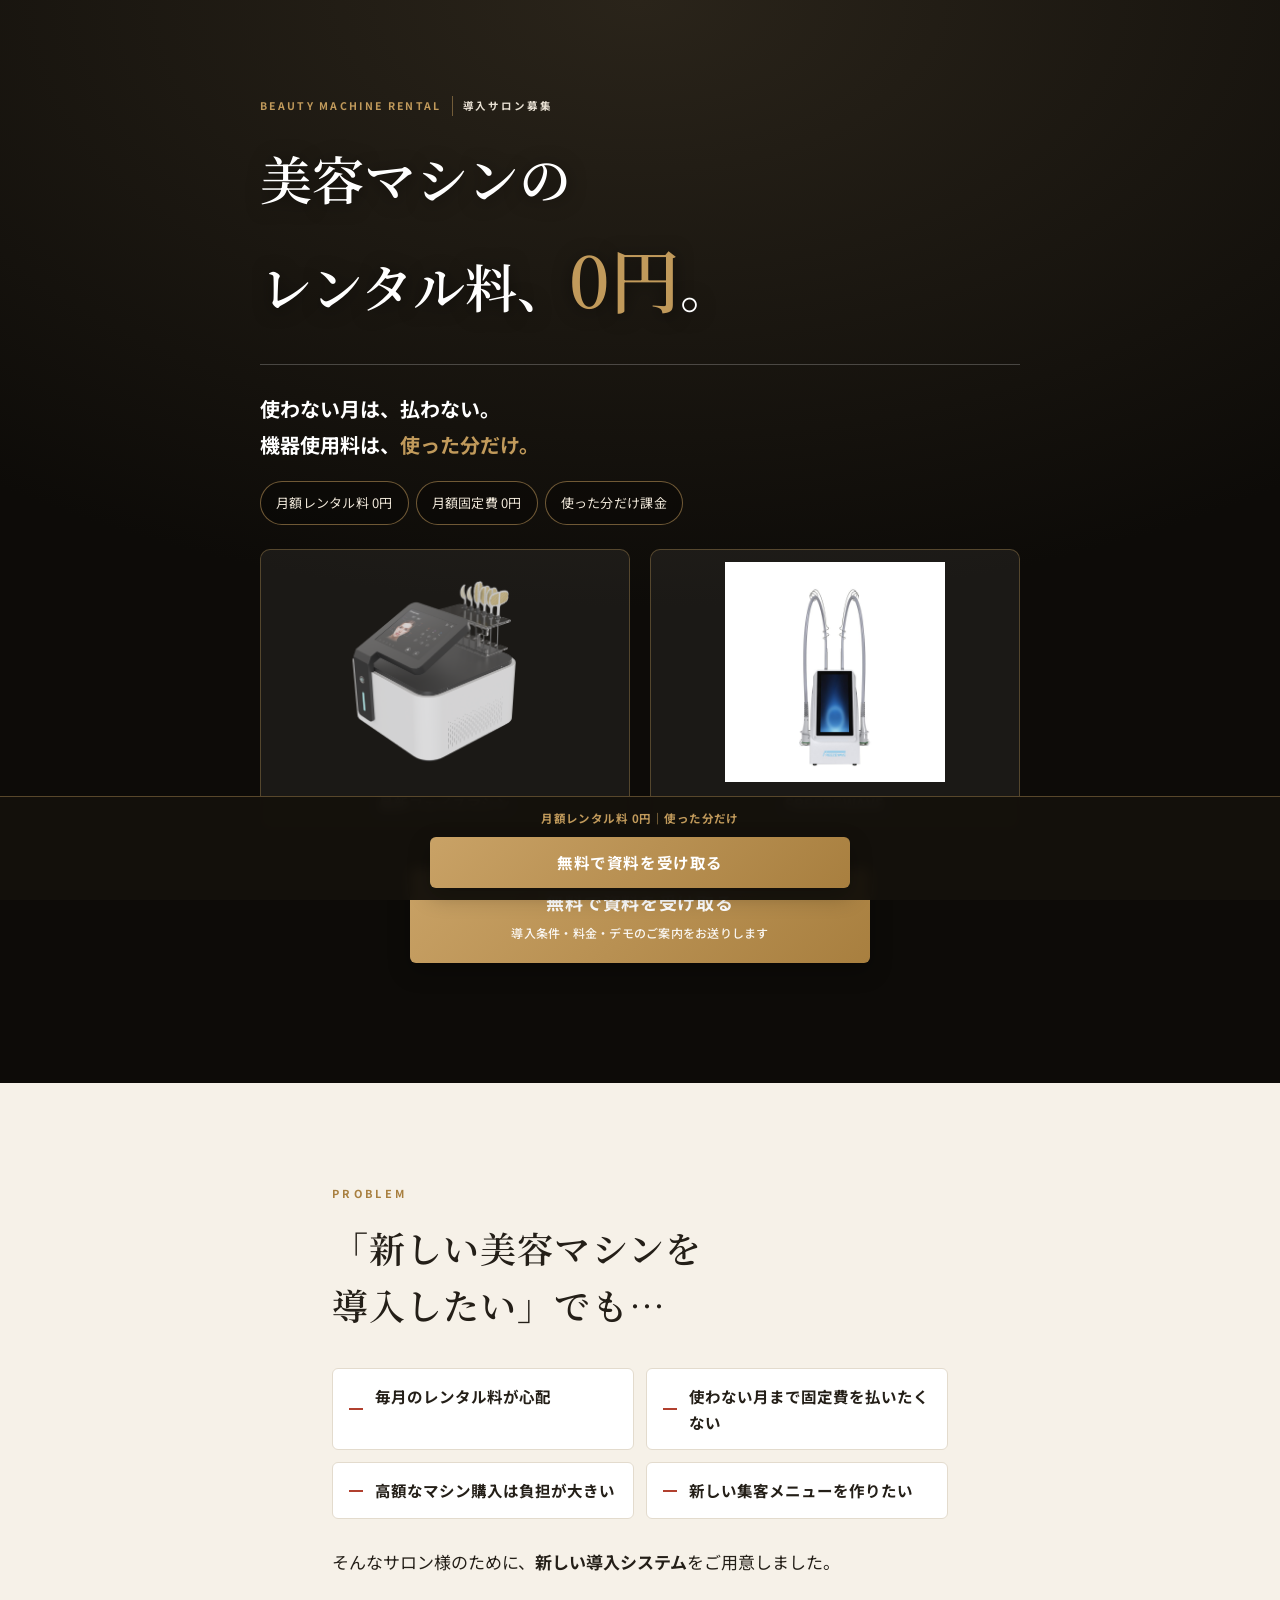
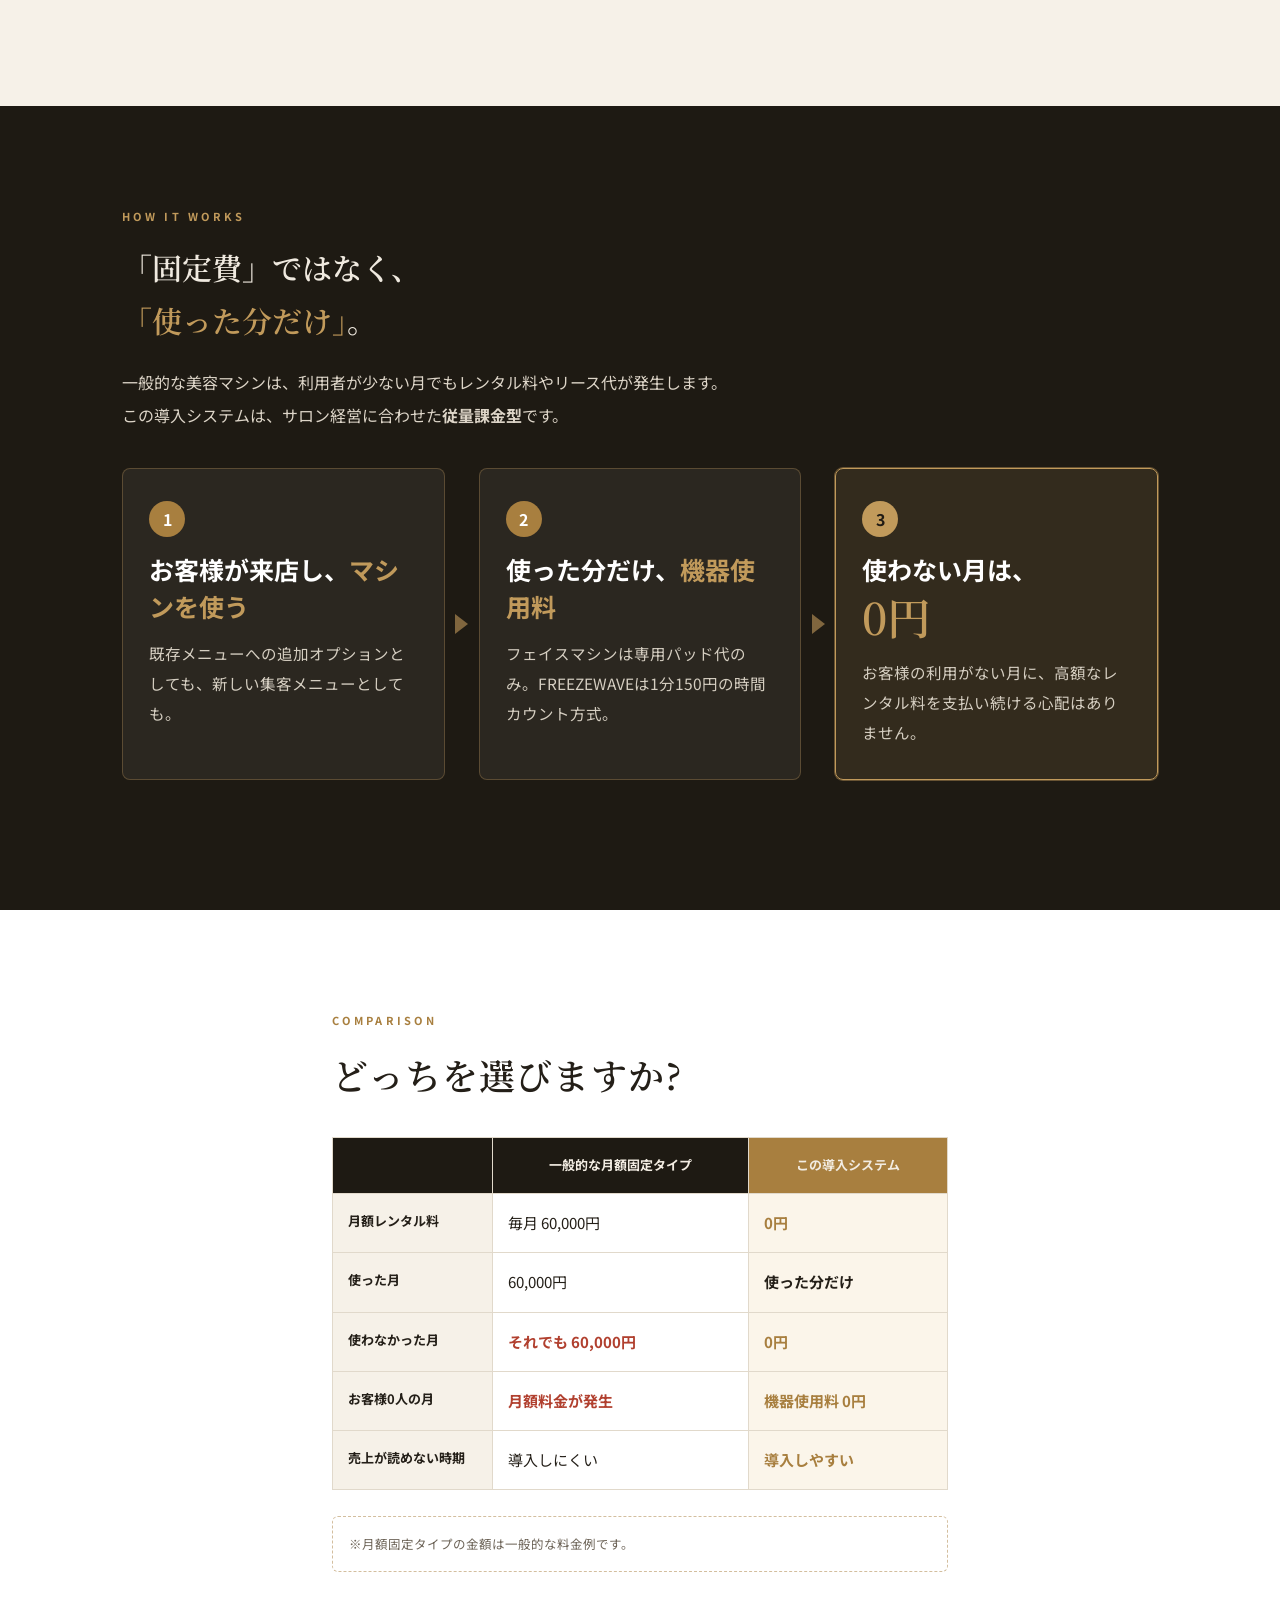
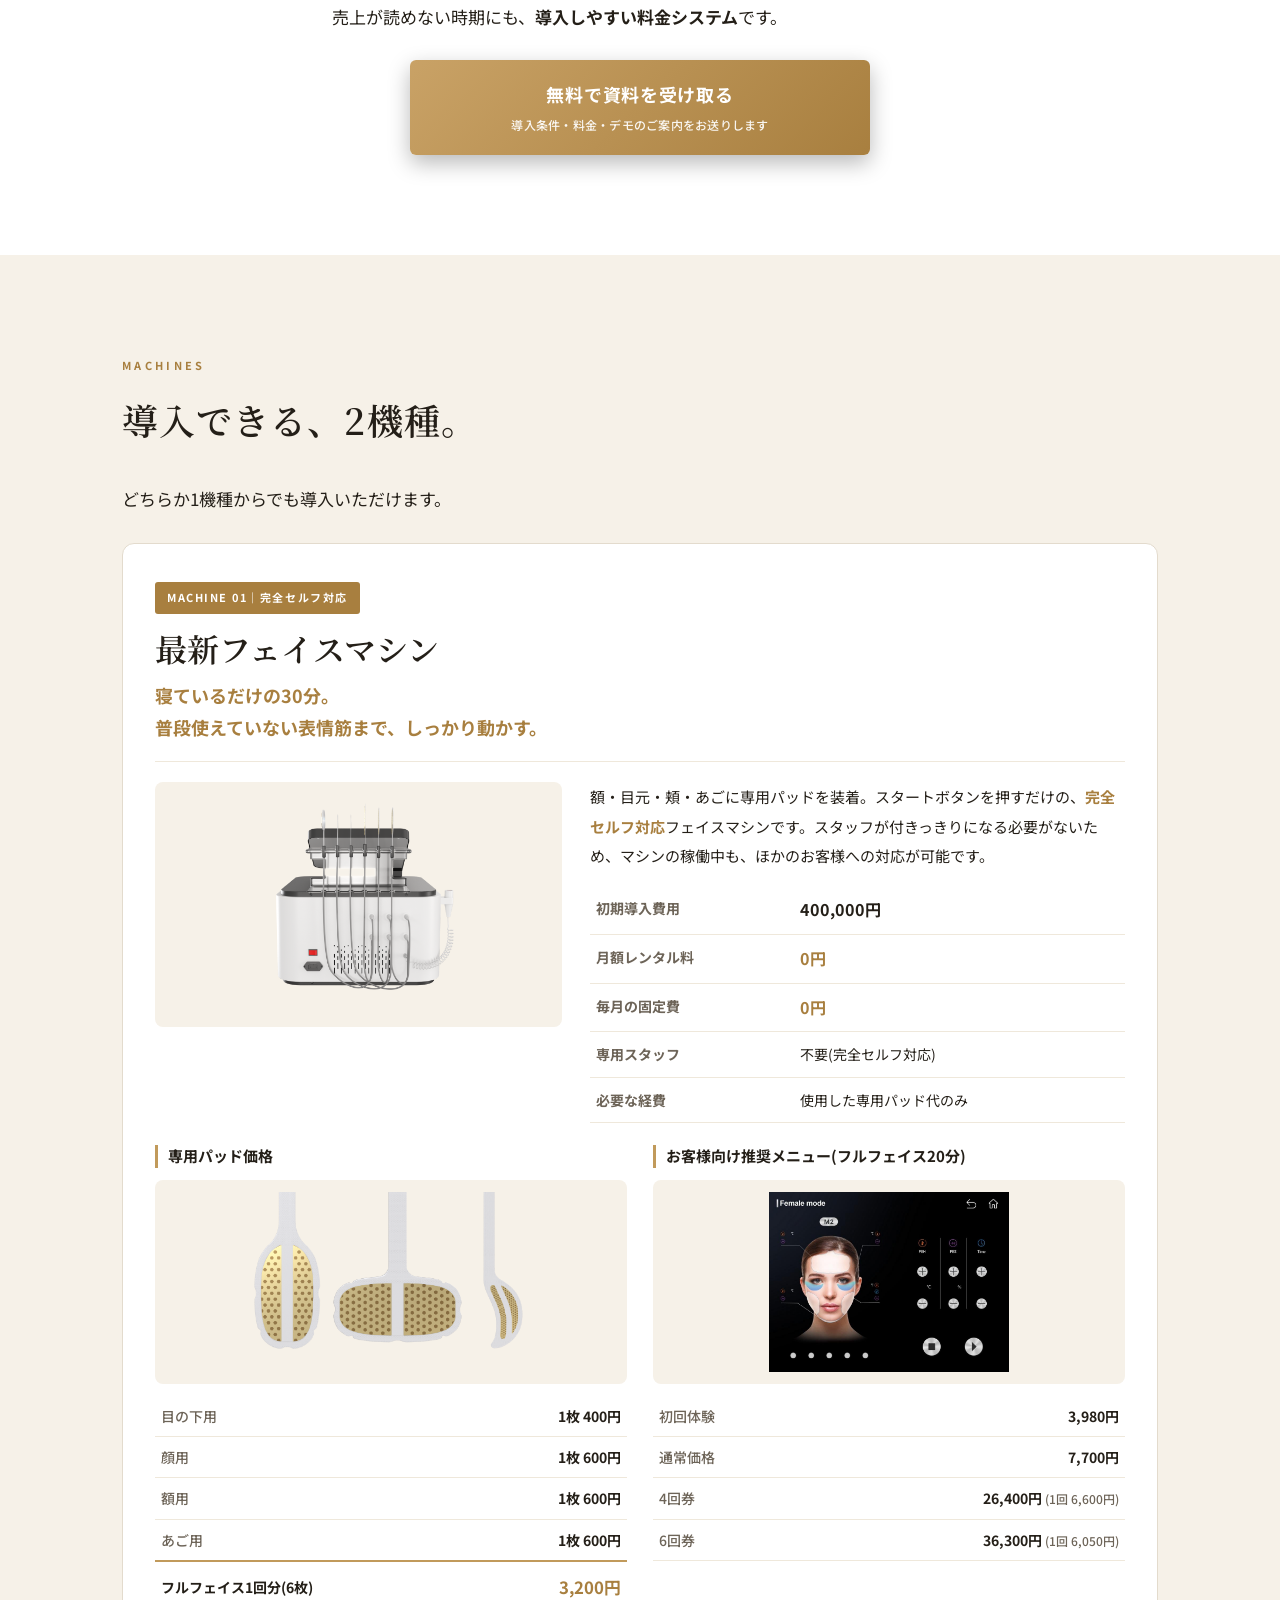
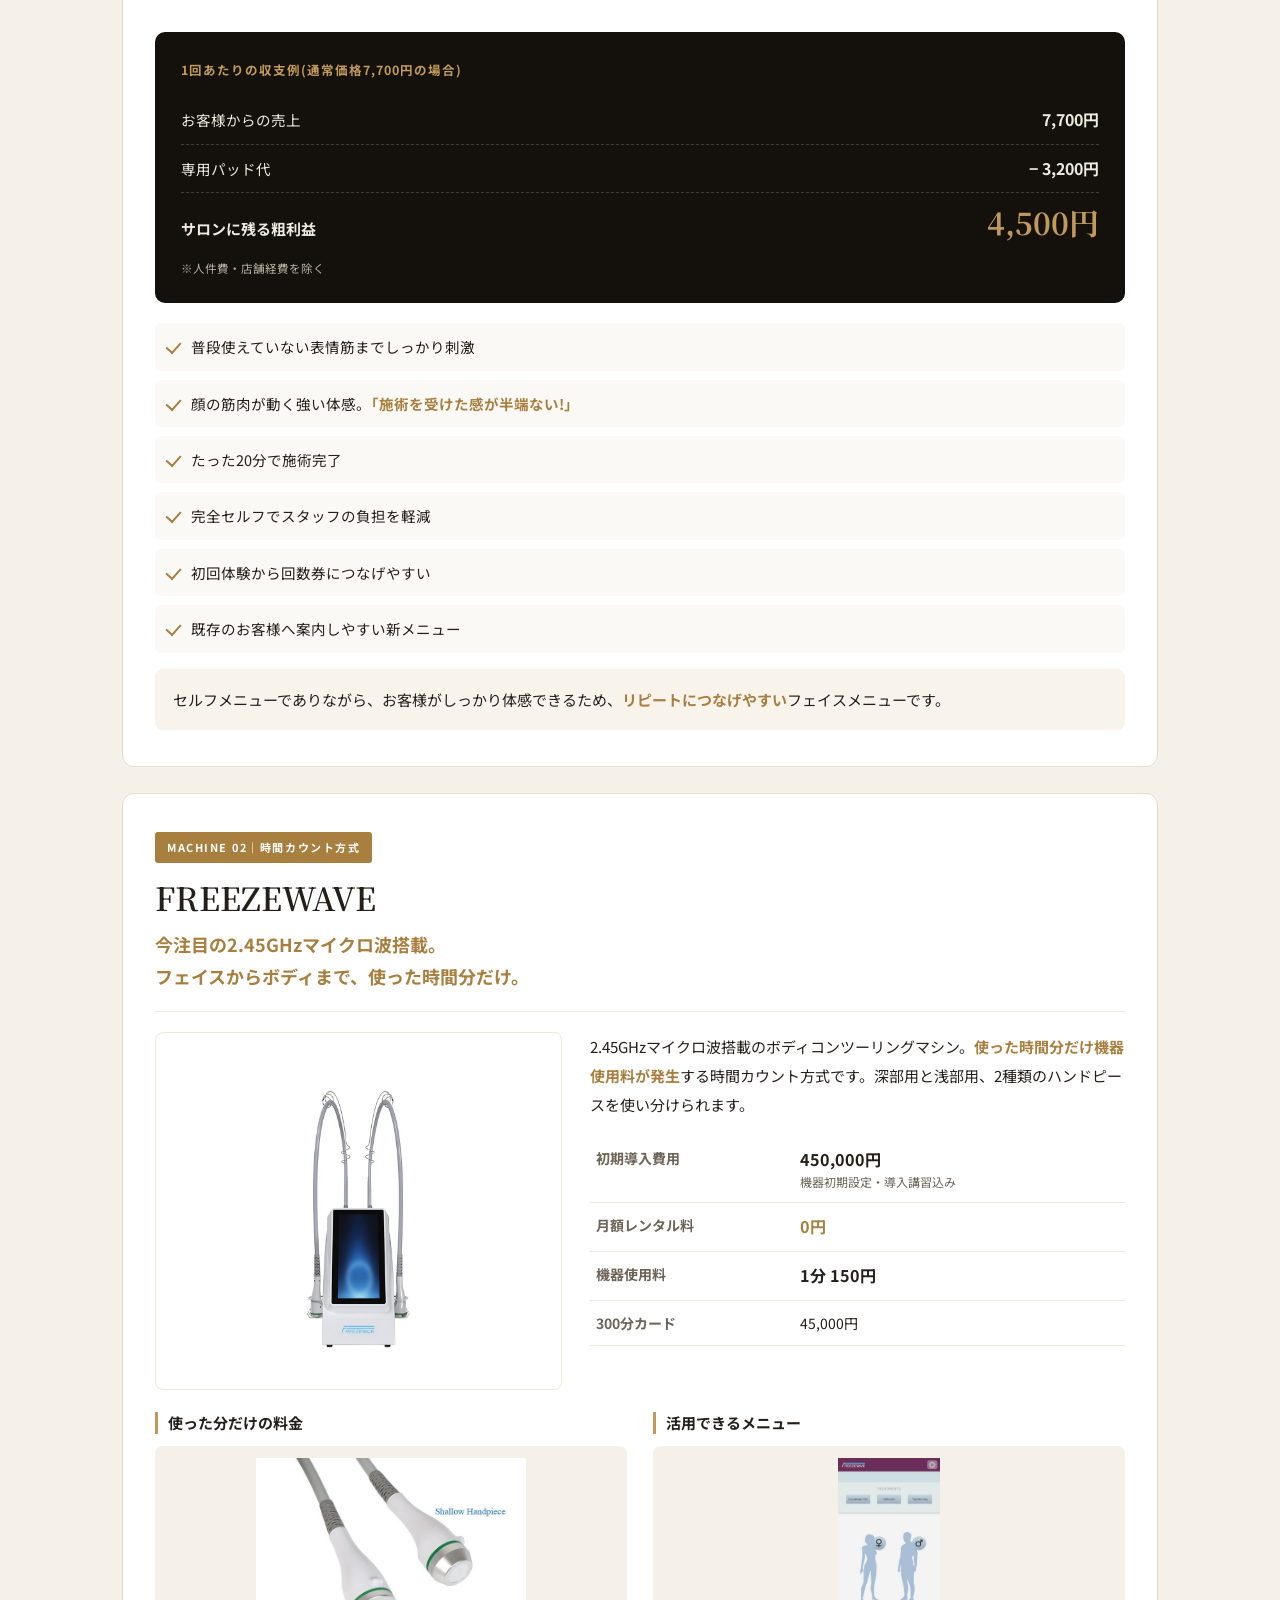
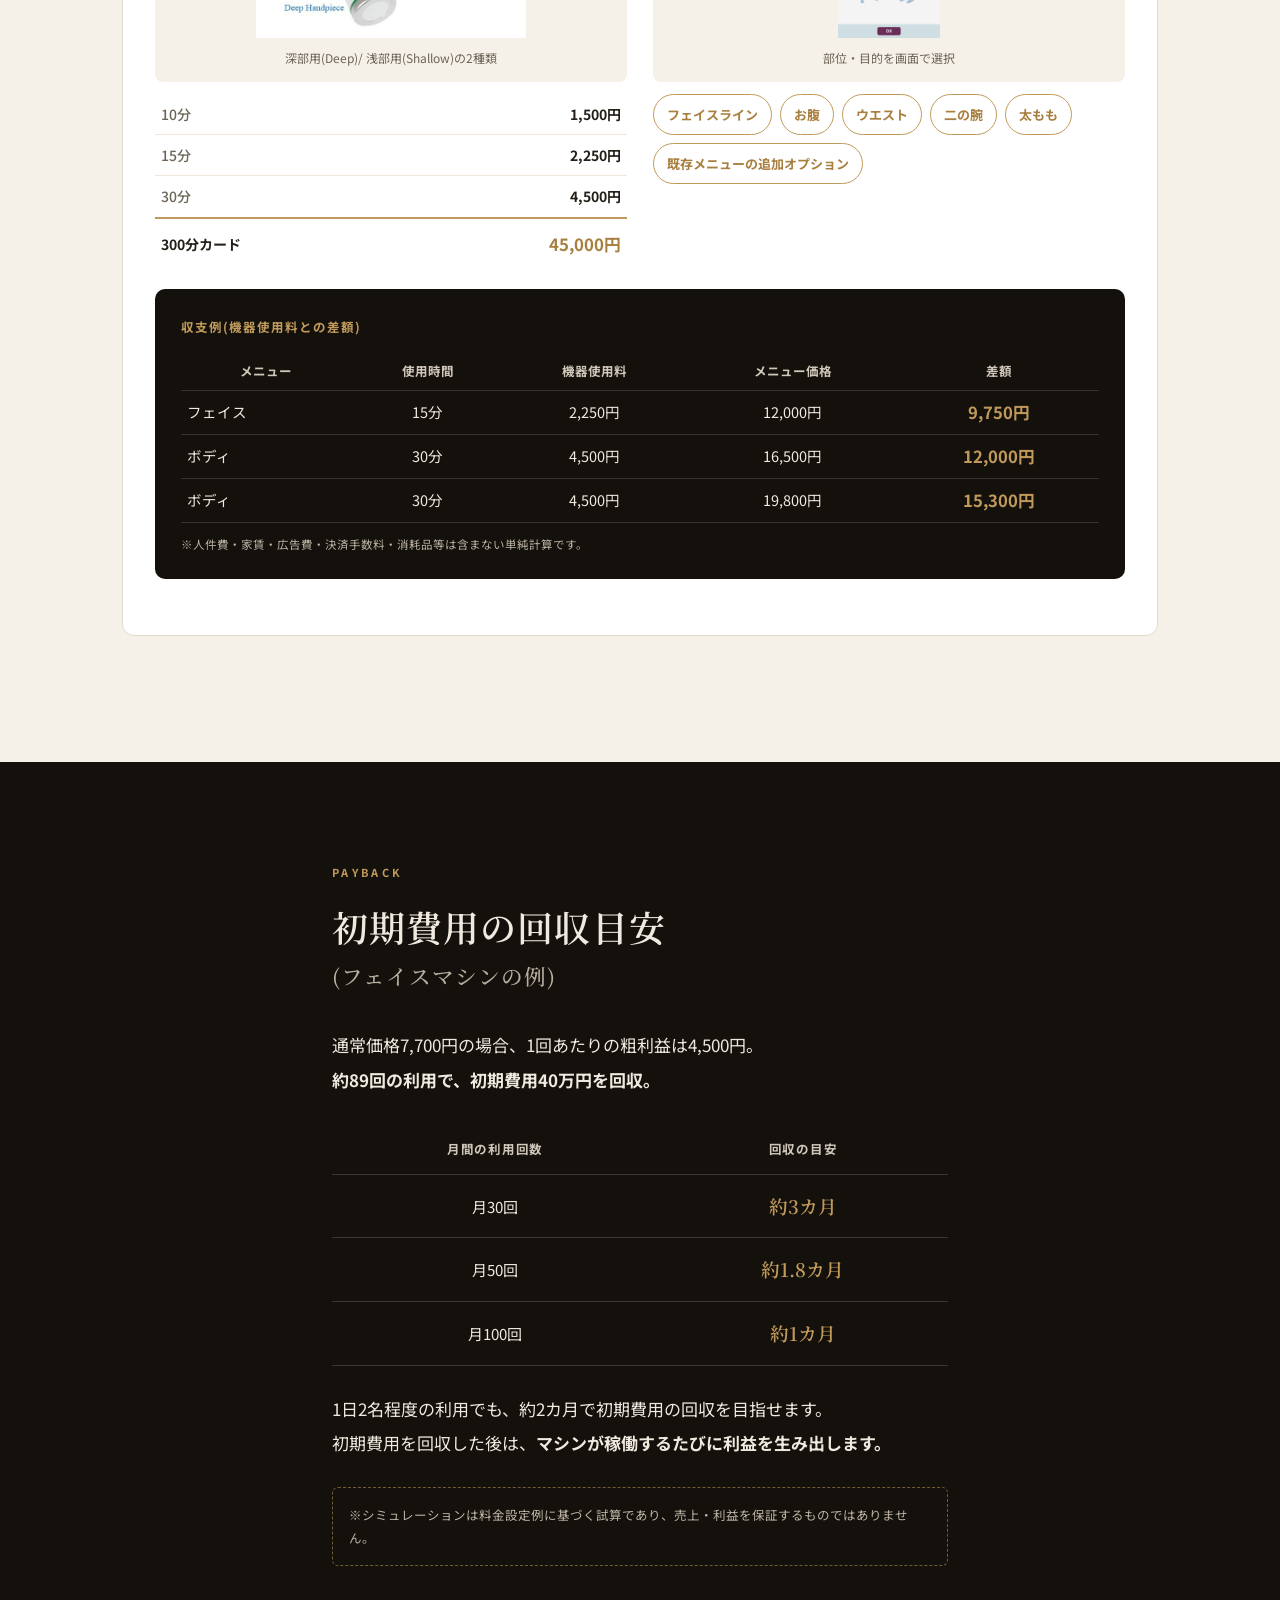
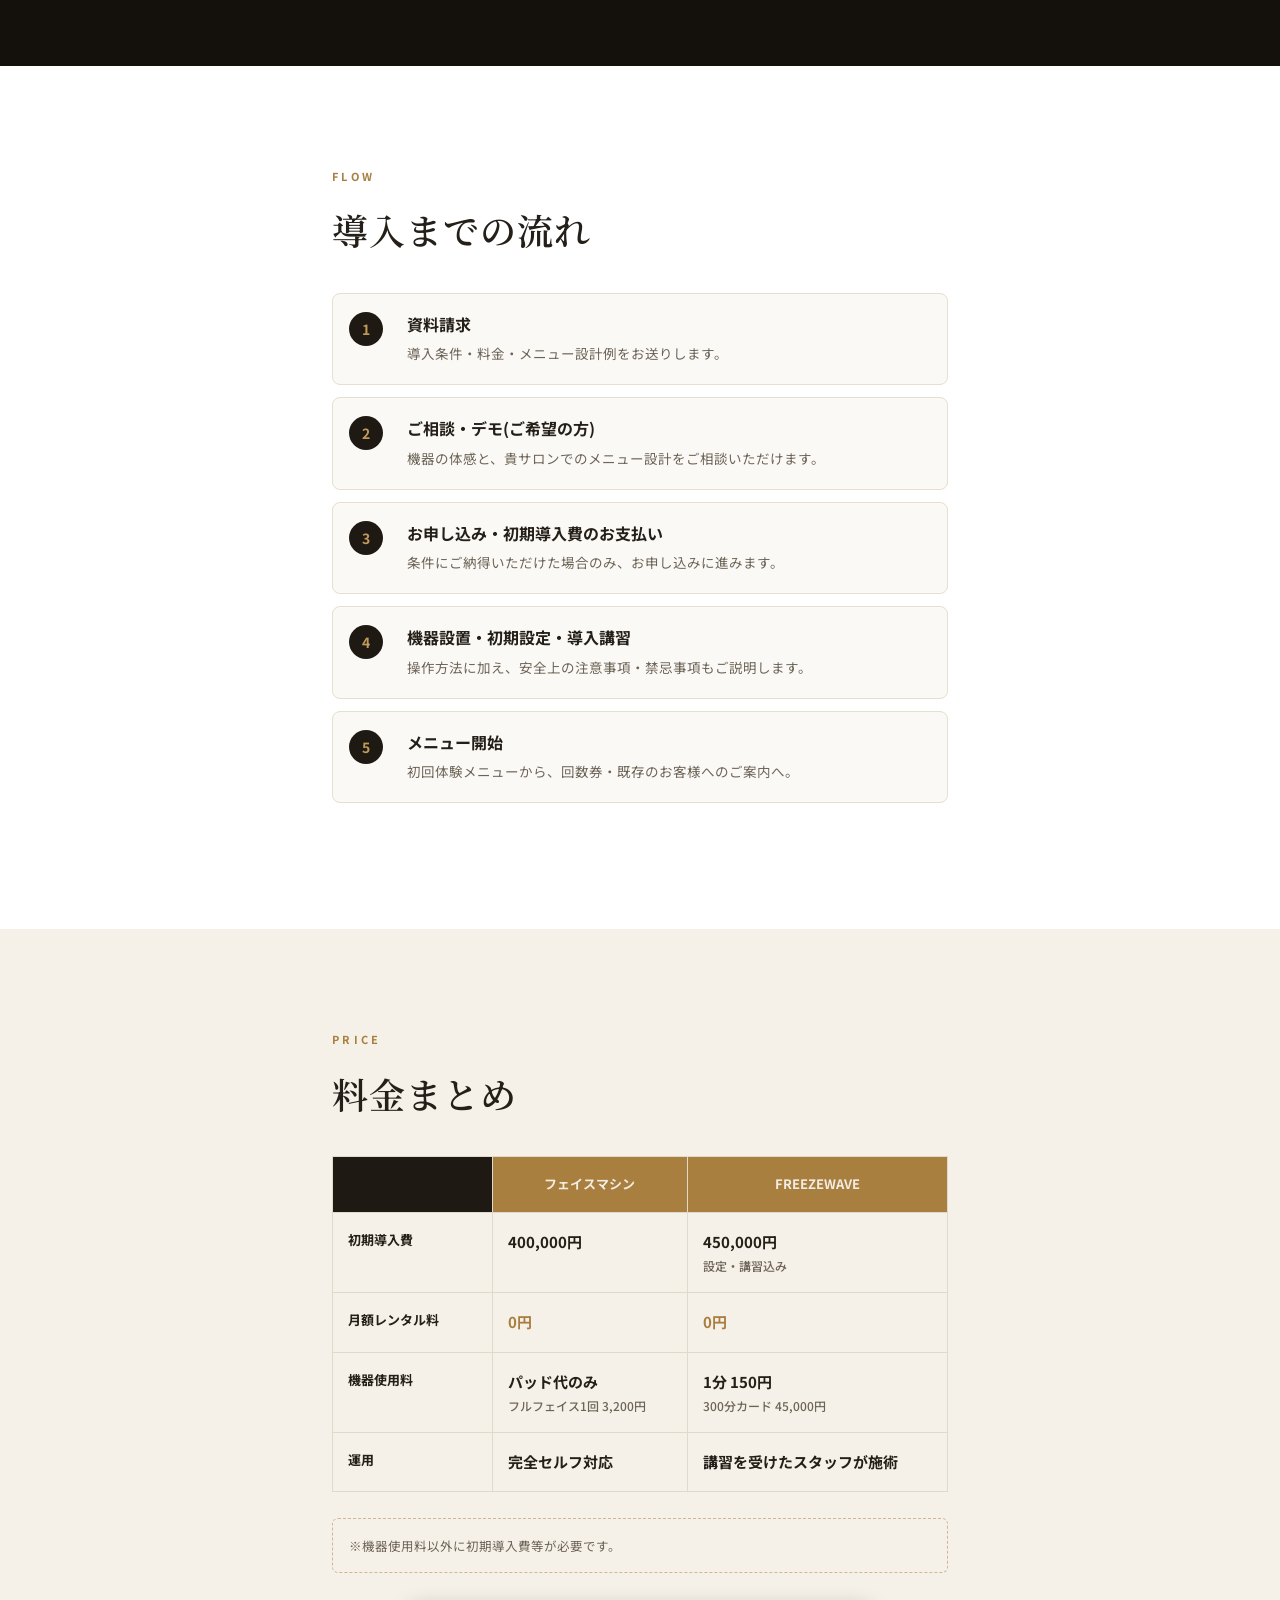
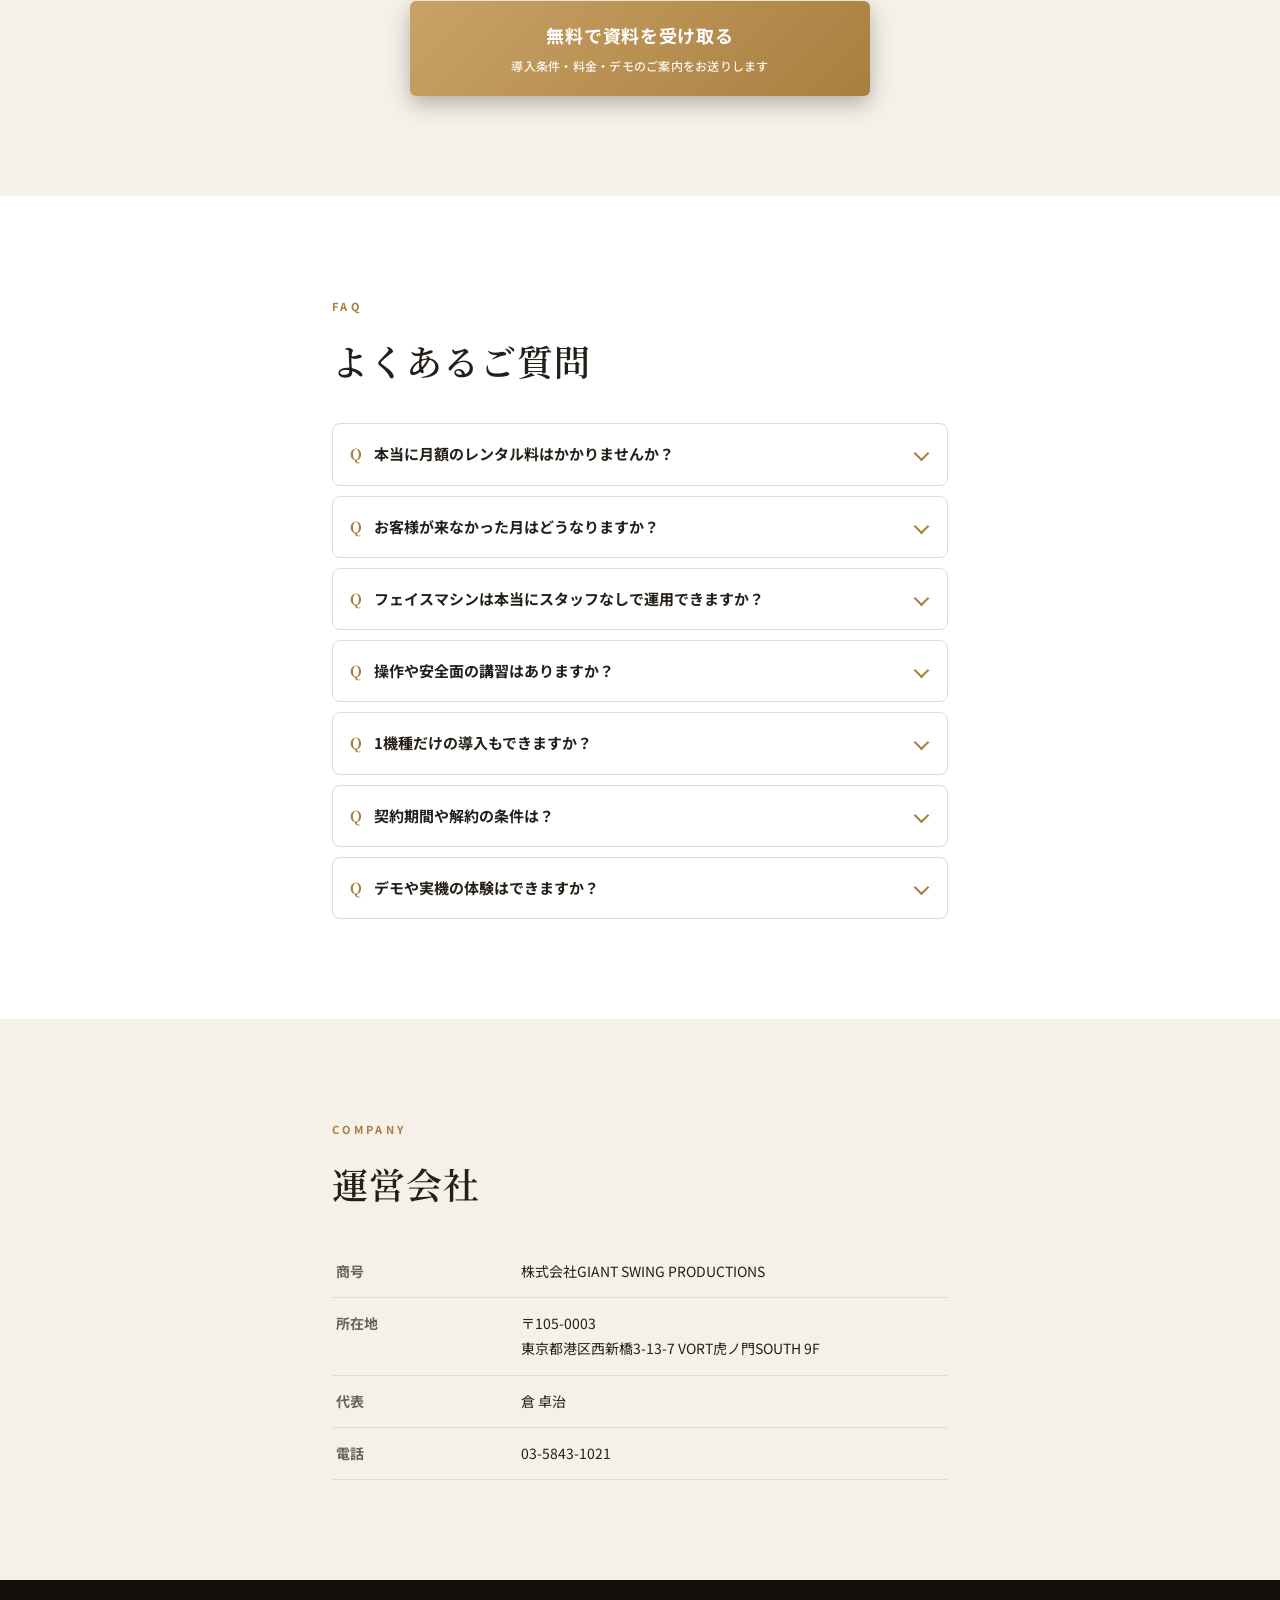
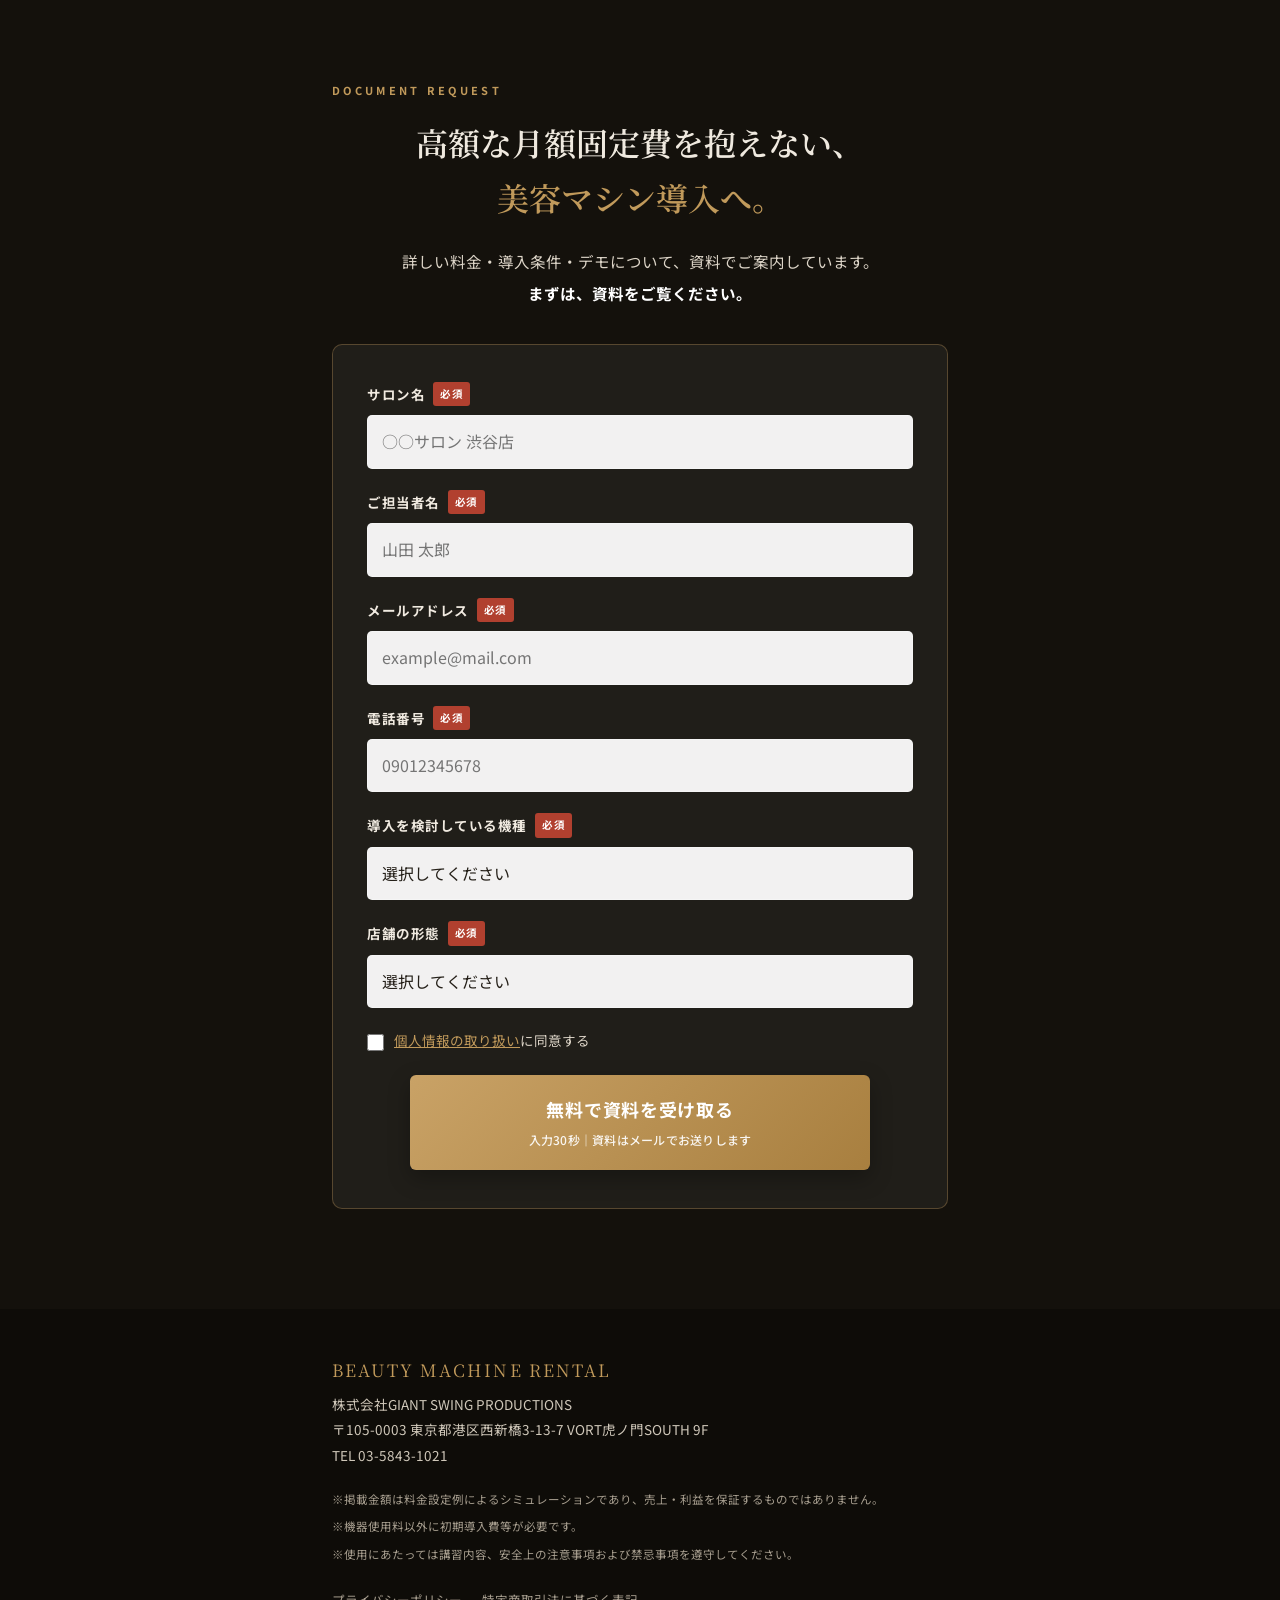
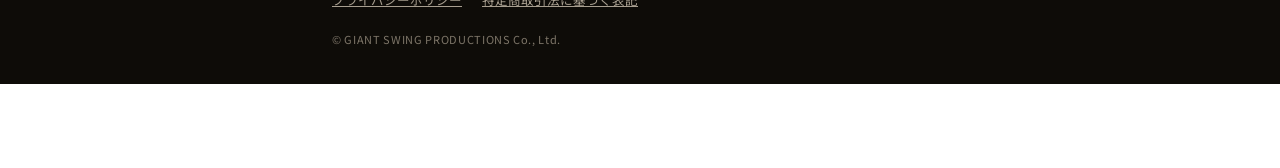
==== index.html @ 870376a2 "美容マシン0円レンタル 導入サロン募集LP 初版 - 最新フェイスマシン / FREEZEWAVE の2機種を1本のLPで紹介 - CTA: 資料請求フォーム(サロン名/担当者名/メール/電話/導入希" ====
<!DOCTYPE html>
<html lang="ja">
<head>
<meta charset="UTF-8">
<meta name="viewport" content="width=device-width, initial-scale=1.0">
<!-- Google Tag Manager -->
<script>(function(w,d,s,l,i){w[l]=w[l]||[];w[l].push({'gtm.start':
new Date().getTime(),event:'gtm.js'});var f=d.getElementsByTagName(s)[0],
j=d.createElement(s),dl=l!='dataLayer'?'&l='+l:'';j.async=true;j.src=
'https://www.googletagmanager.com/gtm.js?id='+i+dl;f.parentNode.insertBefore(j,f);
})(window,document,'script','dataLayer','GTM-NTWC288X');</script>
<!-- End Google Tag Manager -->
<title>美容マシンのレンタル料、0円。｜導入サロン募集</title>
<meta name="description" content="月額レンタル料0円・月額固定費0円。機器使用料は使った分だけ。完全セルフ対応の最新フェイスマシンと、2.45GHzマイクロ波搭載ボディコンツーリングマシンFREEZEWAVE。高額な月額固定費を抱えない美容マシン導入を、サロン様にご提案します。">
<meta name="robots" content="noindex, nofollow">
<link rel="preconnect" href="https://fonts.googleapis.com">
<link rel="preconnect" href="https://fonts.gstatic.com" crossorigin>
<link href="https://fonts.googleapis.com/css2?family=Noto+Sans+JP:wght@400;500;700&family=Noto+Serif+JP:wght@500;600&display=swap" rel="stylesheet">
<link rel="stylesheet" href="css/style.css">
</head>
<body>
<!-- Google Tag Manager (noscript) -->
<noscript><iframe src="https://www.googletagmanager.com/ns.html?id=GTM-NTWC288X"
height="0" width="0" style="display:none;visibility:hidden"></iframe></noscript>
<!-- End Google Tag Manager (noscript) -->

<!-- ============================================================
  美容マシン「月額0円レンタル」導入サロン募集LP（2026-09-14 制作）
  ・原稿: 最新フェイスマシン レンタル.docx / 美容マシンのレンタル料.docx
  ・製品写真: 各機器のマニュアルから抽出
  ▼未設定（プレースホルダー）
  (1) 自動返信メールの資料URL … contact.php の $doc_url
  (2) デモ・相談の日程調整URL … contact.php の $booking_url / thanks.html
============================================================= -->

<!-- ============================================================
     Sec.1 ファーストビュー
     ============================================================ -->
<header class="fv fv--product">
  <div class="fv__scrim fv__scrim--flat"></div>
  <div class="container container--wide fv__inner">
    <p class="fv__brand">BEAUTY MACHINE RENTAL<span>導入サロン募集</span></p>

    <h1 class="fv__catch">
      <span>美容マシンの</span>
      <span>レンタル料、<em>0円</em>。</span>
    </h1>

    <p class="fv__sub">使わない月は、払わない。<br>機器使用料は、<strong>使った分だけ。</strong></p>

    <ul class="fv__badges">
      <li>月額レンタル料 0円</li>
      <li>月額固定費 0円</li>
      <li>使った分だけ課金</li>
    </ul>

    <div class="fv__products">
      <figure class="fv__product">
        <img src="img/face-machine-1.png" alt="最新フェイスマシン本体と専用パッド" width="1400" height="787">
        <figcaption>最新フェイスマシン</figcaption>
      </figure>
      <figure class="fv__product">
        <img src="img/freezewave-unit.jpg" alt="FREEZEWAVE本体" width="1000" height="1000">
        <figcaption>FREEZEWAVE</figcaption>
      </figure>
    </div>

    <div class="fv__cta">
      <a class="cta-btn" href="#form">無料で資料を受け取る<span class="cta-btn__note">導入条件・料金・デモのご案内をお送りします</span></a>
    </div>
  </div>
</header>

<!-- ============================================================
     Sec.2 こんなことで困っていませんか
     ============================================================ -->
<section class="sec sec--cream reveal">
  <div class="container">
    <p class="sec__eyebrow">PROBLEM</p>
    <h2 class="sec__title">「新しい美容マシンを<br>導入したい」でも…</h2>

    <ul class="worry">
      <li>毎月のレンタル料が心配</li>
      <li>使わない月まで固定費を払いたくない</li>
      <li>高額なマシン購入は負担が大きい</li>
      <li>新しい集客メニューを作りたい</li>
    </ul>

    <p class="sec__lead">そんなサロン様のために、<br class="sp"><span class="lead-strong">新しい導入システム</span>をご用意しました。</p>
  </div>
</section>

<!-- ============================================================
     Sec.3 なぜ月額0円でできるのか
     ============================================================ -->
<section class="sec sec--dark2 reveal">
  <div class="container container--wide">
    <p class="sec__eyebrow">HOW IT WORKS</p>
    <h2 class="zero__headline">「固定費」ではなく、<br><em>「使った分だけ」</em>。</h2>
    <p class="zero__lead">一般的な美容マシンは、利用者が少ない月でもレンタル料やリース代が発生します。<br class="pc">この導入システムは、サロン経営に合わせた<strong>従量課金型</strong>です。</p>

    <div class="flow3">
      <div class="flow3__step">
        <span class="flow3__num">1</span>
        <h3 class="flow3__name">お客様が来店し、<em>マシンを使う</em></h3>
        <p class="flow3__desc">既存メニューへの追加オプションとしても、新しい集客メニューとしても。</p>
      </div>
      <div class="flow3__arrow" aria-hidden="true"></div>
      <div class="flow3__step">
        <span class="flow3__num">2</span>
        <h3 class="flow3__name">使った分だけ、<em>機器使用料</em></h3>
        <p class="flow3__desc">フェイスマシンは専用パッド代のみ。FREEZEWAVEは1分150円の時間カウント方式。</p>
      </div>
      <div class="flow3__arrow" aria-hidden="true"></div>
      <div class="flow3__step flow3__step--key">
        <span class="flow3__num">3</span>
        <h3 class="flow3__name">使わない月は、<br><strong>0円</strong></h3>
        <p class="flow3__desc">お客様の利用がない月に、高額なレンタル料を支払い続ける心配はありません。</p>
      </div>
    </div>
  </div>
</section>

<!-- ============================================================
     Sec.4 月額固定タイプとの比較
     ============================================================ -->
<section class="sec reveal">
  <div class="container">
    <p class="sec__eyebrow">COMPARISON</p>
    <h2 class="sec__title">どっちを選びますか?</h2>

    <table class="cmp-table">
      <thead>
        <tr>
          <th scope="col">&nbsp;</th>
          <th scope="col">一般的な<br class="sp">月額固定タイプ</th>
          <th scope="col" class="is-ohako">この導入<br class="sp">システム</th>
        </tr>
      </thead>
      <tbody>
        <tr>
          <th scope="row">月額レンタル料</th>
          <td>毎月 60,000円</td>
          <td class="is-ohako"><strong>0円</strong></td>
        </tr>
        <tr>
          <th scope="row">使った月</th>
          <td>60,000円</td>
          <td class="is-ohako">使った分だけ</td>
        </tr>
        <tr>
          <th scope="row">使わなかった月</th>
          <td><span class="cmp-bad">それでも 60,000円</span></td>
          <td class="is-ohako"><strong>0円</strong></td>
        </tr>
        <tr>
          <th scope="row">お客様0人の月</th>
          <td><span class="cmp-bad">月額料金が発生</span></td>
          <td class="is-ohako"><strong>機器使用料 0円</strong></td>
        </tr>
        <tr>
          <th scope="row">売上が読めない時期</th>
          <td>導入しにくい</td>
          <td class="is-ohako"><strong>導入しやすい</strong></td>
        </tr>
      </tbody>
    </table>
    <p class="notice">※月額固定タイプの金額は一般的な料金例です。</p>

    <p class="sec__lead" style="margin-top:28px;">売上が読めない時期にも、<br class="sp"><span class="lead-strong">導入しやすい料金システム</span>です。</p>

    <a class="cta-btn" href="#form">無料で資料を受け取る<span class="cta-btn__note">導入条件・料金・デモのご案内をお送りします</span></a>
  </div>
</section>

<!-- ============================================================
     Sec.5 導入できる2機種
     ============================================================ -->
<section class="sec sec--cream reveal">
  <div class="container container--wide">
    <p class="sec__eyebrow">MACHINES</p>
    <h2 class="sec__title">導入できる、2機種。</h2>
    <p class="sec__lead">どちらか1機種からでも導入いただけます。</p>

    <!-- 機種① フェイスマシン -->
    <article class="machine">
      <div class="machine__head">
        <p class="machine__tag">MACHINE 01｜完全セルフ対応</p>
        <h3 class="machine__name">最新フェイスマシン</h3>
        <p class="machine__catch">寝ているだけの30分。<br>普段使えていない表情筋まで、しっかり動かす。</p>
      </div>

      <div class="machine__grid">
        <figure class="machine__photo">
          <img src="img/face-machine-2.png" alt="最新フェイスマシン本体" loading="lazy" width="1400" height="788">
        </figure>
        <div class="machine__body">
          <p class="machine__desc">額・目元・頬・あごに専用パッドを装着。スタートボタンを押すだけの、<strong>完全セルフ対応</strong>フェイスマシンです。スタッフが付きっきりになる必要がないため、マシンの稼働中も、ほかのお客様への対応が可能です。</p>

          <table class="spec-table">
            <tbody>
              <tr><th>初期導入費用</th><td><strong>400,000円</strong></td></tr>
              <tr><th>月額レンタル料</th><td><strong class="is-zero">0円</strong></td></tr>
              <tr><th>毎月の固定費</th><td><strong class="is-zero">0円</strong></td></tr>
              <tr><th>専用スタッフ</th><td>不要(完全セルフ対応)</td></tr>
              <tr><th>必要な経費</th><td>使用した専用パッド代のみ</td></tr>
            </tbody>
          </table>
        </div>
      </div>

      <div class="machine__sub">
        <div class="machine__subcol">
          <h4 class="machine__h4">専用パッド価格</h4>
          <figure class="machine__figure">
            <img src="img/face-pads.png" alt="専用パッド3種" loading="lazy" width="1090" height="613">
          </figure>
          <table class="mini-table">
            <tbody>
              <tr><th>目の下用</th><td>1枚 400円</td></tr>
              <tr><th>顔用</th><td>1枚 600円</td></tr>
              <tr><th>額用</th><td>1枚 600円</td></tr>
              <tr><th>あご用</th><td>1枚 600円</td></tr>
              <tr class="is-total"><th>フルフェイス1回分(6枚)</th><td><strong>3,200円</strong></td></tr>
            </tbody>
          </table>
        </div>
        <div class="machine__subcol">
          <h4 class="machine__h4">お客様向け推奨メニュー(フルフェイス20分)</h4>
          <figure class="machine__figure">
            <img src="img/face-ui-zones.jpg" alt="装着部位を示す操作画面" loading="lazy" width="906" height="680">
          </figure>
          <table class="mini-table">
            <tbody>
              <tr><th>初回体験</th><td>3,980円</td></tr>
              <tr><th>通常価格</th><td>7,700円</td></tr>
              <tr><th>4回券</th><td>26,400円 <span>(1回 6,600円)</span></td></tr>
              <tr><th>6回券</th><td>36,300円 <span>(1回 6,050円)</span></td></tr>
            </tbody>
          </table>
        </div>
      </div>

      <div class="calc">
        <p class="calc__ttl">1回あたりの収支例(通常価格7,700円の場合)</p>
        <p class="calc__row"><span>お客様からの売上</span><em>7,700円</em></p>
        <p class="calc__row"><span>専用パッド代</span><em>− 3,200円</em></p>
        <p class="calc__result"><span>サロンに残る粗利益</span><strong>4,500円</strong></p>
        <p class="calc__note">※人件費・店舗経費を除く</p>
      </div>

      <ul class="merit">
        <li>普段使えていない表情筋までしっかり刺激</li>
        <li>顔の筋肉が動く強い体感。<strong>「施術を受けた感が半端ない!」</strong></li>
        <li>たった20分で施術完了</li>
        <li>完全セルフでスタッフの負担を軽減</li>
        <li>初回体験から回数券につなげやすい</li>
        <li>既存のお客様へ案内しやすい新メニュー</li>
      </ul>
      <p class="machine__close">セルフメニューでありながら、お客様がしっかり体感できるため、<strong>リピートにつなげやすい</strong>フェイスメニューです。</p>
    </article>

    <!-- 機種② FREEZEWAVE -->
    <article class="machine">
      <div class="machine__head">
        <p class="machine__tag">MACHINE 02｜時間カウント方式</p>
        <h3 class="machine__name">FREEZEWAVE</h3>
        <p class="machine__catch">今注目の2.45GHzマイクロ波搭載。<br>フェイスからボディまで、使った時間分だけ。</p>
      </div>

      <div class="machine__grid">
        <figure class="machine__photo machine__photo--white">
          <img src="img/freezewave-unit.jpg" alt="FREEZEWAVE本体" loading="lazy" width="1000" height="1000">
        </figure>
        <div class="machine__body">
          <p class="machine__desc">2.45GHzマイクロ波搭載のボディコンツーリングマシン。<strong>使った時間分だけ機器使用料が発生</strong>する時間カウント方式です。深部用と浅部用、2種類のハンドピースを使い分けられます。</p>

          <table class="spec-table">
            <tbody>
              <tr><th>初期導入費用</th><td><strong>450,000円</strong><span>機器初期設定・導入講習込み</span></td></tr>
              <tr><th>月額レンタル料</th><td><strong class="is-zero">0円</strong></td></tr>
              <tr><th>機器使用料</th><td><strong>1分 150円</strong></td></tr>
              <tr><th>300分カード</th><td>45,000円</td></tr>
            </tbody>
          </table>
        </div>
      </div>

      <div class="machine__sub">
        <div class="machine__subcol">
          <h4 class="machine__h4">使った分だけの料金</h4>
          <figure class="machine__figure">
            <img src="img/freezewave-handpieces.jpg" alt="深部用と浅部用のハンドピース" loading="lazy" width="600" height="400">
            <figcaption>深部用(Deep)/ 浅部用(Shallow)の2種類</figcaption>
          </figure>
          <table class="mini-table">
            <tbody>
              <tr><th>10分</th><td>1,500円</td></tr>
              <tr><th>15分</th><td>2,250円</td></tr>
              <tr><th>30分</th><td>4,500円</td></tr>
              <tr class="is-total"><th>300分カード</th><td><strong>45,000円</strong></td></tr>
            </tbody>
          </table>
        </div>
        <div class="machine__subcol">
          <h4 class="machine__h4">活用できるメニュー</h4>
          <figure class="machine__figure">
            <img src="img/freezewave-ui.jpg" alt="施術部位を選ぶ操作画面" loading="lazy" width="509" height="904">
            <figcaption>部位・目的を画面で選択</figcaption>
          </figure>
          <ul class="tags">
            <li>フェイスライン</li><li>お腹</li><li>ウエスト</li><li>二の腕</li><li>太もも</li><li>既存メニューの追加オプション</li>
          </ul>
        </div>
      </div>

      <div class="calc calc--table">
        <p class="calc__ttl">収支例(機器使用料との差額)</p>
        <table class="calc-table">
          <thead>
            <tr><th>メニュー</th><th>使用時間</th><th>機器使用料</th><th>メニュー価格</th><th>差額</th></tr>
          </thead>
          <tbody>
            <tr><td>フェイス</td><td>15分</td><td>2,250円</td><td>12,000円</td><td><strong>9,750円</strong></td></tr>
            <tr><td>ボディ</td><td>30分</td><td>4,500円</td><td>16,500円</td><td><strong>12,000円</strong></td></tr>
            <tr><td>ボディ</td><td>30分</td><td>4,500円</td><td>19,800円</td><td><strong>15,300円</strong></td></tr>
          </tbody>
        </table>
        <p class="calc__note">※人件費・家賃・広告費・決済手数料・消耗品等は含まない単純計算です。</p>
      </div>
    </article>
  </div>
</section>

<!-- ============================================================
     Sec.6 初期費用の回収目安
     ============================================================ -->
<section class="sec sec--dark reveal">
  <div class="container">
    <p class="sec__eyebrow">PAYBACK</p>
    <h2 class="sec__title">初期費用の回収目安<br><span class="sec__title-sub">(フェイスマシンの例)</span></h2>
    <p class="sec__lead">通常価格7,700円の場合、1回あたりの粗利益は4,500円。<br><span class="lead-strong">約89回の利用で、初期費用40万円を回収。</span></p>

    <table class="recover-table">
      <thead><tr><th>月間の利用回数</th><th>回収の目安</th></tr></thead>
      <tbody>
        <tr><td>月30回</td><td>約3カ月</td></tr>
        <tr><td>月50回</td><td>約1.8カ月</td></tr>
        <tr><td>月100回</td><td>約1カ月</td></tr>
      </tbody>
    </table>

    <p class="sec__lead" style="margin-top:26px;">1日2名程度の利用でも、約2カ月で初期費用の回収を目指せます。<br>初期費用を回収した後は、<span class="lead-strong">マシンが稼働するたびに利益を生み出します。</span></p>
    <p class="notice">※シミュレーションは料金設定例に基づく試算であり、売上・利益を保証するものではありません。</p>
  </div>
</section>

<!-- ============================================================
     Sec.7 導入までの流れ
     ============================================================ -->
<section class="sec reveal">
  <div class="container">
    <p class="sec__eyebrow">FLOW</p>
    <h2 class="sec__title">導入までの流れ</h2>

    <div class="steps">
      <div class="step"><span class="step__num">1</span><div><h3 class="step__ttl">資料請求</h3><p class="step__txt">導入条件・料金・メニュー設計例をお送りします。</p></div></div>
      <div class="step"><span class="step__num">2</span><div><h3 class="step__ttl">ご相談・デモ(ご希望の方)</h3><p class="step__txt">機器の体感と、貴サロンでのメニュー設計をご相談いただけます。</p></div></div>
      <div class="step"><span class="step__num">3</span><div><h3 class="step__ttl">お申し込み・初期導入費のお支払い</h3><p class="step__txt">条件にご納得いただけた場合のみ、お申し込みに進みます。</p></div></div>
      <div class="step"><span class="step__num">4</span><div><h3 class="step__ttl">機器設置・初期設定・導入講習</h3><p class="step__txt">操作方法に加え、安全上の注意事項・禁忌事項もご説明します。</p></div></div>
      <div class="step"><span class="step__num">5</span><div><h3 class="step__ttl">メニュー開始</h3><p class="step__txt">初回体験メニューから、回数券・既存のお客様へのご案内へ。</p></div></div>
    </div>
  </div>
</section>

<!-- ============================================================
     Sec.8 料金まとめ
     ============================================================ -->
<section class="sec sec--cream reveal">
  <div class="container">
    <p class="sec__eyebrow">PRICE</p>
    <h2 class="sec__title">料金まとめ</h2>

    <table class="cmp-table sum-table">
      <thead>
        <tr><th scope="col">&nbsp;</th><th scope="col">フェイスマシン</th><th scope="col">FREEZEWAVE</th></tr>
      </thead>
      <tbody>
        <tr><th scope="row">初期導入費</th><td>400,000円</td><td>450,000円<span>設定・講習込み</span></td></tr>
        <tr><th scope="row">月額レンタル料</th><td><strong class="is-zero">0円</strong></td><td><strong class="is-zero">0円</strong></td></tr>
        <tr><th scope="row">機器使用料</th><td>パッド代のみ<span>フルフェイス1回 3,200円</span></td><td>1分 150円<span>300分カード 45,000円</span></td></tr>
        <tr><th scope="row">運用</th><td>完全セルフ対応</td><td>講習を受けたスタッフが施術</td></tr>
      </tbody>
    </table>
    <p class="notice">※機器使用料以外に初期導入費等が必要です。</p>

    <a class="cta-btn" href="#form" style="margin-top:28px;">無料で資料を受け取る<span class="cta-btn__note">導入条件・料金・デモのご案内をお送りします</span></a>
  </div>
</section>

<!-- ============================================================
     Sec.9 FAQ
     ============================================================ -->
<section class="sec reveal">
  <div class="container">
    <p class="sec__eyebrow">FAQ</p>
    <h2 class="sec__title">よくあるご質問</h2>

    <div class="faq">
      <details class="faq__item">
        <summary class="faq__q">本当に月額のレンタル料はかかりませんか？</summary>
        <p class="faq__a">かかりません。必要なのは初期導入費と、お客様が利用したときの機器使用料(専用パッド代、または時間課金)のみです。</p>
      </details>
      <details class="faq__item">
        <summary class="faq__q">お客様が来なかった月はどうなりますか？</summary>
        <p class="faq__a">機器使用料は発生しません。0円です。</p>
      </details>
      <details class="faq__item">
        <summary class="faq__q">フェイスマシンは本当にスタッフなしで運用できますか？</summary>
        <p class="faq__a">専用パッドを装着してスタートボタンを押すだけの完全セルフ対応です。稼働中は、ほかのお客様への対応が可能です。</p>
      </details>
      <details class="faq__item">
        <summary class="faq__q">操作や安全面の講習はありますか？</summary>
        <p class="faq__a">FREEZEWAVEは初期導入費に導入講習が含まれます。使用にあたっては講習内容、安全上の注意事項および禁忌事項を遵守していただきます。</p>
      </details>
      <details class="faq__item">
        <summary class="faq__q">1機種だけの導入もできますか？</summary>
        <p class="faq__a">はい。どちらか1機種からでも導入いただけます。</p>
      </details>
      <details class="faq__item">
        <summary class="faq__q">契約期間や解約の条件は？</summary>
        <p class="faq__a">資料および個別のご案内でご説明します。</p>
      </details>
      <details class="faq__item">
        <summary class="faq__q">デモや実機の体験はできますか？</summary>
        <p class="faq__a">ご希望の方にご案内しています。資料請求の際にお申し付けください。</p>
      </details>
    </div>
  </div>
</section>

<!-- ============================================================
     Sec.10 運営会社
     ============================================================ -->
<section class="sec sec--cream reveal">
  <div class="container">
    <p class="sec__eyebrow">COMPANY</p>
    <h2 class="sec__title">運営会社</h2>
    <table class="company-table">
      <tbody>
        <tr><th scope="row">商号</th><td>株式会社GIANT SWING PRODUCTIONS</td></tr>
        <tr><th scope="row">所在地</th><td>〒105-0003<br>東京都港区西新橋3-13-7 VORT虎ノ門SOUTH 9F</td></tr>
        <tr><th scope="row">代表</th><td>倉 卓治</td></tr>
        <tr><th scope="row">電話</th><td>03-5843-1021</td></tr>
      </tbody>
    </table>
  </div>
</section>

<!-- ============================================================
     Sec.11 最終CTA + 資料請求フォーム
     ============================================================ -->
<section class="sec sec--dark final" id="form">
  <div class="container final__inner reveal">
    <p class="sec__eyebrow">DOCUMENT REQUEST</p>
    <h2 class="final__punch">高額な月額固定費を抱えない、<br><em>美容マシン導入へ。</em></h2>
    <p class="final__lead">
      詳しい料金・導入条件・デモについて、<br class="sp">資料でご案内しています。<br>
      <strong>まずは、資料をご覧ください。</strong>
    </p>

    <form class="form" action="contact.php" method="post">
      <p class="form__hp" aria-hidden="true">
        <label>この項目は入力しないでください<input type="text" name="x_verify" tabindex="-1" autocomplete="off"></label>
      </p>

      <div class="form__row">
        <label class="form__label" for="salon">サロン名<span class="form__req">必須</span></label>
        <input type="text" id="salon" name="salon" required autocomplete="organization" placeholder="○○サロン 渋谷店">
      </div>
      <div class="form__row">
        <label class="form__label" for="name">ご担当者名<span class="form__req">必須</span></label>
        <input type="text" id="name" name="name" required autocomplete="name" placeholder="山田 太郎">
      </div>
      <div class="form__row">
        <label class="form__label" for="email">メールアドレス<span class="form__req">必須</span></label>
        <input type="email" id="email" name="email" required autocomplete="email" placeholder="example@mail.com">
      </div>
      <div class="form__row">
        <label class="form__label" for="tel">電話番号<span class="form__req">必須</span></label>
        <input type="tel" id="tel" name="tel" required autocomplete="tel" placeholder="09012345678">
      </div>
      <div class="form__row">
        <label class="form__label" for="machine">導入を検討している機種<span class="form__req">必須</span></label>
        <select id="machine" name="machine" required>
          <option value="">選択してください</option>
          <option value="A">最新フェイスマシン</option>
          <option value="B">FREEZEWAVE</option>
          <option value="C">両方</option>
          <option value="D">未定</option>
        </select>
      </div>
      <div class="form__row">
        <label class="form__label" for="shoptype">店舗の形態<span class="form__req">必須</span></label>
        <select id="shoptype" name="shoptype" required>
          <option value="">選択してください</option>
          <option value="A">エステサロン</option>
          <option value="B">美容室</option>
          <option value="C">整体・リラクゼーション</option>
          <option value="D">その他</option>
        </select>
      </div>

      <label class="form__agree">
        <input type="checkbox" name="agree" value="1" required>
        <span><a href="privacy.html" target="_blank" rel="noopener">個人情報の取り扱い</a>に同意する</span>
      </label>

      <button class="cta-btn" type="submit" data-submit>無料で資料を受け取る<span class="cta-btn__note">入力30秒｜資料はメールでお送りします</span></button>
    </form>
  </div>
</section>

<!-- ============================================================
     フッター
     ============================================================ -->
<footer class="footer">
  <div class="container">
    <p class="footer__brand">BEAUTY MACHINE RENTAL</p>
    <p class="footer__co">
      株式会社GIANT SWING PRODUCTIONS<br>
      〒105-0003 東京都港区西新橋3-13-7 VORT虎ノ門SOUTH 9F<br>
      TEL 03-5843-1021
    </p>
    <div class="footer__notes">
      <p>※掲載金額は料金設定例によるシミュレーションであり、売上・利益を保証するものではありません。</p>
      <p>※機器使用料以外に初期導入費等が必要です。</p>
      <p>※使用にあたっては講習内容、安全上の注意事項および禁忌事項を遵守してください。</p>
    </div>
    <p class="footer__links">
      <a href="privacy.html">プライバシーポリシー</a>
      <a href="legal.html">特定商取引法に基づく表記</a>
    </p>
    <p class="footer__copy">&copy; GIANT SWING PRODUCTIONS Co., Ltd.</p>
  </div>
</footer>

<!-- 追従CTA -->
<div class="sticky-cta">
  <p class="sticky-cta__text">月額レンタル料 0円｜使った分だけ</p>
  <a class="cta-btn" href="#form">無料で資料を受け取る</a>
</div>

<script>
(function () {
  var targets = document.querySelectorAll('.reveal');
  if (!('IntersectionObserver' in window)) { targets.forEach(function (el) { el.classList.add('is-visible'); }); return; }
  var io = new IntersectionObserver(function (entries) {
    entries.forEach(function (entry) {
      if (entry.isIntersecting) { entry.target.classList.add('is-visible'); io.unobserve(entry.target); }
    });
  }, { rootMargin: '0px 0px -12% 0px', threshold: 0.08 });
  targets.forEach(function (el) { io.observe(el); });
})();

/* 多重送信の防止（サーバー側 contact.php にも重複ガードあり） */
(function () {
  var form = document.querySelector('form.form');
  if (!form) return;
  var btn = form.querySelector('[data-submit]');
  var sent = false;
  form.addEventListener('submit', function (e) {
    if (sent) { e.preventDefault(); return; }
    if (!form.checkValidity || !form.checkValidity()) return;
    sent = true;
    setTimeout(function () {
      if (!btn) return;
      btn.disabled = true; btn.style.opacity = '.6'; btn.style.pointerEvents = 'none';
      btn.textContent = '送信しています…';
    }, 0);
  });
  window.addEventListener('pageshow', function (ev) {
    if (!ev.persisted || !btn) return;
    sent = false; btn.disabled = false; btn.style.opacity = ''; btn.style.pointerEvents = '';
  });
})();

/* プレビュー用フォールバック（GitHub Pages でのみ動作。本番PHP環境では無効） */
(function () {
  if (location.hostname.indexOf('github.io') === -1) return;
  var form = document.querySelector('form.form');
  if (!form) return;
  form.addEventListener('submit', function (e) { e.preventDefault(); location.href = 'thanks.html'; });
})();
</script>
</body>
</html>
---- css/style.css ----
/* ==========================================================
   OHAKO ビューティーリゾート 施設オーナー募集LP
   カラー: 黒(炭) × 木 × 金
   方針: 数字で煽らず、仕組み(プロセス)で信用を取る
   ========================================================== */
:root {
  --ink: #241f18;
  --ink-weak: #6d6458;
  --dark: #14110c;
  --dark-2: #1e1a13;
  --dark-3: #2a241a;
  --cream: #f6f1e8;
  --paper: #fbf9f5;
  --white: #ffffff;
  --gold: #c19a5b;
  --gold-light: #d9bc86;
  --gold-deep: #a87f3f;
  --line-green: #06c755;
  --line-green-dark: #05b34c;
  --serif: "Noto Serif JP", serif;
  --sans: "Noto Sans JP", sans-serif;
}

* { margin: 0; padding: 0; box-sizing: border-box; }
html { scroll-behavior: smooth; }
body {
  font-family: var(--sans);
  font-size: 16px;
  line-height: 1.95;
  color: var(--ink);
  background: var(--white);
  -webkit-font-smoothing: antialiased;
  overflow-x: hidden;
  padding-bottom: 78px; /* 追従CTA分 */
}
/* height:auto は必須。width/height属性を持つ画像が縦に引き伸ばされるのを防ぐ */
img { max-width: 100%; height: auto; display: block; }
a { color: inherit; text-decoration: none; }
ul, ol { list-style: none; }
table { border-collapse: collapse; width: 100%; }

.container { max-width: 660px; margin: 0 auto; padding: 0 22px; }
.container--wide { max-width: 1080px; }

/* 改行制御 */
.pc { display: none; }
.sp { display: inline; }

/* ---------- スクロールアニメーション ---------- */
.reveal {
  opacity: 0;
  transform: translateY(24px);
  transition: opacity .8s ease, transform .8s ease;
}
.reveal.is-visible { opacity: 1; transform: translateY(0); }
@media (prefers-reduced-motion: reduce) {
  .reveal { opacity: 1; transform: none; transition: none; }
  html { scroll-behavior: auto; }
}

/* ---------- 共通: セクション ---------- */
.sec { padding: 72px 0; background: var(--white); }
.sec--cream { background: var(--cream); }
.sec--paper { background: var(--paper); }
.sec--dark { background: var(--dark); color: #efe9df; }
.sec--dark2 { background: var(--dark-2); color: #efe9df; }

.sec__eyebrow {
  font-size: 11px;
  letter-spacing: .3em;
  color: var(--gold-deep);
  font-weight: 700;
  margin-bottom: 14px;
}
.sec--dark .sec__eyebrow,
.sec--dark2 .sec__eyebrow { color: var(--gold); }

.sec__title {
  font-family: var(--serif);
  font-size: 26px;
  font-weight: 600;
  line-height: 1.6;
  letter-spacing: .03em;
  margin-bottom: 28px;
}
.sec__title em { font-style: normal; color: var(--gold-deep); }
.sec--dark .sec__title em,
.sec--dark2 .sec__title em { color: var(--gold); }

.sec__lead { font-size: 16px; line-height: 2.05; margin-bottom: 26px; }
.sec__lead + .sec__lead { margin-top: -10px; }
.lead-strong { font-weight: 700; }

/* ==========================================================
   FV
   ========================================================== */
.fv {
  position: relative;
  min-height: 100svh;
  display: flex;
  align-items: center;
  padding: 72px 0 96px;
  background: #0d0b08;
  overflow: hidden;
}
.fv__bg {
  position: absolute; inset: 0;
  background: url("../img/fv-goemon-dusk.jpg") center/cover no-repeat;
  opacity: .62;
}
.fv__scrim {
  position: absolute; inset: 0;
  background:
    linear-gradient(180deg, rgba(10,8,6,.8) 0%, rgba(10,8,6,.42) 40%, rgba(10,8,6,.92) 100%);
}
.fv__inner { position: relative; z-index: 2; color: #fff; }

.fv__brand {
  font-size: 10.5px;
  letter-spacing: .22em;
  color: var(--gold);
  font-weight: 700;
  margin-bottom: 20px;
}
.fv__brand span {
  display: inline-block;
  border-left: 1px solid rgba(193,154,91,.5);
  margin-left: 10px;
  padding-left: 10px;
  color: #e8e0d3;
  letter-spacing: .18em;
}
.fv__catch {
  font-family: var(--serif);
  font-size: 25px;
  font-weight: 600;
  line-height: 1.62;
  letter-spacing: 0;
  text-shadow: 0 2px 18px rgba(0,0,0,.55);
}
.fv__catch span { display: block; }
.fv__zero {
  margin-top: 16px;
  font-family: var(--serif);
  font-size: 21px;
  font-weight: 600;
  line-height: 1.62;
  letter-spacing: 0;
  color: var(--gold);
  text-shadow: 0 2px 18px rgba(0,0,0,.55);
}
.fv__zero strong { font-size: 1.26em; letter-spacing: .01em; }
.fv__sub {
  margin-top: 18px;
  padding-top: 18px;
  border-top: 1px solid rgba(255,255,255,.22);
  font-size: 16px;
  font-weight: 700;
  line-height: 1.8;
}
.fv__badges {
  display: flex;
  flex-wrap: wrap;
  gap: 7px;
  margin-top: 18px;
}
.fv__badges li {
  font-size: 11.5px;
  letter-spacing: .02em;
  padding: 6px 12px;
  border: 1px solid rgba(193,154,91,.55);
  border-radius: 999px;
  color: #f0e8da;
  background: rgba(0,0,0,.28);
}
.fv__cta { margin-top: 24px; }

/* ==========================================================
   CTAボタン
   ========================================================== */
.cta-btn {
  display: block;
  width: 100%;
  max-width: 460px;
  margin: 0 auto;
  padding: 19px 20px;
  border: none;
  border-radius: 6px;
  background: linear-gradient(135deg, #c9a266 0%, #a87f3f 100%);
  color: #fff;
  font-family: var(--sans);
  font-size: 17px;
  font-weight: 700;
  line-height: 1.5;
  letter-spacing: .04em;
  text-align: center;
  cursor: pointer;
  box-shadow: 0 8px 22px rgba(0,0,0,.28);
  transition: transform .2s ease, box-shadow .2s ease;
}
.cta-btn:hover { transform: translateY(-2px); box-shadow: 0 12px 28px rgba(0,0,0,.34); }
.cta-btn__note {
  display: block;
  margin-top: 8px;
  font-size: 12px;
  font-weight: 500;
  letter-spacing: .02em;
  opacity: .92;
}
.cta-caption {
  max-width: 460px;
  margin: 12px auto 0;
  font-size: 12.5px;
  line-height: 1.8;
  text-align: center;
  color: var(--ink-weak);
}
.sec--dark .cta-caption,
.sec--dark2 .cta-caption,
.fv .cta-caption { color: #c8bfb0; }

/* ---------- 追従CTA ---------- */
.sticky-cta {
  position: fixed;
  left: 0; right: 0; bottom: 0;
  z-index: 90;
  background: rgba(20,17,12,.96);
  border-top: 1px solid rgba(193,154,91,.4);
  padding: 10px 16px 12px;
  backdrop-filter: blur(6px);
}
.sticky-cta__text {
  font-size: 11.5px;
  letter-spacing: .04em;
  text-align: center;
  color: var(--gold);
  margin-bottom: 7px;
  font-weight: 700;
}
.sticky-cta .cta-btn { padding: 14px 16px; font-size: 15.5px; max-width: 420px; }

/* ==========================================================
   Sec.2 事業概要
   ========================================================== */
.ov__title {
  font-family: var(--serif);
  font-size: 32px;
  font-weight: 600;
  line-height: 1.5;
  letter-spacing: 0;
  margin-bottom: 18px;
}
.ov__title em { font-style: normal; color: var(--gold-deep); }
.ov__lead {
  font-size: 16px;
  line-height: 2;
  margin-bottom: 30px;
}
.ov__lead strong {
  font-weight: 700;
  box-shadow: inset 0 -.5em 0 rgba(193,154,91,.26);
}

/* 収益2本立ての図解 */
.ov__revenue {
  display: grid;
  grid-template-columns: 1fr;
  gap: 0;
  margin-bottom: 30px;
}
.ov__rev {
  background: var(--white);
  border: 1px solid rgba(193,154,91,.45);
  border-radius: 8px;
  padding: 22px 20px;
  text-align: center;
}
.ov__rev-tag {
  display: inline-block;
  font-size: 10.5px;
  font-weight: 700;
  letter-spacing: .18em;
  color: #fff;
  background: var(--gold-deep);
  border-radius: 3px;
  padding: 3px 10px;
  margin-bottom: 12px;
}
.ov__rev-name {
  font-family: var(--serif);
  font-size: 27px;
  font-weight: 600;
  line-height: 1.35;
  margin-bottom: 6px;
}
.ov__rev-desc { font-size: 13.5px; line-height: 1.75; color: var(--ink-weak); }
.ov__plus {
  font-size: 26px;
  font-weight: 700;
  color: var(--gold-deep);
  text-align: center;
  line-height: 1;
  padding: 12px 0;
}

/* 設備タグ */
.ov__spec {
  background: var(--dark-2);
  color: #f2ece2;
  border-radius: 8px;
  padding: 24px 20px;
}
.ov__spec-ttl {
  font-size: 15.5px;
  font-weight: 700;
  line-height: 1.75;
  text-align: center;
  margin-bottom: 16px;
}
.ov__tags {
  display: flex;
  flex-wrap: wrap;
  justify-content: center;
  gap: 8px;
}
.ov__tags li {
  font-size: 13.5px;
  font-weight: 700;
  letter-spacing: .02em;
  padding: 8px 14px;
  border: 1px solid rgba(193,154,91,.5);
  border-radius: 999px;
  color: #f6efe3;
}

.intro__figure { margin: 30px 0; border-radius: 8px; overflow: hidden; }

.ov__punch {
  font-family: var(--serif);
  font-size: 24px;
  font-weight: 600;
  line-height: 1.6;
  text-align: center;
  padding: 28px 18px;
  background: var(--dark);
  color: #fff;
  border-radius: 8px;
}
.ov__punch em { font-style: normal; color: var(--gold); }

/* ==========================================================
   Sec.3 施設
   ========================================================== */
.facility__grid {
  display: grid;
  grid-template-columns: 1fr;
  gap: 16px;
  margin-top: 30px;
}
.fcard {
  background: var(--dark-2);
  border: 1px solid rgba(193,154,91,.26);
  border-radius: 8px;
  overflow: hidden;
}
/* 素材はすべて 3:2。同じ比率で並べれば切り抜きゼロで揃う */
.fcard__img { aspect-ratio: 3 / 2; object-fit: cover; width: 100%; height: auto; }
.fcard__ph {
  aspect-ratio: 3 / 2;
  width: 100%;
  display: flex;
  flex-direction: column;
  align-items: center;
  justify-content: center;
  gap: 4px;
  background:
    radial-gradient(120% 90% at 50% 30%, rgba(126,166,196,.28) 0%, rgba(20,17,12,0) 62%),
    linear-gradient(160deg, #1b2a33 0%, #12100b 100%);
  border-bottom: 1px solid rgba(193,154,91,.2);
}
.fcard__ph span {
  font-size: 11px;
  letter-spacing: .3em;
  color: #93b3c6;
  font-weight: 700;
}
.fcard__ph strong {
  font-family: var(--serif);
  font-size: 40px;
  font-weight: 600;
  line-height: 1;
  color: #cfe3ef;
}
.fcard__body { padding: 18px 18px 22px; }
.fcard__name {
  font-family: var(--serif);
  font-size: 19px;
  font-weight: 600;
  color: var(--gold);
  margin-bottom: 8px;
}
.fcard__desc { font-size: 14px; line-height: 1.9; color: #cfc7b9; }

.machines { margin-top: 44px; }
.machines__title {
  font-family: var(--serif);
  font-size: 20px;
  font-weight: 600;
  margin-bottom: 6px;
}
.machines__note { font-size: 13px; color: #b5ac9d; margin-bottom: 22px; }
.machines__grid { display: grid; grid-template-columns: repeat(3, 1fr); gap: 12px; }
.mcard {
  background: rgba(255,255,255,.05);
  border: 1px solid rgba(193,154,91,.24);
  border-radius: 8px;
  padding: 12px 10px 16px;
  text-align: center;
}
.mcard img {
  width: 100%;
  aspect-ratio: 1 / 1;
  object-fit: contain;
  background: #fff;
  border-radius: 5px;
  padding: 6px;
  margin-bottom: 10px;
}
.mcard__name { font-size: 13px; font-weight: 700; color: var(--gold); line-height: 1.55; margin-bottom: 6px; }
.mcard__desc { font-size: 11.5px; line-height: 1.75; color: #c3bbad; }

/* ==========================================================
   Sec.4 収益の考え方
   ========================================================== */
.quote-block {
  border-left: 3px solid var(--gold);
  padding: 4px 0 4px 18px;
  margin-bottom: 32px;
  font-size: 16.5px;
  font-weight: 700;
  line-height: 2.05;
}
.cmp-table { font-size: 14px; margin-bottom: 26px; }
.cmp-table th, .cmp-table td {
  border: 1px solid #e1d9cb;
  padding: 13px 12px;
  text-align: left;
  line-height: 1.75;
  vertical-align: top;
}
.cmp-table thead th {
  background: var(--dark-2);
  color: #f2ece2;
  font-size: 13px;
  font-weight: 700;
  text-align: center;
}
.cmp-table thead th.is-ohako { background: var(--gold-deep); }
.cmp-table tbody th {
  background: var(--cream);
  font-size: 13px;
  font-weight: 700;
  width: 26%;
  white-space: nowrap;
}
.cmp-table td.is-ohako { background: #fbf5ea; font-weight: 700; }
.cmp-table td.is-ohako strong { color: var(--gold-deep); }

/* ==========================================================
   Sec.5 固定運営費0円の仕組み
   ========================================================== */
.zero__headline {
  font-family: var(--serif);
  font-size: 23px;
  font-weight: 600;
  line-height: 1.75;
  margin-bottom: 20px;
}
.zero__headline em { font-style: normal; color: var(--gold); }
.zero__lead { font-size: 16px; line-height: 2.05; color: #ddd5c8; margin-bottom: 36px; }

.flow3 { display: grid; gap: 0; margin-bottom: 30px; }
.flow3__step {
  background: rgba(255,255,255,.06);
  border: 1px solid rgba(193,154,91,.32);
  border-radius: 8px;
  padding: 26px 22px;
}
.flow3__step--key {
  background: rgba(193,154,91,.13);
  border-color: var(--gold);
  box-shadow: 0 0 0 1px rgba(193,154,91,.45);
}
.flow3__num {
  display: inline-block;
  min-width: 36px;
  height: 36px;
  line-height: 36px;
  border-radius: 50%;
  background: var(--gold-deep);
  color: #fff;
  font-size: 16px;
  font-weight: 700;
  text-align: center;
  margin-bottom: 14px;
}
.flow3__step--key .flow3__num { background: var(--gold); color: #201b14; }
.flow3__name {
  font-family: var(--sans);
  font-size: 22px;
  font-weight: 700;
  color: #fff;
  line-height: 1.5;
  letter-spacing: 0;
  margin-bottom: 12px;
}
.flow3__name em { font-style: normal; color: var(--gold); }
.flow3__name strong {
  display: inline-block;
  font-family: var(--serif);
  font-size: 1.75em;
  font-weight: 600;
  line-height: 1.25;
  color: var(--gold);
  margin-top: 2px;
}
.flow3__desc { font-size: 15px; line-height: 1.95; color: #d5cec1; }
.flow3__arrow {
  justify-self: center;
  width: 0; height: 0;
  border-left: 9px solid transparent;
  border-right: 9px solid transparent;
  border-top: 12px solid rgba(193,154,91,.6);
  margin: 14px 0;
}
.zero__after {
  font-size: 15.5px;
  line-height: 2.05;
  color: #ddd5c8;
  padding-top: 26px;
  border-top: 1px solid rgba(255,255,255,.16);
}
.notice {
  margin-top: 22px;
  padding: 15px 16px;
  border: 1px dashed rgba(193,154,91,.55);
  border-radius: 6px;
  font-size: 12.5px;
  line-height: 1.85;
  color: #bdb4a5;
}
.sec--cream .notice, .sec--paper .notice, .sec:not(.sec--dark):not(.sec--dark2) .notice {
  color: var(--ink-weak);
  border-color: rgba(168,127,63,.5);
}

/* ==========================================================
   Sec.6 委託できる実務
   ========================================================== */
.tasks__grid {
  display: grid;
  grid-template-columns: repeat(2, 1fr);
  gap: 12px;
  margin: 30px 0 28px;
}
.task {
  background: var(--white);
  border: 1px solid #e3dbcd;
  border-radius: 8px;
  padding: 18px 15px;
}
.task__num {
  font-size: 11px;
  font-weight: 700;
  letter-spacing: .12em;
  color: var(--gold-deep);
  margin-bottom: 8px;
}
.task__name { font-size: 15.5px; font-weight: 700; line-height: 1.6; margin-bottom: 6px; }
.task__desc { font-size: 12.5px; line-height: 1.8; color: var(--ink-weak); }
.tasks__close {
  font-size: 16px;
  line-height: 2.05;
  font-weight: 700;
  padding: 22px 20px;
  background: var(--dark-2);
  color: #f0eae0;
  border-radius: 8px;
}
.tasks__close span { color: var(--gold); }

/* ==========================================================
   Sec.7 こんな方に
   ========================================================== */
.target__figure { margin-bottom: 30px; border-radius: 8px; overflow: hidden; }
.target__list { display: grid; gap: 14px; margin-bottom: 34px; }
.target__item {
  border-left: 3px solid var(--gold);
  background: var(--paper);
  border-radius: 0 8px 8px 0;
  padding: 18px 18px 18px 20px;
}
.target__ttl {
  font-family: var(--serif);
  font-size: 18px;
  font-weight: 600;
  line-height: 1.6;
  margin-bottom: 6px;
}
.target__txt { font-size: 14px; line-height: 1.9; color: var(--ink-weak); }
.target__punch {
  font-family: var(--serif);
  font-size: 22px;
  font-weight: 600;
  line-height: 1.7;
  text-align: center;
  padding: 30px 18px;
  background: var(--dark);
  color: #fff;
  border-radius: 8px;
  margin-bottom: 34px;
}
.target__punch em { font-style: normal; color: var(--gold); }

/* ==========================================================
   Sec.8 運営会社
   ========================================================== */
.why-us {
  background: var(--white);
  border: 1px solid #e3dbcd;
  border-radius: 8px;
  padding: 24px 20px;
  margin-bottom: 34px;
  font-size: 15.5px;
  line-height: 2.05;
}
.why-us strong { color: var(--gold-deep); }

.history { position: relative; padding-left: 20px; margin-bottom: 36px; }
.history::before {
  content: "";
  position: absolute;
  left: 4px; top: 8px; bottom: 8px;
  width: 1px;
  background: rgba(168,127,63,.4);
}
.history__item { position: relative; padding-bottom: 24px; }
.history__item:last-child { padding-bottom: 0; }
.history__item::before {
  content: "";
  position: absolute;
  left: -20px; top: 9px;
  width: 9px; height: 9px;
  border-radius: 50%;
  background: var(--gold-deep);
}
.history__year { font-size: 13px; font-weight: 700; color: var(--gold-deep); letter-spacing: .06em; margin-bottom: 4px; }
.history__txt { font-size: 14.5px; line-height: 1.9; }

.company-table { font-size: 14px; }
.company-table th, .company-table td {
  border-bottom: 1px solid #e3dbcd;
  padding: 13px 4px;
  text-align: left;
  line-height: 1.8;
  vertical-align: top;
}
.company-table th { width: 30%; font-weight: 700; color: var(--ink-weak); white-space: nowrap; }

/* ==========================================================
   Sec.9 流れ
   ========================================================== */
.steps { counter-reset: st; display: grid; gap: 12px; margin-bottom: 26px; }
.step {
  display: grid;
  grid-template-columns: 44px 1fr;
  gap: 14px;
  align-items: start;
  background: var(--paper);
  border: 1px solid #e6dece;
  border-radius: 8px;
  padding: 18px 16px;
}
.step__num {
  width: 34px; height: 34px; line-height: 34px;
  border-radius: 50%;
  background: var(--dark-2);
  color: var(--gold);
  font-size: 14px;
  font-weight: 700;
  text-align: center;
}
.step__ttl { font-size: 16px; font-weight: 700; line-height: 1.6; margin-bottom: 4px; }
.step__txt { font-size: 13.5px; line-height: 1.85; color: var(--ink-weak); }
.steps__close { font-size: 15px; line-height: 2; }

/* ==========================================================
   Sec.10 資料の中身
   ========================================================== */
.doc__grid { display: grid; gap: 14px; margin: 30px 0 26px; }
.doc {
  background: rgba(255,255,255,.05);
  border: 1px solid rgba(193,154,91,.3);
  border-radius: 8px;
  padding: 22px 20px;
}
.doc__num {
  font-family: var(--serif);
  font-size: 26px;
  font-weight: 600;
  color: var(--gold);
  line-height: 1;
  margin-bottom: 10px;
}
.doc__ttl { font-size: 17px; font-weight: 700; margin-bottom: 6px; }
.doc__txt { font-size: 13.5px; line-height: 1.9; color: #c9c1b3; }
.doc__after { font-size: 14.5px; line-height: 2; color: #ddd5c8; margin-bottom: 28px; }

/* ==========================================================
   Sec.11 FAQ
   ========================================================== */
.faq { display: grid; gap: 10px; }
.faq__item {
  background: var(--white);
  border: 1px solid #e3dbcd;
  border-radius: 8px;
  overflow: hidden;
}
.faq__q {
  display: flex;
  gap: 12px;
  align-items: flex-start;
  padding: 17px 46px 17px 17px;
  font-size: 15px;
  font-weight: 700;
  line-height: 1.75;
  cursor: pointer;
  position: relative;
  list-style: none;
}
.faq__q::-webkit-details-marker { display: none; }
.faq__q::before {
  content: "Q";
  font-family: var(--serif);
  font-size: 15px;
  color: var(--gold-deep);
  flex: 0 0 auto;
}
.faq__q::after {
  content: "";
  position: absolute;
  right: 20px; top: 50%;
  width: 9px; height: 9px;
  margin-top: -6px;
  border-right: 2px solid var(--gold-deep);
  border-bottom: 2px solid var(--gold-deep);
  transform: rotate(45deg);
  transition: transform .25s ease;
}
.faq__item[open] .faq__q::after { transform: rotate(-135deg); margin-top: -2px; }
.faq__a {
  display: flex;
  gap: 12px;
  align-items: flex-start;
  padding: 0 17px 20px;
  font-size: 14px;
  line-height: 1.95;
  color: var(--ink-weak);
}
.faq__a::before {
  content: "A";
  font-family: var(--serif);
  font-size: 15px;
  color: var(--ink-weak);
  flex: 0 0 auto;
}

/* ==========================================================
   Sec.12 最終CTA + フォーム
   ========================================================== */
.final { position: relative; overflow: hidden; }
.final__bg {
  position: absolute; inset: 0;
  background: url("../img/closing-fire.jpg") center/cover no-repeat;
  opacity: .12;
}
.final::after {
  content: "";
  position: absolute; inset: 0;
  background: linear-gradient(180deg, rgba(20,17,12,.55) 0%, rgba(20,17,12,.82) 55%, rgba(20,17,12,.94) 100%);
  z-index: 1;
}
.final__inner { position: relative; z-index: 2; }
.final__punch {
  font-family: var(--serif);
  font-size: 24px;
  font-weight: 600;
  line-height: 1.7;
  text-align: center;
  margin-bottom: 22px;
}
.final__punch em { font-style: normal; color: var(--gold); }
.final__lead { font-size: 15.5px; line-height: 2.05; text-align: center; color: #ddd5c8; margin-bottom: 34px; }
.final__lead strong { color: #fff; }

.form {
  background: rgba(255,255,255,.055);
  border: 1px solid rgba(193,154,91,.34);
  border-radius: 10px;
  padding: 26px 20px 28px;
}
.form__row { margin-bottom: 20px; }
.form__label {
  display: block;
  font-size: 13.5px;
  font-weight: 700;
  letter-spacing: .04em;
  margin-bottom: 8px;
  color: #f0eae0;
}
.form__req, .form__any {
  display: inline-block;
  font-size: 10.5px;
  font-weight: 700;
  letter-spacing: .06em;
  padding: 2px 7px;
  border-radius: 3px;
  margin-left: 8px;
  vertical-align: 2px;
}
.form__req { background: #b1402f; color: #fff; }
.form__any { background: rgba(255,255,255,.16); color: #ddd5c8; }

.form input[type="text"],
.form input[type="email"],
.form input[type="tel"],
.form select,
.form textarea {
  width: 100%;
  padding: 13px 14px;
  border: 1px solid rgba(255,255,255,.26);
  border-radius: 5px;
  background: rgba(255,255,255,.94);
  color: var(--ink);
  font-family: var(--sans);
  font-size: 16px; /* iOSのズーム防止 */
  line-height: 1.6;
}
.form textarea { min-height: 108px; resize: vertical; }
.form select { appearance: none; background-image: none; }
.form input:focus, .form select:focus, .form textarea:focus {
  outline: 2px solid var(--gold);
  outline-offset: 1px;
}
.form__hp { position: absolute; left: -9999px; width: 1px; height: 1px; overflow: hidden; }

.form__fieldset { border: none; padding: 0; margin-bottom: 20px; min-width: 0; }
.form__fieldset .form__label { padding: 0; }
.form__radios { display: grid; grid-template-columns: repeat(2, 1fr); gap: 10px; }
.form__radio {
  display: flex;
  align-items: center;
  gap: 9px;
  padding: 13px 14px;
  border: 1px solid rgba(255,255,255,.26);
  border-radius: 5px;
  background: rgba(255,255,255,.94);
  color: var(--ink);
  font-size: 15px;
  font-weight: 700;
  cursor: pointer;
}
.form__radio input {
  width: 18px; height: 18px;
  flex: 0 0 auto;
  accent-color: var(--gold-deep);
  margin: 0;
}
.form__radio:has(input:checked) {
  border-color: var(--gold);
  box-shadow: 0 0 0 2px rgba(193,154,91,.55);
}
.form__radio:focus-within { outline: 2px solid var(--gold); outline-offset: 1px; }

.form__agree {
  display: flex;
  gap: 10px;
  align-items: flex-start;
  font-size: 13.5px;
  line-height: 1.8;
  color: #ddd5c8;
  margin-bottom: 22px;
}
.form__agree input { margin-top: 6px; width: 17px; height: 17px; flex: 0 0 auto; accent-color: var(--gold-deep); }
.form__agree a { color: var(--gold); text-decoration: underline; }

/* ==========================================================
   フッター
   ========================================================== */
.footer { background: #0e0c08; color: #a79e8f; padding: 44px 0 34px; }
.footer__brand {
  font-family: var(--serif);
  font-size: 17px;
  letter-spacing: .12em;
  color: var(--gold);
  margin-bottom: 6px;
}
.footer__co { font-size: 13.5px; line-height: 1.9; color: #cfc7b9; margin-bottom: 20px; }
.footer__notes { font-size: 11.5px; line-height: 1.9; margin-bottom: 22px; }
.footer__notes p + p { margin-top: 6px; }
.footer__links {
  display: flex;
  flex-wrap: wrap;
  gap: 8px 20px;
  font-size: 12.5px;
  margin-bottom: 16px;
}
.footer__links a { text-decoration: underline; }
.footer__copy { font-size: 11px; letter-spacing: .06em; color: #7d7568; }

/* ==========================================================
   サンクスページ / 汎用ページ
   ========================================================== */
.page-body { padding-bottom: 0; }
.page-main {
  min-height: 100svh;
  display: flex;
  align-items: center;
  padding: 60px 0;
  background: var(--dark);
  color: #efe9df;
}
.thanks__mark {
  width: 58px; height: 58px;
  margin: 0 auto 24px;
  border: 2px solid var(--gold);
  border-radius: 50%;
  position: relative;
}
.thanks__mark::after {
  content: "";
  position: absolute;
  left: 19px; top: 14px;
  width: 14px; height: 26px;
  border-right: 2px solid var(--gold);
  border-bottom: 2px solid var(--gold);
  transform: rotate(42deg);
}
.thanks__title {
  font-family: var(--serif);
  font-size: 25px;
  font-weight: 600;
  line-height: 1.65;
  text-align: center;
  margin-bottom: 20px;
}
.thanks__lead {
  font-size: 15px;
  line-height: 2.05;
  text-align: center;
  color: #ddd5c8;
  margin-bottom: 38px;
}
.line-box {
  background: rgba(255,255,255,.055);
  border: 1px solid rgba(6,199,85,.45);
  border-radius: 10px;
  padding: 26px 20px 28px;
  margin-bottom: 32px;
}
.line-box__ttl {
  font-family: var(--serif);
  font-size: 20px;
  font-weight: 600;
  line-height: 1.65;
  text-align: center;
  margin-bottom: 18px;
}
.line-box__list { display: grid; gap: 10px; margin-bottom: 24px; }
.line-box__list li {
  position: relative;
  padding-left: 20px;
  font-size: 14px;
  line-height: 1.85;
  color: #ddd5c8;
}
.line-box__list li::before {
  content: "";
  position: absolute;
  left: 2px; top: 11px;
  width: 7px; height: 7px;
  border-radius: 50%;
  background: var(--line-green);
}
.cta-btn--line {
  background: linear-gradient(135deg, var(--line-green) 0%, var(--line-green-dark) 100%);
}
.thanks__next {
  border-top: 1px solid rgba(255,255,255,.16);
  padding-top: 28px;
  font-size: 14.5px;
  line-height: 2;
  color: #cdc5b7;
  text-align: center;
}
.thanks__back {
  display: flex;
  flex-wrap: wrap;
  justify-content: center;
  gap: 8px 18px;
  margin-top: 32px;
  font-size: 13.5px;
}
.thanks__back a { color: var(--gold); text-decoration: underline; }

/* 汎用テキストページ(privacy等) */
.doc-page { background: var(--white); color: var(--ink); padding: 96px 0 72px; }
.doc-page h1 {
  font-family: var(--serif);
  font-size: 25px;
  font-weight: 600;
  line-height: 1.6;
  margin-bottom: 12px;
}
.doc-page .doc-page__note { font-size: 13px; color: var(--ink-weak); margin-bottom: 34px; }
.doc-page h2 {
  font-size: 16px;
  font-weight: 700;
  line-height: 1.7;
  margin: 32px 0 10px;
  padding-left: 12px;
  border-left: 3px solid var(--gold);
}
.doc-page p, .doc-page li { font-size: 14.5px; line-height: 2; }
.doc-page ul { margin: 8px 0 0 0; }
.doc-page li { position: relative; padding-left: 18px; }
.doc-page li::before {
  content: "";
  position: absolute;
  left: 2px; top: 13px;
  width: 6px; height: 6px;
  border-radius: 50%;
  background: var(--gold-deep);
}
.doc-page dl { margin-top: 8px; }
.doc-page dt { font-size: 14px; font-weight: 700; margin-top: 14px; }
.doc-page dd { font-size: 14.5px; line-height: 2; }
.doc-page a { color: var(--gold-deep); text-decoration: underline; }
.doc-links {
  display: flex;
  flex-wrap: wrap;
  gap: 10px 22px;
  margin-top: 44px;
  padding-top: 24px;
  border-top: 1px solid #e3dbcd;
  font-size: 13.5px;
}

/* ==========================================================
   タブレット / PC
   ========================================================== */
@media (min-width: 768px) {
  body { font-size: 17px; padding-bottom: 84px; }
  .pc { display: inline; }
  .sp { display: none; }
  .sec { padding: 100px 0; }
  .sec__title { font-size: 33px; margin-bottom: 34px; }
  .sec__lead { font-size: 17px; }

  .fv { padding: 130px 0 96px; }
  .fv__catch { font-size: 46px; }
  .fv__zero { font-size: 34px; margin-top: 26px; }
  .fv__sub { font-size: 20px; margin-top: 30px; padding-top: 26px; }
  .fv__badges li { font-size: 13px; padding: 8px 15px; }
  .fv__cta { margin-top: 38px; }
  .cta-btn { font-size: 18px; padding: 21px 24px; }

  .facility__grid { grid-template-columns: repeat(2, 1fr); gap: 20px; }
  .fcard__name { font-size: 20px; }
  .fcard__desc { font-size: 14.5px; }
  .machines__grid { gap: 18px; }
  .mcard__name { font-size: 14.5px; }
  .mcard__desc { font-size: 12.5px; }

  .ov__title { font-size: 46px; margin-bottom: 22px; }
  .ov__lead { font-size: 19px; margin-bottom: 40px; }
  .ov__revenue { grid-template-columns: 1fr 70px 1fr; align-items: stretch; margin-bottom: 40px; }
  .ov__rev { padding: 34px 26px; display: flex; flex-direction: column; justify-content: center; }
  .ov__rev-name { font-size: 34px; }
  .ov__rev-desc { font-size: 15px; }
  .ov__plus { font-size: 34px; align-self: center; padding: 0; }
  .ov__spec { padding: 32px 28px; }
  .ov__spec-ttl { font-size: 18px; margin-bottom: 20px; }
  .ov__tags li { font-size: 15px; padding: 9px 18px; }
  .ov__punch { font-size: 34px; padding: 40px 24px; }

  .quote-block { font-size: 19px; }
  .cmp-table { font-size: 15px; }
  .cmp-table th, .cmp-table td { padding: 16px 15px; }

  .zero__headline { font-size: 30px; }
  .flow3__step { padding: 32px 26px; }
  .flow3__name { font-size: 25px; }
  .flow3__desc { font-size: 15.5px; }

  .tasks__grid { grid-template-columns: repeat(3, 1fr); gap: 16px; }
  .tasks__close { font-size: 18px; padding: 28px 26px; }

  .target__list { grid-template-columns: repeat(3, 1fr); gap: 18px; }
  .target__ttl { font-size: 19px; }
  .target__punch { font-size: 30px; padding: 40px 24px; }

  .doc__grid { grid-template-columns: repeat(3, 1fr); gap: 18px; }
  .final__punch { font-size: 32px; }
  .form { padding: 36px 34px 38px; }

  .thanks__title { font-size: 30px; }
  .line-box { padding: 34px 30px 36px; }
  .line-box__ttl { font-size: 23px; }
  .doc-page h1 { font-size: 30px; }
}

@media (min-width: 1024px) {
  .fv__catch { font-size: 54px; }
  .fv__zero { font-size: 38px; }
  .sec__title { font-size: 36px; }

  /* 3ステップの横並びは十分な幅が確保できる1024px以上から */
  .flow3 { grid-template-columns: 1fr 34px 1fr 34px 1fr; align-items: stretch; }
  .flow3__arrow {
    align-self: center;
    margin: 0;
    border-left: 13px solid rgba(193,154,91,.6);
    border-right: none;
    border-top: 10px solid transparent;
    border-bottom: 10px solid transparent;
  }
}

/* ---------- サンクスページ: 日程調整ブロック(LINEブロックから変更 2026-09-11) ---------- */
.line-box--booking { border-color: rgba(193,154,91,.6); }
.booking-box__eyebrow {
  font-size: 11px;
  letter-spacing: .3em;
  color: var(--gold);
  font-weight: 700;
  text-align: center;
  margin-bottom: 12px;
}
.booking-box__note {
  margin-top: 14px;
  font-size: 12.5px;
  line-height: 1.8;
  text-align: center;
  color: #b9b0a1;
}
.line-box--booking .line-box__list li::before { background: var(--gold); }

/* ==========================================================
   美容マシン0円レンタルLP 追加スタイル
   ========================================================== */

/* ---------- FV（製品写真型：背景写真なし） ---------- */
.fv--product { background: radial-gradient(120% 80% at 50% 0%, #2a241a 0%, #0d0b08 70%); padding: 64px 0 84px; min-height: auto; }
.fv__scrim--flat { background: none; }
.fv--product .fv__catch { font-size: 30px; }
.fv--product .fv__catch em { font-style: normal; color: var(--gold); font-size: 1.35em; }
.fv--product .fv__sub strong { color: var(--gold); }
.fv__products { display: grid; grid-template-columns: 1fr 1fr; gap: 12px; margin-top: 24px; }
.fv__product { background: rgba(255,255,255,.06); border: 1px solid rgba(193,154,91,.35); border-radius: 10px; padding: 12px; text-align: center; }
.fv__product img { width: 100%; height: 150px; object-fit: contain; display: block; margin: 0 auto 8px; }
.fv__product figcaption { font-size: 12px; font-weight: 700; letter-spacing: .04em; color: #e8e0d3; }

/* ---------- 悩み ---------- */
.worry { display: grid; gap: 10px; margin-bottom: 26px; }
.worry li { position: relative; padding: 14px 16px 14px 42px; background: var(--white); border: 1px solid #e3dbcd; border-radius: 6px; font-size: 15.5px; font-weight: 700; line-height: 1.7; }
.worry li::before { content: ""; position: absolute; left: 16px; top: 50%; width: 14px; height: 2px; background: #b1402f; transform: translateY(-50%); }

/* ---------- 比較表の補助 ---------- */
.cmp-bad { color: #b1402f; font-weight: 700; }
.is-zero { color: var(--gold-deep); }
.sec--dark .is-zero, .sec--dark2 .is-zero { color: var(--gold); }
.sec__title-sub { display: block; font-size: .6em; font-weight: 500; color: var(--ink-weak); margin-top: 4px; }
.sec--dark .sec__title-sub { color: #b9b0a1; }

/* ---------- 機種カード ---------- */
.machine { background: var(--white); border: 1px solid #e3dbcd; border-radius: 12px; padding: 24px 20px 26px; margin-bottom: 26px; }
.machine__head { border-bottom: 1px solid #efe8db; padding-bottom: 18px; margin-bottom: 20px; }
.machine__tag { display: inline-block; font-size: 11px; font-weight: 700; letter-spacing: .14em; color: #fff; background: var(--gold-deep); padding: 5px 12px; border-radius: 3px; margin-bottom: 12px; }
.machine__name { font-family: var(--serif); font-size: 27px; font-weight: 600; line-height: 1.4; margin-bottom: 8px; }
.machine__catch { font-size: 15.5px; font-weight: 700; line-height: 1.8; color: var(--gold-deep); }
.machine__grid { display: grid; gap: 18px; margin-bottom: 22px; }
.machine__photo { background: var(--cream); border-radius: 8px; padding: 18px; }
.machine__photo--white { background: #fff; border: 1px solid #efe8db; }
.machine__photo img { width: 100%; height: auto; max-height: 260px; object-fit: contain; display: block; margin: 0 auto; }
.machine__desc { font-size: 15px; line-height: 1.95; margin-bottom: 16px; }
.machine__desc strong { color: var(--gold-deep); }

.spec-table { font-size: 14px; }
.spec-table th, .spec-table td { padding: 11px 6px; border-bottom: 1px solid #efe8db; text-align: left; vertical-align: top; line-height: 1.6; }
.spec-table th { width: 38%; font-weight: 700; color: var(--ink-weak); white-space: nowrap; }
.spec-table td strong { font-size: 1.15em; }
.spec-table td span { display: block; font-size: 12px; color: var(--ink-weak); }

.machine__sub { display: grid; gap: 22px; margin-bottom: 22px; }
.machine__h4 { font-size: 15px; font-weight: 700; margin-bottom: 12px; padding-left: 10px; border-left: 3px solid var(--gold); line-height: 1.5; }
.machine__figure { background: var(--cream); border-radius: 8px; padding: 12px; margin-bottom: 12px; }
.machine__figure img { width: 100%; height: 150px; object-fit: contain; display: block; margin: 0 auto; }
.machine__figure figcaption { font-size: 12px; color: var(--ink-weak); text-align: center; margin-top: 8px; }

.mini-table { font-size: 14px; }
.mini-table th, .mini-table td { padding: 9px 6px; border-bottom: 1px solid #efe8db; text-align: left; line-height: 1.6; }
.mini-table th { font-weight: 500; color: var(--ink-weak); width: 52%; }
.mini-table td { text-align: right; font-weight: 700; }
.mini-table td span { font-weight: 500; font-size: 12px; color: var(--ink-weak); }
.mini-table .is-total th, .mini-table .is-total td { border-top: 2px solid var(--gold); border-bottom: none; padding-top: 12px; color: var(--ink); font-weight: 700; }
.mini-table .is-total td strong { color: var(--gold-deep); font-size: 1.2em; }

.calc { background: var(--dark); color: #efe9df; border-radius: 10px; padding: 22px 20px 20px; margin-bottom: 20px; }
.calc__ttl { font-size: 12.5px; font-weight: 700; letter-spacing: .08em; color: var(--gold); margin-bottom: 14px; }
.calc__row { display: flex; justify-content: space-between; align-items: baseline; padding: 8px 0; border-bottom: 1px dashed rgba(255,255,255,.18); font-size: 14.5px; }
.calc__row em { font-style: normal; font-weight: 700; font-size: 1.1em; }
.calc__result { display: flex; justify-content: space-between; align-items: baseline; padding: 14px 0 4px; font-size: 15px; font-weight: 700; }
.calc__result strong { font-family: var(--serif); font-size: 2em; color: var(--gold); line-height: 1; }
.calc__note { font-size: 11.5px; color: #b9b0a1; margin-top: 10px; }
.calc--table { padding-bottom: 18px; }
.calc-table { width: 100%; font-size: 13px; }
.calc-table th, .calc-table td { padding: 9px 6px; text-align: center; border-bottom: 1px solid rgba(255,255,255,.14); line-height: 1.5; }
.calc-table th { font-weight: 700; color: #cfc7b9; font-size: 11.5px; }
.calc-table td:first-child { text-align: left; }
.calc-table td strong { color: var(--gold); font-size: 1.15em; }

.merit { display: grid; gap: 9px; margin-bottom: 16px; }
.merit li { position: relative; padding: 11px 14px 11px 36px; background: var(--paper); border-radius: 6px; font-size: 14.5px; line-height: 1.75; }
.merit li::before { content: ""; position: absolute; left: 14px; top: 16px; width: 7px; height: 12px; border-right: 2px solid var(--gold-deep); border-bottom: 2px solid var(--gold-deep); transform: rotate(42deg); }
.merit li strong { color: var(--gold-deep); }
.machine__close { font-size: 15px; line-height: 1.95; padding: 16px 18px; background: rgba(193,154,91,.12); border-radius: 8px; }
.machine__close strong { color: var(--gold-deep); }

.tags { display: flex; flex-wrap: wrap; gap: 8px; }
.tags li { font-size: 13px; font-weight: 700; padding: 7px 13px; border: 1px solid var(--gold); border-radius: 999px; color: var(--gold-deep); }

/* ---------- 回収目安 ---------- */
.recover-table { font-size: 15px; margin-top: 8px; }
.recover-table th, .recover-table td { padding: 13px 12px; border-bottom: 1px solid rgba(255,255,255,.16); text-align: center; }
.recover-table thead th { font-size: 12.5px; color: #cfc7b9; letter-spacing: .06em; }
.recover-table td:last-child { font-family: var(--serif); font-size: 1.25em; font-weight: 600; color: var(--gold); }

/* ---------- 料金まとめ ---------- */
.sum-table thead th { background: var(--gold-deep); }
.sum-table td { font-weight: 700; }
.sum-table td span { display: block; font-size: 12px; font-weight: 500; color: var(--ink-weak); }
.sum-table thead th:first-child { background: var(--dark-2); }

@media (min-width: 768px) {
  .fv--product { padding: 96px 0 100px; }
  .fv--product .fv__catch { font-size: 52px; }
  .fv__products { gap: 20px; max-width: 760px; }
  .fv__product img { height: 220px; }
  .fv__product figcaption { font-size: 14px; }
  .worry { grid-template-columns: repeat(2, 1fr); gap: 12px; }
  .machine { padding: 34px 32px 36px; }
  .machine__name { font-size: 32px; }
  .machine__catch { font-size: 18px; }
  .machine__grid { grid-template-columns: 42% 1fr; align-items: start; gap: 28px; }
  .machine__photo img { max-height: 320px; }
  .machine__sub { grid-template-columns: 1fr 1fr; gap: 26px; }
  .machine__figure img { height: 180px; }
  .calc { padding: 26px 26px 24px; }
  .calc-table { font-size: 14.5px; }
  .calc-table th { font-size: 12.5px; }
}
/* FV下端: 追従CTAに注記が隠れないよう余白を確保 */
.fv--product { padding-bottom: 116px; }
@media (min-width: 768px) { .fv--product { padding-bottom: 120px; } }
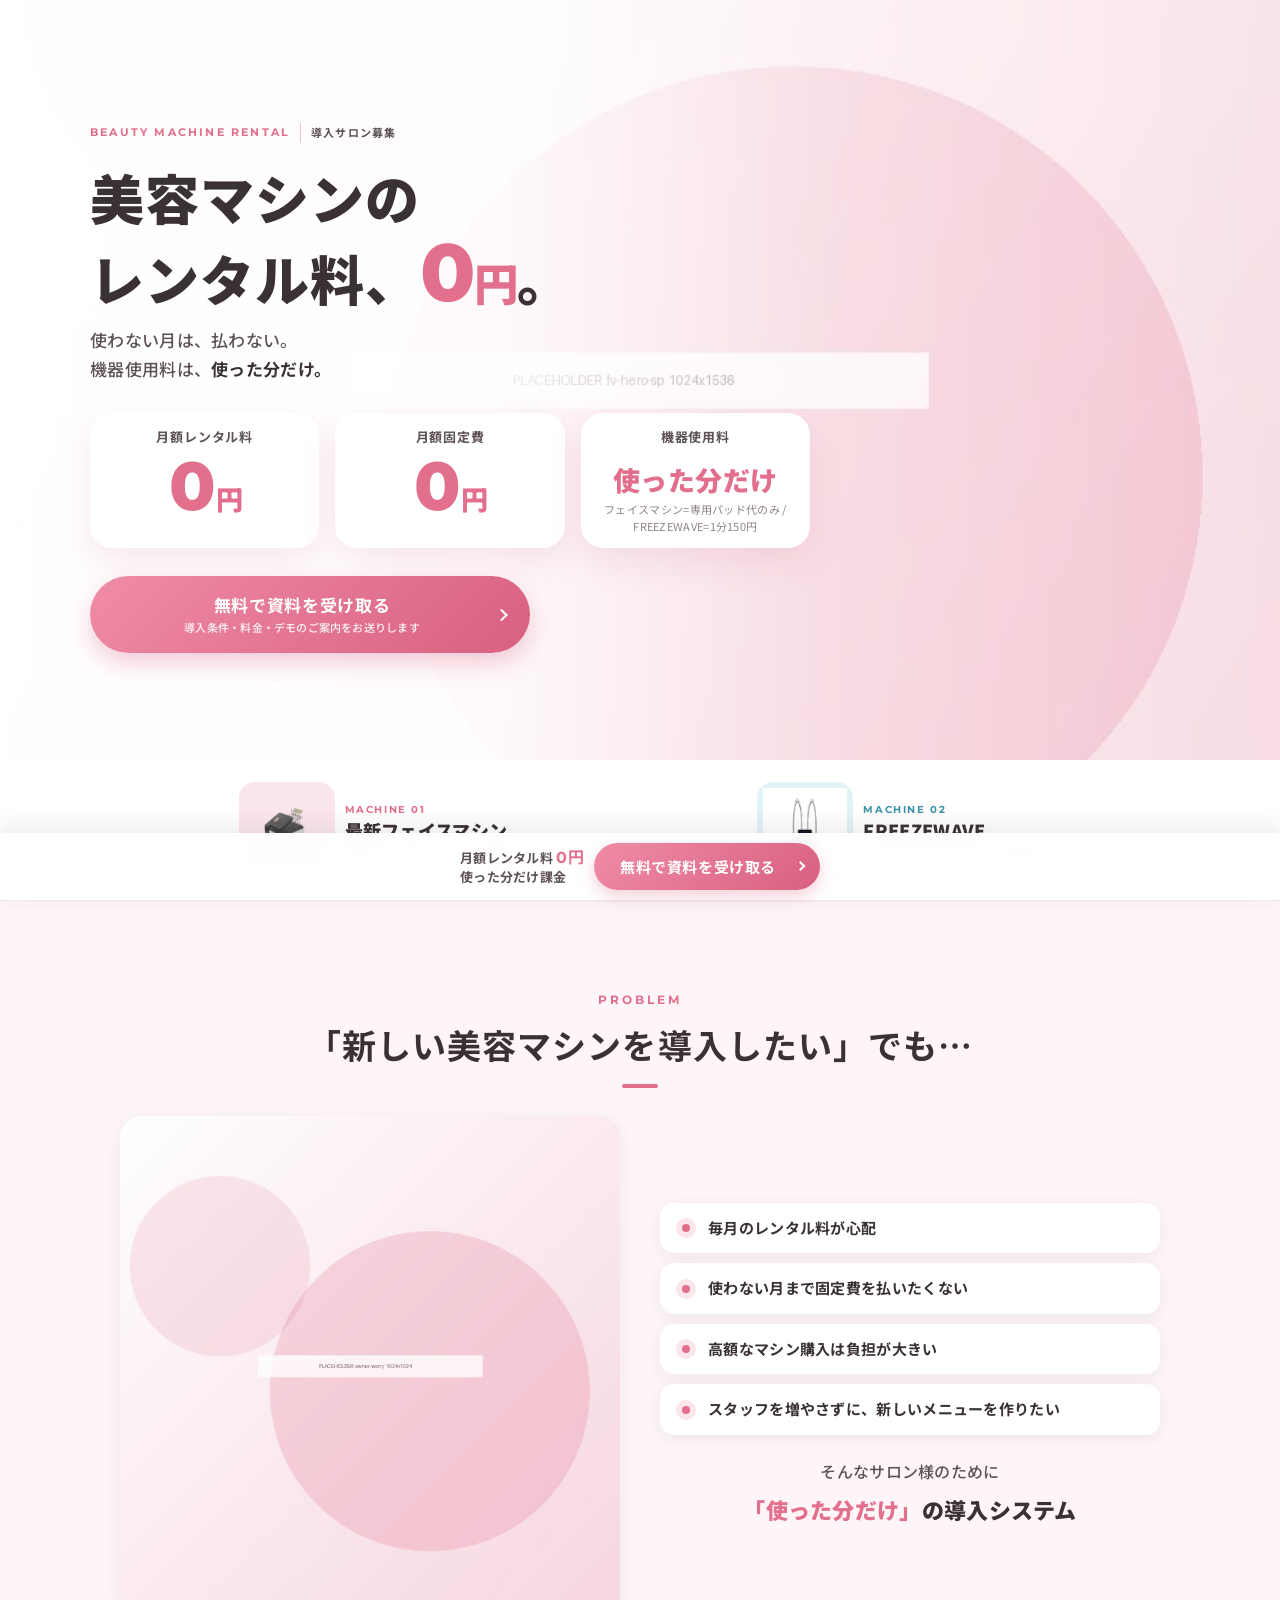
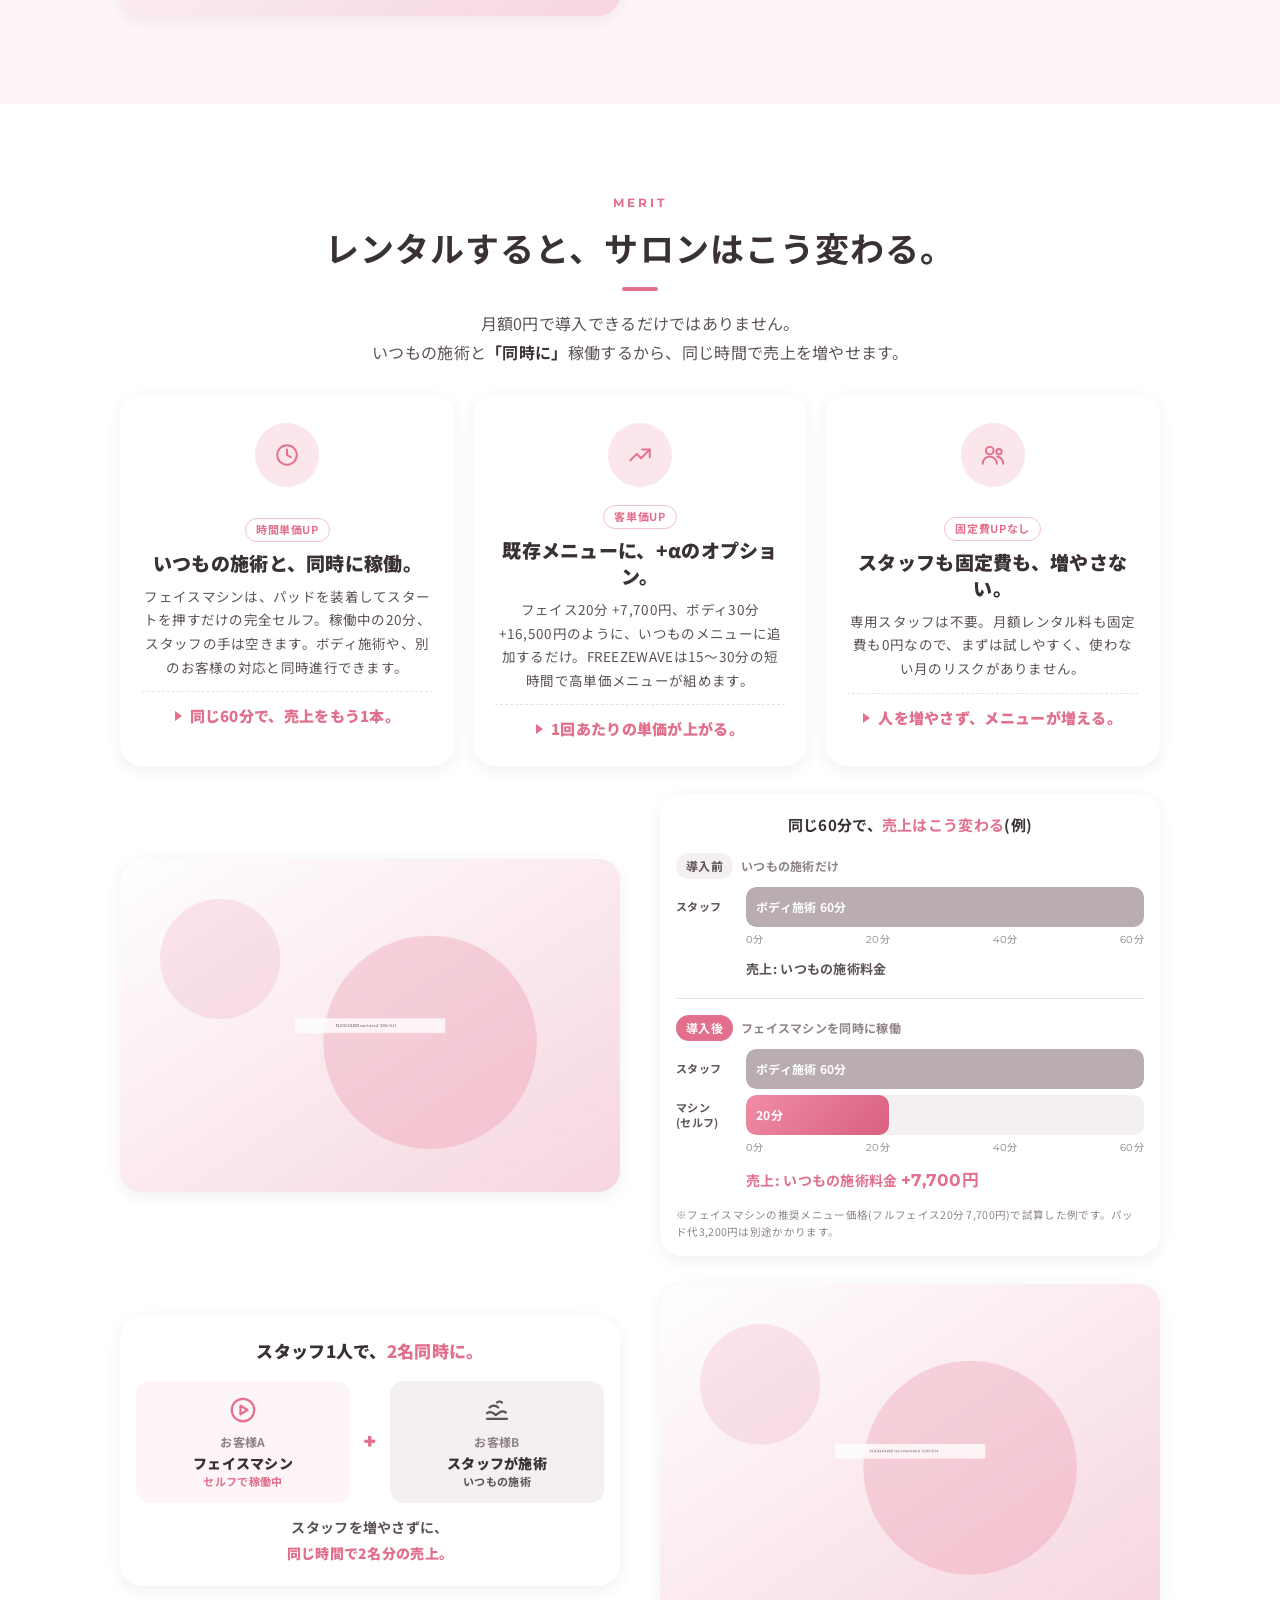
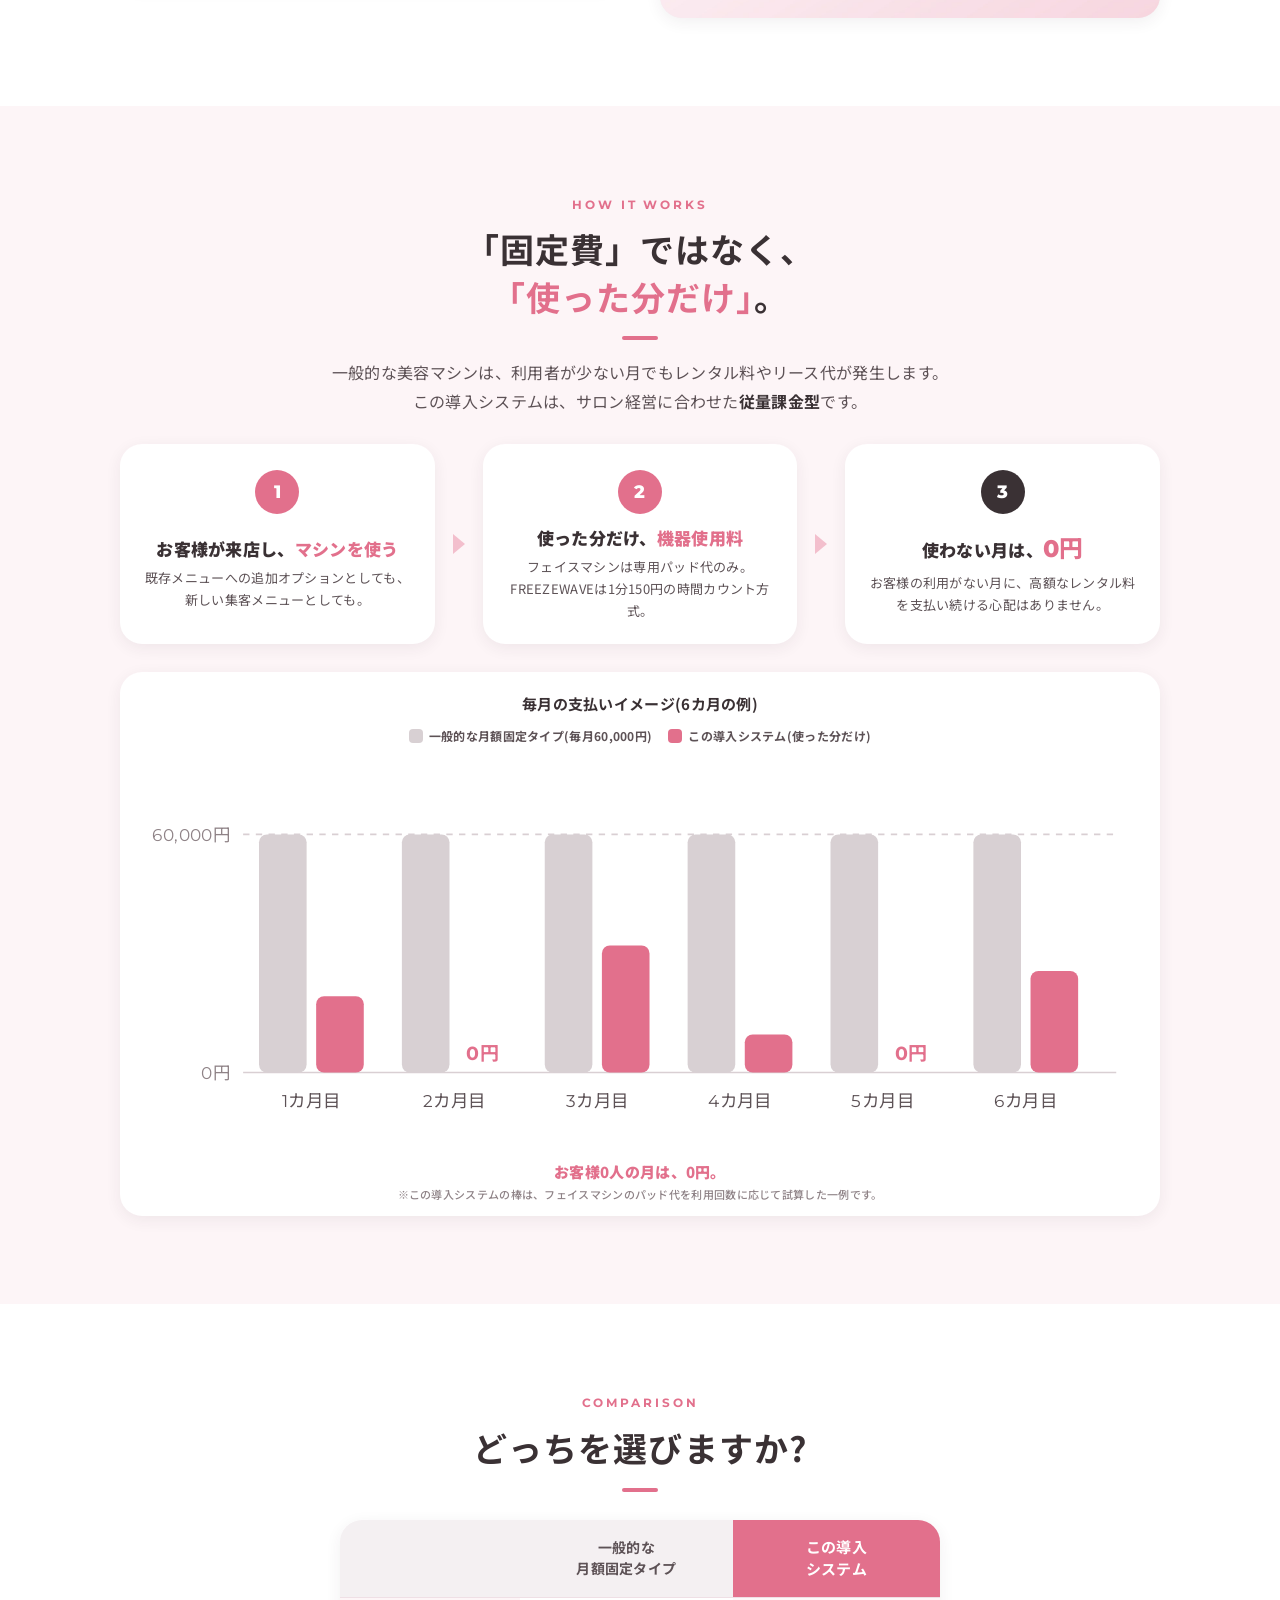
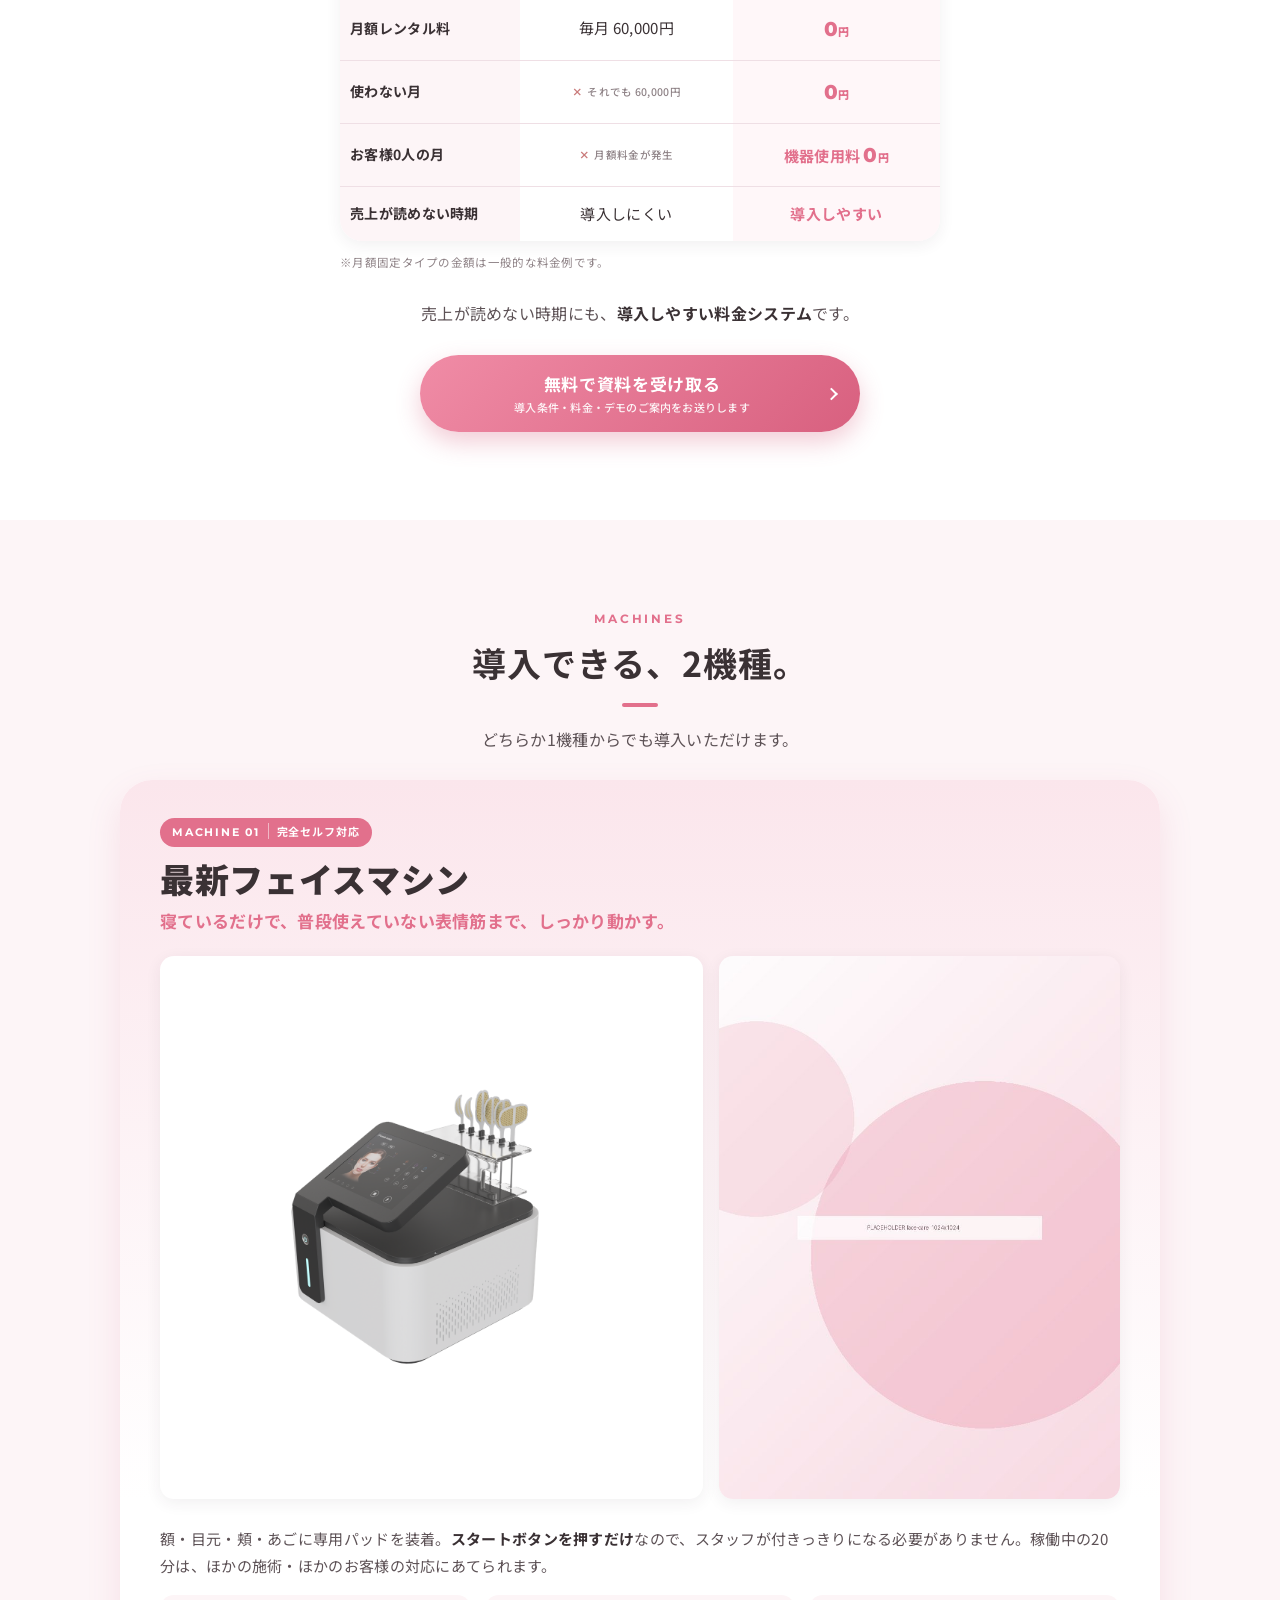
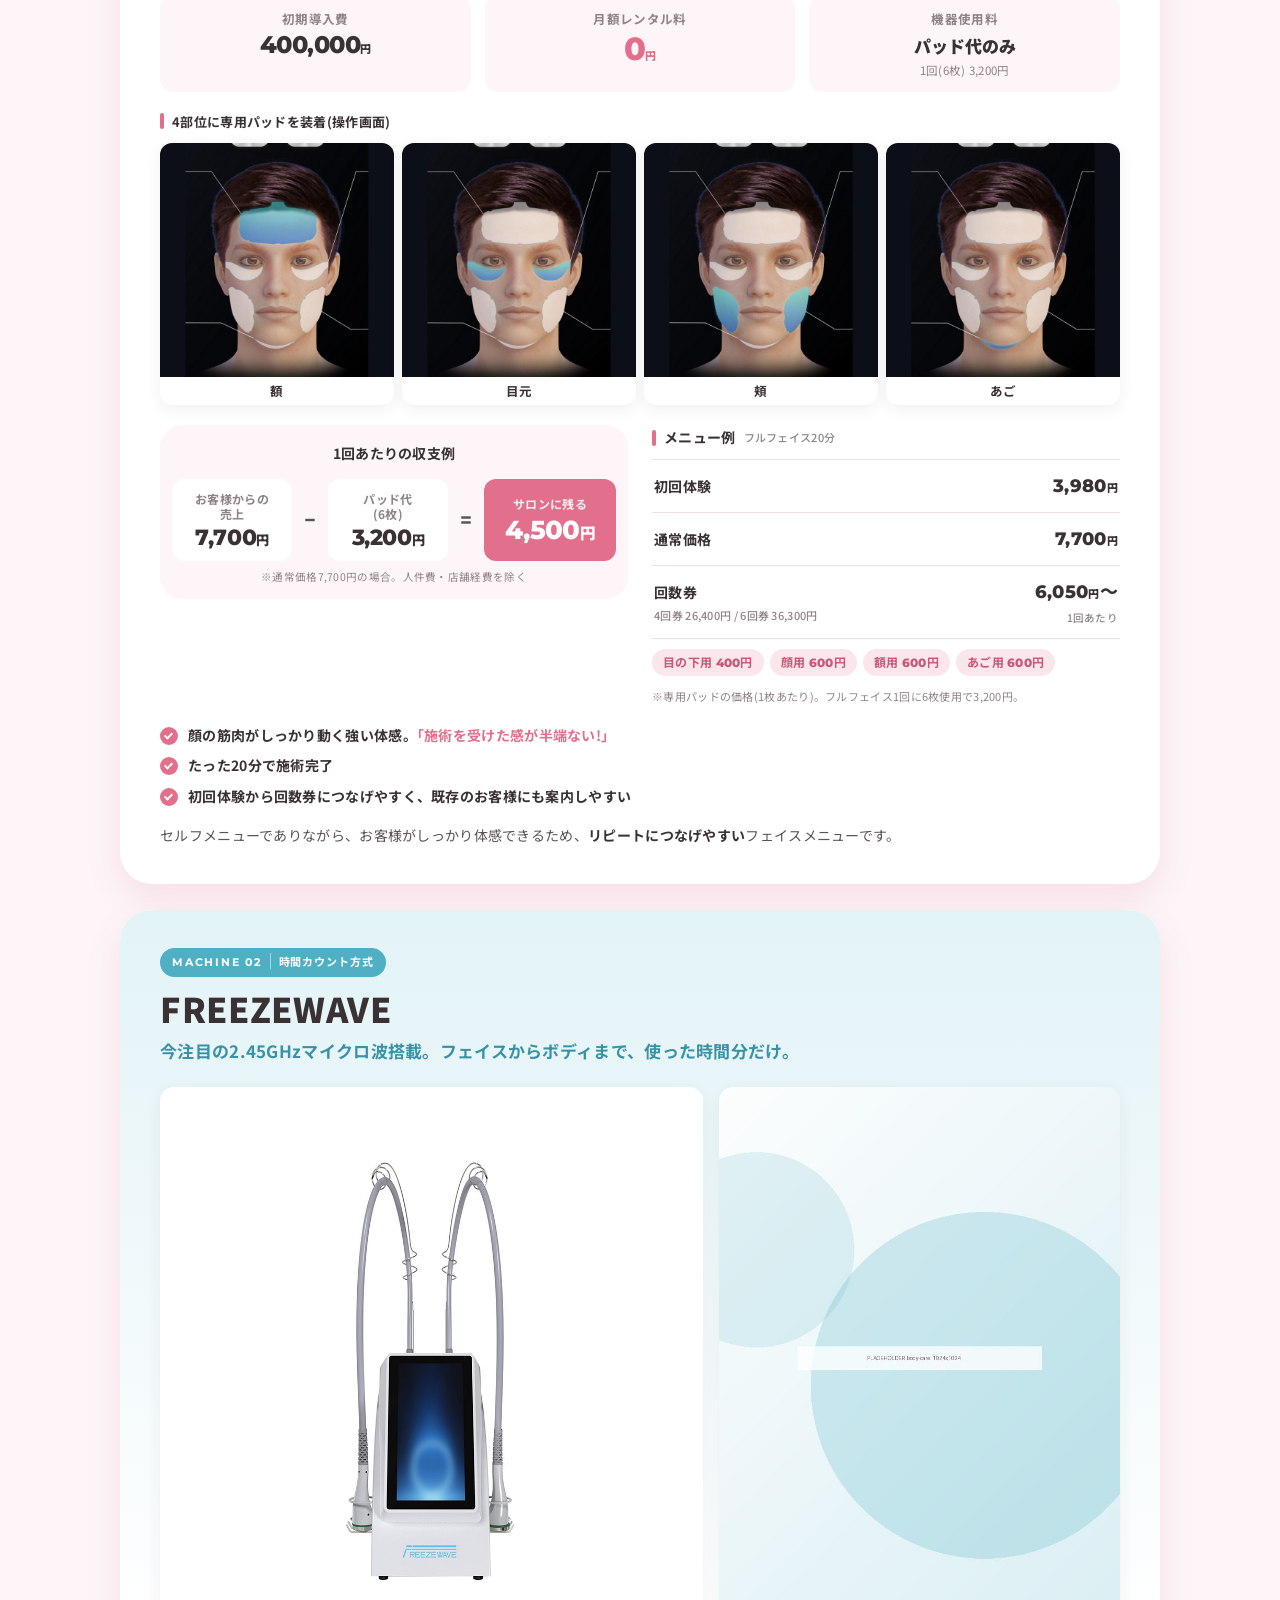
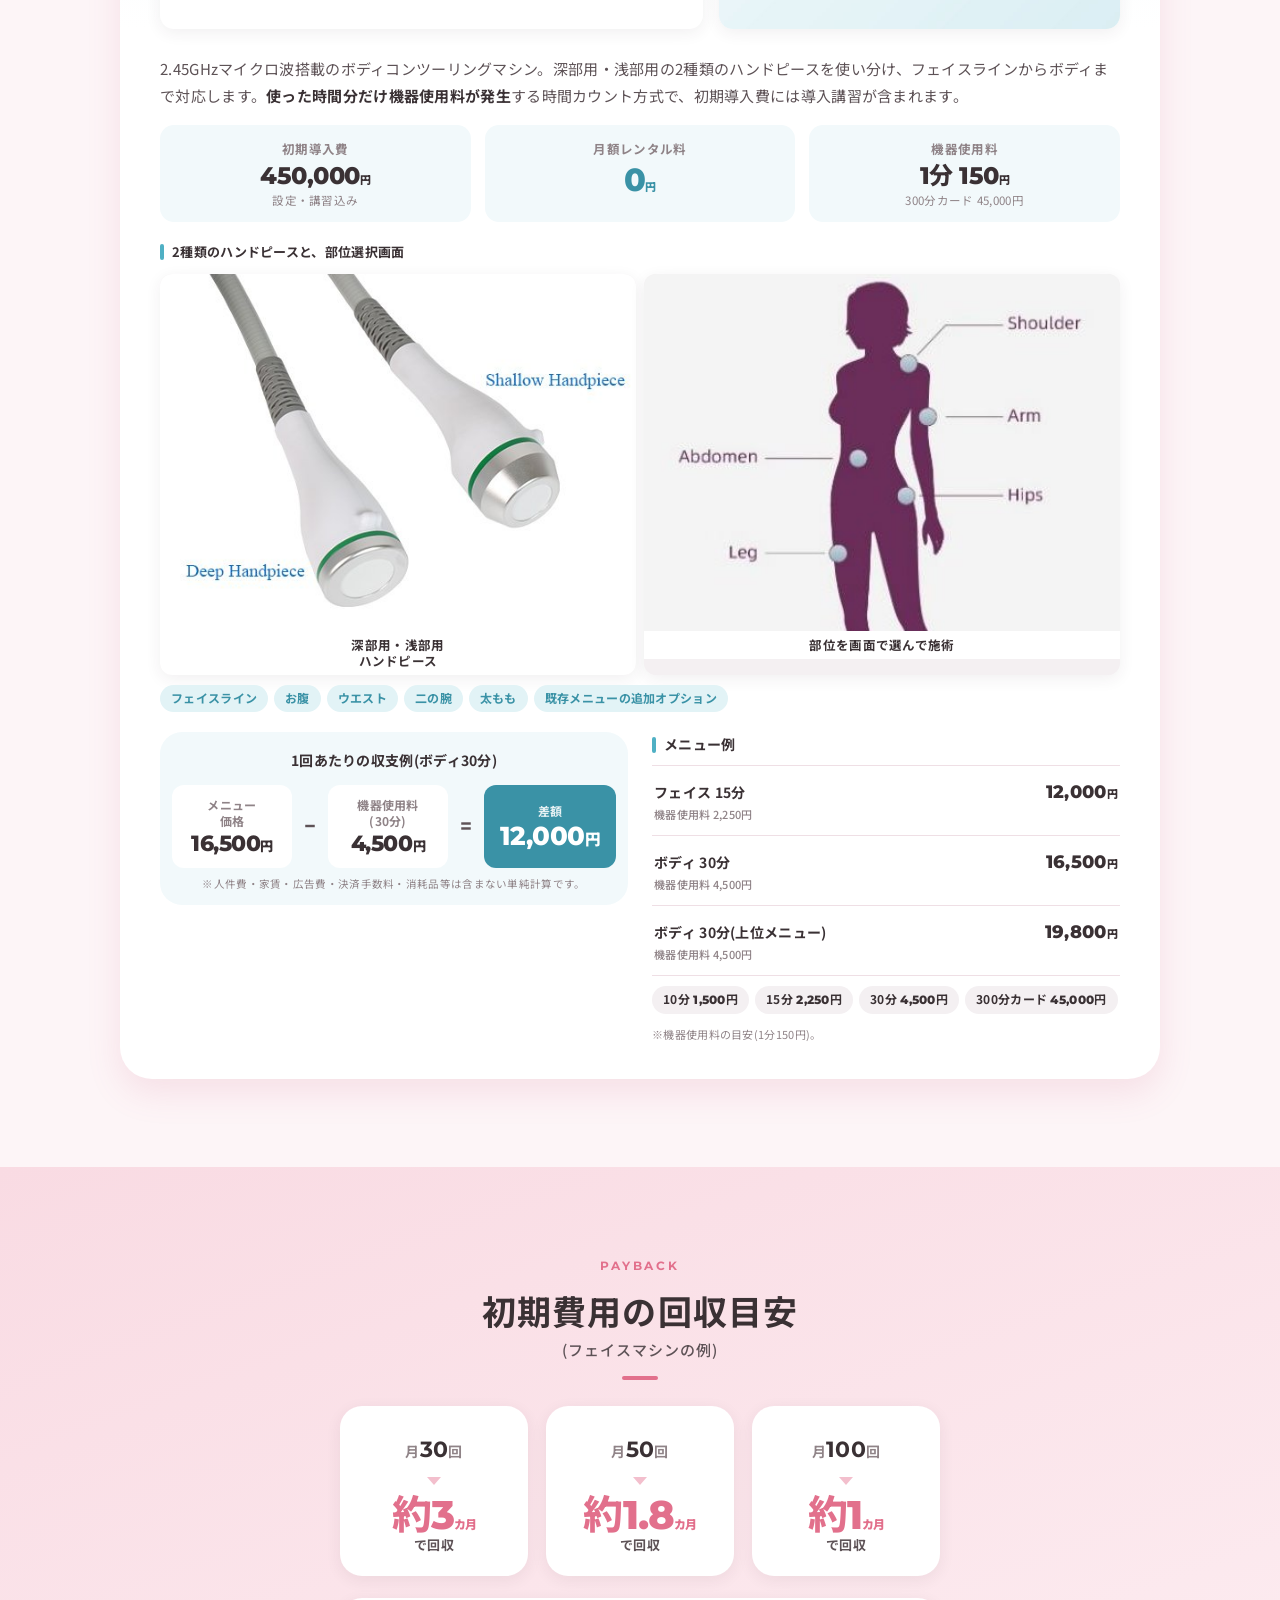
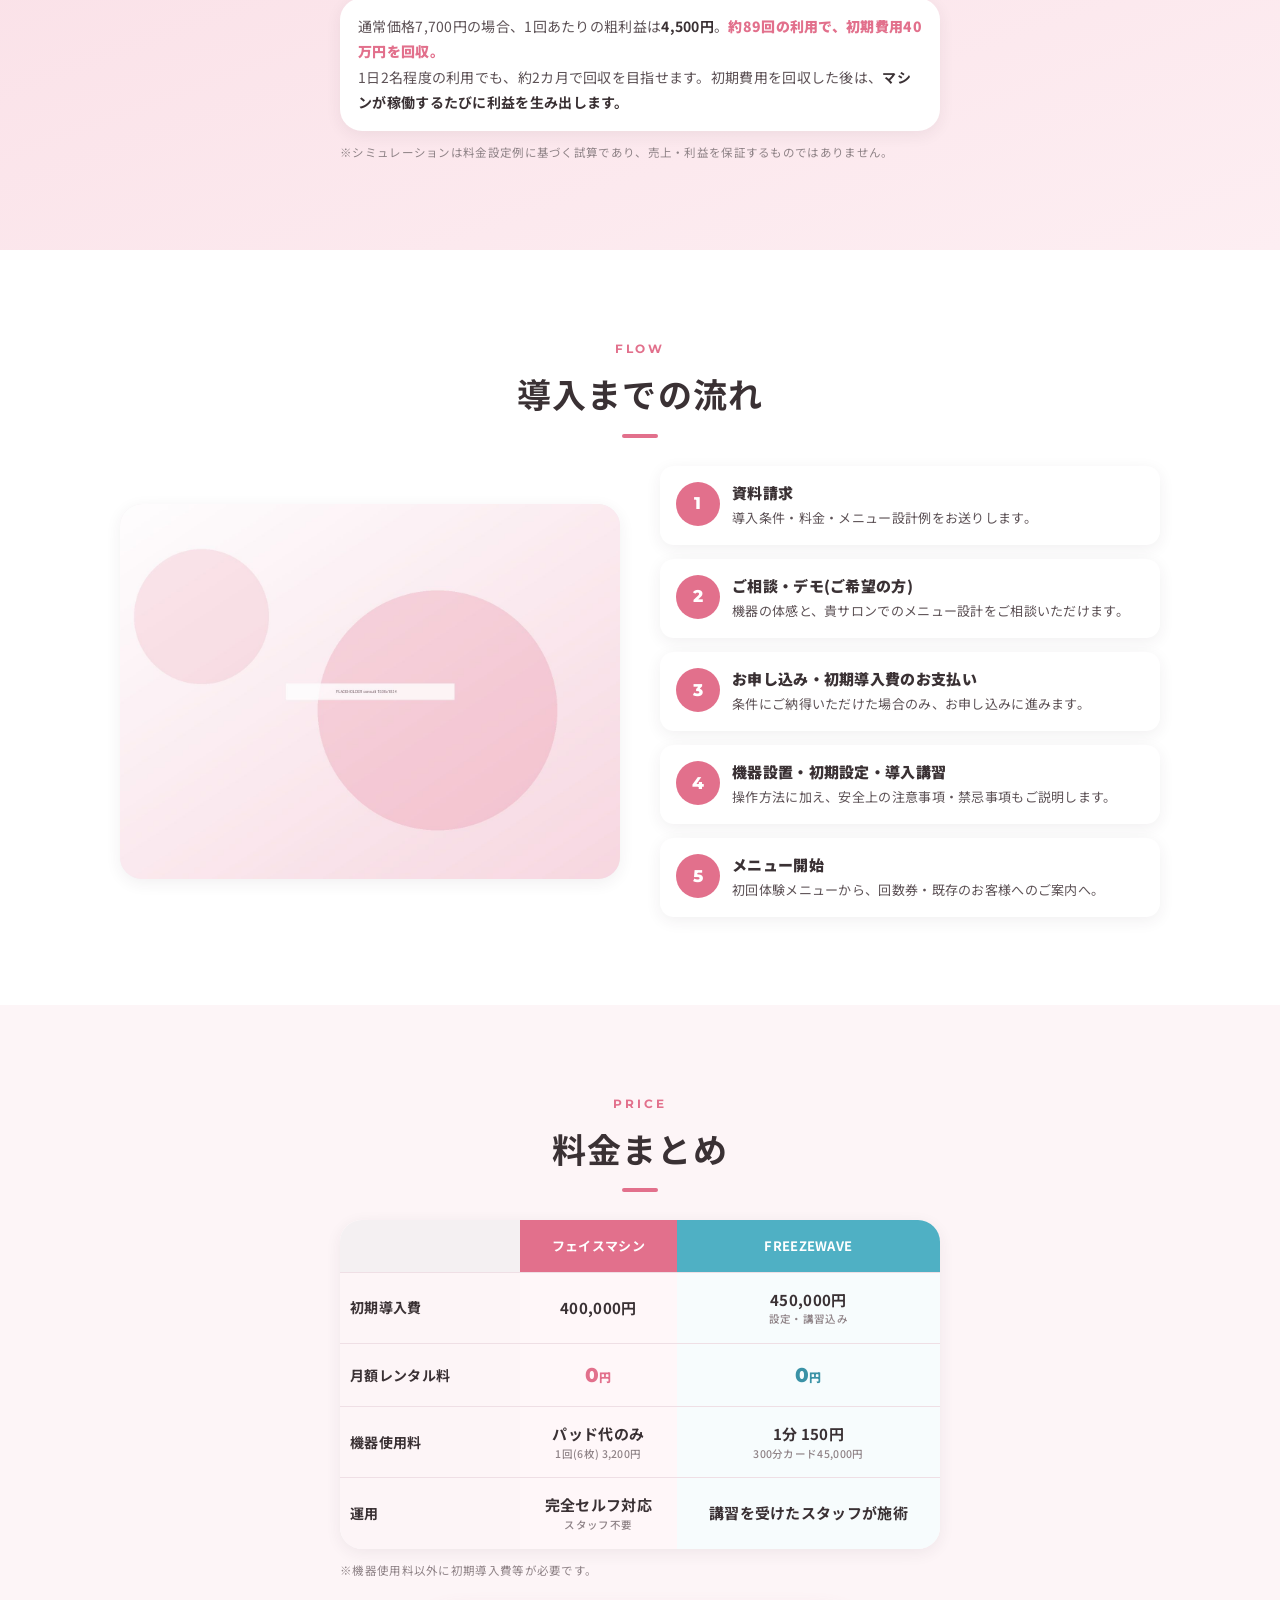
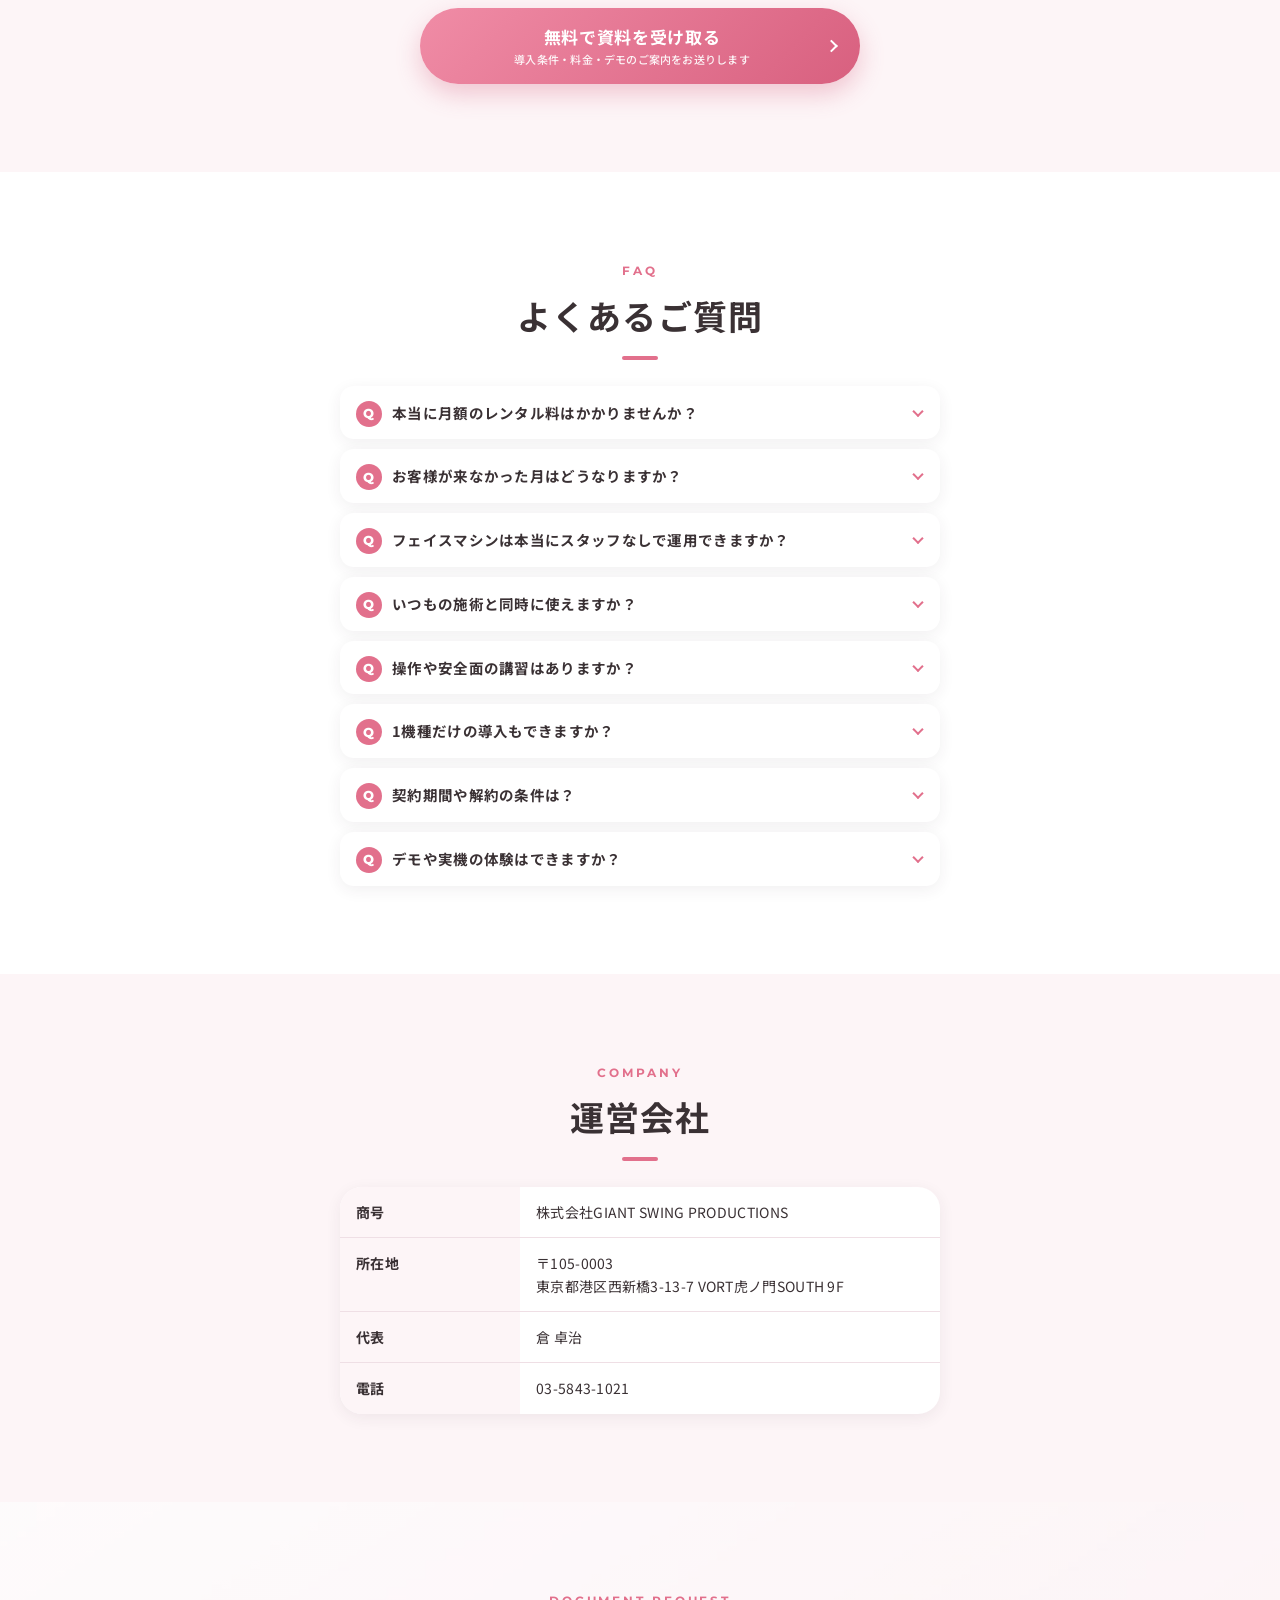
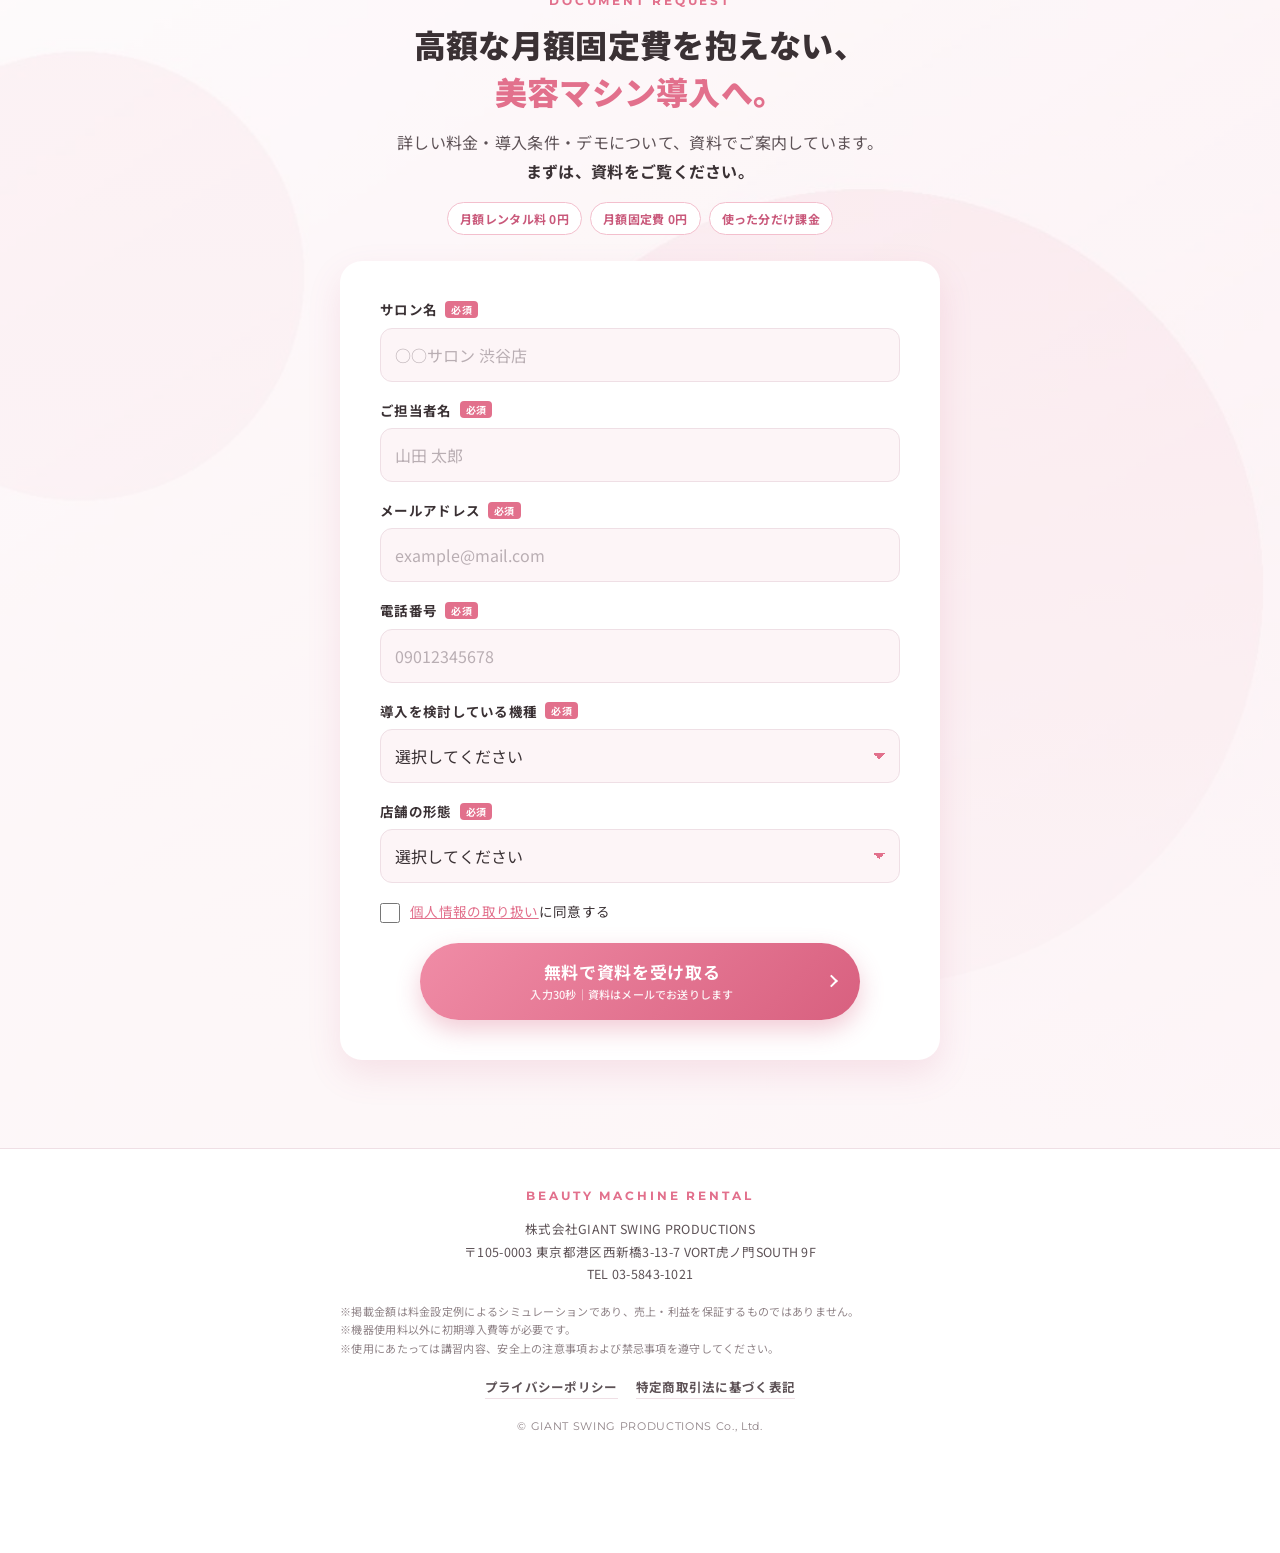
==== commit a234f2ff: "v2: デザイン刷新(白×ブラッシュピンク)・同時施術のメリット図解・メニュー例の簡素化 - 炭黒×金 → 白×ブラッシュピンク×ローズ(FREEZEWAVEはアイスブルー)に全面変更 - FV: 月" ====
--- a/index.html
+++ b/index.html
@@ -11,23 +11,26 @@
 })(window,document,'script','dataLayer','GTM-NTWC288X');</script>
 <!-- End Google Tag Manager -->
 <title>美容マシンのレンタル料、0円。｜導入サロン募集</title>
-<meta name="description" content="月額レンタル料0円・月額固定費0円。機器使用料は使った分だけ。完全セルフ対応の最新フェイスマシンと、2.45GHzマイクロ波搭載ボディコンツーリングマシンFREEZEWAVE。高額な月額固定費を抱えない美容マシン導入を、サロン様にご提案します。">
+<meta name="description" content="月額レンタル料0円・月額固定費0円。機器使用料は使った分だけ。完全セルフ対応の最新フェイスマシンと、2.45GHzマイクロ波搭載ボディコンツーリングマシンFREEZEWAVE。いつもの施術と同時に稼働して、サロンの時間単価を上げる美容マシン導入をご提案します。">
 <meta name="robots" content="noindex, nofollow">
 <link rel="preconnect" href="https://fonts.googleapis.com">
 <link rel="preconnect" href="https://fonts.gstatic.com" crossorigin>
-<link href="https://fonts.googleapis.com/css2?family=Noto+Sans+JP:wght@400;500;700&family=Noto+Serif+JP:wght@500;600&display=swap" rel="stylesheet">
+<link href="https://fonts.googleapis.com/css2?family=Noto+Sans+JP:wght@400;500;700;900&family=Montserrat:wght@600;700;800&display=swap" rel="stylesheet">
 <link rel="stylesheet" href="css/style.css">
 </head>
-<body>
+<body class="has-sticky">
 <!-- Google Tag Manager (noscript) -->
 <noscript><iframe src="https://www.googletagmanager.com/ns.html?id=GTM-NTWC288X"
 height="0" width="0" style="display:none;visibility:hidden"></iframe></noscript>
 <!-- End Google Tag Manager (noscript) -->
 
 <!-- ============================================================
-  美容マシン「月額0円レンタル」導入サロン募集LP（2026-09-14 制作）
+  美容マシン「月額レンタル料0円」導入サロン募集LP  v2（2026-09-14 デザイン刷新）
   ・原稿: 最新フェイスマシン レンタル.docx / 美容マシンのレンタル料.docx
   ・製品写真: 各機器のマニュアルから抽出
+  ・イメージ写真: image-brief.md の指示でChatGPT生成 → img/ に同名で差し替え
+    (fv-hero-pc / fv-hero-sp / merit-simul / merit-two-clients / owner-worry /
+     face-care / body-care / consult / bg-texture)
   ▼未設定（プレースホルダー）
   (1) 自動返信メールの資料URL … contact.php の $doc_url
   (2) デモ・相談の日程調整URL … contact.php の $booking_url / thanks.html
@@ -36,93 +39,272 @@
 <!-- ============================================================
      Sec.1 ファーストビュー
      ============================================================ -->
-<header class="fv fv--product">
-  <div class="fv__scrim fv__scrim--flat"></div>
-  <div class="container container--wide fv__inner">
-    <p class="fv__brand">BEAUTY MACHINE RENTAL<span>導入サロン募集</span></p>
-
-    <h1 class="fv__catch">
-      <span>美容マシンの</span>
-      <span>レンタル料、<em>0円</em>。</span>
-    </h1>
-
-    <p class="fv__sub">使わない月は、払わない。<br>機器使用料は、<strong>使った分だけ。</strong></p>
-
-    <ul class="fv__badges">
-      <li>月額レンタル料 0円</li>
-      <li>月額固定費 0円</li>
-      <li>使った分だけ課金</li>
-    </ul>
-
-    <div class="fv__products">
-      <figure class="fv__product">
-        <img src="img/face-machine-1.png" alt="最新フェイスマシン本体と専用パッド" width="1400" height="787">
-        <figcaption>最新フェイスマシン</figcaption>
-      </figure>
-      <figure class="fv__product">
-        <img src="img/freezewave-unit.jpg" alt="FREEZEWAVE本体" width="1000" height="1000">
-        <figcaption>FREEZEWAVE</figcaption>
-      </figure>
-    </div>
-
-    <div class="fv__cta">
-      <a class="cta-btn" href="#form">無料で資料を受け取る<span class="cta-btn__note">導入条件・料金・デモのご案内をお送りします</span></a>
+<header class="fv">
+  <div class="fv__hero">
+    <picture>
+      <source media="(min-width: 1024px)" srcset="img/fv-hero-pc.jpg">
+      <img src="img/fv-hero-sp.jpg" alt="" width="1024" height="1536" fetchpriority="high">
+    </picture>
+  </div>
+
+  <div class="fv__inner">
+    <div class="fv__head">
+      <p class="fv__brand">BEAUTY MACHINE RENTAL<span>導入サロン募集</span></p>
+      <h1 class="fv__catch">
+        <span>美容マシンの</span>
+        <span>レンタル料、<em>0<small>円</small></em>。</span>
+      </h1>
+      <p class="fv__sub">使わない月は、払わない。<br>機器使用料は、<strong>使った分だけ。</strong></p>
+    </div>
+
+    <div class="fv__body">
+      <ul class="zero3">
+        <li class="zero3__card">
+          <p class="zero3__label">月額レンタル料</p>
+          <span class="zero3__num">0<small>円</small></span>
+        </li>
+        <li class="zero3__card">
+          <p class="zero3__label">月額固定費</p>
+          <span class="zero3__num">0<small>円</small></span>
+        </li>
+        <li class="zero3__card zero3__card--wide">
+          <p class="zero3__label">機器使用料</p>
+          <span class="zero3__txt">使った分だけ</span>
+          <p class="zero3__note">フェイスマシン=専用パッド代のみ / FREEZEWAVE=1分150円</p>
+        </li>
+      </ul>
+      <div class="fv__cta">
+        <a class="cta-btn" href="#form">無料で資料を受け取る<span class="cta-btn__note">導入条件・料金・デモのご案内をお送りします</span></a>
+      </div>
     </div>
   </div>
 </header>
 
+<!-- 2機種バー -->
+<div class="prodbar">
+  <div class="prodbar__inner">
+    <div class="prodbar__item">
+      <div class="prodbar__img"><img src="img/face-machine-1.png" alt="最新フェイスマシン" width="1400" height="787"></div>
+      <div>
+        <p class="prodbar__tag">MACHINE 01</p>
+        <p class="prodbar__name">最新フェイスマシン</p>
+        <p class="prodbar__sub">完全セルフ対応・パッド課金</p>
+      </div>
+    </div>
+    <div class="prodbar__item prodbar__item--ice">
+      <div class="prodbar__img prodbar__img--ice"><img src="img/freezewave-unit.jpg" alt="FREEZEWAVE" width="1000" height="1000"></div>
+      <div>
+        <p class="prodbar__tag">MACHINE 02</p>
+        <p class="prodbar__name">FREEZEWAVE</p>
+        <p class="prodbar__sub">2.45GHzマイクロ波・時間課金</p>
+      </div>
+    </div>
+  </div>
+</div>
+
 <!-- ============================================================
      Sec.2 こんなことで困っていませんか
      ============================================================ -->
-<section class="sec sec--cream reveal">
-  <div class="container">
+<section class="sec sec--blush reveal">
+  <div class="container container--wide">
     <p class="sec__eyebrow">PROBLEM</p>
-    <h2 class="sec__title">「新しい美容マシンを<br>導入したい」でも…</h2>
-
-    <ul class="worry">
-      <li>毎月のレンタル料が心配</li>
-      <li>使わない月まで固定費を払いたくない</li>
-      <li>高額なマシン購入は負担が大きい</li>
-      <li>新しい集客メニューを作りたい</li>
-    </ul>
-
-    <p class="sec__lead">そんなサロン様のために、<br class="sp"><span class="lead-strong">新しい導入システム</span>をご用意しました。</p>
-  </div>
-</section>
-
-<!-- ============================================================
-     Sec.3 なぜ月額0円でできるのか
-     ============================================================ -->
-<section class="sec sec--dark2 reveal">
+    <h2 class="sec__title">「新しい美容マシンを<br class="sp">導入したい」でも…</h2>
+
+    <div class="split">
+      <figure class="photo photo--11"><img src="img/owner-worry.jpg" alt="" loading="lazy" width="1024" height="1024"></figure>
+      <div>
+        <ul class="worry">
+          <li>毎月のレンタル料が心配</li>
+          <li>使わない月まで固定費を払いたくない</li>
+          <li>高額なマシン購入は負担が大きい</li>
+          <li>スタッフを増やさずに、新しいメニューを作りたい</li>
+        </ul>
+        <p class="worry__answer">そんなサロン様のために<strong><em>「使った分だけ」</em>の導入システム</strong></p>
+      </div>
+    </div>
+  </div>
+</section>
+
+<!-- ============================================================
+     Sec.3 導入するとどうなる？
+     ============================================================ -->
+<section class="sec reveal">
+  <div class="container container--wide">
+    <p class="sec__eyebrow">MERIT</p>
+    <h2 class="sec__title">レンタルすると、<br class="sp">サロンはこう変わる。</h2>
+    <p class="sec__lead">月額0円で導入できるだけではありません。<br class="pc">いつもの施術と<span class="lead-strong">「同時に」</span>稼働するから、<br class="sp">同じ時間で売上を増やせます。</p>
+
+    <div class="merits">
+      <div class="merit">
+        <div class="merit__icon"><svg class="ico" viewBox="0 0 24 24" aria-hidden="true"><circle cx="12" cy="12" r="9"/><path d="M12 7v5l3.5 2"/></svg></div>
+        <div>
+          <span class="merit__tag">時間単価UP</span>
+          <h3 class="merit__ttl">いつもの施術と、<br class="sp">同時に稼働。</h3>
+          <p class="merit__txt">フェイスマシンは、パッドを装着してスタートを押すだけの完全セルフ。稼働中の20分、スタッフの手は空きます。ボディ施術や、別のお客様の対応と同時進行できます。</p>
+          <p class="merit__result">同じ60分で、<br class="sp">売上をもう1本。</p>
+        </div>
+      </div>
+      <div class="merit">
+        <div class="merit__icon"><svg class="ico" viewBox="0 0 24 24" aria-hidden="true"><path d="M3 17l6-6 4 4 8-8"/><path d="M14 7h7v7"/></svg></div>
+        <div>
+          <span class="merit__tag">客単価UP</span>
+          <h3 class="merit__ttl">既存メニューに、<br class="sp">+αのオプション。</h3>
+          <p class="merit__txt">フェイス20分 +7,700円、ボディ30分 +16,500円のように、いつものメニューに追加するだけ。FREEZEWAVEは15〜30分の短時間で高単価メニューが組めます。</p>
+          <p class="merit__result">1回あたりの単価が上がる。</p>
+        </div>
+      </div>
+      <div class="merit">
+        <div class="merit__icon"><svg class="ico" viewBox="0 0 24 24" aria-hidden="true"><circle cx="9" cy="8" r="3.5"/><path d="M2.5 20c0-3.6 2.9-6.5 6.5-6.5s6.5 2.9 6.5 6.5"/><circle cx="17.5" cy="9" r="2.5"/><path d="M16 13.6c3 .3 5.5 2.9 5.5 6.4"/></svg></div>
+        <div>
+          <span class="merit__tag">固定費UPなし</span>
+          <h3 class="merit__ttl">スタッフも固定費も、<br class="sp">増やさない。</h3>
+          <p class="merit__txt">専用スタッフは不要。月額レンタル料も固定費も0円なので、まずは試しやすく、使わない月のリスクがありません。</p>
+          <p class="merit__result">人を増やさず、<br class="sp">メニューが増える。</p>
+        </div>
+      </div>
+    </div>
+
+    <!-- 図解1: 同じ60分の売上 -->
+    <div class="split">
+      <figure class="photo photo--32"><img src="img/merit-simul.jpg" alt="" loading="lazy" width="1536" height="1024"></figure>
+      <div class="tl">
+        <p class="tl__ttl">同じ60分で、<em>売上はこう変わる</em>(例)</p>
+
+        <div class="tl__block">
+          <p class="tl__head"><span>導入前</span>いつもの施術だけ</p>
+          <div class="tl__lanes">
+            <div class="tl__lane">
+              <p class="tl__who">スタッフ</p>
+              <div class="tl__track"><div class="tl__bar tl__bar--staff">ボディ施術 60分</div></div>
+            </div>
+          </div>
+          <div class="tl__scale"><span></span><div><span>0分</span><span>20分</span><span>40分</span><span>60分</span></div></div>
+          <div class="tl__sum"><span></span><p>売上: いつもの施術料金</p></div>
+        </div>
+
+        <div class="tl__block">
+          <p class="tl__head tl__head--after"><span>導入後</span>フェイスマシンを同時に稼働</p>
+          <div class="tl__lanes">
+            <div class="tl__lane">
+              <p class="tl__who">スタッフ</p>
+              <div class="tl__track"><div class="tl__bar tl__bar--staff">ボディ施術 60分</div></div>
+            </div>
+            <div class="tl__lane">
+              <p class="tl__who">マシン<br>(セルフ)</p>
+              <div class="tl__track"><div class="tl__bar tl__bar--machine">20分</div></div>
+            </div>
+          </div>
+          <div class="tl__scale"><span></span><div><span>0分</span><span>20分</span><span>40分</span><span>60分</span></div></div>
+          <div class="tl__sum tl__sum--after"><span></span><p>売上: いつもの施術料金 <b>+7,700円</b></p></div>
+        </div>
+
+        <p class="tl__note">※フェイスマシンの推奨メニュー価格(フルフェイス20分 7,700円)で試算した例です。パッド代3,200円は別途かかります。</p>
+      </div>
+    </div>
+
+    <!-- 図解2: 2名同時 -->
+    <div class="split split--rev">
+      <figure class="photo photo--32"><img src="img/merit-two-clients.jpg" alt="" loading="lazy" width="1536" height="1024"></figure>
+      <div class="duo">
+        <p class="duo__ttl">スタッフ1人で、<em>2名同時に。</em></p>
+        <div class="duo__row">
+          <div class="duo__box">
+            <svg class="ico" viewBox="0 0 24 24" aria-hidden="true"><circle cx="12" cy="12" r="9"/><path d="M10 8.5v7l5.5-3.5z"/></svg>
+            <p class="duo__k">お客様A</p>
+            <p class="duo__v">フェイスマシン<small>セルフで稼働中</small></p>
+          </div>
+          <div class="duo__plus">+</div>
+          <div class="duo__box duo__box--staff">
+            <svg class="ico" viewBox="0 0 24 24" aria-hidden="true"><path d="M4 14.5c1.5-1 3.5-1 5 0l2 1.5 3-2c1.5-1 3.5-1 5 0"/><path d="M6 10c2-2 5-2 7 0M12 6c1-1 3-1 4 0"/><path d="M4 19h16"/></svg>
+            <p class="duo__k">お客様B</p>
+            <p class="duo__v">スタッフが施術<small>いつもの施術</small></p>
+          </div>
+        </div>
+        <p class="duo__res">スタッフを増やさずに、<br><strong>同じ時間で2名分の売上。</strong></p>
+      </div>
+    </div>
+  </div>
+</section>
+
+<!-- ============================================================
+     Sec.4 なぜ月額0円でできるのか
+     ============================================================ -->
+<section class="sec sec--blush reveal">
   <div class="container container--wide">
     <p class="sec__eyebrow">HOW IT WORKS</p>
-    <h2 class="zero__headline">「固定費」ではなく、<br><em>「使った分だけ」</em>。</h2>
-    <p class="zero__lead">一般的な美容マシンは、利用者が少ない月でもレンタル料やリース代が発生します。<br class="pc">この導入システムは、サロン経営に合わせた<strong>従量課金型</strong>です。</p>
+    <h2 class="sec__title">「固定費」ではなく、<br><em>「使った分だけ」</em>。</h2>
+    <p class="sec__lead">一般的な美容マシンは、利用者が少ない月でもレンタル料やリース代が発生します。<br class="pc">この導入システムは、サロン経営に合わせた<span class="lead-strong">従量課金型</span>です。</p>
 
     <div class="flow3">
       <div class="flow3__step">
         <span class="flow3__num">1</span>
-        <h3 class="flow3__name">お客様が来店し、<em>マシンを使う</em></h3>
-        <p class="flow3__desc">既存メニューへの追加オプションとしても、新しい集客メニューとしても。</p>
+        <div>
+          <h3 class="flow3__name">お客様が来店し、<em>マシンを使う</em></h3>
+          <p class="flow3__desc">既存メニューへの追加オプションとしても、新しい集客メニューとしても。</p>
+        </div>
       </div>
       <div class="flow3__arrow" aria-hidden="true"></div>
       <div class="flow3__step">
         <span class="flow3__num">2</span>
-        <h3 class="flow3__name">使った分だけ、<em>機器使用料</em></h3>
-        <p class="flow3__desc">フェイスマシンは専用パッド代のみ。FREEZEWAVEは1分150円の時間カウント方式。</p>
+        <div>
+          <h3 class="flow3__name">使った分だけ、<em>機器使用料</em></h3>
+          <p class="flow3__desc">フェイスマシンは専用パッド代のみ。FREEZEWAVEは1分150円の時間カウント方式。</p>
+        </div>
       </div>
       <div class="flow3__arrow" aria-hidden="true"></div>
       <div class="flow3__step flow3__step--key">
         <span class="flow3__num">3</span>
-        <h3 class="flow3__name">使わない月は、<br><strong>0円</strong></h3>
-        <p class="flow3__desc">お客様の利用がない月に、高額なレンタル料を支払い続ける心配はありません。</p>
-      </div>
-    </div>
-  </div>
-</section>
-
-<!-- ============================================================
-     Sec.4 月額固定タイプとの比較
+        <div>
+          <h3 class="flow3__name">使わない月は、<strong>0円</strong></h3>
+          <p class="flow3__desc">お客様の利用がない月に、高額なレンタル料を支払い続ける心配はありません。</p>
+        </div>
+      </div>
+    </div>
+
+    <!-- 図解3: 6カ月の支払いイメージ -->
+    <div class="chart">
+      <p class="chart__ttl">毎月の支払いイメージ(6カ月の例)</p>
+      <ul class="chart__legend">
+        <li><i></i>一般的な月額固定タイプ(毎月60,000円)</li>
+        <li><i class="is-rose"></i>この導入システム(使った分だけ)</li>
+      </ul>
+      <svg viewBox="0 0 640 250" role="img" aria-label="6カ月の支払いイメージ。一般的な月額固定タイプは毎月60,000円。この導入システムは使った分だけで、お客様0人の月は0円。">
+        <line x1="70" y1="50" x2="620" y2="50" stroke="#d9cfd3" stroke-dasharray="4 4"/>
+        <text x="62" y="54" text-anchor="end" font-size="11" fill="#8f8387">60,000円</text>
+        <line x1="70" y1="200" x2="620" y2="200" stroke="#d9cfd3"/>
+        <text x="62" y="204" text-anchor="end" font-size="11" fill="#8f8387">0円</text>
+
+        <rect x="80" y="50" width="30" height="150" rx="5" fill="#d8d0d3"/>
+        <rect x="116" y="152" width="30" height="48" rx="5" fill="#e2708c"/>
+        <text x="113" y="222" text-anchor="middle" font-size="11" fill="#5d5256">1カ月目</text>
+
+        <rect x="170" y="50" width="30" height="150" rx="5" fill="#d8d0d3"/>
+        <text x="221" y="192" text-anchor="middle" font-size="12" font-weight="700" fill="#e2708c">0円</text>
+        <text x="203" y="222" text-anchor="middle" font-size="11" fill="#5d5256">2カ月目</text>
+
+        <rect x="260" y="50" width="30" height="150" rx="5" fill="#d8d0d3"/>
+        <rect x="296" y="120" width="30" height="80" rx="5" fill="#e2708c"/>
+        <text x="293" y="222" text-anchor="middle" font-size="11" fill="#5d5256">3カ月目</text>
+
+        <rect x="350" y="50" width="30" height="150" rx="5" fill="#d8d0d3"/>
+        <rect x="386" y="176" width="30" height="24" rx="5" fill="#e2708c"/>
+        <text x="383" y="222" text-anchor="middle" font-size="11" fill="#5d5256">4カ月目</text>
+
+        <rect x="440" y="50" width="30" height="150" rx="5" fill="#d8d0d3"/>
+        <text x="491" y="192" text-anchor="middle" font-size="12" font-weight="700" fill="#e2708c">0円</text>
+        <text x="473" y="222" text-anchor="middle" font-size="11" fill="#5d5256">5カ月目</text>
+
+        <rect x="530" y="50" width="30" height="150" rx="5" fill="#d8d0d3"/>
+        <rect x="566" y="136" width="30" height="64" rx="5" fill="#e2708c"/>
+        <text x="563" y="222" text-anchor="middle" font-size="11" fill="#5d5256">6カ月目</text>
+      </svg>
+      <p class="chart__cap">お客様0人の月は、0円。<small>※この導入システムの棒は、フェイスマシンのパッド代を利用回数に応じて試算した一例です。</small></p>
+    </div>
+  </div>
+</section>
+
+<!-- ============================================================
+     Sec.5 月額固定タイプとの比較
      ============================================================ -->
 <section class="sec reveal">
   <div class="container">
@@ -133,50 +315,46 @@
       <thead>
         <tr>
           <th scope="col">&nbsp;</th>
-          <th scope="col">一般的な<br class="sp">月額固定タイプ</th>
-          <th scope="col" class="is-ohako">この導入<br class="sp">システム</th>
+          <th scope="col">一般的な<br>月額固定タイプ</th>
+          <th scope="col" class="is-ohako">この導入<br>システム</th>
         </tr>
       </thead>
       <tbody>
         <tr>
-          <th scope="row">月額レンタル料</th>
+          <th scope="row">月額<br class="sp">レンタル料</th>
           <td>毎月 60,000円</td>
-          <td class="is-ohako"><strong>0円</strong></td>
+          <td class="is-ohako"><strong>0<small>円</small></strong></td>
         </tr>
         <tr>
-          <th scope="row">使った月</th>
-          <td>60,000円</td>
-          <td class="is-ohako">使った分だけ</td>
-        </tr>
-        <tr>
-          <th scope="row">使わなかった月</th>
+          <th scope="row">使わない月</th>
           <td><span class="cmp-bad">それでも 60,000円</span></td>
-          <td class="is-ohako"><strong>0円</strong></td>
+          <td class="is-ohako"><strong>0<small>円</small></strong></td>
         </tr>
         <tr>
           <th scope="row">お客様0人の月</th>
           <td><span class="cmp-bad">月額料金が発生</span></td>
-          <td class="is-ohako"><strong>機器使用料 0円</strong></td>
+          <td class="is-ohako">機器使用料 <strong>0<small>円</small></strong></td>
         </tr>
         <tr>
-          <th scope="row">売上が読めない時期</th>
+          <th scope="row">売上が読めない<br class="sp">時期</th>
           <td>導入しにくい</td>
-          <td class="is-ohako"><strong>導入しやすい</strong></td>
+          <td class="is-ohako">導入しやすい</td>
         </tr>
       </tbody>
     </table>
     <p class="notice">※月額固定タイプの金額は一般的な料金例です。</p>
 
-    <p class="sec__lead" style="margin-top:28px;">売上が読めない時期にも、<br class="sp"><span class="lead-strong">導入しやすい料金システム</span>です。</p>
-
-    <a class="cta-btn" href="#form">無料で資料を受け取る<span class="cta-btn__note">導入条件・料金・デモのご案内をお送りします</span></a>
-  </div>
-</section>
-
-<!-- ============================================================
-     Sec.5 導入できる2機種
-     ============================================================ -->
-<section class="sec sec--cream reveal">
+    <p class="sec__lead" style="margin-top:26px;">売上が読めない時期にも、<br class="sp"><span class="lead-strong">導入しやすい料金システム</span>です。</p>
+    <div class="cta-wrap">
+      <a class="cta-btn" href="#form">無料で資料を受け取る<span class="cta-btn__note">導入条件・料金・デモのご案内をお送りします</span></a>
+    </div>
+  </div>
+</section>
+
+<!-- ============================================================
+     Sec.6 導入できる2機種
+     ============================================================ -->
+<section class="sec sec--blush reveal">
   <div class="container container--wide">
     <p class="sec__eyebrow">MACHINES</p>
     <h2 class="sec__title">導入できる、2機種。</h2>
@@ -184,222 +362,201 @@
 
     <!-- 機種① フェイスマシン -->
     <article class="machine">
-      <div class="machine__head">
-        <p class="machine__tag">MACHINE 01｜完全セルフ対応</p>
+      <div class="machine__hero">
+        <p class="machine__tag">MACHINE 01<span>完全セルフ対応</span></p>
         <h3 class="machine__name">最新フェイスマシン</h3>
-        <p class="machine__catch">寝ているだけの30分。<br>普段使えていない表情筋まで、しっかり動かす。</p>
-      </div>
-
-      <div class="machine__grid">
-        <figure class="machine__photo">
-          <img src="img/face-machine-2.png" alt="最新フェイスマシン本体" loading="lazy" width="1400" height="788">
-        </figure>
-        <div class="machine__body">
-          <p class="machine__desc">額・目元・頬・あごに専用パッドを装着。スタートボタンを押すだけの、<strong>完全セルフ対応</strong>フェイスマシンです。スタッフが付きっきりになる必要がないため、マシンの稼働中も、ほかのお客様への対応が可能です。</p>
-
-          <table class="spec-table">
-            <tbody>
-              <tr><th>初期導入費用</th><td><strong>400,000円</strong></td></tr>
-              <tr><th>月額レンタル料</th><td><strong class="is-zero">0円</strong></td></tr>
-              <tr><th>毎月の固定費</th><td><strong class="is-zero">0円</strong></td></tr>
-              <tr><th>専用スタッフ</th><td>不要(完全セルフ対応)</td></tr>
-              <tr><th>必要な経費</th><td>使用した専用パッド代のみ</td></tr>
-            </tbody>
-          </table>
-        </div>
-      </div>
-
-      <div class="machine__sub">
-        <div class="machine__subcol">
-          <h4 class="machine__h4">専用パッド価格</h4>
-          <figure class="machine__figure">
-            <img src="img/face-pads.png" alt="専用パッド3種" loading="lazy" width="1090" height="613">
-          </figure>
-          <table class="mini-table">
-            <tbody>
-              <tr><th>目の下用</th><td>1枚 400円</td></tr>
-              <tr><th>顔用</th><td>1枚 600円</td></tr>
-              <tr><th>額用</th><td>1枚 600円</td></tr>
-              <tr><th>あご用</th><td>1枚 600円</td></tr>
-              <tr class="is-total"><th>フルフェイス1回分(6枚)</th><td><strong>3,200円</strong></td></tr>
-            </tbody>
-          </table>
-        </div>
-        <div class="machine__subcol">
-          <h4 class="machine__h4">お客様向け推奨メニュー(フルフェイス20分)</h4>
-          <figure class="machine__figure">
-            <img src="img/face-ui-zones.jpg" alt="装着部位を示す操作画面" loading="lazy" width="906" height="680">
-          </figure>
-          <table class="mini-table">
-            <tbody>
-              <tr><th>初回体験</th><td>3,980円</td></tr>
-              <tr><th>通常価格</th><td>7,700円</td></tr>
-              <tr><th>4回券</th><td>26,400円 <span>(1回 6,600円)</span></td></tr>
-              <tr><th>6回券</th><td>36,300円 <span>(1回 6,050円)</span></td></tr>
-            </tbody>
-          </table>
-        </div>
-      </div>
-
-      <div class="calc">
-        <p class="calc__ttl">1回あたりの収支例(通常価格7,700円の場合)</p>
-        <p class="calc__row"><span>お客様からの売上</span><em>7,700円</em></p>
-        <p class="calc__row"><span>専用パッド代</span><em>− 3,200円</em></p>
-        <p class="calc__result"><span>サロンに残る粗利益</span><strong>4,500円</strong></p>
-        <p class="calc__note">※人件費・店舗経費を除く</p>
-      </div>
-
-      <ul class="merit">
-        <li>普段使えていない表情筋までしっかり刺激</li>
-        <li>顔の筋肉が動く強い体感。<strong>「施術を受けた感が半端ない!」</strong></li>
-        <li>たった20分で施術完了</li>
-        <li>完全セルフでスタッフの負担を軽減</li>
-        <li>初回体験から回数券につなげやすい</li>
-        <li>既存のお客様へ案内しやすい新メニュー</li>
-      </ul>
-      <p class="machine__close">セルフメニューでありながら、お客様がしっかり体感できるため、<strong>リピートにつなげやすい</strong>フェイスメニューです。</p>
+        <p class="machine__catch">寝ているだけで、普段使えていない表情筋まで、しっかり動かす。</p>
+        <div class="machine__visual">
+          <figure class="machine__product"><img src="img/face-machine-1.png" alt="最新フェイスマシン本体と専用パッド" loading="lazy" width="1400" height="787"></figure>
+          <figure class="machine__mood"><img src="img/face-care.jpg" alt="" loading="lazy" width="1024" height="1024"></figure>
+        </div>
+      </div>
+
+      <div class="machine__body">
+        <p class="machine__desc">額・目元・頬・あごに専用パッドを装着。<strong>スタートボタンを押すだけ</strong>なので、スタッフが付きっきりになる必要がありません。稼働中の20分は、ほかの施術・ほかのお客様の対応にあてられます。</p>
+
+        <div class="facts">
+          <div class="fact"><p class="fact__k">初期導入費</p><p class="fact__v">400,000<small>円</small></p></div>
+          <div class="fact"><p class="fact__k">月額レンタル料</p><p class="fact__v is-zero">0<small>円</small></p></div>
+          <div class="fact"><p class="fact__k">機器使用料</p><p class="fact__v"><span class="jp">パッド代のみ</span></p><p class="fact__s">1回(6枚) 3,200円</p></div>
+        </div>
+
+        <p class="gallery__ttl">4部位に専用パッドを装着(操作画面)</p>
+        <div class="gallery">
+          <figure><img src="img/zone-forehead.jpg" alt="額のパッド位置を示す操作画面" loading="lazy" width="640" height="640"><figcaption>額</figcaption></figure>
+          <figure><img src="img/zone-eye.jpg" alt="目元のパッド位置を示す操作画面" loading="lazy" width="640" height="640"><figcaption>目元</figcaption></figure>
+          <figure><img src="img/zone-cheek.jpg" alt="頬のパッド位置を示す操作画面" loading="lazy" width="640" height="640"><figcaption>頬</figcaption></figure>
+          <figure><img src="img/zone-chin.jpg" alt="あごのパッド位置を示す操作画面" loading="lazy" width="640" height="640"><figcaption>あご</figcaption></figure>
+        </div>
+
+        <div class="machine__cols">
+          <div class="eq">
+            <p class="eq__ttl">1回あたりの収支例</p>
+            <div class="eq__row">
+              <div class="eq__box"><p class="eq__k">お客様からの<br>売上</p><p class="eq__v">7,700<small>円</small></p></div>
+              <div class="eq__op">−</div>
+              <div class="eq__box"><p class="eq__k">パッド代<br>(6枚)</p><p class="eq__v">3,200<small>円</small></p></div>
+              <div class="eq__op">=</div>
+              <div class="eq__box eq__box--result"><p class="eq__k">サロンに残る</p><p class="eq__v">4,500<small>円</small></p></div>
+            </div>
+            <p class="eq__note">※通常価格7,700円の場合。人件費・店舗経費を除く</p>
+          </div>
+
+          <div class="menu">
+            <p class="menu__ttl">メニュー例 <small>フルフェイス20分</small></p>
+            <ul class="menu__list">
+              <li><span>初回体験</span><em>3,980<small>円</small></em></li>
+              <li><span>通常価格</span><em>7,700<small>円</small></em></li>
+              <li><span>回数券<small>4回券 26,400円 / 6回券 36,300円</small></span><em>6,050<small>円</small>〜<span class="sub">1回あたり</span></em></li>
+            </ul>
+            <ul class="pills pills--rose">
+              <li>目の下用 <b>400</b>円</li><li>顔用 <b>600</b>円</li><li>額用 <b>600</b>円</li><li>あご用 <b>600</b>円</li>
+            </ul>
+            <p class="machine__note">※専用パッドの価格(1枚あたり)。フルフェイス1回に6枚使用で3,200円。</p>
+          </div>
+        </div>
+
+        <ul class="points">
+          <li>顔の筋肉がしっかり動く強い体感。<strong>「施術を受けた感が半端ない!」</strong></li>
+          <li>たった20分で施術完了</li>
+          <li>初回体験から回数券につなげやすく、既存のお客様にも案内しやすい</li>
+        </ul>
+        <p class="machine__close">セルフメニューでありながら、お客様がしっかり体感できるため、<strong>リピートにつなげやすい</strong>フェイスメニューです。</p>
+      </div>
     </article>
 
     <!-- 機種② FREEZEWAVE -->
-    <article class="machine">
-      <div class="machine__head">
-        <p class="machine__tag">MACHINE 02｜時間カウント方式</p>
+    <article class="machine machine--ice">
+      <div class="machine__hero">
+        <p class="machine__tag">MACHINE 02<span>時間カウント方式</span></p>
         <h3 class="machine__name">FREEZEWAVE</h3>
-        <p class="machine__catch">今注目の2.45GHzマイクロ波搭載。<br>フェイスからボディまで、使った時間分だけ。</p>
-      </div>
-
-      <div class="machine__grid">
-        <figure class="machine__photo machine__photo--white">
-          <img src="img/freezewave-unit.jpg" alt="FREEZEWAVE本体" loading="lazy" width="1000" height="1000">
-        </figure>
-        <div class="machine__body">
-          <p class="machine__desc">2.45GHzマイクロ波搭載のボディコンツーリングマシン。<strong>使った時間分だけ機器使用料が発生</strong>する時間カウント方式です。深部用と浅部用、2種類のハンドピースを使い分けられます。</p>
-
-          <table class="spec-table">
-            <tbody>
-              <tr><th>初期導入費用</th><td><strong>450,000円</strong><span>機器初期設定・導入講習込み</span></td></tr>
-              <tr><th>月額レンタル料</th><td><strong class="is-zero">0円</strong></td></tr>
-              <tr><th>機器使用料</th><td><strong>1分 150円</strong></td></tr>
-              <tr><th>300分カード</th><td>45,000円</td></tr>
-            </tbody>
-          </table>
-        </div>
-      </div>
-
-      <div class="machine__sub">
-        <div class="machine__subcol">
-          <h4 class="machine__h4">使った分だけの料金</h4>
-          <figure class="machine__figure">
-            <img src="img/freezewave-handpieces.jpg" alt="深部用と浅部用のハンドピース" loading="lazy" width="600" height="400">
-            <figcaption>深部用(Deep)/ 浅部用(Shallow)の2種類</figcaption>
-          </figure>
-          <table class="mini-table">
-            <tbody>
-              <tr><th>10分</th><td>1,500円</td></tr>
-              <tr><th>15分</th><td>2,250円</td></tr>
-              <tr><th>30分</th><td>4,500円</td></tr>
-              <tr class="is-total"><th>300分カード</th><td><strong>45,000円</strong></td></tr>
-            </tbody>
-          </table>
-        </div>
-        <div class="machine__subcol">
-          <h4 class="machine__h4">活用できるメニュー</h4>
-          <figure class="machine__figure">
-            <img src="img/freezewave-ui.jpg" alt="施術部位を選ぶ操作画面" loading="lazy" width="509" height="904">
-            <figcaption>部位・目的を画面で選択</figcaption>
-          </figure>
-          <ul class="tags">
-            <li>フェイスライン</li><li>お腹</li><li>ウエスト</li><li>二の腕</li><li>太もも</li><li>既存メニューの追加オプション</li>
-          </ul>
-        </div>
-      </div>
-
-      <div class="calc calc--table">
-        <p class="calc__ttl">収支例(機器使用料との差額)</p>
-        <table class="calc-table">
-          <thead>
-            <tr><th>メニュー</th><th>使用時間</th><th>機器使用料</th><th>メニュー価格</th><th>差額</th></tr>
-          </thead>
-          <tbody>
-            <tr><td>フェイス</td><td>15分</td><td>2,250円</td><td>12,000円</td><td><strong>9,750円</strong></td></tr>
-            <tr><td>ボディ</td><td>30分</td><td>4,500円</td><td>16,500円</td><td><strong>12,000円</strong></td></tr>
-            <tr><td>ボディ</td><td>30分</td><td>4,500円</td><td>19,800円</td><td><strong>15,300円</strong></td></tr>
-          </tbody>
-        </table>
-        <p class="calc__note">※人件費・家賃・広告費・決済手数料・消耗品等は含まない単純計算です。</p>
+        <p class="machine__catch">今注目の2.45GHzマイクロ波搭載。フェイスからボディまで、使った時間分だけ。</p>
+        <div class="machine__visual">
+          <figure class="machine__product"><img src="img/freezewave-unit.jpg" alt="FREEZEWAVE本体" loading="lazy" width="1000" height="1000"></figure>
+          <figure class="machine__mood"><img src="img/body-care.jpg" alt="" loading="lazy" width="1024" height="1024"></figure>
+        </div>
+      </div>
+
+      <div class="machine__body">
+        <p class="machine__desc">2.45GHzマイクロ波搭載のボディコンツーリングマシン。深部用・浅部用の2種類のハンドピースを使い分け、フェイスラインからボディまで対応します。<strong>使った時間分だけ機器使用料が発生</strong>する時間カウント方式で、初期導入費には導入講習が含まれます。</p>
+
+        <div class="facts">
+          <div class="fact"><p class="fact__k">初期導入費</p><p class="fact__v">450,000<small>円</small></p><p class="fact__s">設定・講習込み</p></div>
+          <div class="fact"><p class="fact__k">月額レンタル料</p><p class="fact__v is-zero">0<small>円</small></p></div>
+          <div class="fact"><p class="fact__k">機器使用料</p><p class="fact__v">1分 150<small>円</small></p><p class="fact__s">300分カード 45,000円</p></div>
+        </div>
+
+        <p class="gallery__ttl">2種類のハンドピースと、部位選択画面</p>
+        <div class="gallery gallery--2">
+          <figure><img src="img/freezewave-handpieces.jpg" alt="深部用と浅部用のハンドピース" loading="lazy" width="600" height="400"><figcaption>深部用・浅部用<br>ハンドピース</figcaption></figure>
+          <figure><img src="img/freezewave-body.jpg" alt="施術部位を選ぶ操作画面" loading="lazy" width="431" height="465"><figcaption>部位を画面で選んで施術</figcaption></figure>
+        </div>
+        <ul class="pills pills--ice">
+          <li>フェイスライン</li><li>お腹</li><li>ウエスト</li><li>二の腕</li><li>太もも</li><li>既存メニューの追加オプション</li>
+        </ul>
+
+        <div class="machine__cols">
+          <div class="eq">
+            <p class="eq__ttl">1回あたりの収支例(ボディ30分)</p>
+            <div class="eq__row">
+              <div class="eq__box"><p class="eq__k">メニュー<br>価格</p><p class="eq__v">16,500<small>円</small></p></div>
+              <div class="eq__op">−</div>
+              <div class="eq__box"><p class="eq__k">機器使用料<br>(30分)</p><p class="eq__v">4,500<small>円</small></p></div>
+              <div class="eq__op">=</div>
+              <div class="eq__box eq__box--result"><p class="eq__k">差額</p><p class="eq__v">12,000<small>円</small></p></div>
+            </div>
+            <p class="eq__note">※人件費・家賃・広告費・決済手数料・消耗品等は含まない単純計算です。</p>
+          </div>
+
+          <div class="menu">
+            <p class="menu__ttl">メニュー例</p>
+            <ul class="menu__list">
+              <li><span>フェイス 15分<small>機器使用料 2,250円</small></span><em>12,000<small>円</small></em></li>
+              <li><span>ボディ 30分<small>機器使用料 4,500円</small></span><em>16,500<small>円</small></em></li>
+              <li><span>ボディ 30分(上位メニュー)<small>機器使用料 4,500円</small></span><em>19,800<small>円</small></em></li>
+            </ul>
+            <ul class="pills">
+              <li>10分 <b>1,500</b>円</li><li>15分 <b>2,250</b>円</li><li>30分 <b>4,500</b>円</li><li>300分カード <b>45,000</b>円</li>
+            </ul>
+            <p class="machine__note">※機器使用料の目安(1分150円)。</p>
+          </div>
+        </div>
       </div>
     </article>
   </div>
 </section>
 
 <!-- ============================================================
-     Sec.6 初期費用の回収目安
-     ============================================================ -->
-<section class="sec sec--dark reveal">
+     Sec.7 初期費用の回収目安
+     ============================================================ -->
+<section class="sec sec--rose reveal">
   <div class="container">
     <p class="sec__eyebrow">PAYBACK</p>
-    <h2 class="sec__title">初期費用の回収目安<br><span class="sec__title-sub">(フェイスマシンの例)</span></h2>
-    <p class="sec__lead">通常価格7,700円の場合、1回あたりの粗利益は4,500円。<br><span class="lead-strong">約89回の利用で、初期費用40万円を回収。</span></p>
-
-    <table class="recover-table">
-      <thead><tr><th>月間の利用回数</th><th>回収の目安</th></tr></thead>
-      <tbody>
-        <tr><td>月30回</td><td>約3カ月</td></tr>
-        <tr><td>月50回</td><td>約1.8カ月</td></tr>
-        <tr><td>月100回</td><td>約1カ月</td></tr>
-      </tbody>
-    </table>
-
-    <p class="sec__lead" style="margin-top:26px;">1日2名程度の利用でも、約2カ月で初期費用の回収を目指せます。<br>初期費用を回収した後は、<span class="lead-strong">マシンが稼働するたびに利益を生み出します。</span></p>
+    <h2 class="sec__title">初期費用の回収目安<span class="sec__title-sub">(フェイスマシンの例)</span></h2>
+
+    <div class="pay">
+      <div class="pay__card"><p class="pay__k">月<b>30</b>回</p><div class="pay__arrow" aria-hidden="true"></div><p class="pay__v"><b>約3<small>カ月</small></b>で回収</p></div>
+      <div class="pay__card"><p class="pay__k">月<b>50</b>回</p><div class="pay__arrow" aria-hidden="true"></div><p class="pay__v"><b>約1.8<small>カ月</small></b>で回収</p></div>
+      <div class="pay__card"><p class="pay__k">月<b>100</b>回</p><div class="pay__arrow" aria-hidden="true"></div><p class="pay__v"><b>約1<small>カ月</small></b>で回収</p></div>
+    </div>
+
+    <div class="pay__base">
+      <p>通常価格7,700円の場合、1回あたりの粗利益は<strong>4,500円</strong>。<em>約89回の利用で、初期費用40万円を回収。</em><br>1日2名程度の利用でも、約2カ月で回収を目指せます。初期費用を回収した後は、<strong>マシンが稼働するたびに利益を生み出します。</strong></p>
+    </div>
     <p class="notice">※シミュレーションは料金設定例に基づく試算であり、売上・利益を保証するものではありません。</p>
   </div>
 </section>
 
 <!-- ============================================================
-     Sec.7 導入までの流れ
+     Sec.8 導入までの流れ
      ============================================================ -->
 <section class="sec reveal">
-  <div class="container">
+  <div class="container container--wide">
     <p class="sec__eyebrow">FLOW</p>
     <h2 class="sec__title">導入までの流れ</h2>
 
-    <div class="steps">
-      <div class="step"><span class="step__num">1</span><div><h3 class="step__ttl">資料請求</h3><p class="step__txt">導入条件・料金・メニュー設計例をお送りします。</p></div></div>
-      <div class="step"><span class="step__num">2</span><div><h3 class="step__ttl">ご相談・デモ(ご希望の方)</h3><p class="step__txt">機器の体感と、貴サロンでのメニュー設計をご相談いただけます。</p></div></div>
-      <div class="step"><span class="step__num">3</span><div><h3 class="step__ttl">お申し込み・初期導入費のお支払い</h3><p class="step__txt">条件にご納得いただけた場合のみ、お申し込みに進みます。</p></div></div>
-      <div class="step"><span class="step__num">4</span><div><h3 class="step__ttl">機器設置・初期設定・導入講習</h3><p class="step__txt">操作方法に加え、安全上の注意事項・禁忌事項もご説明します。</p></div></div>
-      <div class="step"><span class="step__num">5</span><div><h3 class="step__ttl">メニュー開始</h3><p class="step__txt">初回体験メニューから、回数券・既存のお客様へのご案内へ。</p></div></div>
-    </div>
-  </div>
-</section>
-
-<!-- ============================================================
-     Sec.8 料金まとめ
-     ============================================================ -->
-<section class="sec sec--cream reveal">
+    <div class="split">
+      <figure class="photo photo--43"><img src="img/consult.jpg" alt="" loading="lazy" width="1536" height="1024"></figure>
+      <div class="steps">
+        <div class="step"><span class="step__num">1</span><div><h3 class="step__ttl">資料請求</h3><p class="step__txt">導入条件・料金・メニュー設計例をお送りします。</p></div></div>
+        <div class="step"><span class="step__num">2</span><div><h3 class="step__ttl">ご相談・デモ(ご希望の方)</h3><p class="step__txt">機器の体感と、貴サロンでのメニュー設計をご相談いただけます。</p></div></div>
+        <div class="step"><span class="step__num">3</span><div><h3 class="step__ttl">お申し込み・初期導入費のお支払い</h3><p class="step__txt">条件にご納得いただけた場合のみ、お申し込みに進みます。</p></div></div>
+        <div class="step"><span class="step__num">4</span><div><h3 class="step__ttl">機器設置・初期設定・導入講習</h3><p class="step__txt">操作方法に加え、安全上の注意事項・禁忌事項もご説明します。</p></div></div>
+        <div class="step"><span class="step__num">5</span><div><h3 class="step__ttl">メニュー開始</h3><p class="step__txt">初回体験メニューから、回数券・既存のお客様へのご案内へ。</p></div></div>
+      </div>
+    </div>
+  </div>
+</section>
+
+<!-- ============================================================
+     Sec.9 料金まとめ
+     ============================================================ -->
+<section class="sec sec--blush reveal">
   <div class="container">
     <p class="sec__eyebrow">PRICE</p>
     <h2 class="sec__title">料金まとめ</h2>
 
     <table class="cmp-table sum-table">
       <thead>
-        <tr><th scope="col">&nbsp;</th><th scope="col">フェイスマシン</th><th scope="col">FREEZEWAVE</th></tr>
+        <tr><th scope="col">&nbsp;</th><th scope="col" class="is-rose">フェイス<br class="sp">マシン</th><th scope="col" class="is-ice">FREEZEWAVE</th></tr>
       </thead>
       <tbody>
-        <tr><th scope="row">初期導入費</th><td>400,000円</td><td>450,000円<span>設定・講習込み</span></td></tr>
-        <tr><th scope="row">月額レンタル料</th><td><strong class="is-zero">0円</strong></td><td><strong class="is-zero">0円</strong></td></tr>
-        <tr><th scope="row">機器使用料</th><td>パッド代のみ<span>フルフェイス1回 3,200円</span></td><td>1分 150円<span>300分カード 45,000円</span></td></tr>
-        <tr><th scope="row">運用</th><td>完全セルフ対応</td><td>講習を受けたスタッフが施術</td></tr>
+        <tr><th scope="row">初期導入費</th><td class="is-rose">400,000円</td><td class="is-ice">450,000円<span>設定・講習込み</span></td></tr>
+        <tr><th scope="row">月額<br class="sp">レンタル料</th><td class="is-rose"><strong class="is-zero">0<small>円</small></strong></td><td class="is-ice"><strong class="is-zero">0<small>円</small></strong></td></tr>
+        <tr><th scope="row">機器使用料</th><td class="is-rose">パッド代のみ<span>1回(6枚) 3,200円</span></td><td class="is-ice">1分 150円<span>300分カード<br class="sp">45,000円</span></td></tr>
+        <tr><th scope="row">運用</th><td class="is-rose">完全セルフ<br class="sp">対応<span>スタッフ不要</span></td><td class="is-ice">講習を受けた<br class="sp">スタッフが施術</td></tr>
       </tbody>
     </table>
     <p class="notice">※機器使用料以外に初期導入費等が必要です。</p>
 
-    <a class="cta-btn" href="#form" style="margin-top:28px;">無料で資料を受け取る<span class="cta-btn__note">導入条件・料金・デモのご案内をお送りします</span></a>
-  </div>
-</section>
-
-<!-- ============================================================
-     Sec.9 FAQ
+    <div class="cta-wrap">
+      <a class="cta-btn" href="#form">無料で資料を受け取る<span class="cta-btn__note">導入条件・料金・デモのご案内をお送りします</span></a>
+    </div>
+  </div>
+</section>
+
+<!-- ============================================================
+     Sec.10 FAQ
      ============================================================ -->
 <section class="sec reveal">
   <div class="container">
@@ -417,7 +574,11 @@
       </details>
       <details class="faq__item">
         <summary class="faq__q">フェイスマシンは本当にスタッフなしで運用できますか？</summary>
-        <p class="faq__a">専用パッドを装着してスタートボタンを押すだけの完全セルフ対応です。稼働中は、ほかのお客様への対応が可能です。</p>
+        <p class="faq__a">専用パッドを装着してスタートボタンを押すだけの完全セルフ対応です。稼働中は、ほかの施術やほかのお客様への対応が可能です。</p>
+      </details>
+      <details class="faq__item">
+        <summary class="faq__q">いつもの施術と同時に使えますか？</summary>
+        <p class="faq__a">フェイスマシンは完全セルフのため、ボディ施術などと同時に稼働できます。FREEZEWAVEはハンドピースで施術するマシンのため、講習を受けたスタッフが施術します。</p>
       </details>
       <details class="faq__item">
         <summary class="faq__q">操作や安全面の講習はありますか？</summary>
@@ -440,9 +601,9 @@
 </section>
 
 <!-- ============================================================
-     Sec.10 運営会社
-     ============================================================ -->
-<section class="sec sec--cream reveal">
+     Sec.11 運営会社
+     ============================================================ -->
+<section class="sec sec--blush reveal">
   <div class="container">
     <p class="sec__eyebrow">COMPANY</p>
     <h2 class="sec__title">運営会社</h2>
@@ -458,16 +619,20 @@
 </section>
 
 <!-- ============================================================
-     Sec.11 最終CTA + 資料請求フォーム
-     ============================================================ -->
-<section class="sec sec--dark final" id="form">
+     Sec.12 最終CTA + 資料請求フォーム
+     ============================================================ -->
+<section class="sec final" id="form">
+  <div class="final__bg" aria-hidden="true"></div>
   <div class="container final__inner reveal">
     <p class="sec__eyebrow">DOCUMENT REQUEST</p>
-    <h2 class="final__punch">高額な月額固定費を抱えない、<br><em>美容マシン導入へ。</em></h2>
+    <h2 class="final__punch">高額な月額固定費を<br class="sp">抱えない、<br><em>美容マシン導入へ。</em></h2>
     <p class="final__lead">
       詳しい料金・導入条件・デモについて、<br class="sp">資料でご案内しています。<br>
       <strong>まずは、資料をご覧ください。</strong>
     </p>
+    <ul class="final__points">
+      <li>月額レンタル料 0円</li><li>月額固定費 0円</li><li>使った分だけ課金</li>
+    </ul>
 
     <form class="form" action="contact.php" method="post">
       <p class="form__hp" aria-hidden="true">
@@ -547,7 +712,7 @@
 
 <!-- 追従CTA -->
 <div class="sticky-cta">
-  <p class="sticky-cta__text">月額レンタル料 0円｜使った分だけ</p>
+  <p class="sticky-cta__text">月額レンタル料 <b>0円</b><br>使った分だけ課金</p>
   <a class="cta-btn" href="#form">無料で資料を受け取る</a>
 </div>
 
--- a/css/style.css
+++ b/css/style.css
@@ -1,1275 +1,626 @@
 /* ==========================================================
-   OHAKO ビューティーリゾート 施設オーナー募集LP
-   カラー: 黒(炭) × 木 × 金
-   方針: 数字で煽らず、仕組み(プロセス)で信用を取る
+   美容マシン「月額レンタル料0円」導入サロン募集LP  v2
+   2026-09-14 デザイン刷新: 白 × ブラッシュピンク × ローズ
+   (FREEZEWAVE パートのみアイスブルー)
+   フォント: Noto Sans JP(本文・見出し) / Montserrat(数字・英字)
    ========================================================== */
 :root {
-  --ink: #241f18;
-  --ink-weak: #6d6458;
-  --dark: #14110c;
-  --dark-2: #1e1a13;
-  --dark-3: #2a241a;
-  --cream: #f6f1e8;
-  --paper: #fbf9f5;
-  --white: #ffffff;
-  --gold: #c19a5b;
-  --gold-light: #d9bc86;
-  --gold-deep: #a87f3f;
-  --line-green: #06c755;
-  --line-green-dark: #05b34c;
-  --serif: "Noto Serif JP", serif;
-  --sans: "Noto Sans JP", sans-serif;
-}
-
-* { margin: 0; padding: 0; box-sizing: border-box; }
-html { scroll-behavior: smooth; }
+  --rose: #e2708c;
+  --rose-deep: #c9587a;
+  --rose-light: #f3bfcd;
+  --rose-soft: #fbe6ec;
+  --blush: #fdf5f7;
+  --ice: #4fb0c4;
+  --ice-deep: #3a92a6;
+  --ice-soft: #e2f3f6;
+  --ice-bg: #f2f9fb;
+  --ink: #3a3134;
+  --ink2: #5d5256;
+  --muted: #8f8387;
+  --line: #efdfe5;
+  --grey: #f4f0f2;
+  --white: #fff;
+  --cream: #fff9f4;
+  --cta: linear-gradient(135deg, #f08ca6 0%, #d8607f 100%);
+  --shadow: 0 14px 34px rgba(201, 88, 122, .13);
+  --shadow-sm: 0 4px 16px rgba(58, 49, 52, .07);
+  --r: 22px;
+  --r-sm: 14px;
+  --font: 'Noto Sans JP', system-ui, -apple-system, "Hiragino Sans", "Hiragino Kaku Gothic ProN", Meiryo, sans-serif;
+  --num: 'Montserrat', 'Noto Sans JP', sans-serif;
+}
+
+/* ---------- base ---------- */
+*, *::before, *::after { box-sizing: border-box; }
+html { -webkit-text-size-adjust: 100%; scroll-behavior: smooth; }
 body {
-  font-family: var(--sans);
-  font-size: 16px;
-  line-height: 1.95;
+  margin: 0;
+  font-family: var(--font);
   color: var(--ink);
   background: var(--white);
+  line-height: 1.8;
+  font-size: 15px;
+  letter-spacing: .02em;
+  overflow-x: hidden;
   -webkit-font-smoothing: antialiased;
-  overflow-x: hidden;
-  padding-bottom: 78px; /* 追従CTA分 */
-}
-/* height:auto は必須。width/height属性を持つ画像が縦に引き伸ばされるのを防ぐ */
+}
+body.has-sticky { padding-bottom: 84px; }
 img { max-width: 100%; height: auto; display: block; }
 a { color: inherit; text-decoration: none; }
-ul, ol { list-style: none; }
+ul, ol { margin: 0; padding: 0; list-style: none; }
+h1, h2, h3, h4, p, figure { margin: 0; }
 table { border-collapse: collapse; width: 100%; }
-
-.container { max-width: 660px; margin: 0 auto; padding: 0 22px; }
+svg { display: block; }
+.sp { display: inline; }
+.pc { display: none; }
+@media (min-width: 768px) { .sp { display: none; } .pc { display: inline; } }
+
+.container { width: 100%; max-width: 640px; margin: 0 auto; padding: 0 20px; }
 .container--wide { max-width: 1080px; }
 
-/* 改行制御 */
-.pc { display: none; }
-.sp { display: inline; }
-
-/* ---------- スクロールアニメーション ---------- */
-.reveal {
-  opacity: 0;
-  transform: translateY(24px);
-  transition: opacity .8s ease, transform .8s ease;
-}
-.reveal.is-visible { opacity: 1; transform: translateY(0); }
-@media (prefers-reduced-motion: reduce) {
-  .reveal { opacity: 1; transform: none; transition: none; }
-  html { scroll-behavior: auto; }
-}
-
-/* ---------- 共通: セクション ---------- */
-.sec { padding: 72px 0; background: var(--white); }
+.sec { padding: 60px 0; }
+.sec--blush { background: var(--blush); }
 .sec--cream { background: var(--cream); }
-.sec--paper { background: var(--paper); }
-.sec--dark { background: var(--dark); color: #efe9df; }
-.sec--dark2 { background: var(--dark-2); color: #efe9df; }
+.sec--ice { background: var(--ice-bg); }
+.sec--rose { background: linear-gradient(160deg, #f9dbe3 0%, #fdeef2 100%); }
+@media (min-width: 768px) { .sec { padding: 88px 0; } }
 
 .sec__eyebrow {
-  font-size: 11px;
-  letter-spacing: .3em;
-  color: var(--gold-deep);
-  font-weight: 700;
-  margin-bottom: 14px;
-}
-.sec--dark .sec__eyebrow,
-.sec--dark2 .sec__eyebrow { color: var(--gold); }
-
-.sec__title {
-  font-family: var(--serif);
-  font-size: 26px;
-  font-weight: 600;
-  line-height: 1.6;
-  letter-spacing: .03em;
-  margin-bottom: 28px;
-}
-.sec__title em { font-style: normal; color: var(--gold-deep); }
-.sec--dark .sec__title em,
-.sec--dark2 .sec__title em { color: var(--gold); }
-
-.sec__lead { font-size: 16px; line-height: 2.05; margin-bottom: 26px; }
-.sec__lead + .sec__lead { margin-top: -10px; }
-.lead-strong { font-weight: 700; }
-
-/* ==========================================================
-   FV
-   ========================================================== */
-.fv {
-  position: relative;
-  min-height: 100svh;
-  display: flex;
-  align-items: center;
-  padding: 72px 0 96px;
-  background: #0d0b08;
-  overflow: hidden;
-}
-.fv__bg {
-  position: absolute; inset: 0;
-  background: url("../img/fv-goemon-dusk.jpg") center/cover no-repeat;
-  opacity: .62;
-}
-.fv__scrim {
-  position: absolute; inset: 0;
-  background:
-    linear-gradient(180deg, rgba(10,8,6,.8) 0%, rgba(10,8,6,.42) 40%, rgba(10,8,6,.92) 100%);
-}
-.fv__inner { position: relative; z-index: 2; color: #fff; }
-
+  font-family: var(--num); font-weight: 700; font-size: 12px; letter-spacing: .24em;
+  color: var(--rose); text-align: center; margin-bottom: 10px;
+}
+.sec__title { font-size: 26px; font-weight: 700; line-height: 1.4; text-align: center; letter-spacing: .03em; }
+.sec__title em { font-style: normal; color: var(--rose); }
+.sec__title::after { content: ""; display: block; width: 36px; height: 4px; border-radius: 2px; background: var(--rose); margin: 16px auto 0; }
+.sec__title-sub { display: block; font-size: 15px; font-weight: 500; color: var(--ink2); margin-top: 4px; }
+.sec__lead { margin-top: 18px; text-align: center; font-size: 15px; color: var(--ink2); }
+.lead-strong { font-weight: 700; color: var(--ink); }
+.notice { font-size: 11.5px; color: var(--muted); line-height: 1.7; margin-top: 12px; }
+@media (min-width: 768px) {
+  .sec__title { font-size: 34px; }
+  .sec__lead { font-size: 16px; }
+}
+
+.reveal { opacity: 0; transform: translateY(18px); transition: opacity .7s ease, transform .7s ease; }
+.reveal.is-visible { opacity: 1; transform: none; }
+@media (prefers-reduced-motion: reduce) { .reveal { opacity: 1; transform: none; transition: none; } }
+
+/* ---------- CTA button ---------- */
+.cta-btn {
+  display: flex; flex-direction: column; align-items: center; justify-content: center;
+  width: 100%; max-width: 440px; margin: 0 auto; padding: 18px 44px 18px 28px;
+  border: 0; border-radius: 999px; background: var(--cta); color: #fff;
+  font-family: var(--font); font-size: 17px; font-weight: 700; letter-spacing: .04em; line-height: 1.3;
+  box-shadow: 0 10px 24px rgba(216, 96, 127, .32); cursor: pointer; position: relative; text-align: center;
+  transition: transform .2s, box-shadow .2s;
+}
+.cta-btn::after {
+  content: ""; position: absolute; right: 24px; top: 50%; width: 9px; height: 9px;
+  border-top: 2px solid #fff; border-right: 2px solid #fff; transform: translateY(-50%) rotate(45deg);
+}
+.cta-btn:hover { transform: translateY(-2px); box-shadow: 0 14px 28px rgba(216, 96, 127, .4); }
+.cta-btn__note { display: block; font-size: 11px; font-weight: 500; opacity: .92; margin-top: 4px; letter-spacing: .02em; }
+.cta-wrap { margin-top: 28px; }
+
+/* ---------- photo utilities ---------- */
+.photo { border-radius: var(--r); overflow: hidden; box-shadow: var(--shadow-sm); background: var(--grey); }
+.photo img { width: 100%; height: 100%; object-fit: cover; }
+.photo--169 img { aspect-ratio: 16 / 9; }
+.photo--32 img { aspect-ratio: 3 / 2; }
+.photo--43 img { aspect-ratio: 4 / 3; }
+.photo--11 img { aspect-ratio: 1 / 1; }
+
+.split { display: grid; gap: 20px; margin-top: 28px; }
+@media (min-width: 900px) {
+  .split { grid-template-columns: 1fr 1fr; align-items: center; gap: 40px; }
+  .split--rev > :first-child { order: 2; }
+}
+
+/* ---------- icons ---------- */
+.ico { width: 26px; height: 26px; fill: none; stroke: currentColor; stroke-width: 1.8; stroke-linecap: round; stroke-linejoin: round; }
+
+/* ==========================================================
+   Sec.1 ファーストビュー
+   ========================================================== */
+.fv { position: relative; background: var(--blush); }
+.fv__hero { position: relative; height: min(122vw, 560px); overflow: hidden; }
+.fv__hero img { width: 100%; height: 100%; object-fit: cover; object-position: center 70%; }
+.fv__hero::after {
+  content: ""; position: absolute; inset: 0;
+  background: linear-gradient(180deg, rgba(255, 255, 255, .94) 0%, rgba(255, 255, 255, .78) 32%, rgba(255, 255, 255, .15) 62%, rgba(253, 245, 247, 0) 100%);
+}
+.fv__inner { position: static; }
+.fv__head { position: absolute; left: 0; right: 0; top: 0; z-index: 2; padding: 26px 20px 0; }
 .fv__brand {
-  font-size: 10.5px;
-  letter-spacing: .22em;
-  color: var(--gold);
-  font-weight: 700;
-  margin-bottom: 20px;
-}
-.fv__brand span {
-  display: inline-block;
-  border-left: 1px solid rgba(193,154,91,.5);
-  margin-left: 10px;
-  padding-left: 10px;
-  color: #e8e0d3;
-  letter-spacing: .18em;
-}
-.fv__catch {
-  font-family: var(--serif);
-  font-size: 25px;
-  font-weight: 600;
-  line-height: 1.62;
-  letter-spacing: 0;
-  text-shadow: 0 2px 18px rgba(0,0,0,.55);
-}
+  display: flex; align-items: center; gap: 10px;
+  font-family: var(--num); font-weight: 700; font-size: 11px; letter-spacing: .2em; color: var(--rose);
+}
+.fv__brand span { font-family: var(--font); font-weight: 700; letter-spacing: .1em; color: var(--ink2); padding-left: 10px; border-left: 1px solid var(--rose-light); }
+.fv__catch { margin-top: 18px; font-size: 34px; font-weight: 900; line-height: 1.32; letter-spacing: .02em; }
 .fv__catch span { display: block; }
-.fv__zero {
-  margin-top: 16px;
-  font-family: var(--serif);
-  font-size: 21px;
-  font-weight: 600;
-  line-height: 1.62;
-  letter-spacing: 0;
-  color: var(--gold);
-  text-shadow: 0 2px 18px rgba(0,0,0,.55);
-}
-.fv__zero strong { font-size: 1.26em; letter-spacing: .01em; }
-.fv__sub {
-  margin-top: 18px;
-  padding-top: 18px;
-  border-top: 1px solid rgba(255,255,255,.22);
-  font-size: 16px;
-  font-weight: 700;
-  line-height: 1.8;
-}
-.fv__badges {
-  display: flex;
-  flex-wrap: wrap;
-  gap: 7px;
-  margin-top: 18px;
-}
-.fv__badges li {
-  font-size: 11.5px;
-  letter-spacing: .02em;
-  padding: 6px 12px;
-  border: 1px solid rgba(193,154,91,.55);
-  border-radius: 999px;
-  color: #f0e8da;
-  background: rgba(0,0,0,.28);
-}
-.fv__cta { margin-top: 24px; }
-
-/* ==========================================================
-   CTAボタン
-   ========================================================== */
-.cta-btn {
-  display: block;
-  width: 100%;
-  max-width: 460px;
-  margin: 0 auto;
-  padding: 19px 20px;
-  border: none;
-  border-radius: 6px;
-  background: linear-gradient(135deg, #c9a266 0%, #a87f3f 100%);
-  color: #fff;
-  font-family: var(--sans);
-  font-size: 17px;
-  font-weight: 700;
-  line-height: 1.5;
-  letter-spacing: .04em;
-  text-align: center;
-  cursor: pointer;
-  box-shadow: 0 8px 22px rgba(0,0,0,.28);
-  transition: transform .2s ease, box-shadow .2s ease;
-}
-.cta-btn:hover { transform: translateY(-2px); box-shadow: 0 12px 28px rgba(0,0,0,.34); }
-.cta-btn__note {
-  display: block;
-  margin-top: 8px;
-  font-size: 12px;
-  font-weight: 500;
-  letter-spacing: .02em;
-  opacity: .92;
-}
-.cta-caption {
-  max-width: 460px;
-  margin: 12px auto 0;
-  font-size: 12.5px;
-  line-height: 1.8;
-  text-align: center;
-  color: var(--ink-weak);
-}
-.sec--dark .cta-caption,
-.sec--dark2 .cta-caption,
-.fv .cta-caption { color: #c8bfb0; }
+.fv__catch em { font-style: normal; color: var(--rose); font-family: var(--num); font-weight: 800; font-size: 1.5em; line-height: 1; letter-spacing: -.02em; }
+.fv__catch em small { font-family: var(--font); font-size: .55em; font-weight: 900; }
+.fv__sub { margin-top: 12px; font-size: 15px; font-weight: 500; color: var(--ink2); line-height: 1.7; }
+.fv__sub strong { color: var(--ink); font-weight: 700; }
+.fv__body { position: relative; z-index: 2; padding: 0 20px 36px; margin-top: -64px; }
+
+/* 3つの0円カード */
+.zero3 { display: grid; grid-template-columns: 1fr 1fr; gap: 12px; }
+.zero3__card { background: #fff; border-radius: var(--r); padding: 16px 10px 14px; text-align: center; box-shadow: var(--shadow); }
+.zero3__card--wide { grid-column: 1 / -1; }
+.zero3__label { font-size: 13px; font-weight: 700; color: var(--ink2); letter-spacing: .06em; line-height: 1.3; }
+.zero3__num { display: block; font-family: var(--num); font-weight: 800; font-size: 60px; line-height: 1; color: var(--rose); margin-top: 6px; letter-spacing: -.03em; }
+.zero3__num small { font-family: var(--font); font-size: .4em; font-weight: 900; margin-left: 2px; }
+.zero3__txt { display: block; font-size: 30px; font-weight: 900; color: var(--rose); line-height: 1.15; margin-top: 8px; letter-spacing: .02em; }
+.zero3__note { font-size: 11px; color: var(--muted); margin-top: 6px; line-height: 1.5; }
+.fv__cta { margin-top: 20px; }
+
+@media (min-width: 768px) {
+  .fv__hero { height: 640px; }
+  .fv__head { padding: 40px 32px 0; }
+  .fv__catch { font-size: 48px; }
+  .fv__body { margin-top: -120px; padding-bottom: 48px; }
+  .zero3 { grid-template-columns: repeat(3, 1fr); gap: 16px; max-width: 900px; margin: 0 auto; }
+  .zero3__card--wide { grid-column: auto; }
+  .zero3__num { font-size: 72px; }
+  .zero3__txt { font-size: 30px; margin-top: 18px; }
+  .fv__cta { margin-top: 28px; }
+}
+@media (min-width: 1024px) {
+  .fv { min-height: 760px; display: flex; align-items: center; }
+  .fv__hero { position: absolute; inset: 0; height: auto; }
+  .fv__hero img { object-position: right center; }
+  .fv__hero::after {
+    background: linear-gradient(90deg, rgba(255, 255, 255, .97) 0%, rgba(255, 255, 255, .9) 38%, rgba(255, 255, 255, .35) 66%, rgba(255, 255, 255, 0) 100%);
+  }
+  .fv__inner { position: relative; width: 100%; max-width: 1180px; margin: 0 auto; padding: 96px 40px 80px; z-index: 2; }
+  .fv__head { position: static; padding: 0; max-width: 620px; }
+  .fv__catch { font-size: 54px; }
+  .fv__sub { font-size: 17px; }
+  .fv__body { margin-top: 30px; padding: 0; max-width: 720px; }
+  .zero3 { max-width: none; margin: 0; }
+  .zero3__num { font-size: 68px; }
+  .zero3__txt { font-size: 27px; }
+  .fv__cta { margin: 28px 0 0; }
+  .fv__cta .cta-btn { margin: 0; }
+}
+
+/* 2機種バー */
+.prodbar { background: #fff; border-bottom: 1px solid var(--line); }
+.prodbar__inner { display: grid; grid-template-columns: 1fr 1fr; gap: 12px; padding: 18px 20px; max-width: 1080px; margin: 0 auto; }
+.prodbar__item { display: flex; align-items: center; gap: 10px; }
+.prodbar__img { width: 74px; height: 74px; flex: 0 0 74px; border-radius: 16px; background: var(--rose-soft); display: flex; align-items: center; justify-content: center; overflow: hidden; }
+.prodbar__img--ice { background: var(--ice-soft); }
+.prodbar__img img { width: 100%; height: 100%; object-fit: contain; padding: 6px; }
+.prodbar__tag { font-family: var(--num); font-size: 10px; font-weight: 700; letter-spacing: .16em; color: var(--rose); }
+.prodbar__item--ice .prodbar__tag { color: var(--ice-deep); }
+.prodbar__name { font-size: 14px; font-weight: 900; line-height: 1.3; }
+.prodbar__sub { font-size: 11px; color: var(--muted); line-height: 1.4; }
+@media (min-width: 768px) {
+  .prodbar__inner { padding: 22px 32px; gap: 32px; }
+  .prodbar__item { justify-content: center; }
+  .prodbar__img { width: 96px; height: 96px; flex-basis: 96px; }
+  .prodbar__name { font-size: 18px; }
+  .prodbar__sub { font-size: 12.5px; }
+}
+
+/* ==========================================================
+   Sec.2 悩み
+   ========================================================== */
+.worry { display: grid; gap: 10px; }
+.worry li {
+  position: relative; background: #fff; border-radius: var(--r-sm); padding: 14px 16px 14px 48px;
+  font-weight: 700; font-size: 15px; box-shadow: var(--shadow-sm); line-height: 1.5;
+}
+.worry li::before {
+  content: ""; position: absolute; left: 16px; top: 50%; width: 20px; height: 20px; margin-top: -10px;
+  border-radius: 50%; background: var(--rose-soft);
+}
+.worry li::after {
+  content: ""; position: absolute; left: 22px; top: 50%; width: 8px; height: 8px; margin-top: -4px;
+  border-radius: 50%; background: var(--rose);
+}
+.worry__answer { margin-top: 22px; text-align: center; font-size: 16px; font-weight: 500; color: var(--ink2); }
+.worry__answer strong { display: block; font-size: 22px; font-weight: 900; color: var(--ink); margin-top: 4px; }
+.worry__answer strong em { font-style: normal; color: var(--rose); }
+
+/* ==========================================================
+   Sec.3 導入するとどう変わる(MERIT)
+   ========================================================== */
+.merits { display: grid; gap: 14px; margin-top: 28px; }
+.merit {
+  position: relative; background: #fff; border-radius: var(--r); padding: 22px 20px 20px;
+  box-shadow: var(--shadow-sm); display: grid; grid-template-columns: 56px 1fr; gap: 14px; align-items: start;
+}
+.merit__icon { width: 56px; height: 56px; border-radius: 50%; background: var(--rose-soft); display: flex; align-items: center; justify-content: center; color: var(--rose); }
+.merit__tag { display: inline-block; font-size: 11px; font-weight: 700; color: var(--rose); border: 1px solid var(--rose-light); border-radius: 999px; padding: 1px 10px; letter-spacing: .06em; }
+.merit__ttl { font-size: 18px; font-weight: 900; line-height: 1.4; margin-top: 8px; }
+.merit__txt { font-size: 13.5px; color: var(--ink2); margin-top: 8px; line-height: 1.75; }
+.merit__result { margin-top: 12px; padding-top: 10px; border-top: 1px dashed var(--line); font-weight: 900; font-size: 15px; color: var(--rose); }
+.merit__result::before { content: ""; display: inline-block; width: 0; height: 0; border-left: 7px solid var(--rose); border-top: 5px solid transparent; border-bottom: 5px solid transparent; margin-right: 8px; vertical-align: 1px; }
+@media (min-width: 768px) {
+  .merits { grid-template-columns: repeat(3, 1fr); gap: 18px; }
+  .merit { grid-template-columns: 1fr; text-align: center; justify-items: center; padding: 28px 22px 24px; }
+  .merit__icon { width: 64px; height: 64px; }
+  .merit__ttl { font-size: 19px; }
+}
+
+/* タイムライン図 */
+.tl { background: #fff; border-radius: var(--r); padding: 20px 16px 16px; box-shadow: var(--shadow-sm); }
+.tl__ttl { text-align: center; font-weight: 700; font-size: 15px; line-height: 1.5; }
+.tl__ttl em { font-style: normal; color: var(--rose); }
+.tl__block { margin-top: 16px; }
+.tl__block + .tl__block { margin-top: 18px; padding-top: 16px; border-top: 1px solid var(--line); }
+.tl__head { display: flex; align-items: center; gap: 8px; font-size: 12px; font-weight: 700; color: var(--muted); }
+.tl__head span { display: inline-block; padding: 2px 10px; border-radius: 999px; background: var(--grey); color: var(--ink2); }
+.tl__head--after span { background: var(--rose); color: #fff; }
+.tl__lanes { margin-top: 8px; display: grid; gap: 6px; }
+.tl__lane { display: grid; grid-template-columns: 62px 1fr; align-items: center; gap: 8px; }
+.tl__who { font-size: 11px; font-weight: 700; color: var(--ink2); line-height: 1.3; }
+.tl__track { position: relative; height: 40px; background: var(--grey); border-radius: 10px; overflow: hidden; }
+.tl__bar { position: absolute; left: 0; top: 0; bottom: 0; display: flex; align-items: center; padding: 0 10px; font-size: 12px; font-weight: 700; color: #fff; border-radius: 10px; white-space: nowrap; }
+.tl__bar--staff { width: 100%; background: #b9adb2; }
+.tl__bar--machine { width: 36%; background: var(--cta); }
+.tl__scale { display: grid; grid-template-columns: 62px 1fr; gap: 8px; margin-top: 4px; }
+.tl__scale div { display: flex; justify-content: space-between; font-family: var(--num); font-size: 10px; color: var(--muted); }
+.tl__sum { margin-top: 8px; display: grid; grid-template-columns: 62px 1fr; gap: 8px; align-items: center; }
+.tl__sum p { font-size: 13px; font-weight: 700; color: var(--ink2); }
+.tl__sum--after p { color: var(--rose); font-size: 14px; }
+.tl__sum p b { font-family: var(--num); font-size: 1.2em; }
+.tl__note { font-size: 10.5px; color: var(--muted); margin-top: 12px; line-height: 1.6; }
+
+/* 2名同時の図 */
+.duo { background: #fff; border-radius: var(--r); padding: 20px 16px; box-shadow: var(--shadow-sm); }
+.duo__ttl { text-align: center; font-weight: 900; font-size: 17px; }
+.duo__ttl em { font-style: normal; color: var(--rose); }
+.duo__row { display: grid; grid-template-columns: 1fr 28px 1fr; align-items: stretch; gap: 6px; margin-top: 14px; }
+.duo__box { border-radius: var(--r-sm); padding: 14px 10px; text-align: center; background: var(--blush); }
+.duo__box--staff { background: var(--grey); }
+.duo__box .ico { width: 30px; height: 30px; margin: 0 auto 6px; color: var(--rose); }
+.duo__box--staff .ico { color: var(--ink2); }
+.duo__k { font-size: 12px; font-weight: 700; color: var(--muted); }
+.duo__v { font-size: 14px; font-weight: 900; line-height: 1.4; margin-top: 2px; }
+.duo__v small { display: block; font-size: 11px; font-weight: 700; color: var(--rose); }
+.duo__box--staff .duo__v small { color: var(--ink2); }
+.duo__plus { display: flex; align-items: center; justify-content: center; font-family: var(--num); font-weight: 800; font-size: 22px; color: var(--rose); }
+.duo__res { margin-top: 12px; text-align: center; font-weight: 700; font-size: 14px; color: var(--ink2); }
+.duo__res strong { color: var(--rose); font-weight: 900; }
+
+/* ==========================================================
+   Sec.4 仕組み(HOW IT WORKS)
+   ========================================================== */
+.flow3 { display: grid; gap: 10px; margin-top: 28px; }
+.flow3__step { position: relative; background: #fff; border-radius: var(--r); padding: 20px 18px 18px 18px; box-shadow: var(--shadow-sm); display: grid; grid-template-columns: 44px 1fr; gap: 12px; align-items: start; }
+.flow3__num { width: 44px; height: 44px; border-radius: 50%; background: var(--rose); color: #fff; font-family: var(--num); font-weight: 800; font-size: 18px; display: flex; align-items: center; justify-content: center; }
+.flow3__step--key .flow3__num { background: var(--ink); }
+.flow3__name { font-size: 17px; font-weight: 900; line-height: 1.4; }
+.flow3__name em { font-style: normal; color: var(--rose); }
+.flow3__name strong { color: var(--rose); font-family: var(--num); font-size: 1.4em; font-weight: 800; }
+.flow3__desc { font-size: 13px; color: var(--ink2); margin-top: 6px; line-height: 1.7; }
+.flow3__arrow { width: 0; height: 0; margin: 0 auto; border-left: 10px solid transparent; border-right: 10px solid transparent; border-top: 12px solid var(--rose-light); }
+@media (min-width: 768px) {
+  .flow3 { grid-template-columns: 1fr 24px 1fr 24px 1fr; gap: 12px; align-items: stretch; }
+  .flow3__step { grid-template-columns: 1fr; text-align: center; justify-items: center; padding: 26px 20px 22px; }
+  .flow3__arrow { align-self: center; border-top: 10px solid transparent; border-bottom: 10px solid transparent; border-left: 12px solid var(--rose-light); border-right: 0; }
+}
+
+/* 棒グラフ */
+.chart { margin-top: 28px; background: #fff; border-radius: var(--r); padding: 18px 12px 12px; box-shadow: var(--shadow-sm); }
+.chart__ttl { text-align: center; font-weight: 700; font-size: 15px; }
+.chart__legend { display: flex; justify-content: center; flex-wrap: wrap; gap: 8px 16px; margin-top: 8px; font-size: 12px; font-weight: 700; color: var(--ink2); }
+.chart__legend li { display: flex; align-items: center; gap: 6px; }
+.chart__legend i { width: 14px; height: 14px; border-radius: 4px; background: #d8d0d3; }
+.chart__legend i.is-rose { background: var(--rose); }
+.chart svg { width: 100%; height: auto; margin-top: 8px; font-family: var(--num); }
+.chart__cap { text-align: center; font-weight: 900; font-size: 15px; color: var(--rose); margin-top: 6px; }
+.chart__cap small { display: block; font-size: 11px; font-weight: 500; color: var(--muted); }
+
+/* ==========================================================
+   Sec.5 比較表
+   ========================================================== */
+.cmp-table { margin-top: 28px; background: #fff; border-radius: var(--r); overflow: hidden; box-shadow: var(--shadow-sm); font-size: 13px; }
+.cmp-table th, .cmp-table td { padding: 13px 8px; border-bottom: 1px solid var(--line); text-align: center; vertical-align: middle; line-height: 1.5; }
+.cmp-table thead th { background: var(--grey); font-weight: 700; font-size: 12px; color: var(--ink2); }
+.cmp-table thead th.is-ohako { background: var(--rose); color: #fff; font-size: 13px; }
+.cmp-table tbody th { background: var(--blush); font-weight: 700; text-align: left; width: 30%; font-size: 12.5px; padding-left: 10px; padding-right: 6px; }
+.cmp-table tbody td.is-ohako { background: #fff7f9; font-weight: 700; color: var(--rose); }
+.cmp-table tbody td.is-ohako strong { font-family: var(--num); font-size: 17px; font-weight: 800; }
+.cmp-table tbody td.is-ohako strong small { font-family: var(--font); font-size: 11px; font-weight: 900; }
+.cmp-table tbody tr:last-child th, .cmp-table tbody tr:last-child td { border-bottom: 0; }
+.cmp-bad { color: var(--ink2); font-weight: 700; }
+.cmp-bad::before { content: "×"; color: #c97a7a; margin-right: 4px; font-weight: 900; }
+.cmp-table td span, .cmp-table th span { display: block; font-size: 10.5px; color: var(--muted); font-weight: 500; }
+@media (min-width: 768px) {
+  .cmp-table { font-size: 15px; }
+  .cmp-table th, .cmp-table td { padding: 16px 14px; }
+  .cmp-table thead th { font-size: 14px; }
+  .cmp-table thead th.is-ohako { font-size: 15px; }
+  .cmp-table tbody th { font-size: 14px; }
+  .cmp-table tbody td.is-ohako strong { font-size: 20px; }
+}
+
+/* ==========================================================
+   Sec.6 機種
+   ========================================================== */
+.machine { background: #fff; border-radius: 28px; box-shadow: var(--shadow); overflow: hidden; margin-top: 26px; }
+.machine__hero { padding: 24px 20px 0; background: linear-gradient(180deg, var(--rose-soft) 0%, #fff 100%); }
+.machine--ice .machine__hero { background: linear-gradient(180deg, var(--ice-soft) 0%, #fff 100%); }
+.machine__tag { display: inline-block; font-family: var(--num); font-weight: 700; font-size: 11px; letter-spacing: .16em; color: #fff; background: var(--rose); border-radius: 999px; padding: 4px 12px; }
+.machine--ice .machine__tag { background: var(--ice); }
+.machine__tag span { font-family: var(--font); letter-spacing: .08em; margin-left: 8px; padding-left: 8px; border-left: 1px solid rgba(255, 255, 255, .5); }
+.machine__name { font-size: 27px; font-weight: 900; margin-top: 10px; line-height: 1.3; letter-spacing: .02em; }
+.machine__catch { font-size: 14px; font-weight: 700; color: var(--rose); margin-top: 6px; line-height: 1.6; }
+.machine--ice .machine__catch { color: var(--ice-deep); }
+.machine__visual { display: grid; grid-template-columns: 1.15fr .85fr; gap: 10px; margin-top: 16px; }
+.machine__product { border-radius: var(--r-sm); background: #fff; box-shadow: var(--shadow-sm); padding: 10px; display: flex; align-items: center; justify-content: center; }
+.machine__product img { width: 100%; aspect-ratio: 1 / 1; object-fit: contain; }
+.machine__mood { border-radius: var(--r-sm); overflow: hidden; box-shadow: var(--shadow-sm); }
+.machine__mood img { width: 100%; height: 100%; object-fit: cover; }
+.machine__body { padding: 18px 20px 26px; }
+.machine__desc { font-size: 14px; color: var(--ink2); line-height: 1.8; }
+.machine__desc strong { color: var(--ink); }
+
+.facts { display: grid; grid-template-columns: repeat(3, 1fr); gap: 8px; margin-top: 16px; }
+.fact { background: var(--blush); border-radius: var(--r-sm); padding: 12px 3px 10px; text-align: center; }
+.machine--ice .fact { background: var(--ice-bg); }
+.fact__k { font-size: 11px; font-weight: 700; color: var(--muted); line-height: 1.3; }
+.fact__v { font-family: var(--num); font-weight: 800; font-size: 16px; color: var(--ink); margin-top: 4px; line-height: 1.15; letter-spacing: -.02em; white-space: nowrap; }
+.fact__v.is-zero { color: var(--rose); font-size: 26px; }
+.machine--ice .fact__v.is-zero { color: var(--ice-deep); }
+.fact__v small { font-family: var(--font); font-size: 11px; font-weight: 900; }
+.fact__v .jp { font-family: var(--font); font-size: 13px; font-weight: 900; letter-spacing: 0; }
+.fact__s { font-size: 10px; color: var(--muted); margin-top: 3px; line-height: 1.4; }
+
+.gallery { display: grid; grid-template-columns: repeat(4, 1fr); gap: 8px; margin-top: 18px; }
+.gallery--2 { grid-template-columns: repeat(2, 1fr); }
+.gallery figure { background: var(--grey); border-radius: 12px; overflow: hidden; box-shadow: var(--shadow-sm); }
+.gallery img { width: 100%; aspect-ratio: 1 / 1; object-fit: cover; }
+.gallery--2 img { aspect-ratio: 4 / 3; }
+.gallery figcaption { font-size: 11px; font-weight: 700; text-align: center; padding: 6px 2px; background: #fff; line-height: 1.3; }
+.gallery__ttl { font-size: 13px; font-weight: 700; margin-top: 18px; display: flex; align-items: center; gap: 8px; }
+.gallery__ttl::before { content: ""; width: 4px; height: 16px; border-radius: 2px; background: var(--rose); }
+.machine--ice .gallery__ttl::before { background: var(--ice); }
+.gallery__ttl + .gallery { margin-top: 10px; }
+
+.eq { margin-top: 20px; background: var(--blush); border-radius: var(--r); padding: 16px 12px 14px; }
+.machine--ice .eq { background: var(--ice-bg); }
+.eq__ttl { text-align: center; font-weight: 700; font-size: 14px; }
+.eq__row { display: grid; grid-template-columns: 1fr 16px 1fr 16px 1.1fr; align-items: stretch; gap: 2px; margin-top: 12px; }
+.eq__box { background: #fff; border-radius: 12px; padding: 10px 2px 9px; text-align: center; display: flex; flex-direction: column; justify-content: center; }
+.eq__box--result { background: var(--rose); color: #fff; }
+.machine--ice .eq__box--result { background: var(--ice-deep); }
+.eq__k { font-size: 10.5px; font-weight: 700; color: var(--muted); line-height: 1.3; }
+.eq__box--result .eq__k { color: rgba(255, 255, 255, .88); }
+.eq__v { font-family: var(--num); font-weight: 800; font-size: 16px; line-height: 1.1; margin-top: 4px; letter-spacing: -.02em; white-space: nowrap; }
+.eq__v small { font-family: var(--font); font-size: .6em; font-weight: 900; }
+.eq__box--result .eq__v { font-size: 17px; }
+.eq__op { display: flex; align-items: center; justify-content: center; font-family: var(--num); font-weight: 700; font-size: 16px; color: var(--ink2); }
+.eq__note { font-size: 10.5px; color: var(--muted); margin-top: 8px; text-align: center; line-height: 1.5; }
+
+.menu { margin-top: 20px; }
+.menu__ttl { font-weight: 700; font-size: 14px; display: flex; align-items: center; gap: 8px; }
+.menu__ttl::before { content: ""; width: 4px; height: 16px; border-radius: 2px; background: var(--rose); }
+.machine--ice .menu__ttl::before { background: var(--ice); }
+.menu__ttl small { font-weight: 500; color: var(--muted); font-size: 11px; }
+.menu__list { margin-top: 8px; border-top: 1px solid var(--line); }
+.menu__list li { display: flex; justify-content: space-between; align-items: baseline; gap: 10px; padding: 10px 2px; border-bottom: 1px solid var(--line); font-size: 14px; }
+.menu__list li span { font-weight: 700; }
+.menu__list li span small { display: block; font-size: 11px; font-weight: 500; color: var(--muted); }
+.menu__list li em { font-style: normal; font-family: var(--num); font-weight: 800; font-size: 18px; white-space: nowrap; }
+.menu__list li em small { font-family: var(--font); font-size: 11px; font-weight: 900; }
+.menu__list li em .sub { display: block; text-align: right; font-family: var(--font); font-size: 10.5px; font-weight: 500; color: var(--muted); }
+
+.pills { display: flex; flex-wrap: wrap; gap: 6px; margin-top: 10px; }
+.pills li { font-size: 12px; font-weight: 700; padding: 5px 11px; border-radius: 999px; background: var(--grey); line-height: 1.4; }
+.pills li b { font-family: var(--num); font-weight: 800; }
+.pills--rose li { background: var(--rose-soft); color: var(--rose-deep); }
+.pills--ice li { background: var(--ice-soft); color: var(--ice-deep); }
+
+.points { display: grid; gap: 8px; margin-top: 18px; }
+.points li { position: relative; padding-left: 28px; font-size: 14px; font-weight: 700; line-height: 1.6; }
+.points li::before { content: ""; position: absolute; left: 0; top: 3px; width: 18px; height: 18px; border-radius: 50%; background: var(--rose); }
+.points li::after { content: ""; position: absolute; left: 6px; top: 7px; width: 5px; height: 8px; border-right: 2px solid #fff; border-bottom: 2px solid #fff; transform: rotate(45deg); }
+.machine--ice .points li::before { background: var(--ice); }
+.points li strong { color: var(--rose); }
+.machine__close { margin-top: 16px; font-size: 14px; color: var(--ink2); line-height: 1.8; }
+.machine__close strong { color: var(--ink); }
+.machine__note { font-size: 11px; color: var(--muted); margin-top: 12px; line-height: 1.6; }
+
+@media (min-width: 768px) {
+  .machine { border-radius: 32px; }
+  .machine__hero { padding: 36px 40px 0; }
+  .machine__name { font-size: 34px; }
+  .machine__catch { font-size: 17px; }
+  .machine__visual { gap: 16px; margin-top: 22px; }
+  .machine__body { padding: 26px 40px 36px; }
+  .machine__desc { font-size: 15px; }
+  .facts { gap: 14px; }
+  .fact { padding: 16px 10px 14px; }
+  .fact__k { font-size: 12.5px; }
+  .fact__v { font-size: 24px; }
+  .fact__v.is-zero { font-size: 32px; }
+  .fact__v .jp { font-size: 17px; }
+  .fact__s { font-size: 11.5px; }
+  .machine__cols { display: grid; grid-template-columns: 1fr 1fr; gap: 24px; align-items: start; }
+  .eq__row { grid-template-columns: 1fr 24px 1fr 24px 1.1fr; gap: 6px; }
+  .eq__box { padding: 12px 6px 11px; }
+  .eq__k { font-size: 12px; }
+  .eq__v { font-size: 22px; }
+  .eq__box--result .eq__v { font-size: 26px; }
+  .eq__op { font-size: 20px; }
+  .gallery figcaption { font-size: 12.5px; }
+}
+
+/* ==========================================================
+   Sec.7 回収目安
+   ========================================================== */
+.pay { display: grid; grid-template-columns: repeat(3, 1fr); gap: 10px; margin-top: 26px; }
+.pay__card { background: #fff; border-radius: var(--r); padding: 18px 4px 16px; text-align: center; box-shadow: var(--shadow-sm); }
+.pay__k { font-size: 12px; font-weight: 700; color: var(--muted); }
+.pay__k b { font-family: var(--num); font-size: 18px; color: var(--ink); }
+.pay__arrow { width: 0; height: 0; margin: 8px auto; border-left: 7px solid transparent; border-right: 7px solid transparent; border-top: 8px solid var(--rose-light); }
+.pay__v { font-size: 13px; font-weight: 700; color: var(--ink2); line-height: 1.3; }
+.pay__v b { display: block; font-family: var(--num); font-size: 24px; font-weight: 800; color: var(--rose); line-height: 1.1; white-space: nowrap; letter-spacing: -.02em; }
+.pay__v b small { font-family: var(--font); font-size: 12px; font-weight: 900; }
+.pay__base { margin-top: 22px; background: #fff; border-radius: var(--r); padding: 16px 18px; box-shadow: var(--shadow-sm); }
+.pay__base p { font-size: 14px; color: var(--ink2); line-height: 1.8; }
+.pay__base p strong { color: var(--ink); }
+.pay__base p em { font-style: normal; color: var(--rose); font-weight: 900; }
+@media (min-width: 768px) {
+  .pay { gap: 18px; max-width: 760px; margin-left: auto; margin-right: auto; }
+  .pay__card { padding: 24px 12px 22px; }
+  .pay__k { font-size: 14px; }
+  .pay__k b { font-size: 22px; }
+  .pay__v b { font-size: 40px; }
+  .pay__base { max-width: 760px; margin-left: auto; margin-right: auto; }
+}
+
+/* ==========================================================
+   Sec.8 導入の流れ
+   ========================================================== */
+.steps { display: grid; gap: 12px; }
+.step { display: grid; grid-template-columns: 44px 1fr; gap: 12px; align-items: start; background: #fff; border-radius: var(--r-sm); padding: 16px; box-shadow: var(--shadow-sm); }
+.step__num { width: 44px; height: 44px; border-radius: 50%; background: var(--rose); color: #fff; font-family: var(--num); font-weight: 800; font-size: 17px; display: flex; align-items: center; justify-content: center; }
+.step__ttl { font-size: 15px; font-weight: 900; line-height: 1.4; }
+.step__txt { font-size: 13px; color: var(--ink2); margin-top: 4px; line-height: 1.7; }
+@media (min-width: 900px) {
+  .steps { gap: 14px; }
+}
+
+/* ==========================================================
+   Sec.9 料金まとめ
+   ========================================================== */
+.sum-table thead th { font-size: 13px; }
+.sum-table thead th.is-ice { background: var(--ice); color: #fff; }
+.sum-table thead th.is-rose { background: var(--rose); color: #fff; }
+.sum-table tbody td { font-weight: 700; }
+.sum-table tbody td strong.is-zero { font-family: var(--num); font-size: 20px; font-weight: 800; color: var(--rose); }
+.sum-table tbody td.is-ice strong.is-zero { color: var(--ice-deep); }
+.sum-table tbody td.is-ice { background: #f7fcfd; }
+.sum-table tbody td.is-rose { background: #fff7f9; }
+.sum-table tbody td strong.is-zero small { font-family: var(--font); font-size: 12px; font-weight: 900; }
+
+/* ==========================================================
+   Sec.10 FAQ
+   ========================================================== */
+.faq { display: grid; gap: 10px; margin-top: 26px; }
+.faq__item { background: #fff; border-radius: var(--r-sm); box-shadow: var(--shadow-sm); }
+.faq__q { list-style: none; cursor: pointer; position: relative; padding: 16px 44px 16px 52px; font-weight: 700; font-size: 14.5px; line-height: 1.5; }
+.faq__q::-webkit-details-marker { display: none; }
+.faq__q::before { content: "Q"; position: absolute; left: 16px; top: 15px; width: 26px; height: 26px; border-radius: 50%; background: var(--rose); color: #fff; font-family: var(--num); font-weight: 800; font-size: 13px; display: flex; align-items: center; justify-content: center; }
+.faq__q::after { content: ""; position: absolute; right: 18px; top: 50%; width: 8px; height: 8px; border-right: 2px solid var(--rose); border-bottom: 2px solid var(--rose); transform: translateY(-70%) rotate(45deg); transition: transform .2s; }
+.faq__item[open] .faq__q::after { transform: translateY(-30%) rotate(-135deg); }
+.faq__a { padding: 0 18px 16px 52px; font-size: 14px; color: var(--ink2); line-height: 1.8; }
+
+/* ==========================================================
+   Sec.11 運営会社
+   ========================================================== */
+.company-table { margin-top: 26px; background: #fff; border-radius: var(--r); overflow: hidden; box-shadow: var(--shadow-sm); font-size: 14px; }
+.company-table th, .company-table td { padding: 14px 16px; border-bottom: 1px solid var(--line); text-align: left; vertical-align: top; line-height: 1.6; }
+.company-table th { width: 30%; background: var(--blush); font-weight: 700; }
+.company-table tr:last-child th, .company-table tr:last-child td { border-bottom: 0; }
+
+/* ==========================================================
+   Sec.12 最終CTA + フォーム
+   ========================================================== */
+.final { position: relative; overflow: hidden; }
+.final__bg { position: absolute; inset: 0; background: url("../img/bg-texture.jpg") center / cover no-repeat; opacity: .6; }
+.final__bg::after { content: ""; position: absolute; inset: 0; background: linear-gradient(180deg, rgba(253, 245, 247, .35) 0%, rgba(253, 245, 247, .85) 100%); }
+.final__inner { position: relative; }
+.final__punch { text-align: center; font-size: 24px; font-weight: 900; line-height: 1.45; }
+.final__punch em { font-style: normal; color: var(--rose); }
+.final__lead { margin-top: 14px; text-align: center; font-size: 14.5px; color: var(--ink2); line-height: 1.8; }
+.final__lead strong { color: var(--ink); }
+.final__points { display: flex; flex-wrap: wrap; justify-content: center; gap: 8px; margin-top: 16px; }
+.final__points li { font-size: 12px; font-weight: 700; background: #fff; border: 1px solid var(--rose-light); color: var(--rose-deep); border-radius: 999px; padding: 5px 12px; }
+@media (min-width: 768px) { .final__punch { font-size: 32px; } .final__lead { font-size: 16px; } }
+
+.form { margin-top: 26px; background: #fff; border-radius: var(--r); padding: 24px 20px 26px; box-shadow: var(--shadow); }
+.form__hp { position: absolute; left: -9999px; top: -9999px; width: 1px; height: 1px; overflow: hidden; }
+.form__row { margin-top: 16px; }
+.form__row:first-of-type { margin-top: 0; }
+.form__label { display: flex; align-items: center; gap: 8px; font-size: 13.5px; font-weight: 700; margin-bottom: 6px; }
+.form__req { font-size: 10px; font-weight: 700; color: #fff; background: var(--rose); border-radius: 4px; padding: 1px 6px; line-height: 1.5; }
+.form input[type="text"], .form input[type="email"], .form input[type="tel"], .form select {
+  width: 100%; padding: 14px 14px; border: 1.5px solid var(--line); border-radius: 12px; background: var(--blush);
+  font-family: var(--font); font-size: 16px; color: var(--ink); -webkit-appearance: none; appearance: none; outline: none;
+  transition: border-color .2s, background .2s;
+}
+.form select { background-image: linear-gradient(45deg, transparent 50%, var(--rose) 50%), linear-gradient(135deg, var(--rose) 50%, transparent 50%); background-position: calc(100% - 20px) 50%, calc(100% - 14px) 50%; background-size: 6px 6px, 6px 6px; background-repeat: no-repeat; padding-right: 40px; }
+.form input:focus, .form select:focus { border-color: var(--rose); background: #fff; }
+.form input::placeholder { color: #b9aeb3; }
+.form__agree { display: flex; align-items: flex-start; gap: 10px; margin-top: 18px; font-size: 13.5px; line-height: 1.6; }
+.form__agree input { width: 20px; height: 20px; margin: 2px 0 0; accent-color: var(--rose); flex: 0 0 20px; }
+.form__agree a { color: var(--rose); text-decoration: underline; }
+.form .cta-btn { margin-top: 20px; }
+@media (min-width: 768px) { .form { padding: 36px 40px 40px; } }
+
+/* ==========================================================
+   フッター
+   ========================================================== */
+.footer { background: #fff; border-top: 1px solid var(--line); padding: 36px 0 32px; }
+.footer__brand { font-family: var(--num); font-weight: 700; font-size: 12px; letter-spacing: .24em; color: var(--rose); text-align: center; }
+.footer__co { margin-top: 12px; text-align: center; font-size: 12.5px; color: var(--ink2); line-height: 1.8; }
+.footer__notes { margin-top: 16px; font-size: 11px; color: var(--muted); line-height: 1.7; }
+.footer__links { margin-top: 18px; display: flex; justify-content: center; gap: 18px; font-size: 12.5px; font-weight: 700; }
+.footer__links a { color: var(--ink2); border-bottom: 1px solid var(--line); }
+.footer__copy { margin-top: 18px; text-align: center; font-family: var(--num); font-size: 11px; color: var(--muted); letter-spacing: .06em; }
 
 /* ---------- 追従CTA ---------- */
 .sticky-cta {
-  position: fixed;
-  left: 0; right: 0; bottom: 0;
-  z-index: 90;
-  background: rgba(20,17,12,.96);
-  border-top: 1px solid rgba(193,154,91,.4);
-  padding: 10px 16px 12px;
-  backdrop-filter: blur(6px);
-}
-.sticky-cta__text {
-  font-size: 11.5px;
-  letter-spacing: .04em;
-  text-align: center;
-  color: var(--gold);
-  margin-bottom: 7px;
-  font-weight: 700;
-}
-.sticky-cta .cta-btn { padding: 14px 16px; font-size: 15.5px; max-width: 420px; }
-
-/* ==========================================================
-   Sec.2 事業概要
-   ========================================================== */
-.ov__title {
-  font-family: var(--serif);
-  font-size: 32px;
-  font-weight: 600;
-  line-height: 1.5;
-  letter-spacing: 0;
-  margin-bottom: 18px;
-}
-.ov__title em { font-style: normal; color: var(--gold-deep); }
-.ov__lead {
-  font-size: 16px;
-  line-height: 2;
-  margin-bottom: 30px;
-}
-.ov__lead strong {
-  font-weight: 700;
-  box-shadow: inset 0 -.5em 0 rgba(193,154,91,.26);
-}
-
-/* 収益2本立ての図解 */
-.ov__revenue {
-  display: grid;
-  grid-template-columns: 1fr;
-  gap: 0;
-  margin-bottom: 30px;
-}
-.ov__rev {
-  background: var(--white);
-  border: 1px solid rgba(193,154,91,.45);
-  border-radius: 8px;
-  padding: 22px 20px;
-  text-align: center;
-}
-.ov__rev-tag {
-  display: inline-block;
-  font-size: 10.5px;
-  font-weight: 700;
-  letter-spacing: .18em;
-  color: #fff;
-  background: var(--gold-deep);
-  border-radius: 3px;
-  padding: 3px 10px;
-  margin-bottom: 12px;
-}
-.ov__rev-name {
-  font-family: var(--serif);
-  font-size: 27px;
-  font-weight: 600;
-  line-height: 1.35;
-  margin-bottom: 6px;
-}
-.ov__rev-desc { font-size: 13.5px; line-height: 1.75; color: var(--ink-weak); }
-.ov__plus {
-  font-size: 26px;
-  font-weight: 700;
-  color: var(--gold-deep);
-  text-align: center;
-  line-height: 1;
-  padding: 12px 0;
-}
-
-/* 設備タグ */
-.ov__spec {
-  background: var(--dark-2);
-  color: #f2ece2;
-  border-radius: 8px;
-  padding: 24px 20px;
-}
-.ov__spec-ttl {
-  font-size: 15.5px;
-  font-weight: 700;
-  line-height: 1.75;
-  text-align: center;
-  margin-bottom: 16px;
-}
-.ov__tags {
-  display: flex;
-  flex-wrap: wrap;
-  justify-content: center;
-  gap: 8px;
-}
-.ov__tags li {
-  font-size: 13.5px;
-  font-weight: 700;
-  letter-spacing: .02em;
-  padding: 8px 14px;
-  border: 1px solid rgba(193,154,91,.5);
-  border-radius: 999px;
-  color: #f6efe3;
-}
-
-.intro__figure { margin: 30px 0; border-radius: 8px; overflow: hidden; }
-
-.ov__punch {
-  font-family: var(--serif);
-  font-size: 24px;
-  font-weight: 600;
-  line-height: 1.6;
-  text-align: center;
-  padding: 28px 18px;
-  background: var(--dark);
-  color: #fff;
-  border-radius: 8px;
-}
-.ov__punch em { font-style: normal; color: var(--gold); }
-
-/* ==========================================================
-   Sec.3 施設
-   ========================================================== */
-.facility__grid {
-  display: grid;
-  grid-template-columns: 1fr;
-  gap: 16px;
-  margin-top: 30px;
-}
-.fcard {
-  background: var(--dark-2);
-  border: 1px solid rgba(193,154,91,.26);
-  border-radius: 8px;
-  overflow: hidden;
-}
-/* 素材はすべて 3:2。同じ比率で並べれば切り抜きゼロで揃う */
-.fcard__img { aspect-ratio: 3 / 2; object-fit: cover; width: 100%; height: auto; }
-.fcard__ph {
-  aspect-ratio: 3 / 2;
-  width: 100%;
-  display: flex;
-  flex-direction: column;
-  align-items: center;
-  justify-content: center;
-  gap: 4px;
-  background:
-    radial-gradient(120% 90% at 50% 30%, rgba(126,166,196,.28) 0%, rgba(20,17,12,0) 62%),
-    linear-gradient(160deg, #1b2a33 0%, #12100b 100%);
-  border-bottom: 1px solid rgba(193,154,91,.2);
-}
-.fcard__ph span {
-  font-size: 11px;
-  letter-spacing: .3em;
-  color: #93b3c6;
-  font-weight: 700;
-}
-.fcard__ph strong {
-  font-family: var(--serif);
-  font-size: 40px;
-  font-weight: 600;
-  line-height: 1;
-  color: #cfe3ef;
-}
-.fcard__body { padding: 18px 18px 22px; }
-.fcard__name {
-  font-family: var(--serif);
-  font-size: 19px;
-  font-weight: 600;
-  color: var(--gold);
-  margin-bottom: 8px;
-}
-.fcard__desc { font-size: 14px; line-height: 1.9; color: #cfc7b9; }
-
-.machines { margin-top: 44px; }
-.machines__title {
-  font-family: var(--serif);
-  font-size: 20px;
-  font-weight: 600;
-  margin-bottom: 6px;
-}
-.machines__note { font-size: 13px; color: #b5ac9d; margin-bottom: 22px; }
-.machines__grid { display: grid; grid-template-columns: repeat(3, 1fr); gap: 12px; }
-.mcard {
-  background: rgba(255,255,255,.05);
-  border: 1px solid rgba(193,154,91,.24);
-  border-radius: 8px;
-  padding: 12px 10px 16px;
-  text-align: center;
-}
-.mcard img {
-  width: 100%;
-  aspect-ratio: 1 / 1;
-  object-fit: contain;
-  background: #fff;
-  border-radius: 5px;
-  padding: 6px;
-  margin-bottom: 10px;
-}
-.mcard__name { font-size: 13px; font-weight: 700; color: var(--gold); line-height: 1.55; margin-bottom: 6px; }
-.mcard__desc { font-size: 11.5px; line-height: 1.75; color: #c3bbad; }
-
-/* ==========================================================
-   Sec.4 収益の考え方
-   ========================================================== */
-.quote-block {
-  border-left: 3px solid var(--gold);
-  padding: 4px 0 4px 18px;
-  margin-bottom: 32px;
-  font-size: 16.5px;
-  font-weight: 700;
-  line-height: 2.05;
-}
-.cmp-table { font-size: 14px; margin-bottom: 26px; }
-.cmp-table th, .cmp-table td {
-  border: 1px solid #e1d9cb;
-  padding: 13px 12px;
-  text-align: left;
-  line-height: 1.75;
-  vertical-align: top;
-}
-.cmp-table thead th {
-  background: var(--dark-2);
-  color: #f2ece2;
-  font-size: 13px;
-  font-weight: 700;
-  text-align: center;
-}
-.cmp-table thead th.is-ohako { background: var(--gold-deep); }
-.cmp-table tbody th {
-  background: var(--cream);
-  font-size: 13px;
-  font-weight: 700;
-  width: 26%;
-  white-space: nowrap;
-}
-.cmp-table td.is-ohako { background: #fbf5ea; font-weight: 700; }
-.cmp-table td.is-ohako strong { color: var(--gold-deep); }
-
-/* ==========================================================
-   Sec.5 固定運営費0円の仕組み
-   ========================================================== */
-.zero__headline {
-  font-family: var(--serif);
-  font-size: 23px;
-  font-weight: 600;
-  line-height: 1.75;
-  margin-bottom: 20px;
-}
-.zero__headline em { font-style: normal; color: var(--gold); }
-.zero__lead { font-size: 16px; line-height: 2.05; color: #ddd5c8; margin-bottom: 36px; }
-
-.flow3 { display: grid; gap: 0; margin-bottom: 30px; }
-.flow3__step {
-  background: rgba(255,255,255,.06);
-  border: 1px solid rgba(193,154,91,.32);
-  border-radius: 8px;
-  padding: 26px 22px;
-}
-.flow3__step--key {
-  background: rgba(193,154,91,.13);
-  border-color: var(--gold);
-  box-shadow: 0 0 0 1px rgba(193,154,91,.45);
-}
-.flow3__num {
-  display: inline-block;
-  min-width: 36px;
-  height: 36px;
-  line-height: 36px;
-  border-radius: 50%;
-  background: var(--gold-deep);
-  color: #fff;
-  font-size: 16px;
-  font-weight: 700;
-  text-align: center;
-  margin-bottom: 14px;
-}
-.flow3__step--key .flow3__num { background: var(--gold); color: #201b14; }
-.flow3__name {
-  font-family: var(--sans);
-  font-size: 22px;
-  font-weight: 700;
-  color: #fff;
-  line-height: 1.5;
-  letter-spacing: 0;
-  margin-bottom: 12px;
-}
-.flow3__name em { font-style: normal; color: var(--gold); }
-.flow3__name strong {
-  display: inline-block;
-  font-family: var(--serif);
-  font-size: 1.75em;
-  font-weight: 600;
-  line-height: 1.25;
-  color: var(--gold);
-  margin-top: 2px;
-}
-.flow3__desc { font-size: 15px; line-height: 1.95; color: #d5cec1; }
-.flow3__arrow {
-  justify-self: center;
-  width: 0; height: 0;
-  border-left: 9px solid transparent;
-  border-right: 9px solid transparent;
-  border-top: 12px solid rgba(193,154,91,.6);
-  margin: 14px 0;
-}
-.zero__after {
-  font-size: 15.5px;
-  line-height: 2.05;
-  color: #ddd5c8;
-  padding-top: 26px;
-  border-top: 1px solid rgba(255,255,255,.16);
-}
-.notice {
-  margin-top: 22px;
-  padding: 15px 16px;
-  border: 1px dashed rgba(193,154,91,.55);
-  border-radius: 6px;
-  font-size: 12.5px;
-  line-height: 1.85;
-  color: #bdb4a5;
-}
-.sec--cream .notice, .sec--paper .notice, .sec:not(.sec--dark):not(.sec--dark2) .notice {
-  color: var(--ink-weak);
-  border-color: rgba(168,127,63,.5);
-}
-
-/* ==========================================================
-   Sec.6 委託できる実務
-   ========================================================== */
-.tasks__grid {
-  display: grid;
-  grid-template-columns: repeat(2, 1fr);
-  gap: 12px;
-  margin: 30px 0 28px;
-}
-.task {
-  background: var(--white);
-  border: 1px solid #e3dbcd;
-  border-radius: 8px;
-  padding: 18px 15px;
-}
-.task__num {
-  font-size: 11px;
-  font-weight: 700;
-  letter-spacing: .12em;
-  color: var(--gold-deep);
-  margin-bottom: 8px;
-}
-.task__name { font-size: 15.5px; font-weight: 700; line-height: 1.6; margin-bottom: 6px; }
-.task__desc { font-size: 12.5px; line-height: 1.8; color: var(--ink-weak); }
-.tasks__close {
-  font-size: 16px;
-  line-height: 2.05;
-  font-weight: 700;
-  padding: 22px 20px;
-  background: var(--dark-2);
-  color: #f0eae0;
-  border-radius: 8px;
-}
-.tasks__close span { color: var(--gold); }
-
-/* ==========================================================
-   Sec.7 こんな方に
-   ========================================================== */
-.target__figure { margin-bottom: 30px; border-radius: 8px; overflow: hidden; }
-.target__list { display: grid; gap: 14px; margin-bottom: 34px; }
-.target__item {
-  border-left: 3px solid var(--gold);
-  background: var(--paper);
-  border-radius: 0 8px 8px 0;
-  padding: 18px 18px 18px 20px;
-}
-.target__ttl {
-  font-family: var(--serif);
-  font-size: 18px;
-  font-weight: 600;
-  line-height: 1.6;
-  margin-bottom: 6px;
-}
-.target__txt { font-size: 14px; line-height: 1.9; color: var(--ink-weak); }
-.target__punch {
-  font-family: var(--serif);
-  font-size: 22px;
-  font-weight: 600;
-  line-height: 1.7;
-  text-align: center;
-  padding: 30px 18px;
-  background: var(--dark);
-  color: #fff;
-  border-radius: 8px;
-  margin-bottom: 34px;
-}
-.target__punch em { font-style: normal; color: var(--gold); }
-
-/* ==========================================================
-   Sec.8 運営会社
-   ========================================================== */
-.why-us {
-  background: var(--white);
-  border: 1px solid #e3dbcd;
-  border-radius: 8px;
-  padding: 24px 20px;
-  margin-bottom: 34px;
-  font-size: 15.5px;
-  line-height: 2.05;
-}
-.why-us strong { color: var(--gold-deep); }
-
-.history { position: relative; padding-left: 20px; margin-bottom: 36px; }
-.history::before {
-  content: "";
-  position: absolute;
-  left: 4px; top: 8px; bottom: 8px;
-  width: 1px;
-  background: rgba(168,127,63,.4);
-}
-.history__item { position: relative; padding-bottom: 24px; }
-.history__item:last-child { padding-bottom: 0; }
-.history__item::before {
-  content: "";
-  position: absolute;
-  left: -20px; top: 9px;
-  width: 9px; height: 9px;
-  border-radius: 50%;
-  background: var(--gold-deep);
-}
-.history__year { font-size: 13px; font-weight: 700; color: var(--gold-deep); letter-spacing: .06em; margin-bottom: 4px; }
-.history__txt { font-size: 14.5px; line-height: 1.9; }
-
-.company-table { font-size: 14px; }
-.company-table th, .company-table td {
-  border-bottom: 1px solid #e3dbcd;
-  padding: 13px 4px;
-  text-align: left;
-  line-height: 1.8;
-  vertical-align: top;
-}
-.company-table th { width: 30%; font-weight: 700; color: var(--ink-weak); white-space: nowrap; }
-
-/* ==========================================================
-   Sec.9 流れ
-   ========================================================== */
-.steps { counter-reset: st; display: grid; gap: 12px; margin-bottom: 26px; }
-.step {
-  display: grid;
-  grid-template-columns: 44px 1fr;
-  gap: 14px;
-  align-items: start;
-  background: var(--paper);
-  border: 1px solid #e6dece;
-  border-radius: 8px;
-  padding: 18px 16px;
-}
-.step__num {
-  width: 34px; height: 34px; line-height: 34px;
-  border-radius: 50%;
-  background: var(--dark-2);
-  color: var(--gold);
-  font-size: 14px;
-  font-weight: 700;
-  text-align: center;
-}
-.step__ttl { font-size: 16px; font-weight: 700; line-height: 1.6; margin-bottom: 4px; }
-.step__txt { font-size: 13.5px; line-height: 1.85; color: var(--ink-weak); }
-.steps__close { font-size: 15px; line-height: 2; }
-
-/* ==========================================================
-   Sec.10 資料の中身
-   ========================================================== */
-.doc__grid { display: grid; gap: 14px; margin: 30px 0 26px; }
-.doc {
-  background: rgba(255,255,255,.05);
-  border: 1px solid rgba(193,154,91,.3);
-  border-radius: 8px;
-  padding: 22px 20px;
-}
-.doc__num {
-  font-family: var(--serif);
-  font-size: 26px;
-  font-weight: 600;
-  color: var(--gold);
-  line-height: 1;
-  margin-bottom: 10px;
-}
-.doc__ttl { font-size: 17px; font-weight: 700; margin-bottom: 6px; }
-.doc__txt { font-size: 13.5px; line-height: 1.9; color: #c9c1b3; }
-.doc__after { font-size: 14.5px; line-height: 2; color: #ddd5c8; margin-bottom: 28px; }
-
-/* ==========================================================
-   Sec.11 FAQ
-   ========================================================== */
-.faq { display: grid; gap: 10px; }
-.faq__item {
-  background: var(--white);
-  border: 1px solid #e3dbcd;
-  border-radius: 8px;
-  overflow: hidden;
-}
-.faq__q {
-  display: flex;
-  gap: 12px;
-  align-items: flex-start;
-  padding: 17px 46px 17px 17px;
-  font-size: 15px;
-  font-weight: 700;
-  line-height: 1.75;
-  cursor: pointer;
-  position: relative;
-  list-style: none;
-}
-.faq__q::-webkit-details-marker { display: none; }
-.faq__q::before {
-  content: "Q";
-  font-family: var(--serif);
-  font-size: 15px;
-  color: var(--gold-deep);
-  flex: 0 0 auto;
-}
-.faq__q::after {
-  content: "";
-  position: absolute;
-  right: 20px; top: 50%;
-  width: 9px; height: 9px;
-  margin-top: -6px;
-  border-right: 2px solid var(--gold-deep);
-  border-bottom: 2px solid var(--gold-deep);
-  transform: rotate(45deg);
-  transition: transform .25s ease;
-}
-.faq__item[open] .faq__q::after { transform: rotate(-135deg); margin-top: -2px; }
-.faq__a {
-  display: flex;
-  gap: 12px;
-  align-items: flex-start;
-  padding: 0 17px 20px;
-  font-size: 14px;
-  line-height: 1.95;
-  color: var(--ink-weak);
-}
-.faq__a::before {
-  content: "A";
-  font-family: var(--serif);
-  font-size: 15px;
-  color: var(--ink-weak);
-  flex: 0 0 auto;
-}
-
-/* ==========================================================
-   Sec.12 最終CTA + フォーム
-   ========================================================== */
-.final { position: relative; overflow: hidden; }
-.final__bg {
-  position: absolute; inset: 0;
-  background: url("../img/closing-fire.jpg") center/cover no-repeat;
-  opacity: .12;
-}
-.final::after {
-  content: "";
-  position: absolute; inset: 0;
-  background: linear-gradient(180deg, rgba(20,17,12,.55) 0%, rgba(20,17,12,.82) 55%, rgba(20,17,12,.94) 100%);
-  z-index: 1;
-}
-.final__inner { position: relative; z-index: 2; }
-.final__punch {
-  font-family: var(--serif);
-  font-size: 24px;
-  font-weight: 600;
-  line-height: 1.7;
-  text-align: center;
-  margin-bottom: 22px;
-}
-.final__punch em { font-style: normal; color: var(--gold); }
-.final__lead { font-size: 15.5px; line-height: 2.05; text-align: center; color: #ddd5c8; margin-bottom: 34px; }
-.final__lead strong { color: #fff; }
-
-.form {
-  background: rgba(255,255,255,.055);
-  border: 1px solid rgba(193,154,91,.34);
-  border-radius: 10px;
-  padding: 26px 20px 28px;
-}
-.form__row { margin-bottom: 20px; }
-.form__label {
-  display: block;
-  font-size: 13.5px;
-  font-weight: 700;
-  letter-spacing: .04em;
-  margin-bottom: 8px;
-  color: #f0eae0;
-}
-.form__req, .form__any {
-  display: inline-block;
-  font-size: 10.5px;
-  font-weight: 700;
-  letter-spacing: .06em;
-  padding: 2px 7px;
-  border-radius: 3px;
-  margin-left: 8px;
-  vertical-align: 2px;
-}
-.form__req { background: #b1402f; color: #fff; }
-.form__any { background: rgba(255,255,255,.16); color: #ddd5c8; }
-
-.form input[type="text"],
-.form input[type="email"],
-.form input[type="tel"],
-.form select,
-.form textarea {
-  width: 100%;
-  padding: 13px 14px;
-  border: 1px solid rgba(255,255,255,.26);
-  border-radius: 5px;
-  background: rgba(255,255,255,.94);
-  color: var(--ink);
-  font-family: var(--sans);
-  font-size: 16px; /* iOSのズーム防止 */
-  line-height: 1.6;
-}
-.form textarea { min-height: 108px; resize: vertical; }
-.form select { appearance: none; background-image: none; }
-.form input:focus, .form select:focus, .form textarea:focus {
-  outline: 2px solid var(--gold);
-  outline-offset: 1px;
-}
-.form__hp { position: absolute; left: -9999px; width: 1px; height: 1px; overflow: hidden; }
-
-.form__fieldset { border: none; padding: 0; margin-bottom: 20px; min-width: 0; }
-.form__fieldset .form__label { padding: 0; }
-.form__radios { display: grid; grid-template-columns: repeat(2, 1fr); gap: 10px; }
-.form__radio {
-  display: flex;
-  align-items: center;
-  gap: 9px;
-  padding: 13px 14px;
-  border: 1px solid rgba(255,255,255,.26);
-  border-radius: 5px;
-  background: rgba(255,255,255,.94);
-  color: var(--ink);
-  font-size: 15px;
-  font-weight: 700;
-  cursor: pointer;
-}
-.form__radio input {
-  width: 18px; height: 18px;
-  flex: 0 0 auto;
-  accent-color: var(--gold-deep);
-  margin: 0;
-}
-.form__radio:has(input:checked) {
-  border-color: var(--gold);
-  box-shadow: 0 0 0 2px rgba(193,154,91,.55);
-}
-.form__radio:focus-within { outline: 2px solid var(--gold); outline-offset: 1px; }
-
-.form__agree {
-  display: flex;
-  gap: 10px;
-  align-items: flex-start;
-  font-size: 13.5px;
-  line-height: 1.8;
-  color: #ddd5c8;
-  margin-bottom: 22px;
-}
-.form__agree input { margin-top: 6px; width: 17px; height: 17px; flex: 0 0 auto; accent-color: var(--gold-deep); }
-.form__agree a { color: var(--gold); text-decoration: underline; }
-
-/* ==========================================================
-   フッター
-   ========================================================== */
-.footer { background: #0e0c08; color: #a79e8f; padding: 44px 0 34px; }
-.footer__brand {
-  font-family: var(--serif);
-  font-size: 17px;
-  letter-spacing: .12em;
-  color: var(--gold);
-  margin-bottom: 6px;
-}
-.footer__co { font-size: 13.5px; line-height: 1.9; color: #cfc7b9; margin-bottom: 20px; }
-.footer__notes { font-size: 11.5px; line-height: 1.9; margin-bottom: 22px; }
-.footer__notes p + p { margin-top: 6px; }
-.footer__links {
-  display: flex;
-  flex-wrap: wrap;
-  gap: 8px 20px;
-  font-size: 12.5px;
-  margin-bottom: 16px;
-}
-.footer__links a { text-decoration: underline; }
-.footer__copy { font-size: 11px; letter-spacing: .06em; color: #7d7568; }
-
-/* ==========================================================
-   サンクスページ / 汎用ページ
-   ========================================================== */
-.page-body { padding-bottom: 0; }
-.page-main {
-  min-height: 100svh;
-  display: flex;
-  align-items: center;
-  padding: 60px 0;
-  background: var(--dark);
-  color: #efe9df;
-}
-.thanks__mark {
-  width: 58px; height: 58px;
-  margin: 0 auto 24px;
-  border: 2px solid var(--gold);
-  border-radius: 50%;
-  position: relative;
-}
-.thanks__mark::after {
-  content: "";
-  position: absolute;
-  left: 19px; top: 14px;
-  width: 14px; height: 26px;
-  border-right: 2px solid var(--gold);
-  border-bottom: 2px solid var(--gold);
-  transform: rotate(42deg);
-}
-.thanks__title {
-  font-family: var(--serif);
-  font-size: 25px;
-  font-weight: 600;
-  line-height: 1.65;
-  text-align: center;
-  margin-bottom: 20px;
-}
-.thanks__lead {
-  font-size: 15px;
-  line-height: 2.05;
-  text-align: center;
-  color: #ddd5c8;
-  margin-bottom: 38px;
-}
-.line-box {
-  background: rgba(255,255,255,.055);
-  border: 1px solid rgba(6,199,85,.45);
-  border-radius: 10px;
-  padding: 26px 20px 28px;
-  margin-bottom: 32px;
-}
-.line-box__ttl {
-  font-family: var(--serif);
-  font-size: 20px;
-  font-weight: 600;
-  line-height: 1.65;
-  text-align: center;
-  margin-bottom: 18px;
-}
-.line-box__list { display: grid; gap: 10px; margin-bottom: 24px; }
-.line-box__list li {
-  position: relative;
-  padding-left: 20px;
-  font-size: 14px;
-  line-height: 1.85;
-  color: #ddd5c8;
-}
-.line-box__list li::before {
-  content: "";
-  position: absolute;
-  left: 2px; top: 11px;
-  width: 7px; height: 7px;
-  border-radius: 50%;
-  background: var(--line-green);
-}
-.cta-btn--line {
-  background: linear-gradient(135deg, var(--line-green) 0%, var(--line-green-dark) 100%);
-}
-.thanks__next {
-  border-top: 1px solid rgba(255,255,255,.16);
-  padding-top: 28px;
-  font-size: 14.5px;
-  line-height: 2;
-  color: #cdc5b7;
-  text-align: center;
-}
-.thanks__back {
-  display: flex;
-  flex-wrap: wrap;
-  justify-content: center;
-  gap: 8px 18px;
-  margin-top: 32px;
-  font-size: 13.5px;
-}
-.thanks__back a { color: var(--gold); text-decoration: underline; }
-
-/* 汎用テキストページ(privacy等) */
-.doc-page { background: var(--white); color: var(--ink); padding: 96px 0 72px; }
-.doc-page h1 {
-  font-family: var(--serif);
-  font-size: 25px;
-  font-weight: 600;
-  line-height: 1.6;
-  margin-bottom: 12px;
-}
-.doc-page .doc-page__note { font-size: 13px; color: var(--ink-weak); margin-bottom: 34px; }
-.doc-page h2 {
-  font-size: 16px;
-  font-weight: 700;
-  line-height: 1.7;
-  margin: 32px 0 10px;
-  padding-left: 12px;
-  border-left: 3px solid var(--gold);
-}
-.doc-page p, .doc-page li { font-size: 14.5px; line-height: 2; }
-.doc-page ul { margin: 8px 0 0 0; }
-.doc-page li { position: relative; padding-left: 18px; }
-.doc-page li::before {
-  content: "";
-  position: absolute;
-  left: 2px; top: 13px;
-  width: 6px; height: 6px;
-  border-radius: 50%;
-  background: var(--gold-deep);
-}
-.doc-page dl { margin-top: 8px; }
-.doc-page dt { font-size: 14px; font-weight: 700; margin-top: 14px; }
-.doc-page dd { font-size: 14.5px; line-height: 2; }
-.doc-page a { color: var(--gold-deep); text-decoration: underline; }
-.doc-links {
-  display: flex;
-  flex-wrap: wrap;
-  gap: 10px 22px;
-  margin-top: 44px;
-  padding-top: 24px;
-  border-top: 1px solid #e3dbcd;
-  font-size: 13.5px;
-}
-
-/* ==========================================================
-   タブレット / PC
-   ========================================================== */
-@media (min-width: 768px) {
-  body { font-size: 17px; padding-bottom: 84px; }
-  .pc { display: inline; }
-  .sp { display: none; }
-  .sec { padding: 100px 0; }
-  .sec__title { font-size: 33px; margin-bottom: 34px; }
-  .sec__lead { font-size: 17px; }
-
-  .fv { padding: 130px 0 96px; }
-  .fv__catch { font-size: 46px; }
-  .fv__zero { font-size: 34px; margin-top: 26px; }
-  .fv__sub { font-size: 20px; margin-top: 30px; padding-top: 26px; }
-  .fv__badges li { font-size: 13px; padding: 8px 15px; }
-  .fv__cta { margin-top: 38px; }
-  .cta-btn { font-size: 18px; padding: 21px 24px; }
-
-  .facility__grid { grid-template-columns: repeat(2, 1fr); gap: 20px; }
-  .fcard__name { font-size: 20px; }
-  .fcard__desc { font-size: 14.5px; }
-  .machines__grid { gap: 18px; }
-  .mcard__name { font-size: 14.5px; }
-  .mcard__desc { font-size: 12.5px; }
-
-  .ov__title { font-size: 46px; margin-bottom: 22px; }
-  .ov__lead { font-size: 19px; margin-bottom: 40px; }
-  .ov__revenue { grid-template-columns: 1fr 70px 1fr; align-items: stretch; margin-bottom: 40px; }
-  .ov__rev { padding: 34px 26px; display: flex; flex-direction: column; justify-content: center; }
-  .ov__rev-name { font-size: 34px; }
-  .ov__rev-desc { font-size: 15px; }
-  .ov__plus { font-size: 34px; align-self: center; padding: 0; }
-  .ov__spec { padding: 32px 28px; }
-  .ov__spec-ttl { font-size: 18px; margin-bottom: 20px; }
-  .ov__tags li { font-size: 15px; padding: 9px 18px; }
-  .ov__punch { font-size: 34px; padding: 40px 24px; }
-
-  .quote-block { font-size: 19px; }
-  .cmp-table { font-size: 15px; }
-  .cmp-table th, .cmp-table td { padding: 16px 15px; }
-
-  .zero__headline { font-size: 30px; }
-  .flow3__step { padding: 32px 26px; }
-  .flow3__name { font-size: 25px; }
-  .flow3__desc { font-size: 15.5px; }
-
-  .tasks__grid { grid-template-columns: repeat(3, 1fr); gap: 16px; }
-  .tasks__close { font-size: 18px; padding: 28px 26px; }
-
-  .target__list { grid-template-columns: repeat(3, 1fr); gap: 18px; }
-  .target__ttl { font-size: 19px; }
-  .target__punch { font-size: 30px; padding: 40px 24px; }
-
-  .doc__grid { grid-template-columns: repeat(3, 1fr); gap: 18px; }
-  .final__punch { font-size: 32px; }
-  .form { padding: 36px 34px 38px; }
-
-  .thanks__title { font-size: 30px; }
-  .line-box { padding: 34px 30px 36px; }
-  .line-box__ttl { font-size: 23px; }
-  .doc-page h1 { font-size: 30px; }
-}
-
-@media (min-width: 1024px) {
-  .fv__catch { font-size: 54px; }
-  .fv__zero { font-size: 38px; }
-  .sec__title { font-size: 36px; }
-
-  /* 3ステップの横並びは十分な幅が確保できる1024px以上から */
-  .flow3 { grid-template-columns: 1fr 34px 1fr 34px 1fr; align-items: stretch; }
-  .flow3__arrow {
-    align-self: center;
-    margin: 0;
-    border-left: 13px solid rgba(193,154,91,.6);
-    border-right: none;
-    border-top: 10px solid transparent;
-    border-bottom: 10px solid transparent;
-  }
-}
-
-/* ---------- サンクスページ: 日程調整ブロック(LINEブロックから変更 2026-09-11) ---------- */
-.line-box--booking { border-color: rgba(193,154,91,.6); }
-.booking-box__eyebrow {
-  font-size: 11px;
-  letter-spacing: .3em;
-  color: var(--gold);
-  font-weight: 700;
-  text-align: center;
-  margin-bottom: 12px;
-}
-.booking-box__note {
-  margin-top: 14px;
-  font-size: 12.5px;
-  line-height: 1.8;
-  text-align: center;
-  color: #b9b0a1;
-}
-.line-box--booking .line-box__list li::before { background: var(--gold); }
-
-/* ==========================================================
-   美容マシン0円レンタルLP 追加スタイル
-   ========================================================== */
-
-/* ---------- FV（製品写真型：背景写真なし） ---------- */
-.fv--product { background: radial-gradient(120% 80% at 50% 0%, #2a241a 0%, #0d0b08 70%); padding: 64px 0 84px; min-height: auto; }
-.fv__scrim--flat { background: none; }
-.fv--product .fv__catch { font-size: 30px; }
-.fv--product .fv__catch em { font-style: normal; color: var(--gold); font-size: 1.35em; }
-.fv--product .fv__sub strong { color: var(--gold); }
-.fv__products { display: grid; grid-template-columns: 1fr 1fr; gap: 12px; margin-top: 24px; }
-.fv__product { background: rgba(255,255,255,.06); border: 1px solid rgba(193,154,91,.35); border-radius: 10px; padding: 12px; text-align: center; }
-.fv__product img { width: 100%; height: 150px; object-fit: contain; display: block; margin: 0 auto 8px; }
-.fv__product figcaption { font-size: 12px; font-weight: 700; letter-spacing: .04em; color: #e8e0d3; }
-
-/* ---------- 悩み ---------- */
-.worry { display: grid; gap: 10px; margin-bottom: 26px; }
-.worry li { position: relative; padding: 14px 16px 14px 42px; background: var(--white); border: 1px solid #e3dbcd; border-radius: 6px; font-size: 15.5px; font-weight: 700; line-height: 1.7; }
-.worry li::before { content: ""; position: absolute; left: 16px; top: 50%; width: 14px; height: 2px; background: #b1402f; transform: translateY(-50%); }
-
-/* ---------- 比較表の補助 ---------- */
-.cmp-bad { color: #b1402f; font-weight: 700; }
-.is-zero { color: var(--gold-deep); }
-.sec--dark .is-zero, .sec--dark2 .is-zero { color: var(--gold); }
-.sec__title-sub { display: block; font-size: .6em; font-weight: 500; color: var(--ink-weak); margin-top: 4px; }
-.sec--dark .sec__title-sub { color: #b9b0a1; }
-
-/* ---------- 機種カード ---------- */
-.machine { background: var(--white); border: 1px solid #e3dbcd; border-radius: 12px; padding: 24px 20px 26px; margin-bottom: 26px; }
-.machine__head { border-bottom: 1px solid #efe8db; padding-bottom: 18px; margin-bottom: 20px; }
-.machine__tag { display: inline-block; font-size: 11px; font-weight: 700; letter-spacing: .14em; color: #fff; background: var(--gold-deep); padding: 5px 12px; border-radius: 3px; margin-bottom: 12px; }
-.machine__name { font-family: var(--serif); font-size: 27px; font-weight: 600; line-height: 1.4; margin-bottom: 8px; }
-.machine__catch { font-size: 15.5px; font-weight: 700; line-height: 1.8; color: var(--gold-deep); }
-.machine__grid { display: grid; gap: 18px; margin-bottom: 22px; }
-.machine__photo { background: var(--cream); border-radius: 8px; padding: 18px; }
-.machine__photo--white { background: #fff; border: 1px solid #efe8db; }
-.machine__photo img { width: 100%; height: auto; max-height: 260px; object-fit: contain; display: block; margin: 0 auto; }
-.machine__desc { font-size: 15px; line-height: 1.95; margin-bottom: 16px; }
-.machine__desc strong { color: var(--gold-deep); }
-
-.spec-table { font-size: 14px; }
-.spec-table th, .spec-table td { padding: 11px 6px; border-bottom: 1px solid #efe8db; text-align: left; vertical-align: top; line-height: 1.6; }
-.spec-table th { width: 38%; font-weight: 700; color: var(--ink-weak); white-space: nowrap; }
-.spec-table td strong { font-size: 1.15em; }
-.spec-table td span { display: block; font-size: 12px; color: var(--ink-weak); }
-
-.machine__sub { display: grid; gap: 22px; margin-bottom: 22px; }
-.machine__h4 { font-size: 15px; font-weight: 700; margin-bottom: 12px; padding-left: 10px; border-left: 3px solid var(--gold); line-height: 1.5; }
-.machine__figure { background: var(--cream); border-radius: 8px; padding: 12px; margin-bottom: 12px; }
-.machine__figure img { width: 100%; height: 150px; object-fit: contain; display: block; margin: 0 auto; }
-.machine__figure figcaption { font-size: 12px; color: var(--ink-weak); text-align: center; margin-top: 8px; }
-
-.mini-table { font-size: 14px; }
-.mini-table th, .mini-table td { padding: 9px 6px; border-bottom: 1px solid #efe8db; text-align: left; line-height: 1.6; }
-.mini-table th { font-weight: 500; color: var(--ink-weak); width: 52%; }
-.mini-table td { text-align: right; font-weight: 700; }
-.mini-table td span { font-weight: 500; font-size: 12px; color: var(--ink-weak); }
-.mini-table .is-total th, .mini-table .is-total td { border-top: 2px solid var(--gold); border-bottom: none; padding-top: 12px; color: var(--ink); font-weight: 700; }
-.mini-table .is-total td strong { color: var(--gold-deep); font-size: 1.2em; }
-
-.calc { background: var(--dark); color: #efe9df; border-radius: 10px; padding: 22px 20px 20px; margin-bottom: 20px; }
-.calc__ttl { font-size: 12.5px; font-weight: 700; letter-spacing: .08em; color: var(--gold); margin-bottom: 14px; }
-.calc__row { display: flex; justify-content: space-between; align-items: baseline; padding: 8px 0; border-bottom: 1px dashed rgba(255,255,255,.18); font-size: 14.5px; }
-.calc__row em { font-style: normal; font-weight: 700; font-size: 1.1em; }
-.calc__result { display: flex; justify-content: space-between; align-items: baseline; padding: 14px 0 4px; font-size: 15px; font-weight: 700; }
-.calc__result strong { font-family: var(--serif); font-size: 2em; color: var(--gold); line-height: 1; }
-.calc__note { font-size: 11.5px; color: #b9b0a1; margin-top: 10px; }
-.calc--table { padding-bottom: 18px; }
-.calc-table { width: 100%; font-size: 13px; }
-.calc-table th, .calc-table td { padding: 9px 6px; text-align: center; border-bottom: 1px solid rgba(255,255,255,.14); line-height: 1.5; }
-.calc-table th { font-weight: 700; color: #cfc7b9; font-size: 11.5px; }
-.calc-table td:first-child { text-align: left; }
-.calc-table td strong { color: var(--gold); font-size: 1.15em; }
-
-.merit { display: grid; gap: 9px; margin-bottom: 16px; }
-.merit li { position: relative; padding: 11px 14px 11px 36px; background: var(--paper); border-radius: 6px; font-size: 14.5px; line-height: 1.75; }
-.merit li::before { content: ""; position: absolute; left: 14px; top: 16px; width: 7px; height: 12px; border-right: 2px solid var(--gold-deep); border-bottom: 2px solid var(--gold-deep); transform: rotate(42deg); }
-.merit li strong { color: var(--gold-deep); }
-.machine__close { font-size: 15px; line-height: 1.95; padding: 16px 18px; background: rgba(193,154,91,.12); border-radius: 8px; }
-.machine__close strong { color: var(--gold-deep); }
-
-.tags { display: flex; flex-wrap: wrap; gap: 8px; }
-.tags li { font-size: 13px; font-weight: 700; padding: 7px 13px; border: 1px solid var(--gold); border-radius: 999px; color: var(--gold-deep); }
-
-/* ---------- 回収目安 ---------- */
-.recover-table { font-size: 15px; margin-top: 8px; }
-.recover-table th, .recover-table td { padding: 13px 12px; border-bottom: 1px solid rgba(255,255,255,.16); text-align: center; }
-.recover-table thead th { font-size: 12.5px; color: #cfc7b9; letter-spacing: .06em; }
-.recover-table td:last-child { font-family: var(--serif); font-size: 1.25em; font-weight: 600; color: var(--gold); }
-
-/* ---------- 料金まとめ ---------- */
-.sum-table thead th { background: var(--gold-deep); }
-.sum-table td { font-weight: 700; }
-.sum-table td span { display: block; font-size: 12px; font-weight: 500; color: var(--ink-weak); }
-.sum-table thead th:first-child { background: var(--dark-2); }
-
-@media (min-width: 768px) {
-  .fv--product { padding: 96px 0 100px; }
-  .fv--product .fv__catch { font-size: 52px; }
-  .fv__products { gap: 20px; max-width: 760px; }
-  .fv__product img { height: 220px; }
-  .fv__product figcaption { font-size: 14px; }
-  .worry { grid-template-columns: repeat(2, 1fr); gap: 12px; }
-  .machine { padding: 34px 32px 36px; }
-  .machine__name { font-size: 32px; }
-  .machine__catch { font-size: 18px; }
-  .machine__grid { grid-template-columns: 42% 1fr; align-items: start; gap: 28px; }
-  .machine__photo img { max-height: 320px; }
-  .machine__sub { grid-template-columns: 1fr 1fr; gap: 26px; }
-  .machine__figure img { height: 180px; }
-  .calc { padding: 26px 26px 24px; }
-  .calc-table { font-size: 14.5px; }
-  .calc-table th { font-size: 12.5px; }
-}
-/* FV下端: 追従CTAに注記が隠れないよう余白を確保 */
-.fv--product { padding-bottom: 116px; }
-@media (min-width: 768px) { .fv--product { padding-bottom: 120px; } }
+  position: fixed; left: 0; right: 0; bottom: 0; z-index: 50;
+  display: flex; align-items: center; justify-content: center; gap: 10px;
+  padding: 10px 14px calc(10px + env(safe-area-inset-bottom));
+  background: rgba(255, 255, 255, .96); backdrop-filter: blur(8px); -webkit-backdrop-filter: blur(8px);
+  box-shadow: 0 -6px 24px rgba(58, 49, 52, .1);
+}
+.sticky-cta__text { font-size: 11px; font-weight: 700; color: var(--ink2); line-height: 1.35; }
+.sticky-cta__text b { color: var(--rose); font-family: var(--num); font-size: 14px; }
+.sticky-cta .cta-btn { width: auto; max-width: none; margin: 0; flex: 0 0 auto; padding: 12px 36px 12px 20px; font-size: 14px; box-shadow: 0 6px 16px rgba(216, 96, 127, .3); }
+.sticky-cta .cta-btn::after { right: 16px; width: 7px; height: 7px; }
+@media (min-width: 768px) {
+  .sticky-cta__text { font-size: 13px; }
+  .sticky-cta__text b { font-size: 16px; }
+  .sticky-cta .cta-btn { font-size: 15px; padding: 14px 44px 14px 26px; }
+}
+
+/* ==========================================================
+   サブページ(サンクス / プラポリ / 特商法)
+   ========================================================== */
+.page-body { background: var(--blush); }
+.page-main { padding: 56px 0 80px; }
+.thanks__mark { width: 84px; height: 84px; margin: 0 auto; border-radius: 50%; background: var(--rose); position: relative; box-shadow: var(--shadow); }
+.thanks__mark::after { content: ""; position: absolute; left: 30px; top: 22px; width: 20px; height: 34px; border-right: 4px solid #fff; border-bottom: 4px solid #fff; transform: rotate(45deg); }
+.thanks__title { margin-top: 22px; text-align: center; font-size: 26px; font-weight: 900; line-height: 1.4; }
+.thanks__lead { margin-top: 16px; text-align: center; font-size: 14.5px; color: var(--ink2); line-height: 1.9; }
+.line-box { margin-top: 28px; background: #fff; border-radius: var(--r); padding: 26px 20px; box-shadow: var(--shadow); text-align: center; }
+.booking-box__eyebrow { font-family: var(--num); font-weight: 700; font-size: 11px; letter-spacing: .24em; color: var(--rose); }
+.line-box__ttl { margin-top: 8px; font-size: 20px; font-weight: 900; line-height: 1.45; }
+.line-box__list { margin: 16px 0 0; text-align: left; display: grid; gap: 8px; }
+.line-box__list li { position: relative; padding-left: 26px; font-size: 14px; font-weight: 500; line-height: 1.6; }
+.line-box__list li::before { content: ""; position: absolute; left: 0; top: 4px; width: 16px; height: 16px; border-radius: 50%; background: var(--rose); }
+.line-box__list li::after { content: ""; position: absolute; left: 5px; top: 7px; width: 4px; height: 7px; border-right: 2px solid #fff; border-bottom: 2px solid #fff; transform: rotate(45deg); }
+.line-box .cta-btn { margin-top: 20px; }
+.booking-box__note { margin-top: 12px; font-size: 12px; color: var(--muted); }
+.thanks__next { margin-top: 24px; text-align: center; font-size: 13.5px; color: var(--ink2); line-height: 1.9; }
+.thanks__back { margin-top: 28px; display: flex; flex-wrap: wrap; justify-content: center; gap: 10px 18px; font-size: 13px; font-weight: 700; }
+.thanks__back a { color: var(--ink2); border-bottom: 1px solid var(--line); }
+@media (min-width: 768px) { .thanks__title { font-size: 32px; } .line-box { padding: 36px 40px; } }
+
+.doc-page { padding: 48px 0 80px; }
+.doc-page h1 { font-size: 24px; font-weight: 900; text-align: center; line-height: 1.4; }
+.doc-page h1::after { content: ""; display: block; width: 36px; height: 4px; border-radius: 2px; background: var(--rose); margin: 14px auto 0; }
+.doc-page__note { margin-top: 22px; font-size: 14px; color: var(--ink2); line-height: 1.9; }
+.doc-page h2 { margin-top: 30px; font-size: 16px; font-weight: 700; padding-left: 12px; border-left: 4px solid var(--rose); line-height: 1.5; }
+.doc-page p { margin-top: 10px; font-size: 14px; line-height: 1.9; color: var(--ink2); }
+.doc-page ul { margin-top: 10px; padding-left: 0; display: grid; gap: 4px; }
+.doc-page ul li { position: relative; padding-left: 16px; font-size: 14px; color: var(--ink2); line-height: 1.8; }
+.doc-page ul li::before { content: ""; position: absolute; left: 0; top: 11px; width: 6px; height: 6px; border-radius: 50%; background: var(--rose); }
+.doc-page dl { margin: 10px 0 0; background: #fff; border-radius: var(--r-sm); padding: 6px 16px; box-shadow: var(--shadow-sm); }
+.doc-page dt { font-weight: 700; font-size: 13.5px; margin-top: 10px; }
+.doc-page dd { margin: 2px 0 10px; font-size: 14px; color: var(--ink2); line-height: 1.8; border-bottom: 1px solid var(--line); padding-bottom: 10px; }
+.doc-page dd:last-child { border-bottom: 0; }
+.doc-page a { color: var(--rose); text-decoration: underline; }
+.doc-links { margin-top: 36px; display: flex; flex-wrap: wrap; justify-content: center; gap: 10px 18px; font-size: 13px; font-weight: 700; }
+.doc-links a { color: var(--ink2); text-decoration: none; border-bottom: 1px solid var(--line); }
+@media (min-width: 768px) { .doc-page h1 { font-size: 30px; } }
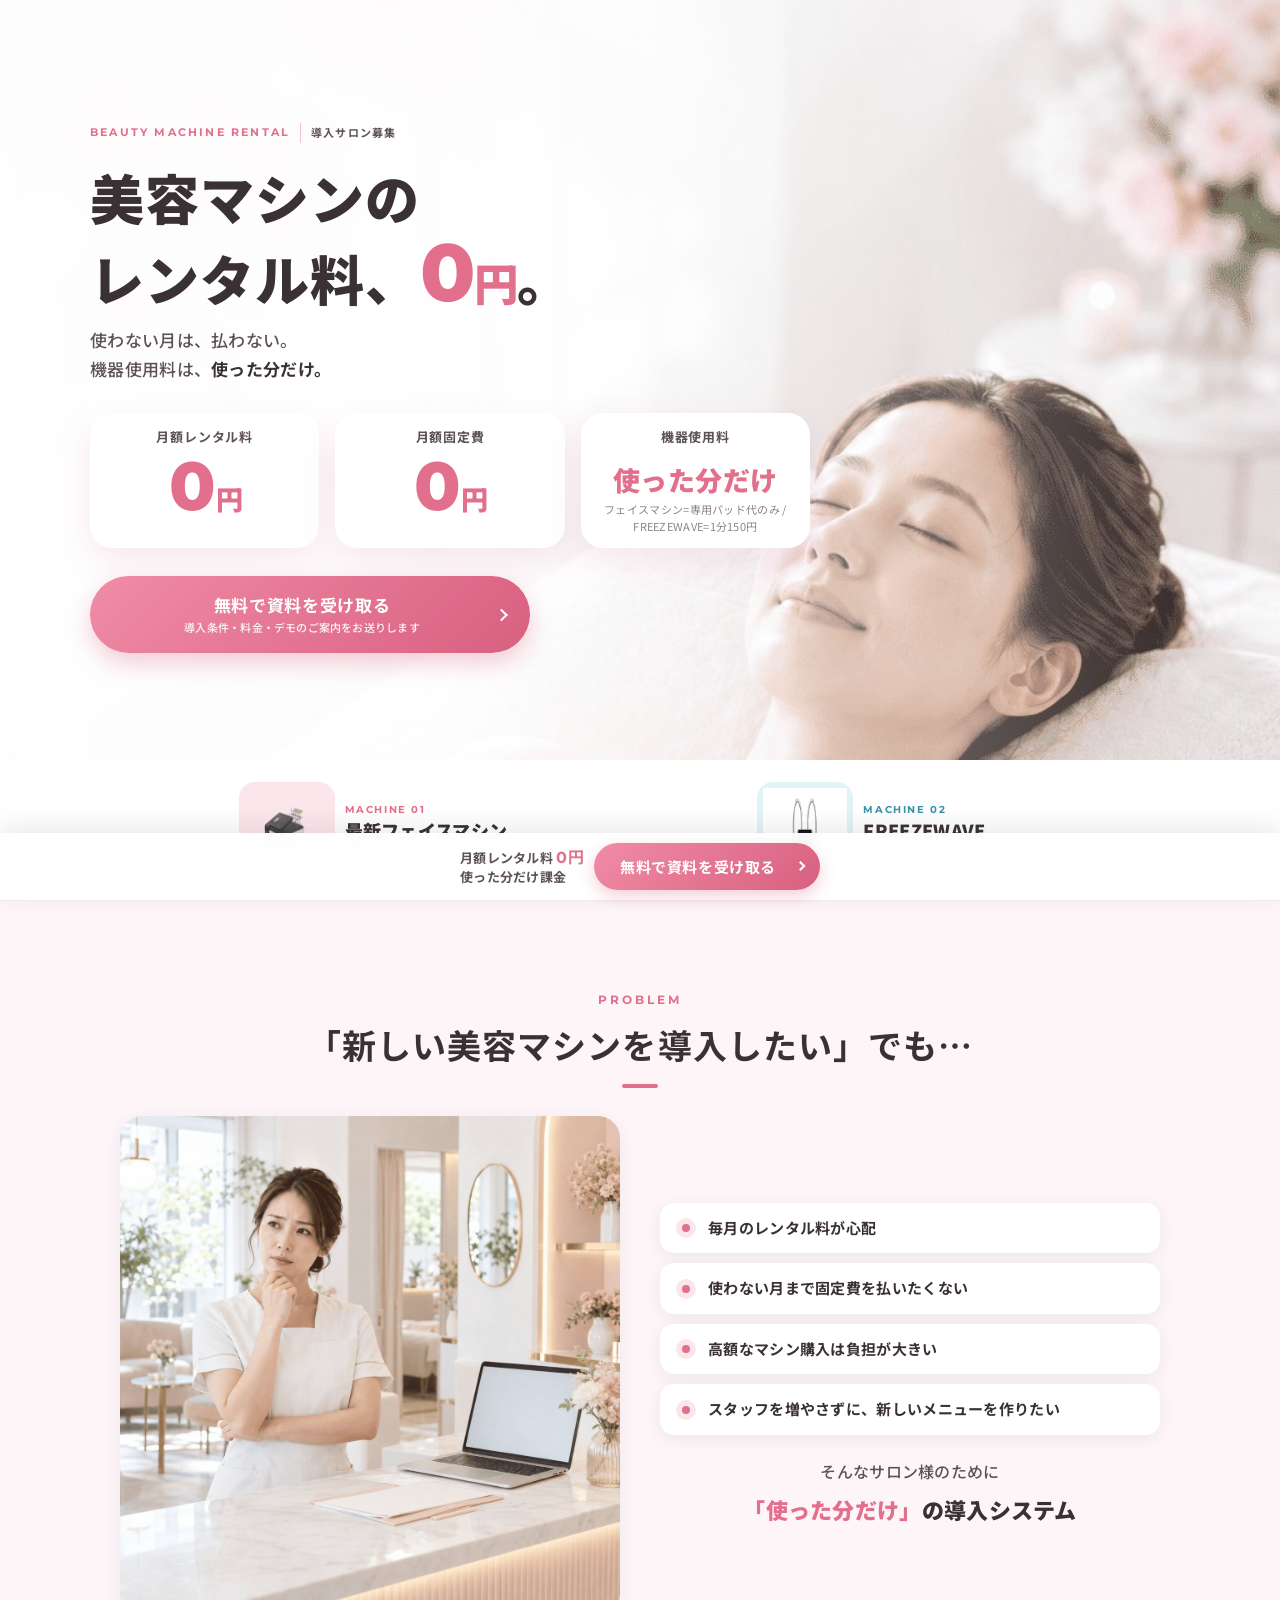
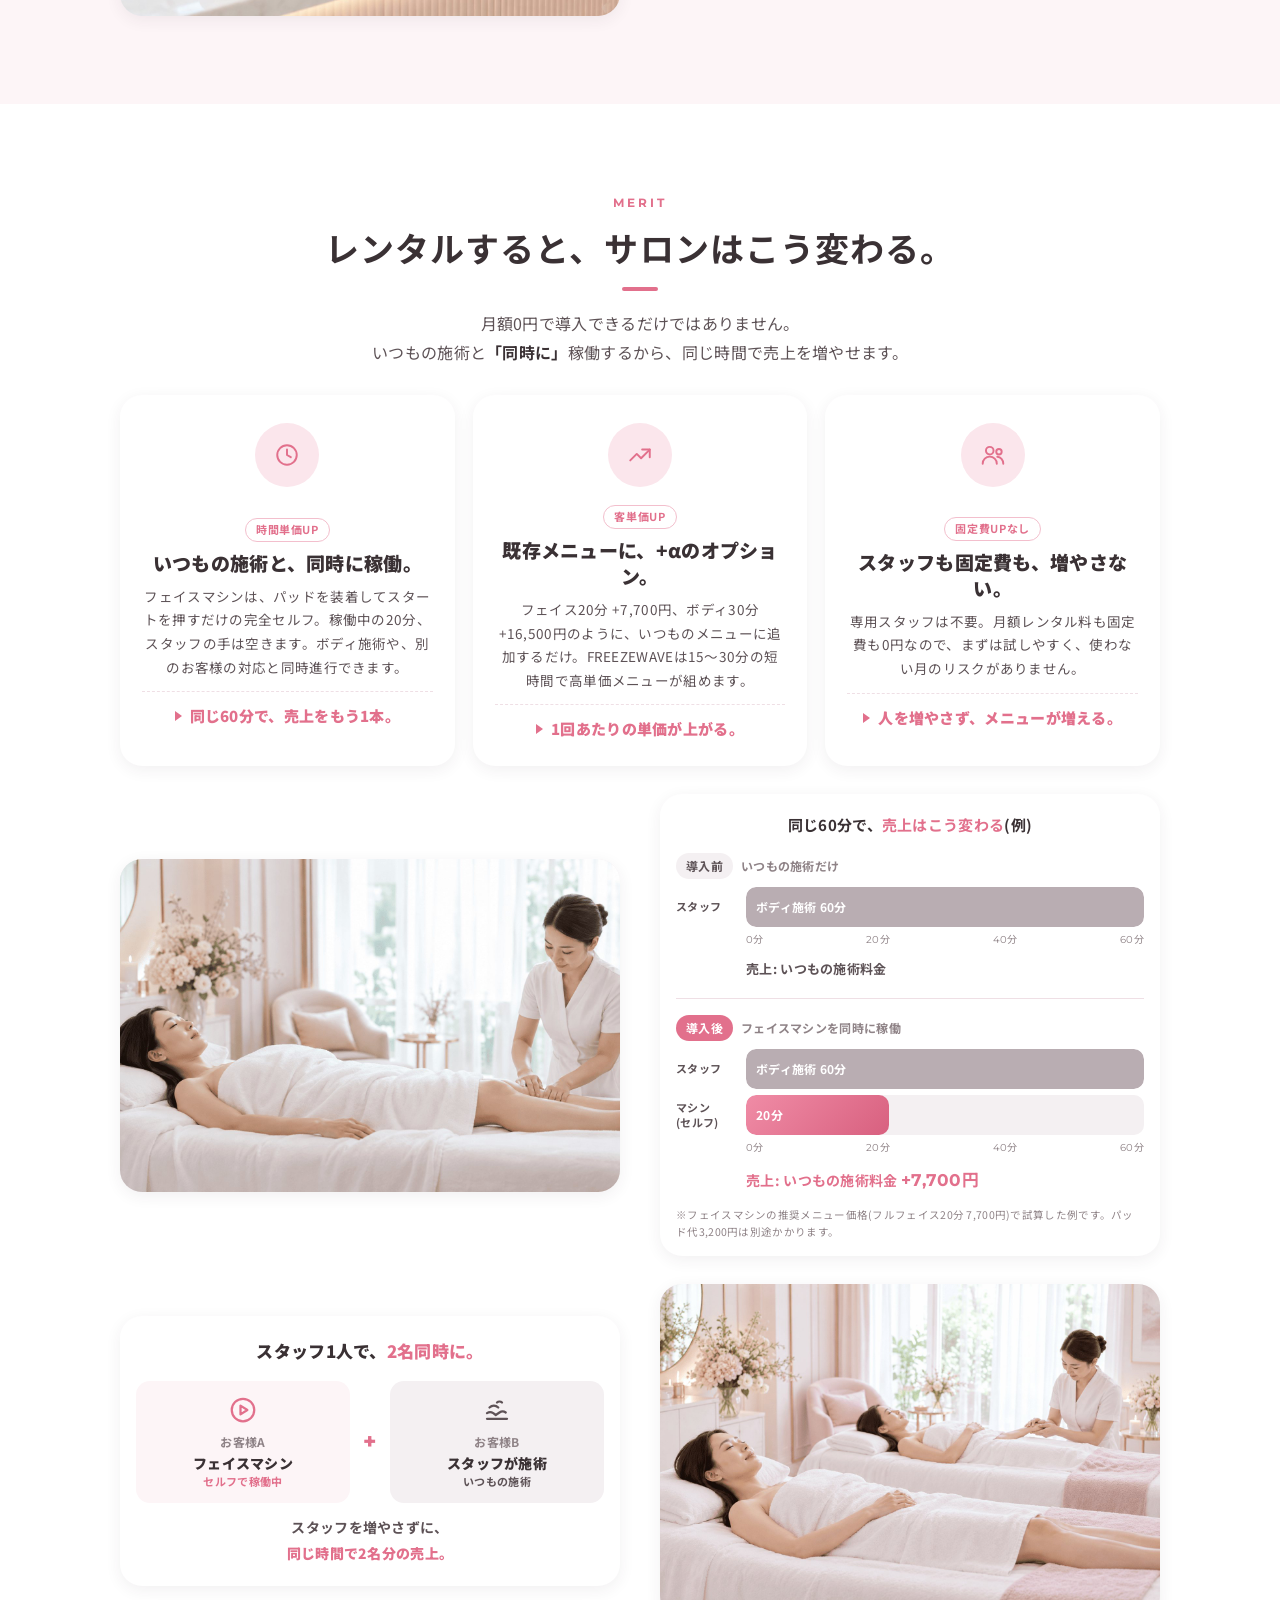
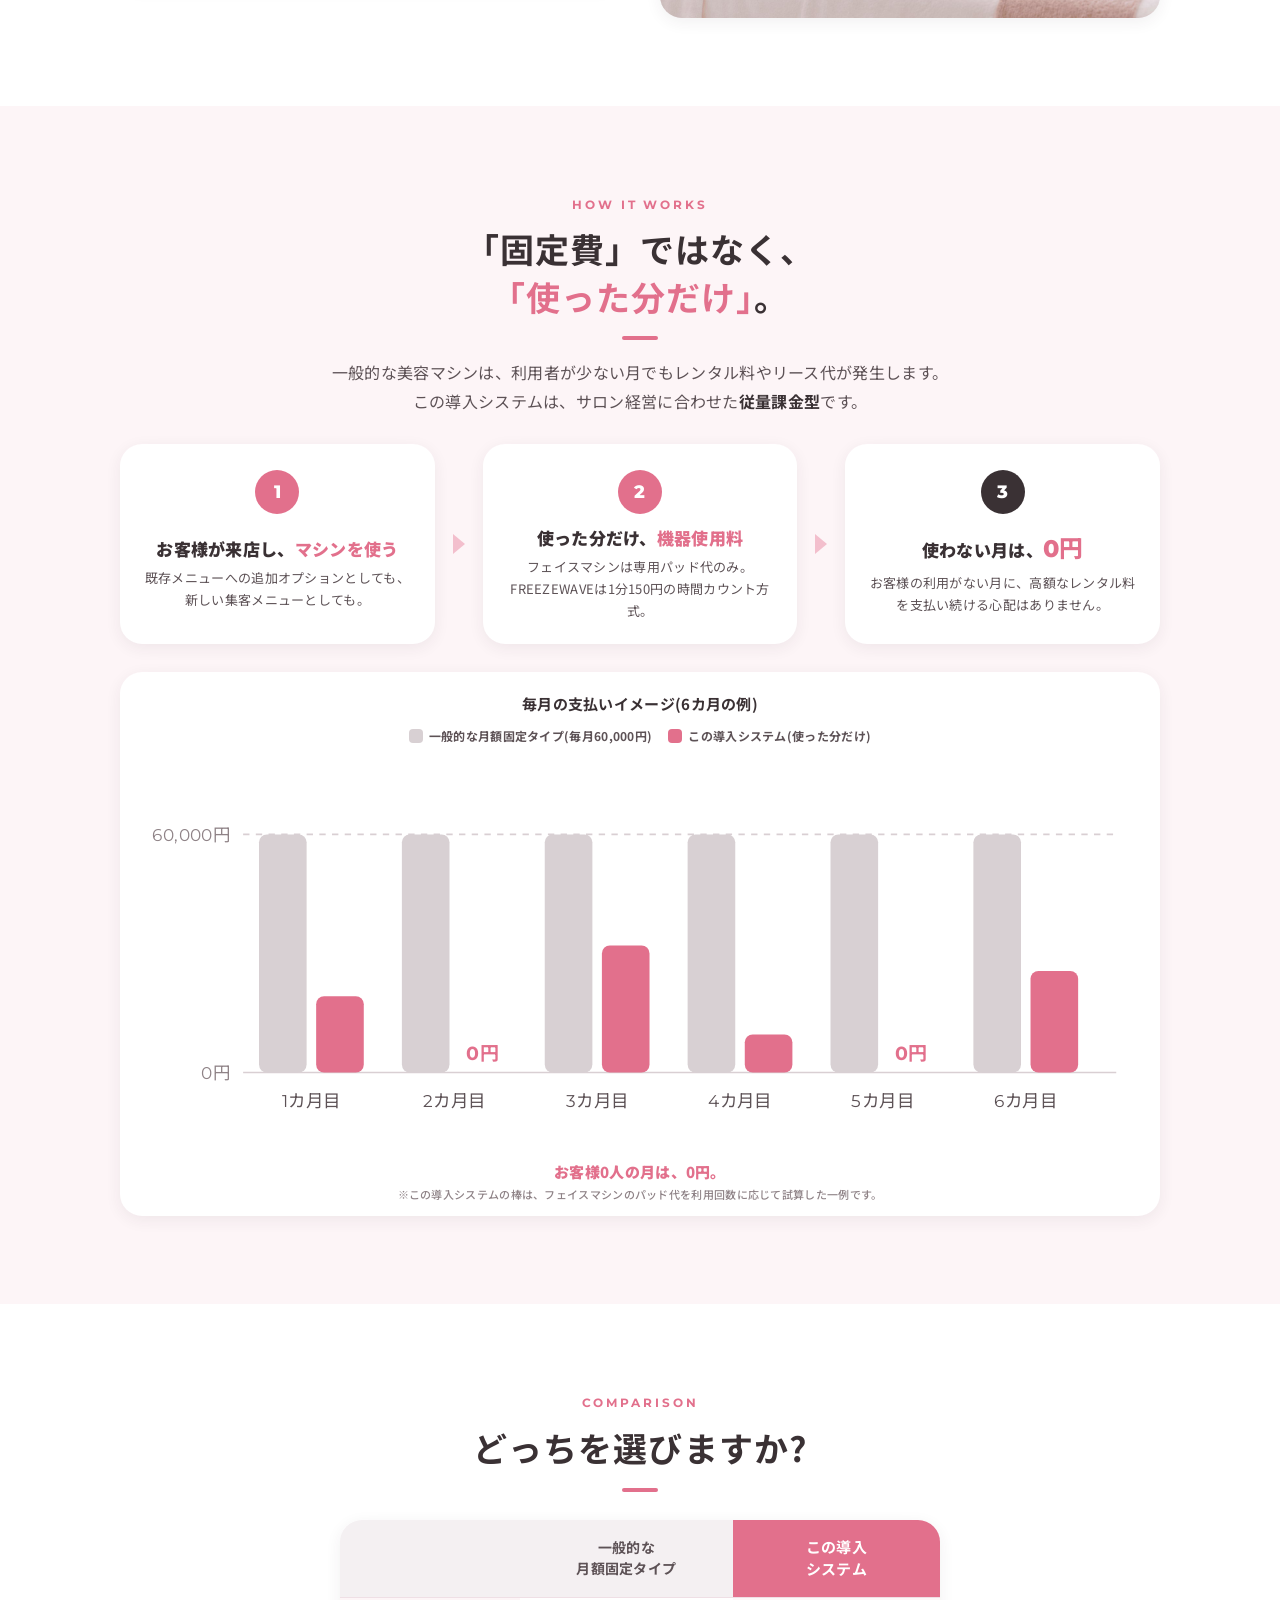
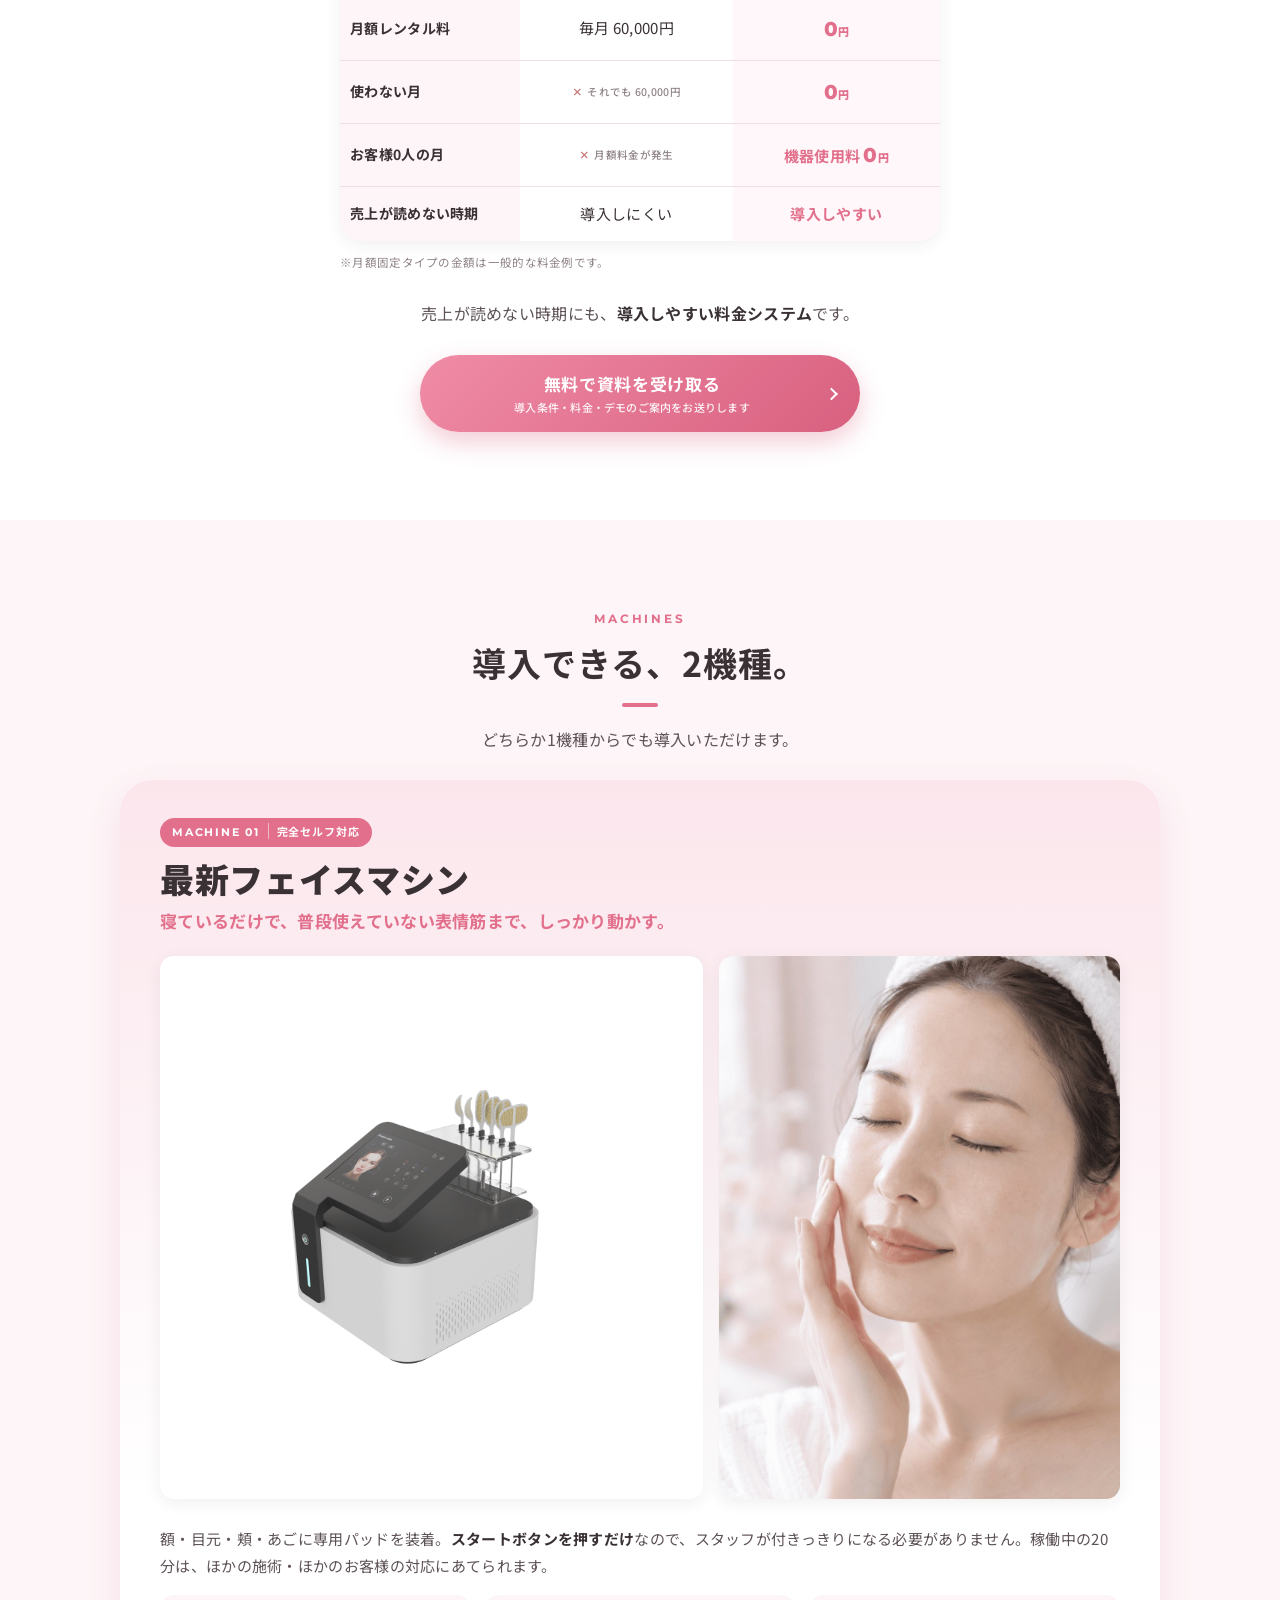
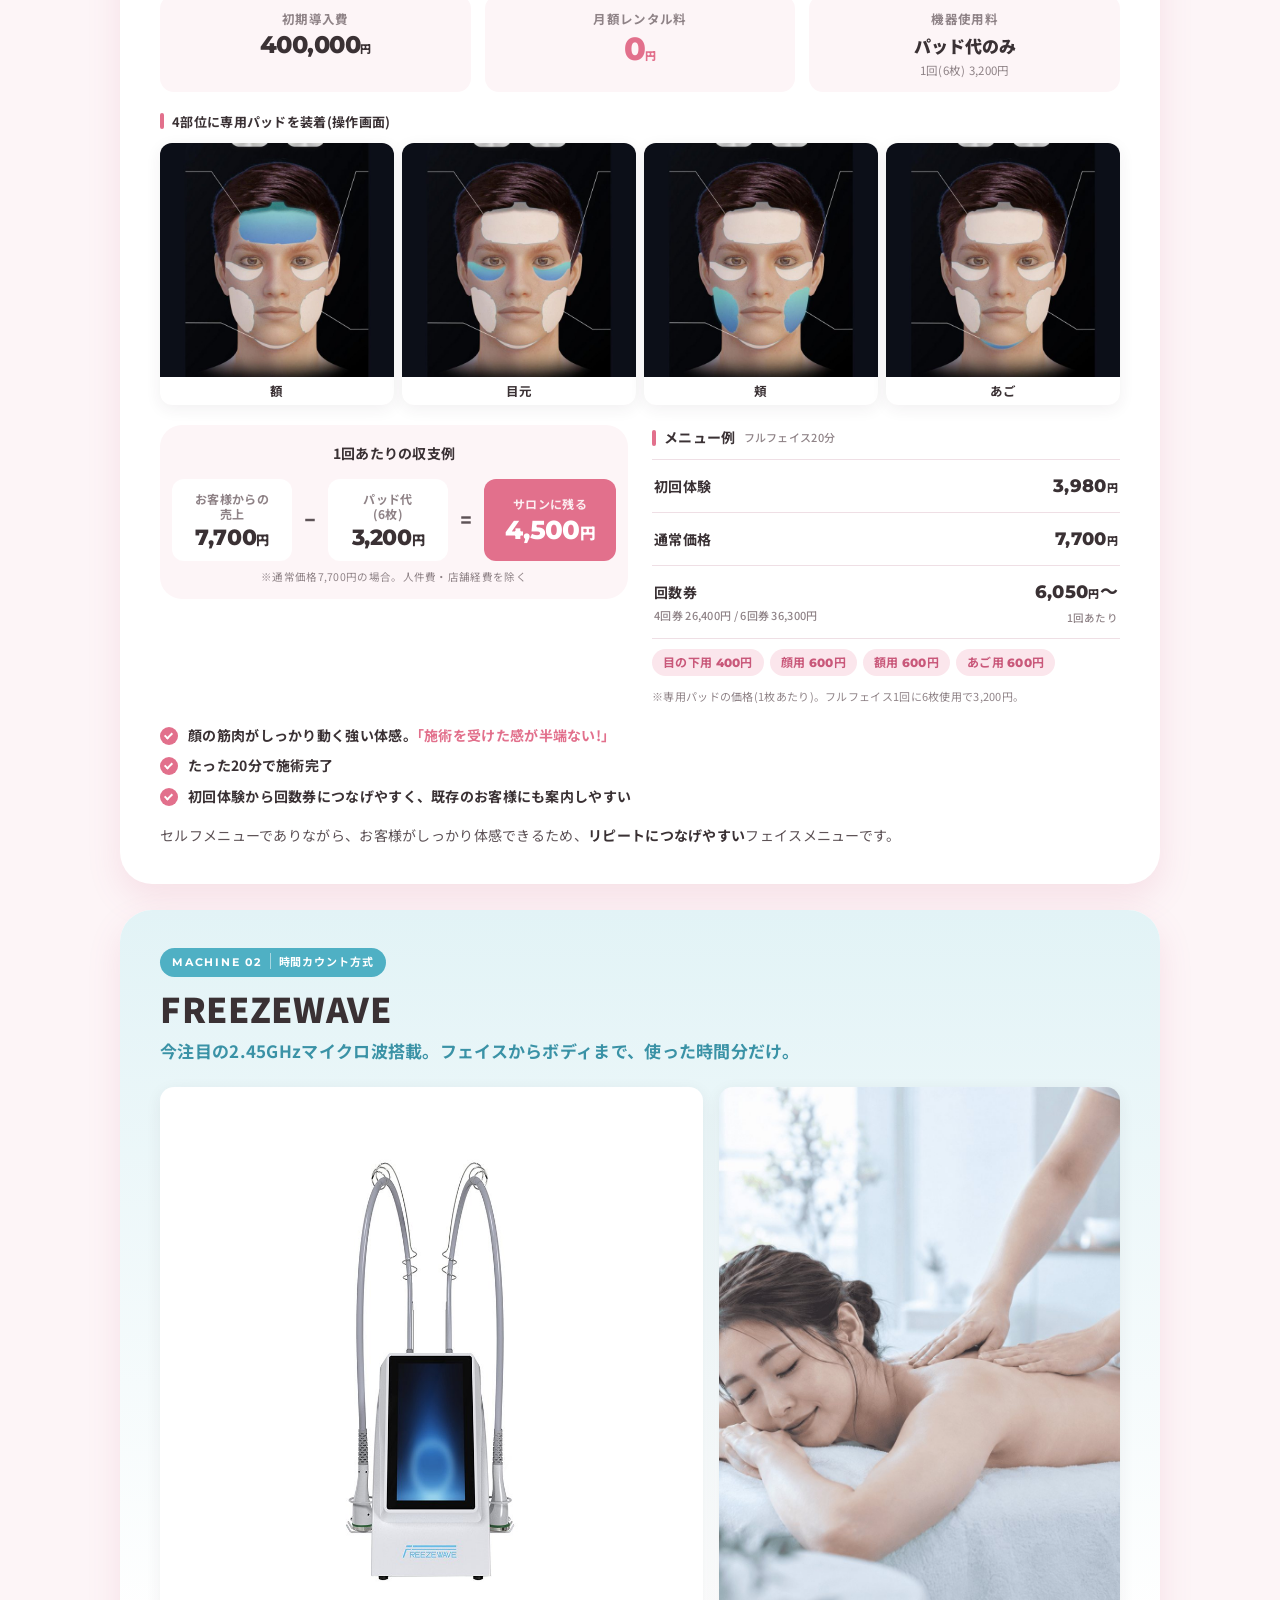
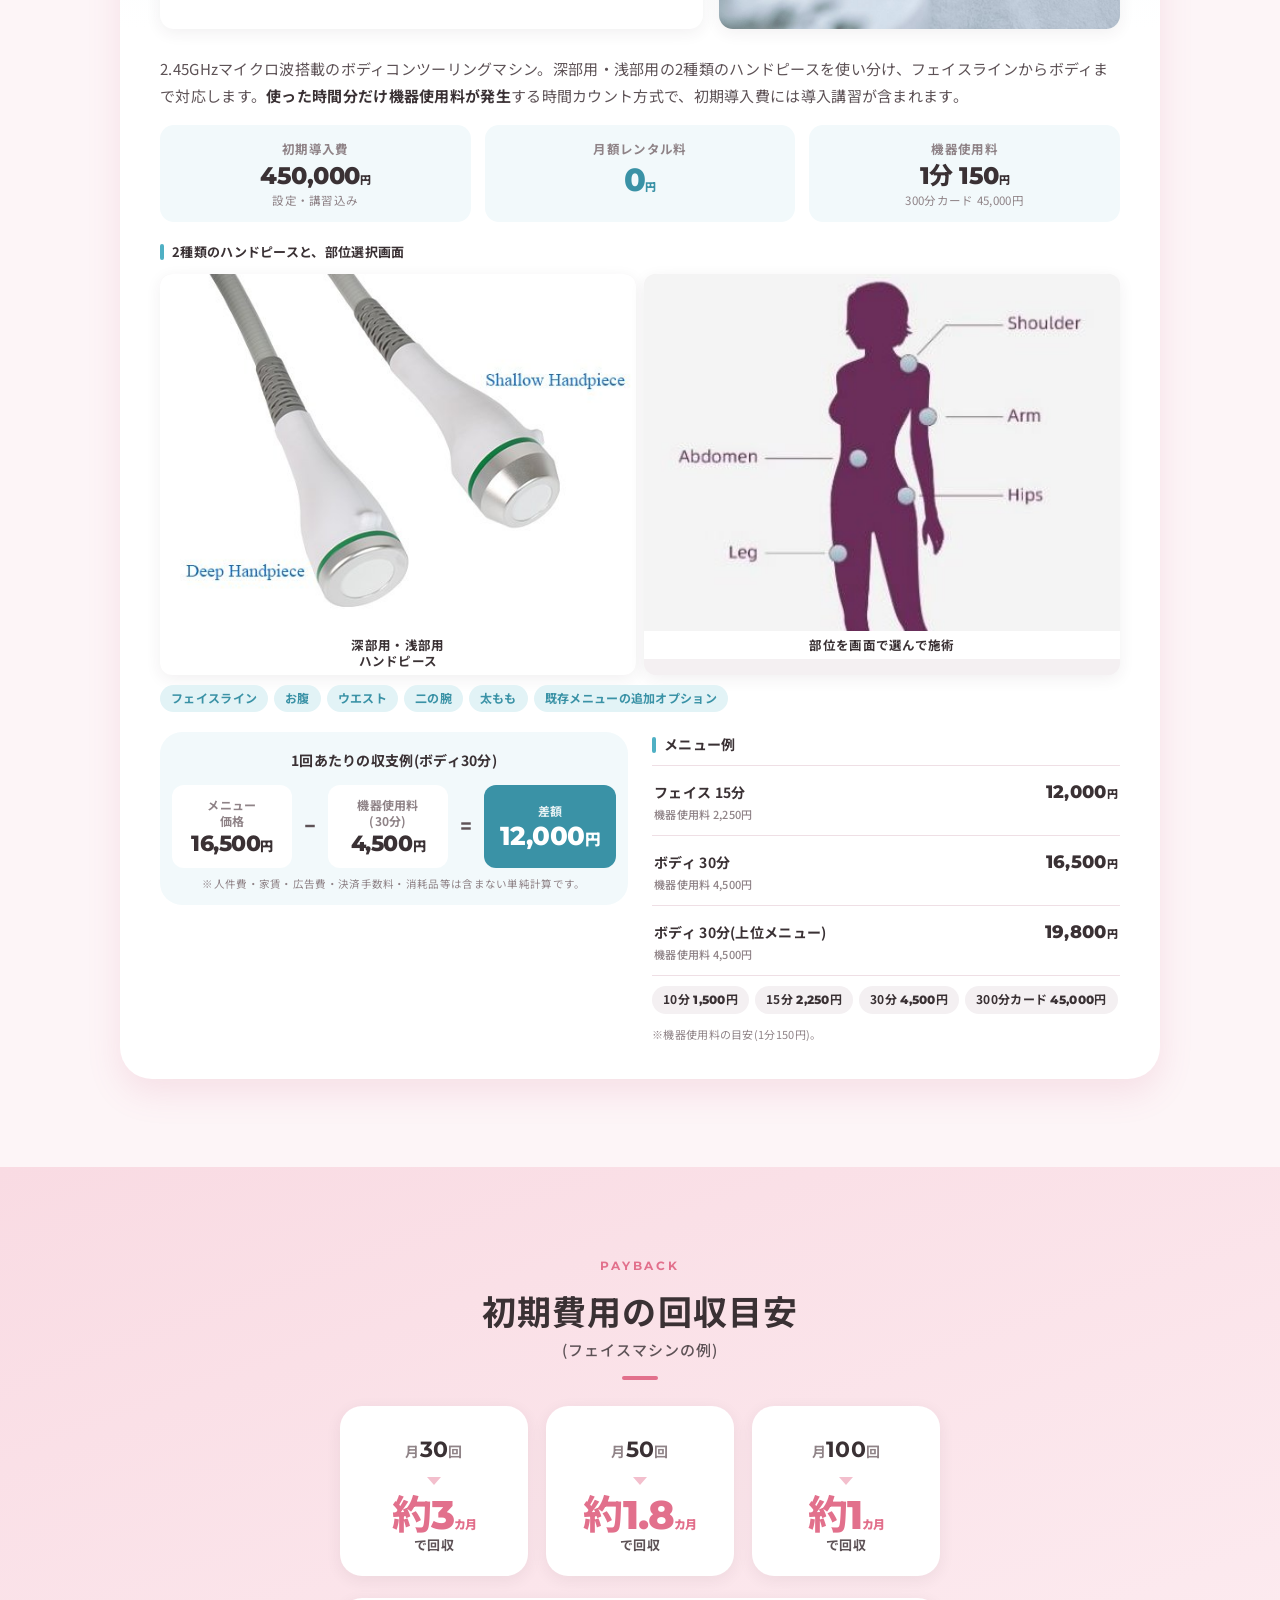
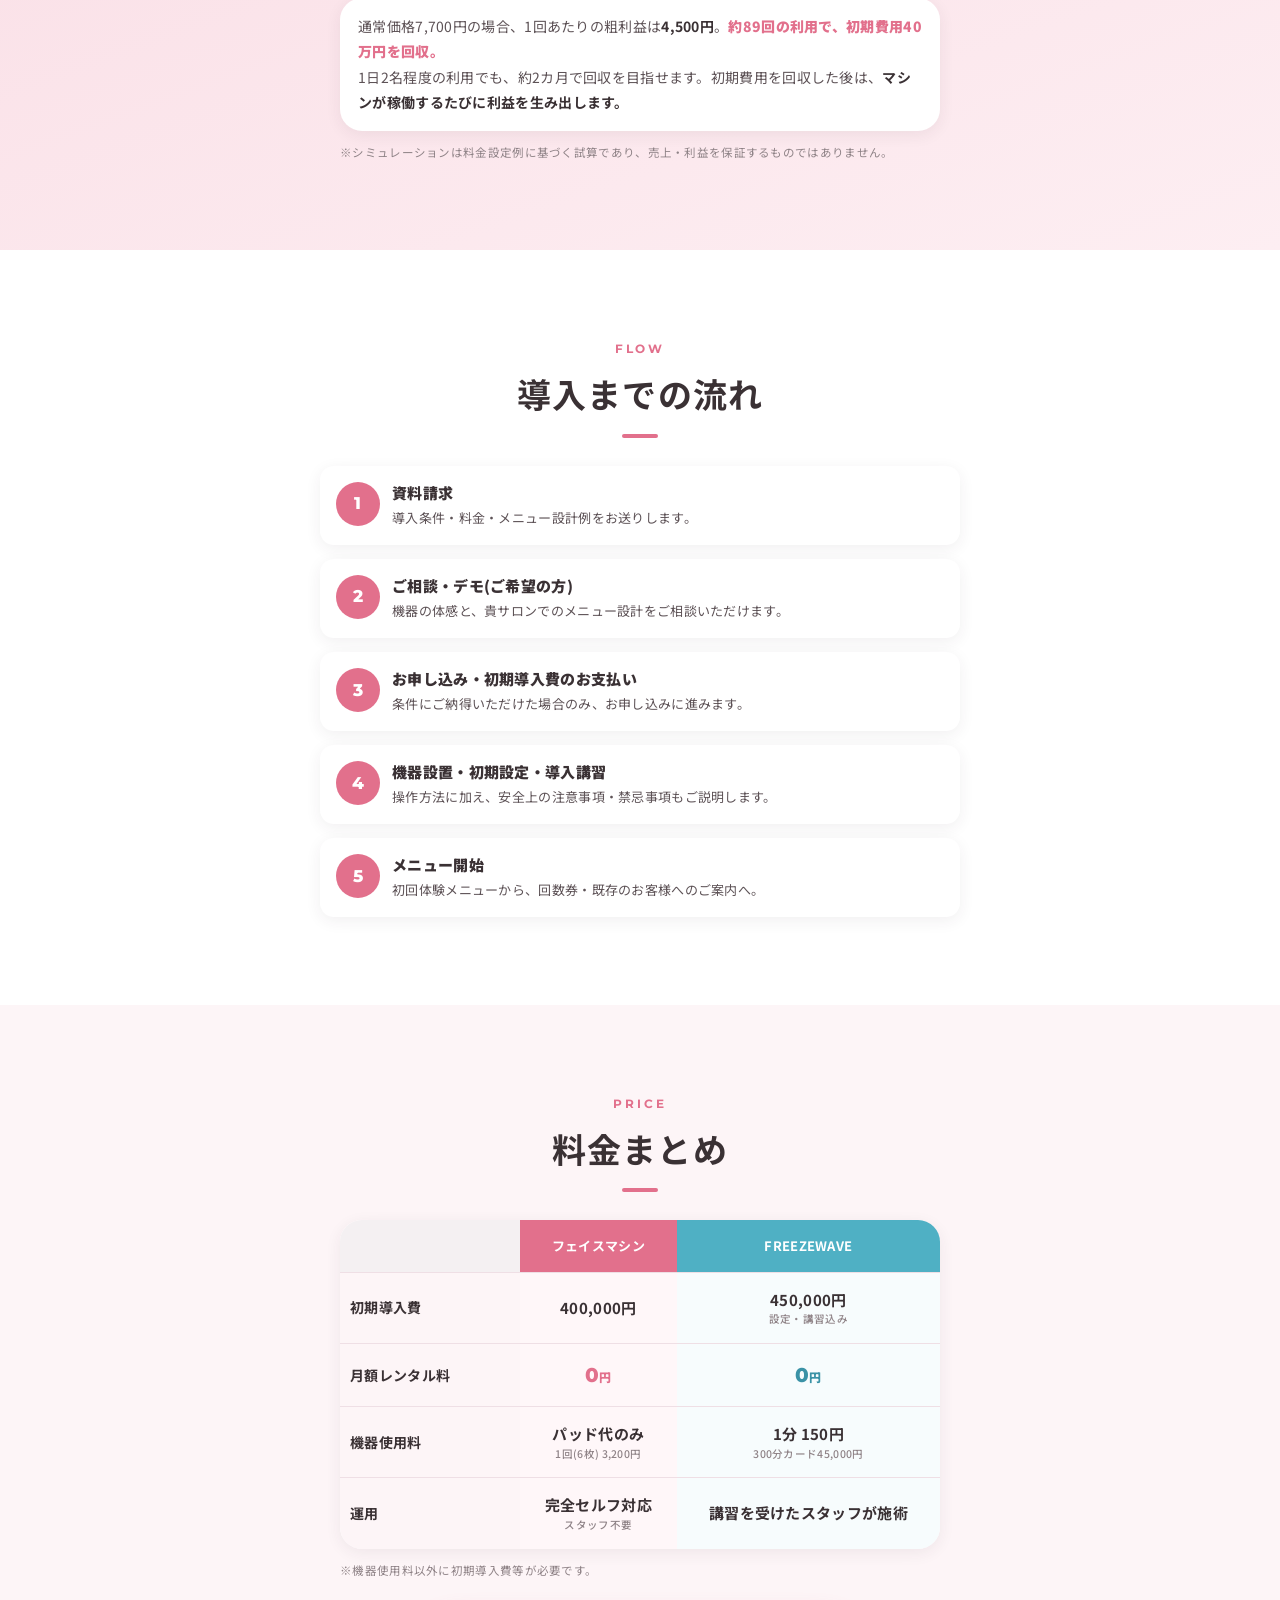
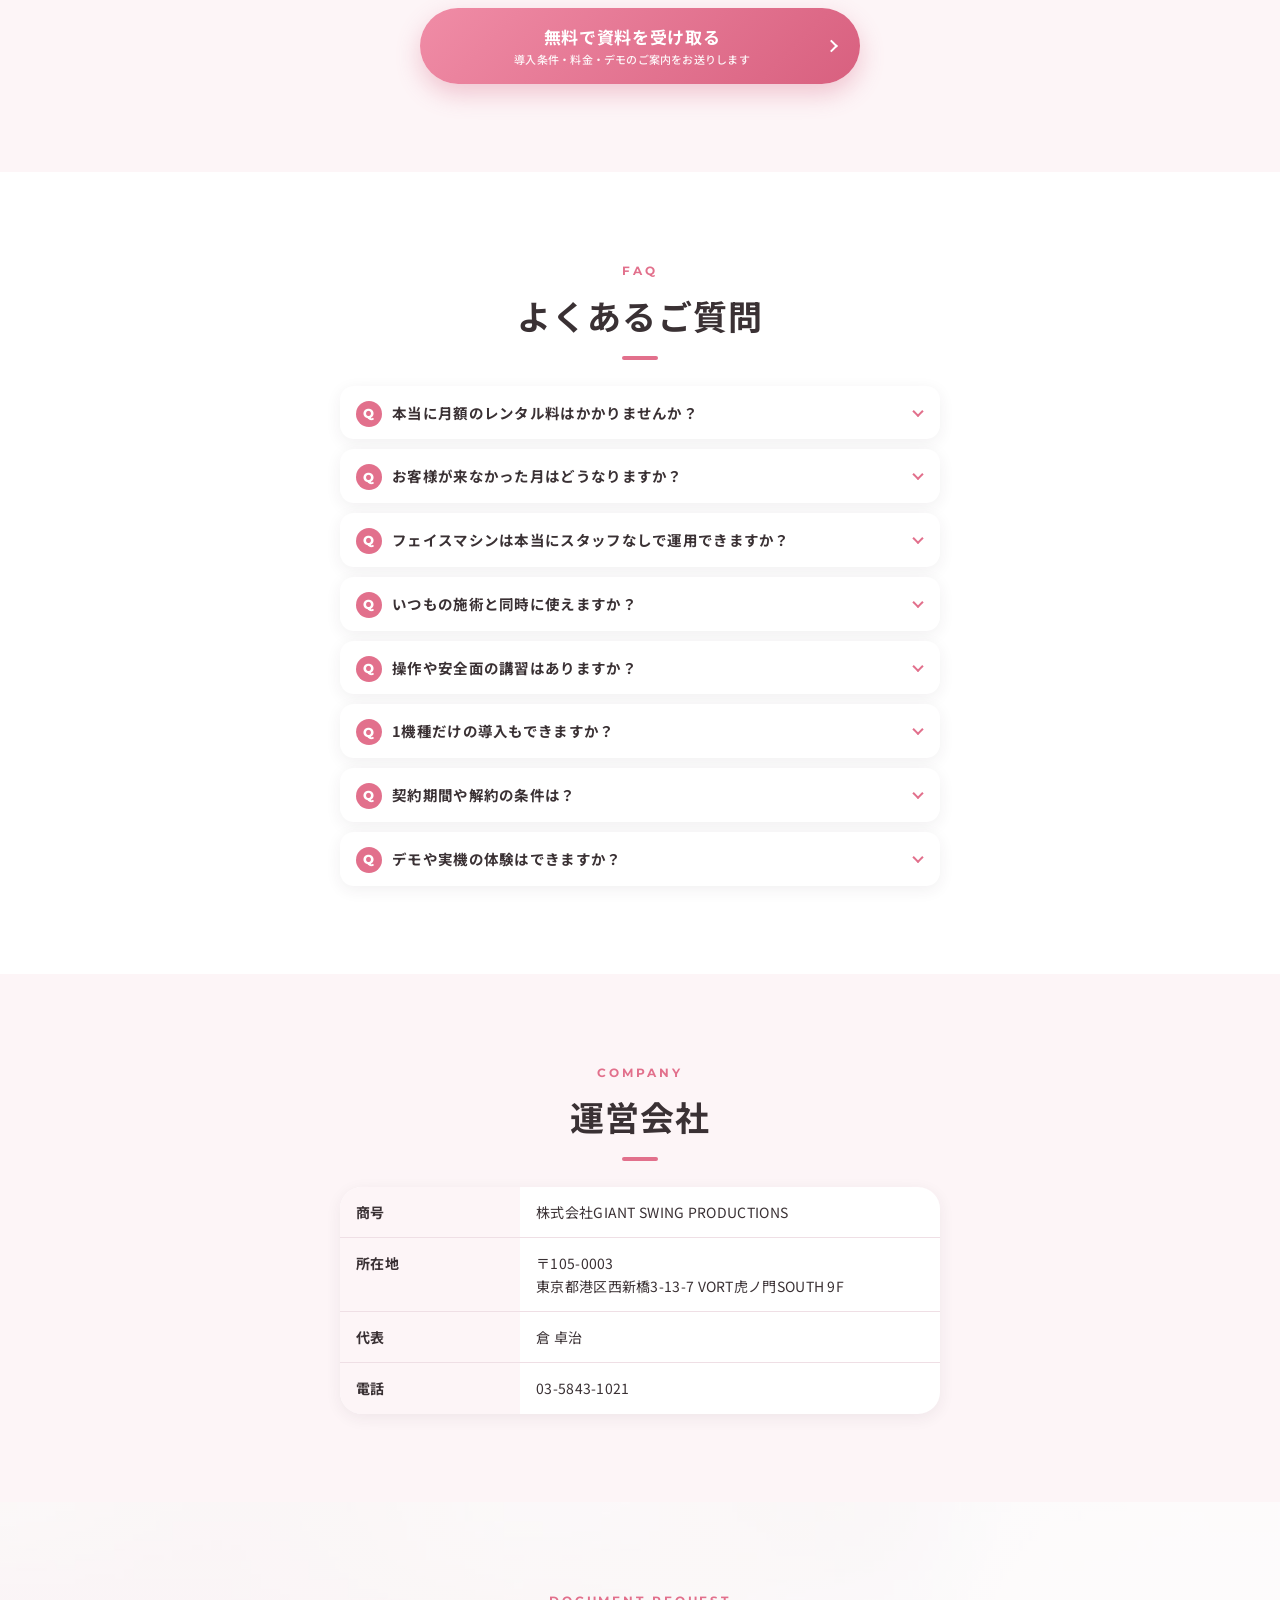
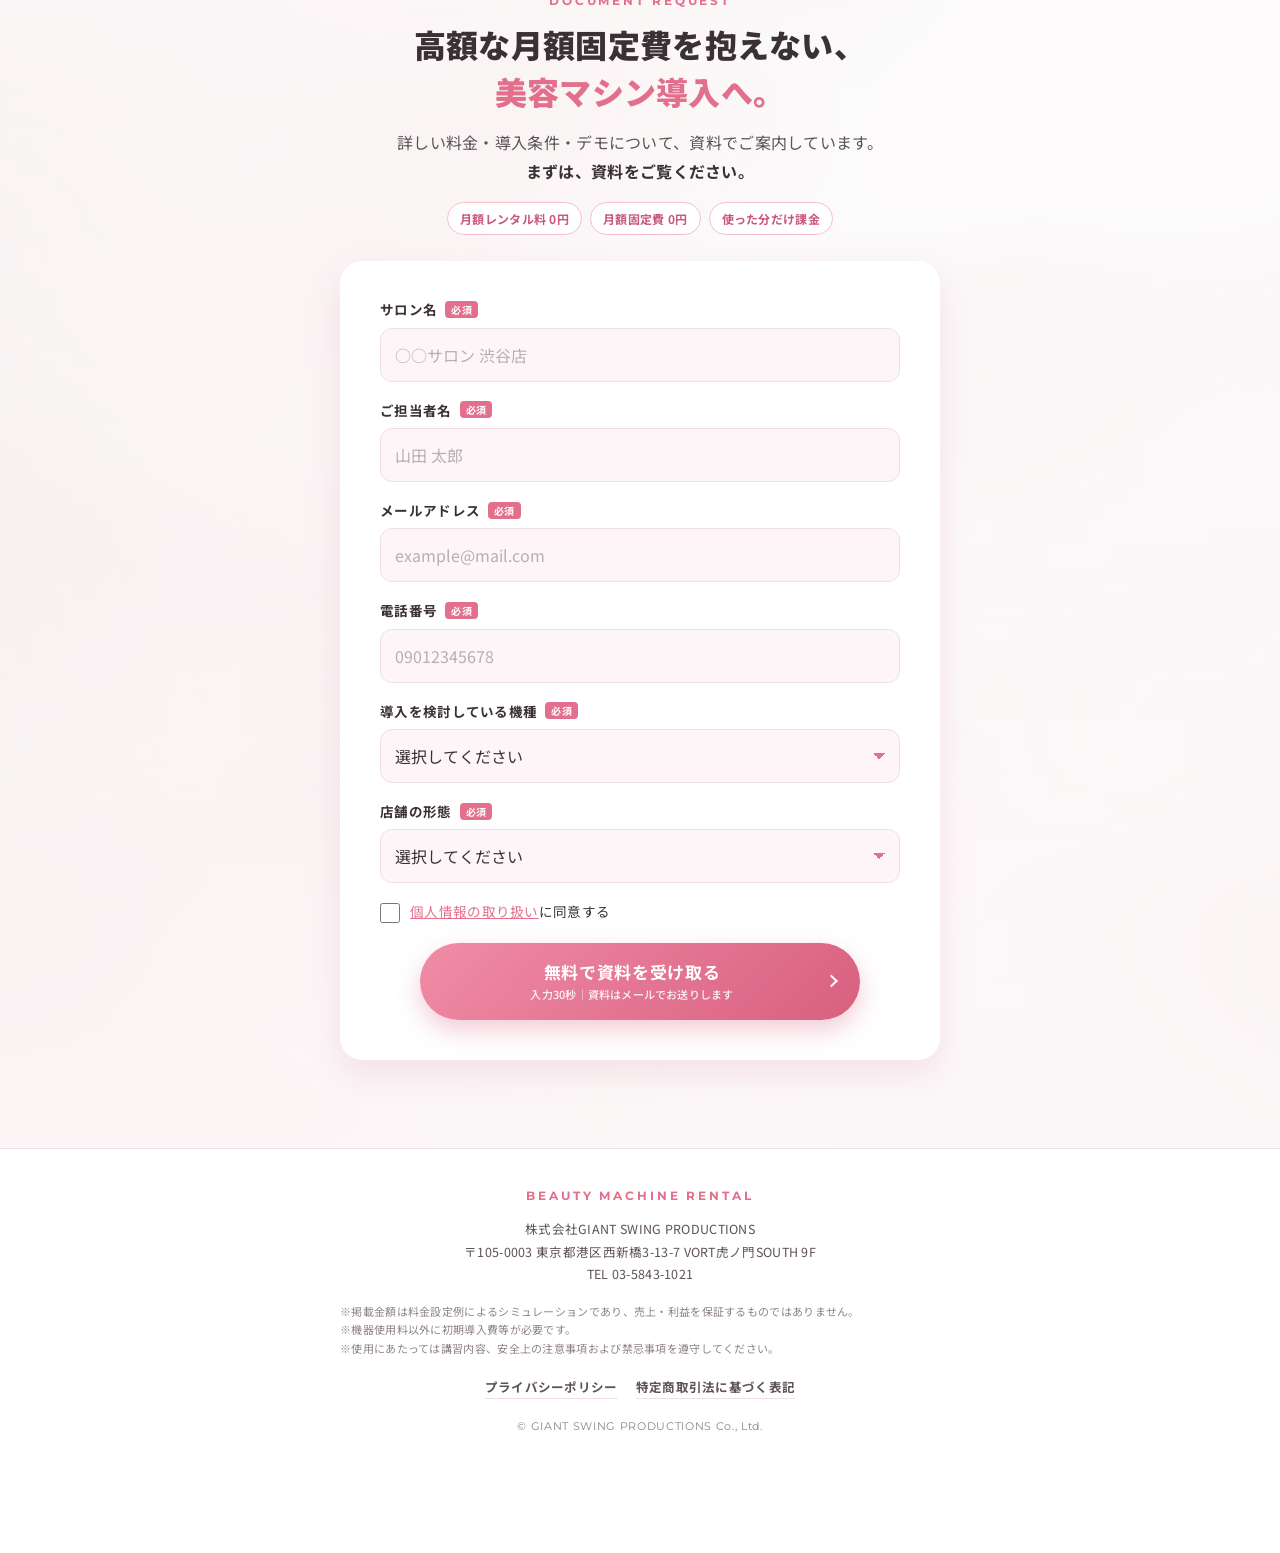
==== commit 22cf2a40: "イメージ写真7枚を実画像に差し替え(ChatGPT生成) - fv-hero-pc / fv-hero-sp / merit-simul / merit-two-clients / owner-wor" ====
--- a/index.html
+++ b/index.html
@@ -28,9 +28,9 @@
   美容マシン「月額レンタル料0円」導入サロン募集LP  v2（2026-09-14 デザイン刷新）
   ・原稿: 最新フェイスマシン レンタル.docx / 美容マシンのレンタル料.docx
   ・製品写真: 各機器のマニュアルから抽出
-  ・イメージ写真: image-brief.md の指示でChatGPT生成 → img/ に同名で差し替え
-    (fv-hero-pc / fv-hero-sp / merit-simul / merit-two-clients / owner-worry /
-     face-care / body-care / consult / bg-texture)
+  ・イメージ写真: image-brief.md の指示でChatGPT生成(2026-09-17 差し替え済み)
+    fv-hero-pc / fv-hero-sp / merit-simul / merit-two-clients / owner-worry / face-care / body-care
+    bg-texture はFV写真のボケ部分から生成。consult(導入の流れ)は未生成のため写真なし
   ▼未設定（プレースホルダー）
   (1) 自動返信メールの資料URL … contact.php の $doc_url
   (2) デモ・相談の日程調整URL … contact.php の $booking_url / thanks.html
@@ -515,15 +515,12 @@
     <p class="sec__eyebrow">FLOW</p>
     <h2 class="sec__title">導入までの流れ</h2>
 
-    <div class="split">
-      <figure class="photo photo--43"><img src="img/consult.jpg" alt="" loading="lazy" width="1536" height="1024"></figure>
-      <div class="steps">
+    <div class="steps steps--single">
         <div class="step"><span class="step__num">1</span><div><h3 class="step__ttl">資料請求</h3><p class="step__txt">導入条件・料金・メニュー設計例をお送りします。</p></div></div>
         <div class="step"><span class="step__num">2</span><div><h3 class="step__ttl">ご相談・デモ(ご希望の方)</h3><p class="step__txt">機器の体感と、貴サロンでのメニュー設計をご相談いただけます。</p></div></div>
         <div class="step"><span class="step__num">3</span><div><h3 class="step__ttl">お申し込み・初期導入費のお支払い</h3><p class="step__txt">条件にご納得いただけた場合のみ、お申し込みに進みます。</p></div></div>
         <div class="step"><span class="step__num">4</span><div><h3 class="step__ttl">機器設置・初期設定・導入講習</h3><p class="step__txt">操作方法に加え、安全上の注意事項・禁忌事項もご説明します。</p></div></div>
         <div class="step"><span class="step__num">5</span><div><h3 class="step__ttl">メニュー開始</h3><p class="step__txt">初回体験メニューから、回数券・既存のお客様へのご案内へ。</p></div></div>
-      </div>
     </div>
   </div>
 </section>
--- a/css/style.css
+++ b/css/style.css
@@ -483,6 +483,7 @@
 .step__num { width: 44px; height: 44px; border-radius: 50%; background: var(--rose); color: #fff; font-family: var(--num); font-weight: 800; font-size: 17px; display: flex; align-items: center; justify-content: center; }
 .step__ttl { font-size: 15px; font-weight: 900; line-height: 1.4; }
 .step__txt { font-size: 13px; color: var(--ink2); margin-top: 4px; line-height: 1.7; }
+.steps--single { margin-top: 28px; max-width: 640px; margin-left: auto; margin-right: auto; }
 @media (min-width: 900px) {
   .steps { gap: 14px; }
 }
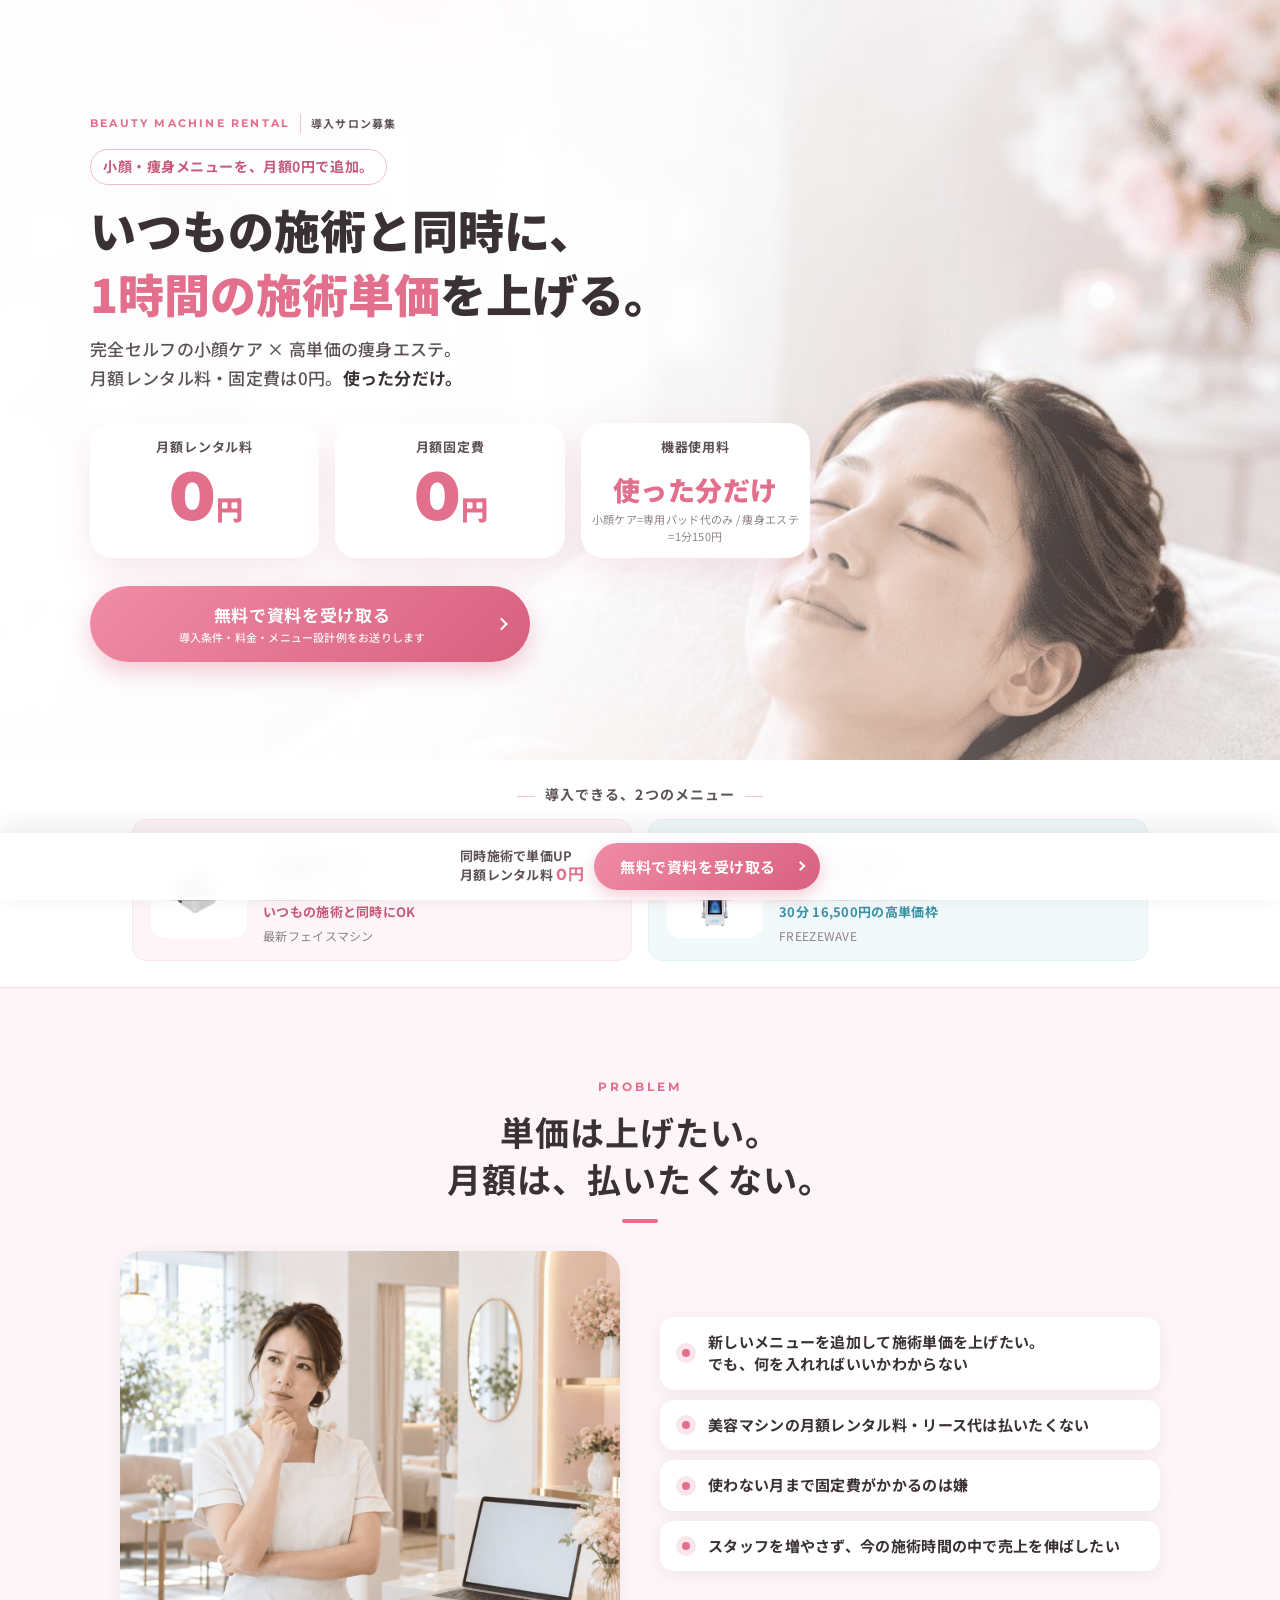
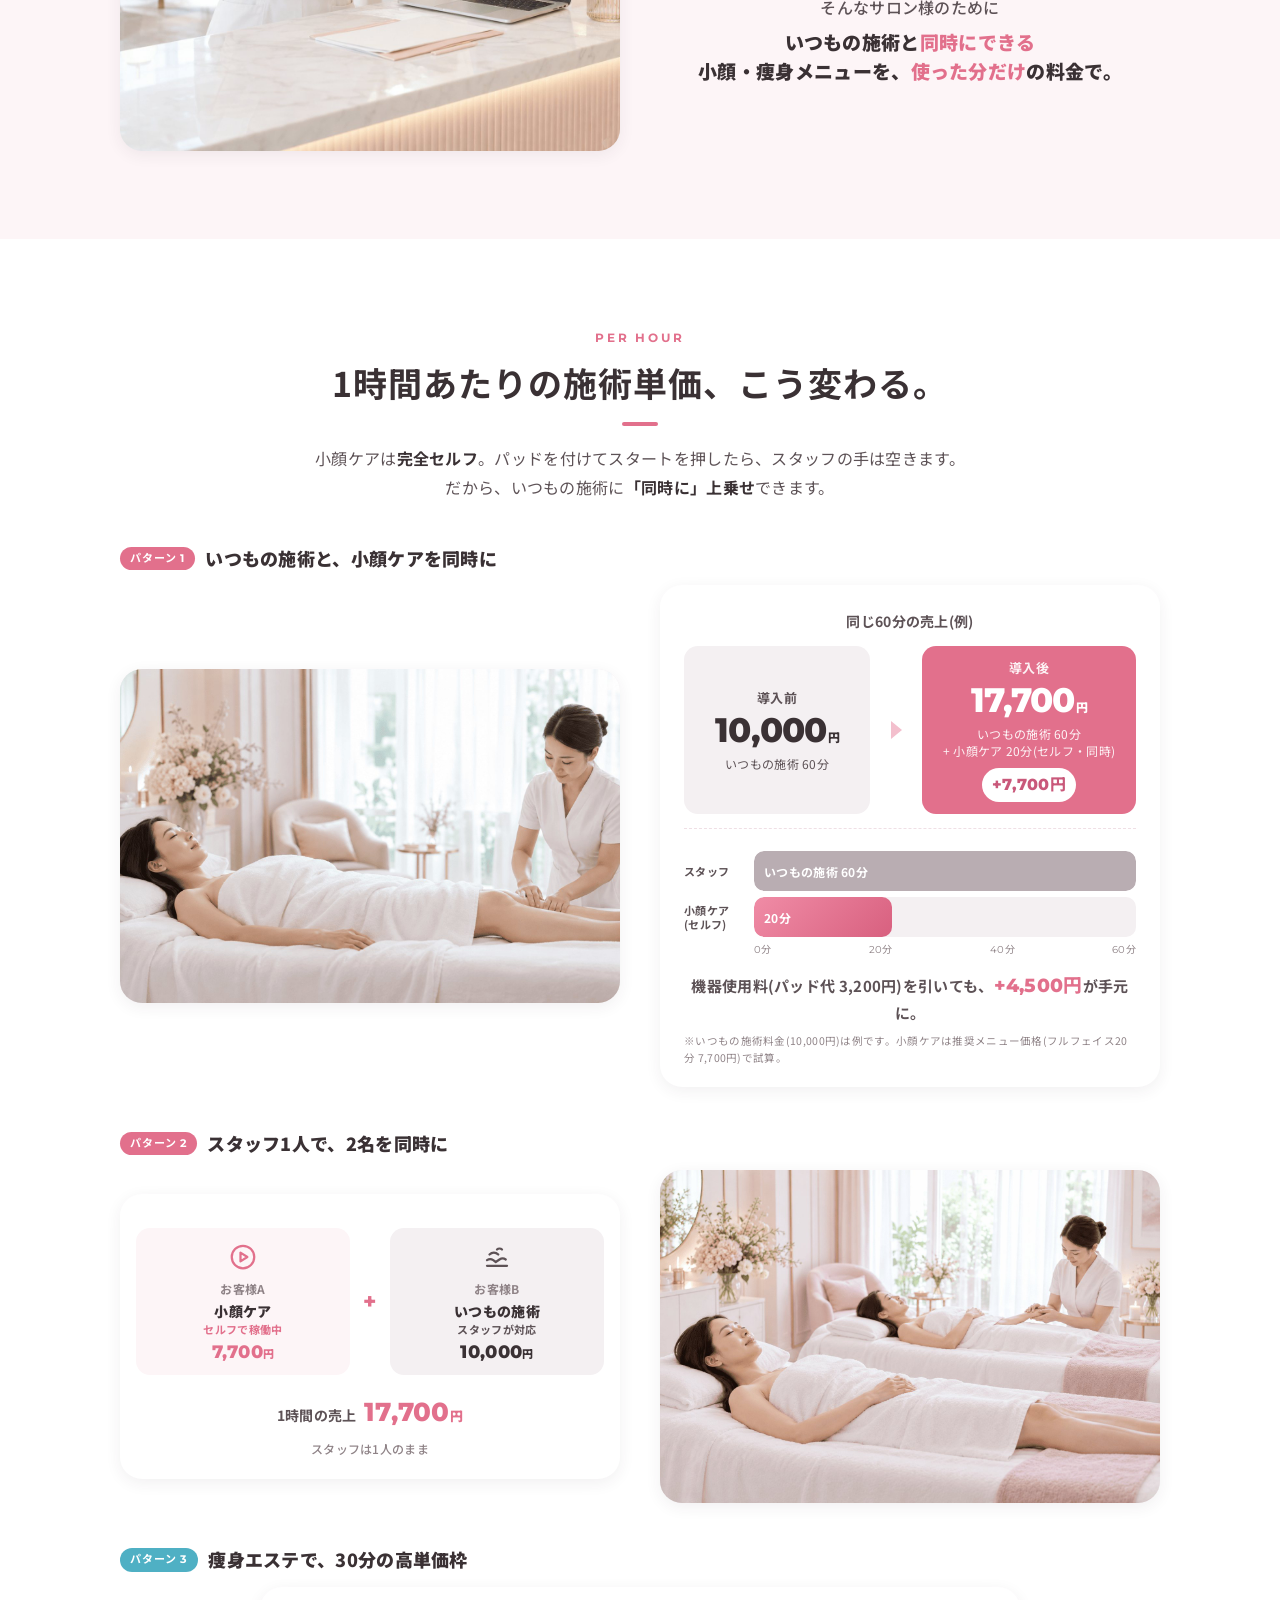
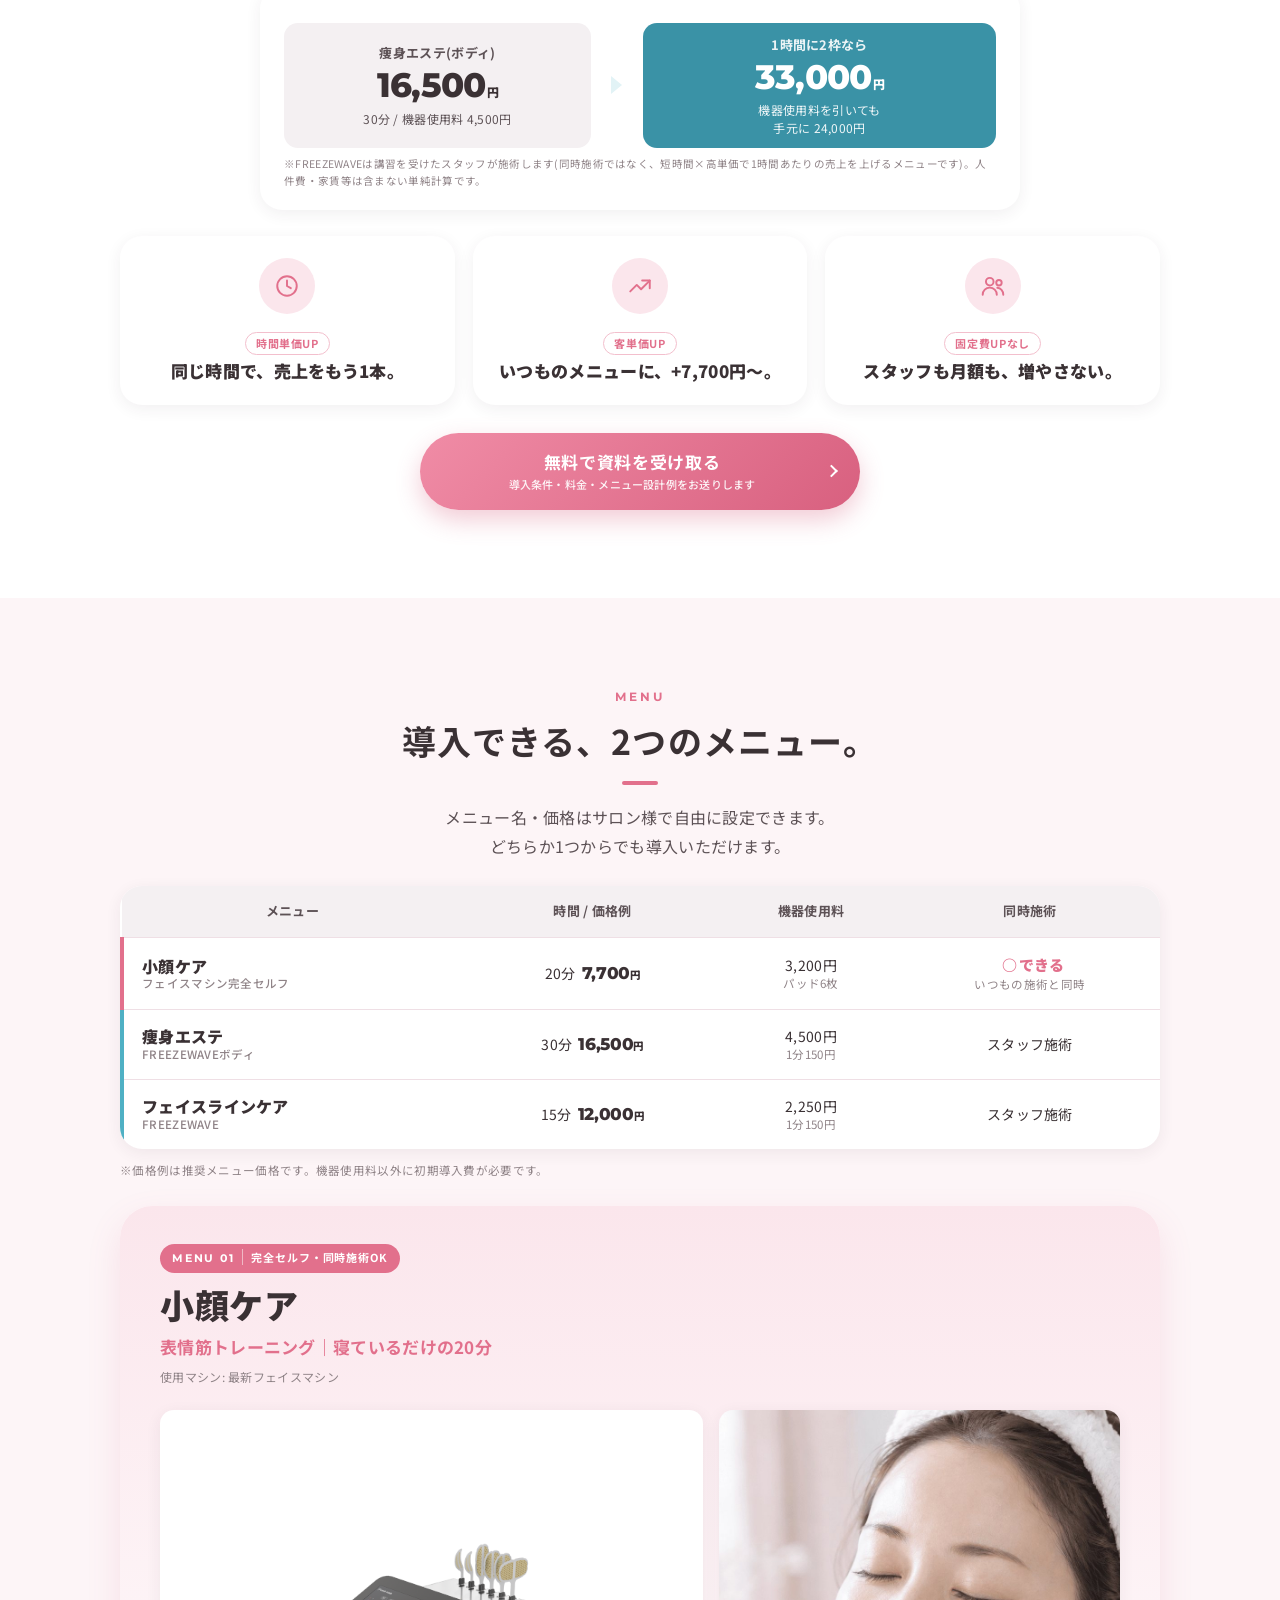
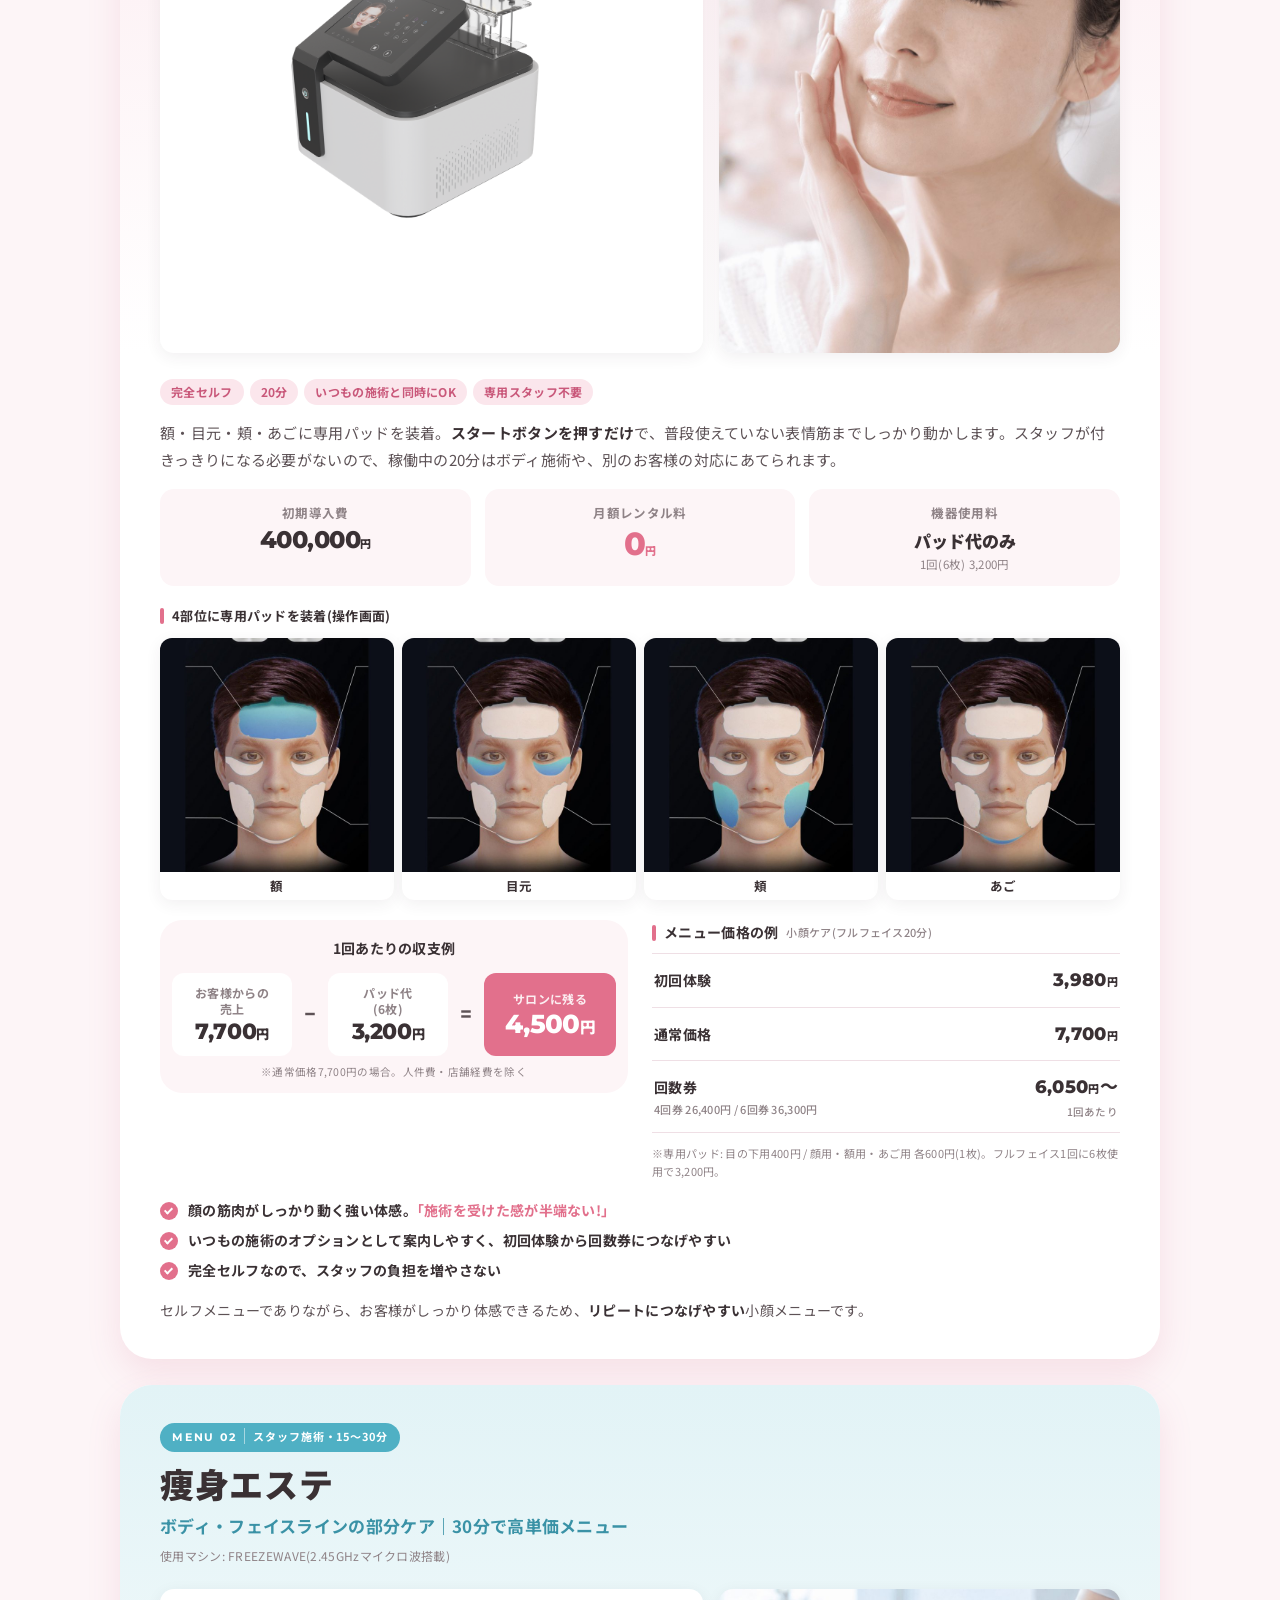
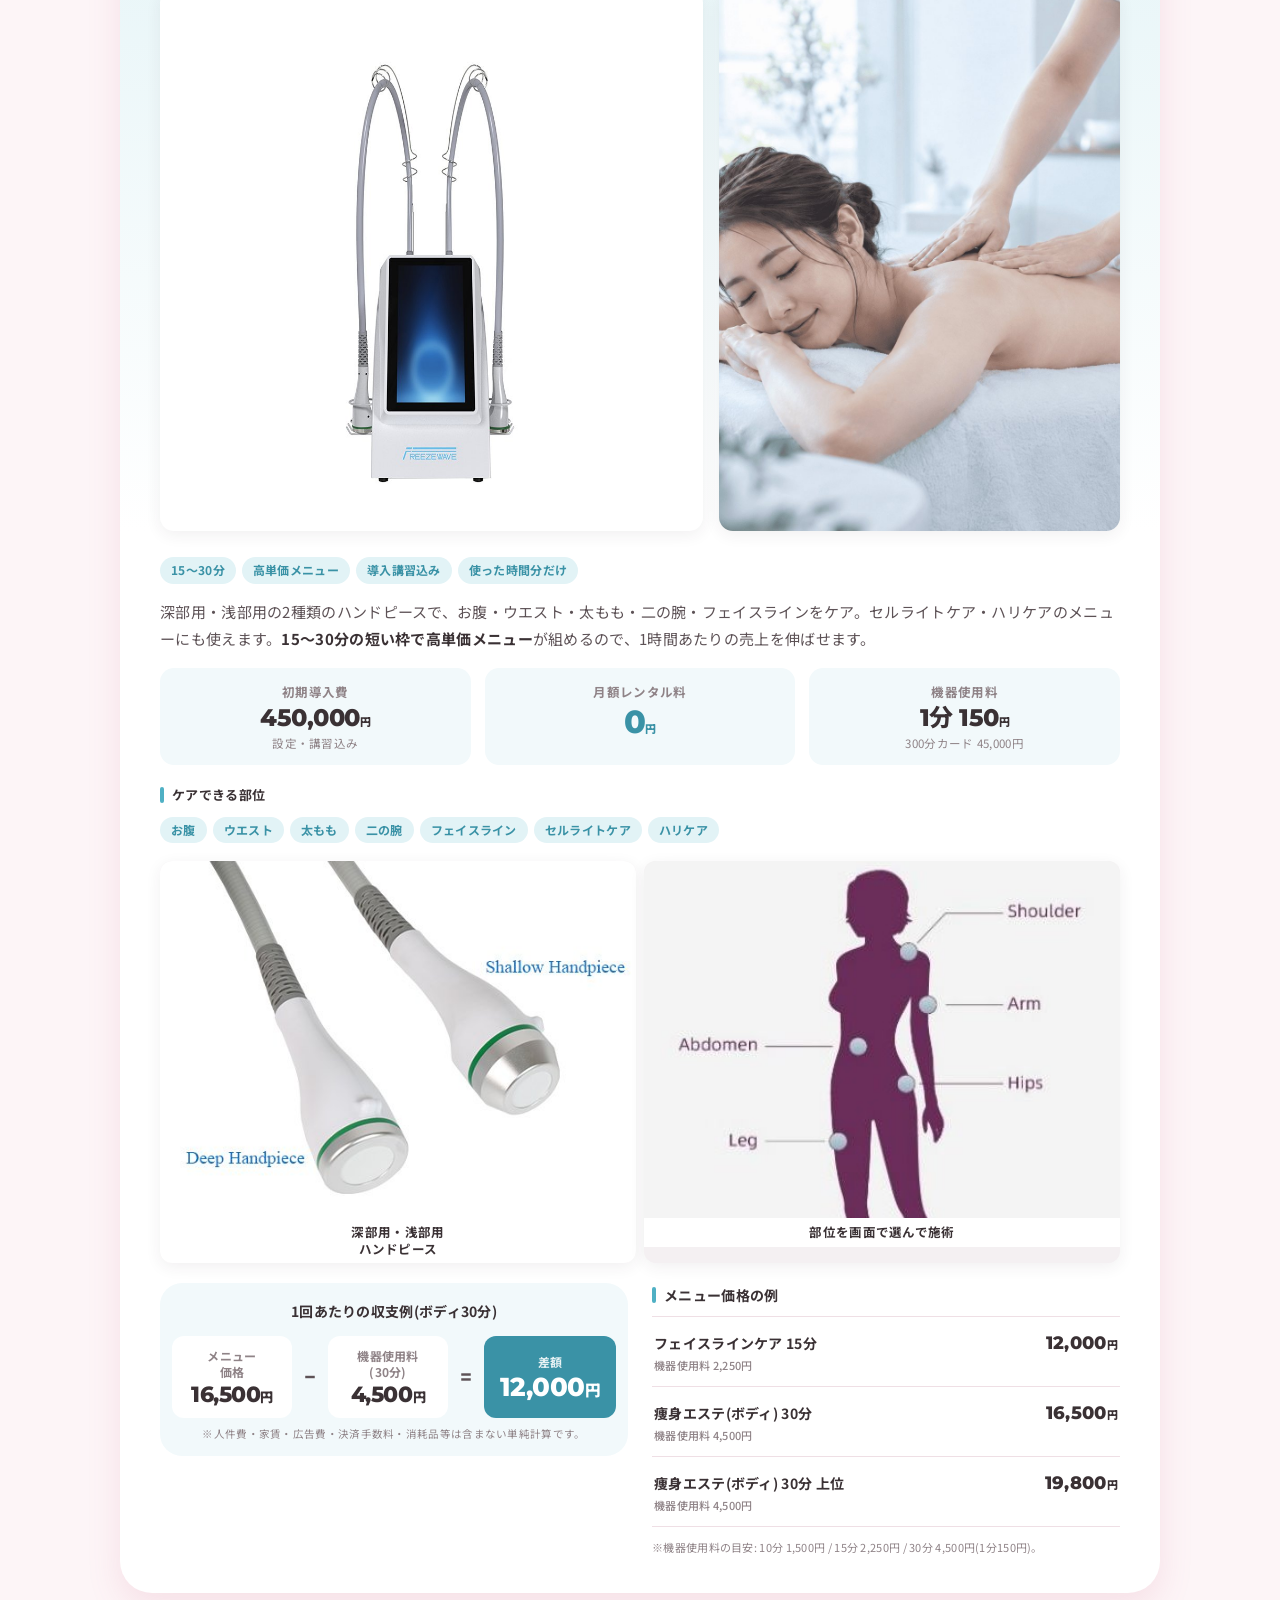
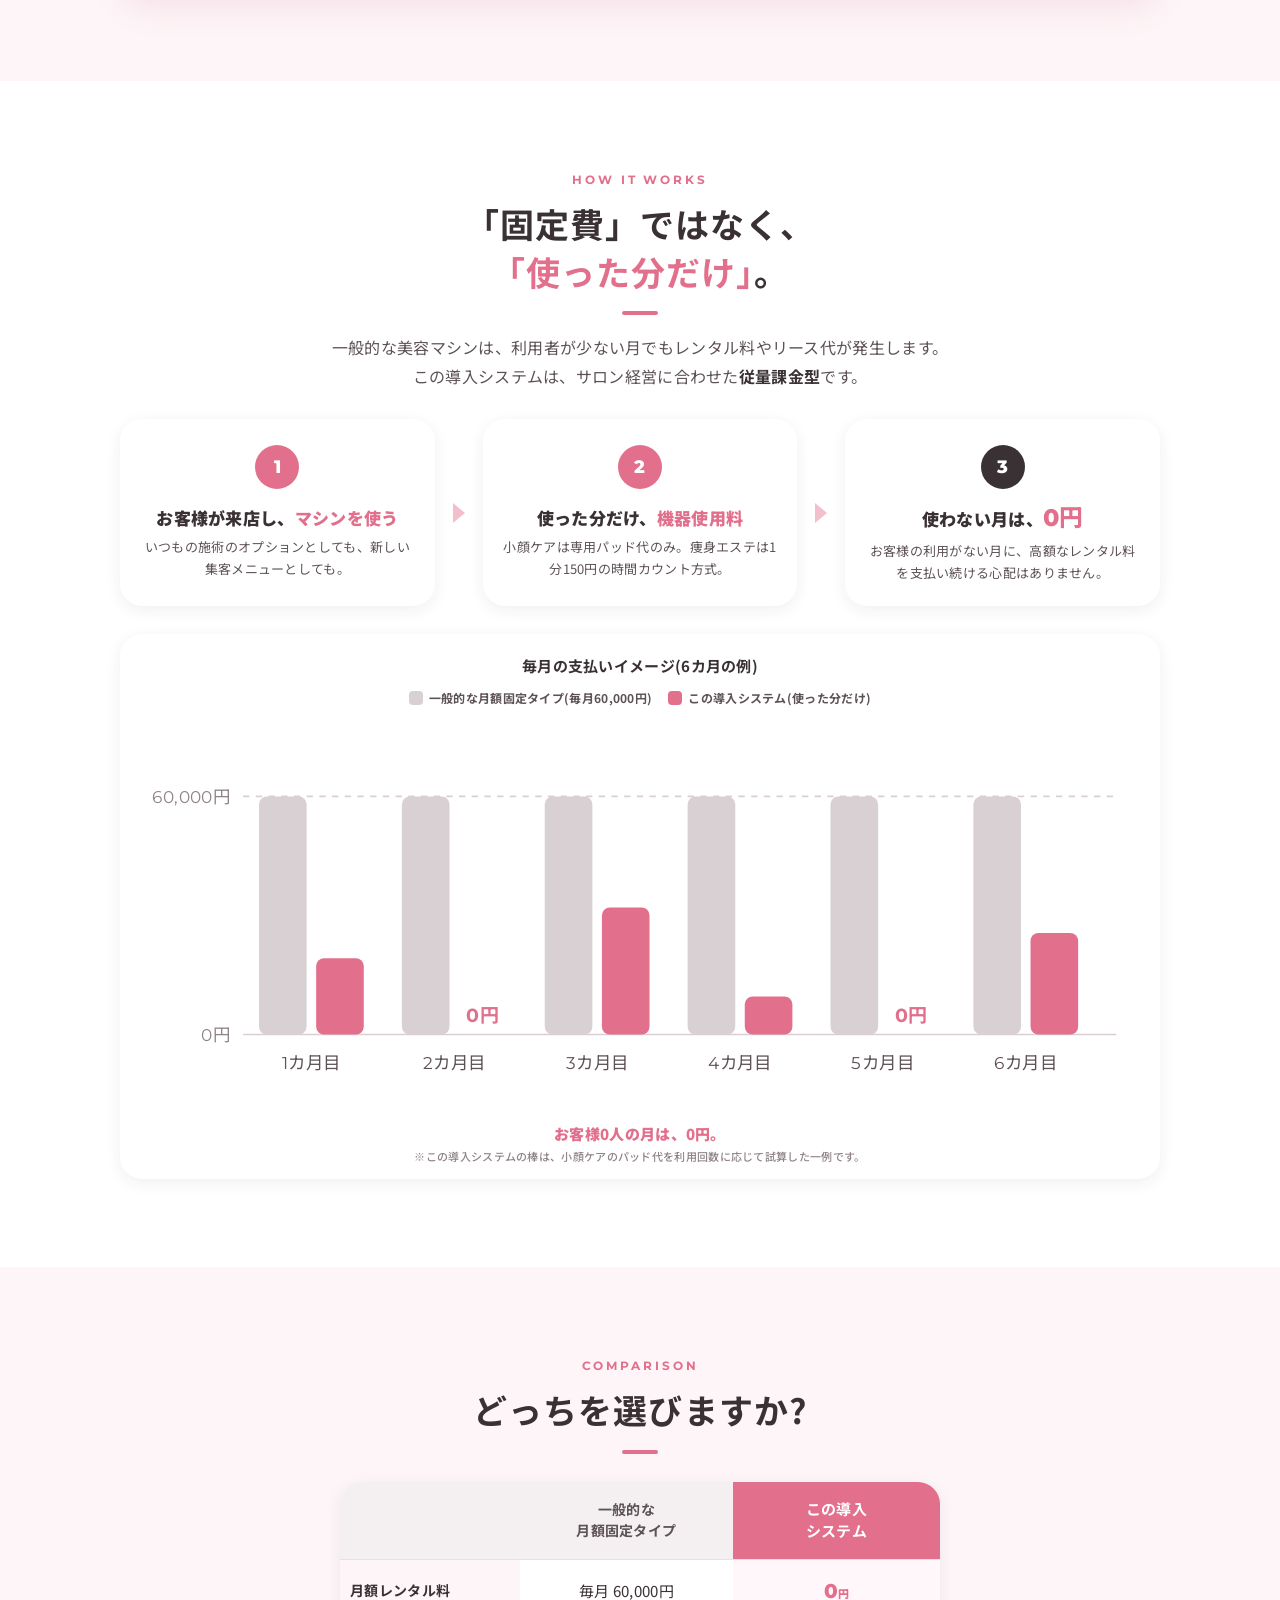
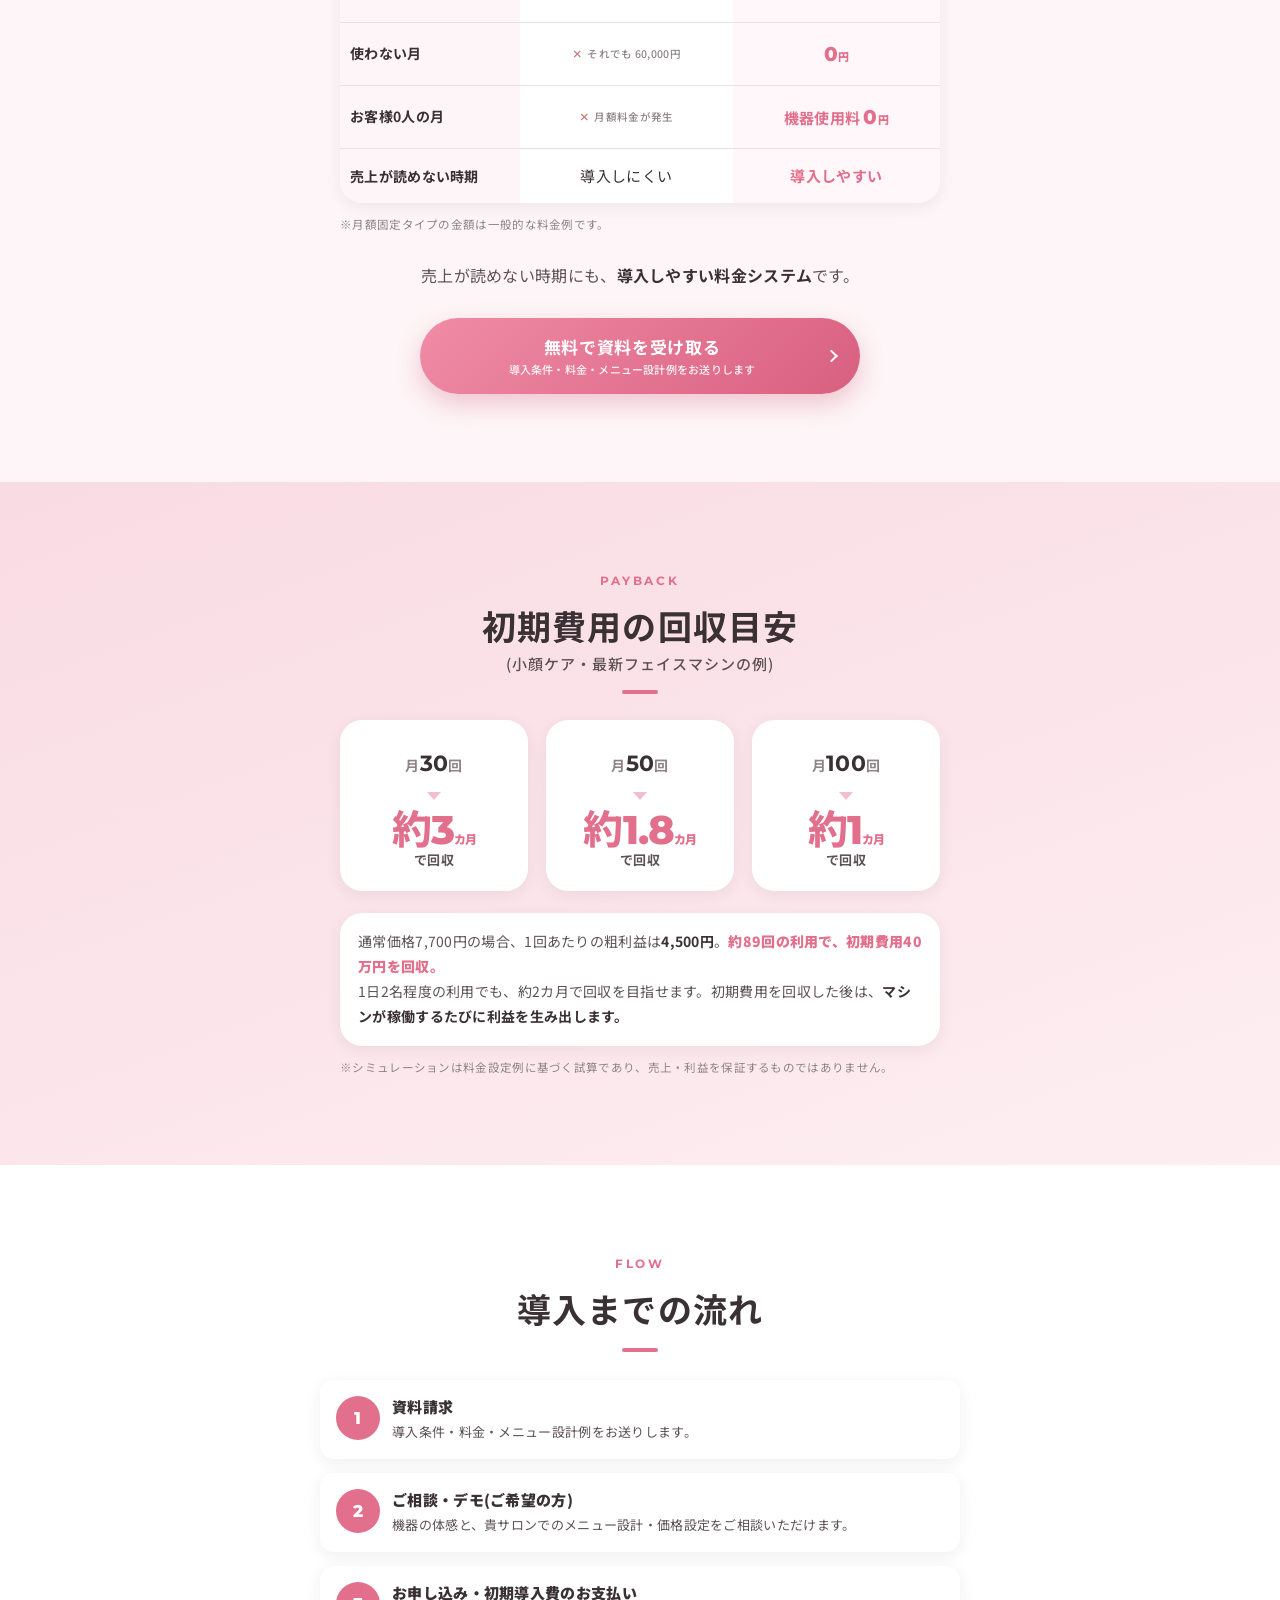
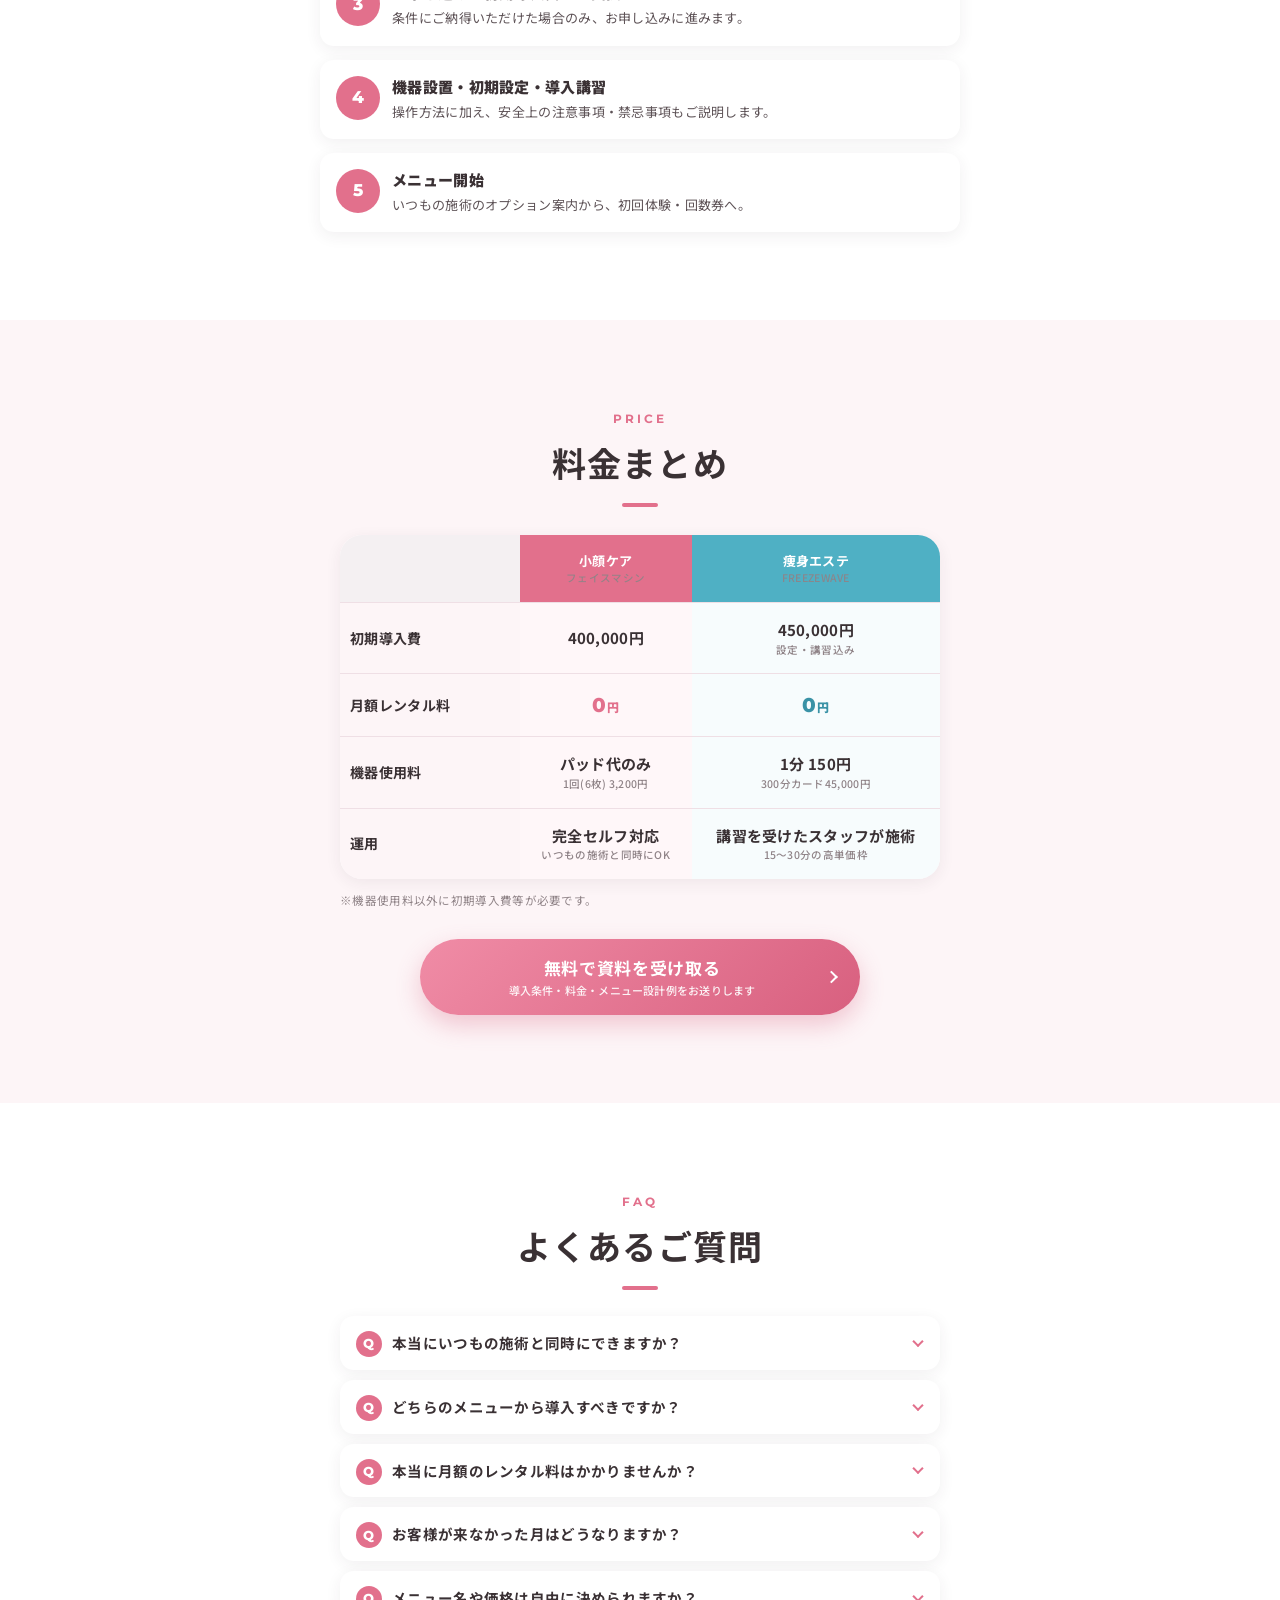
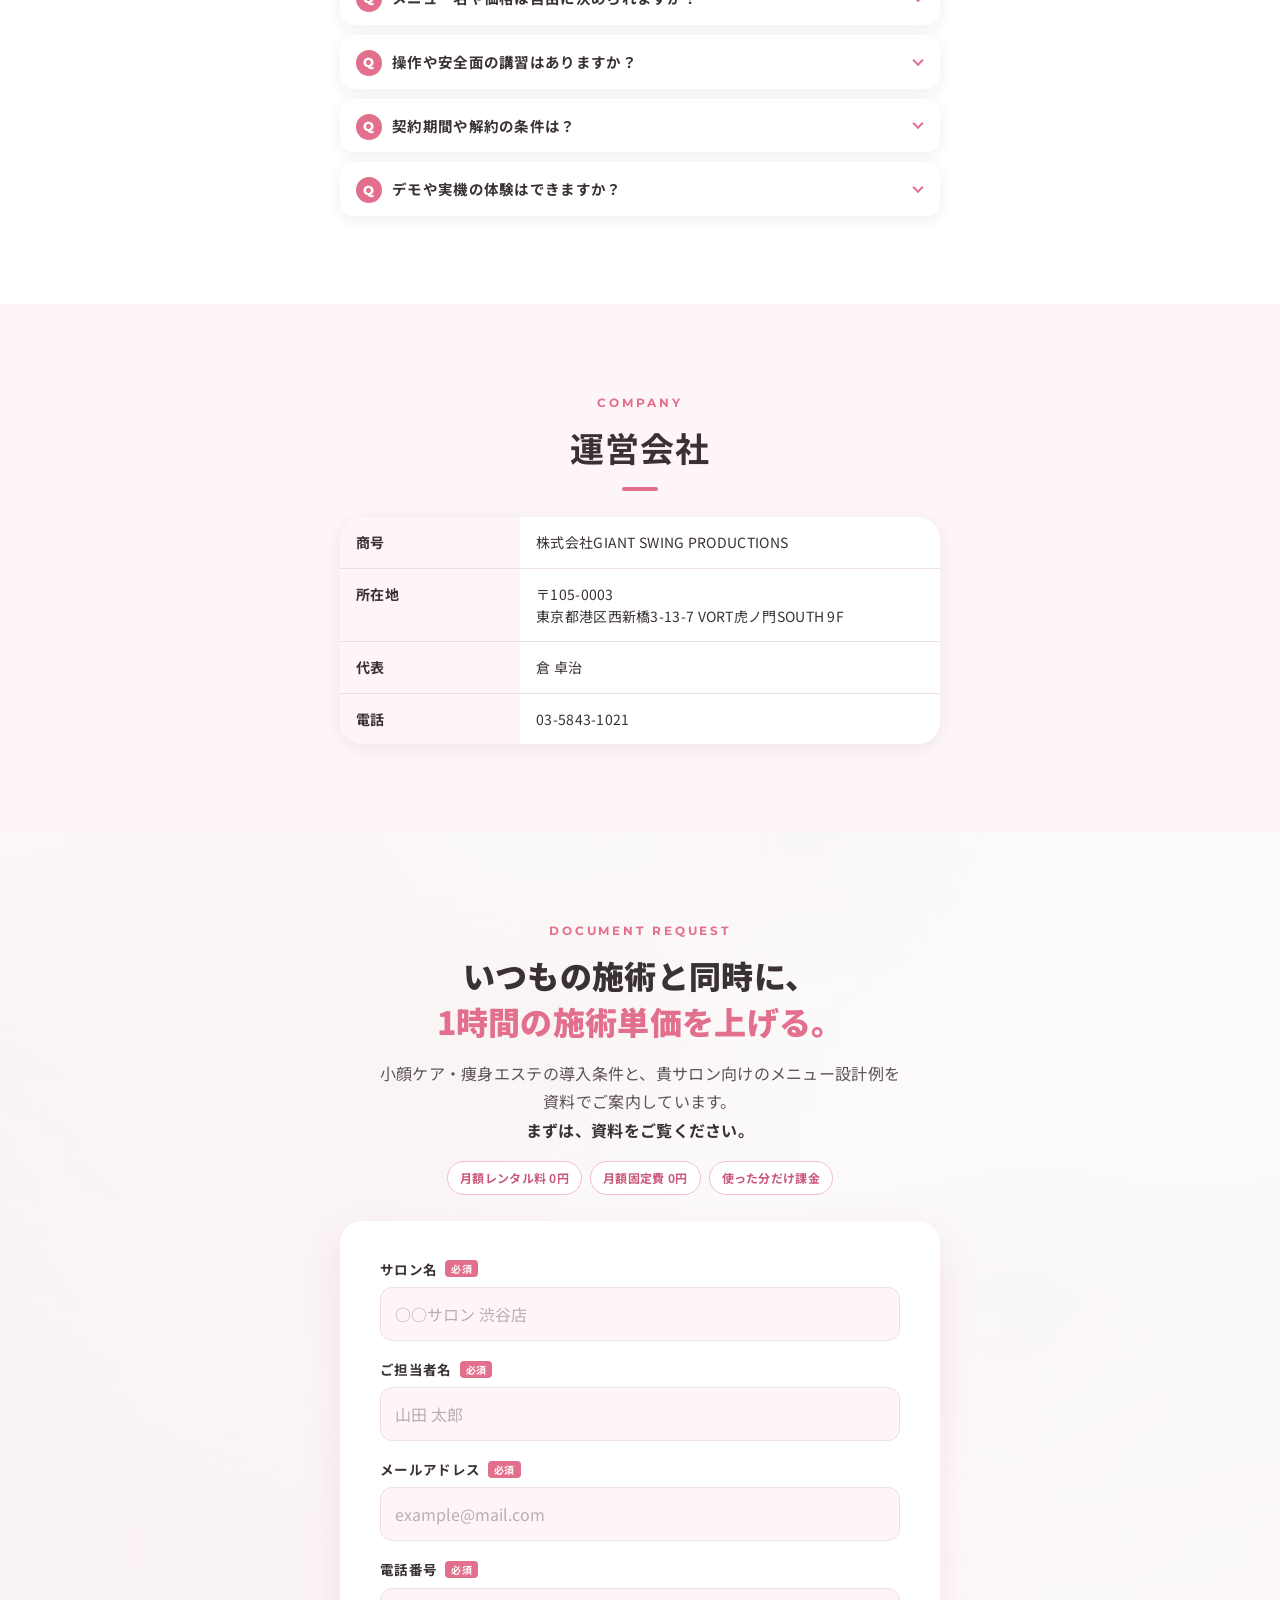
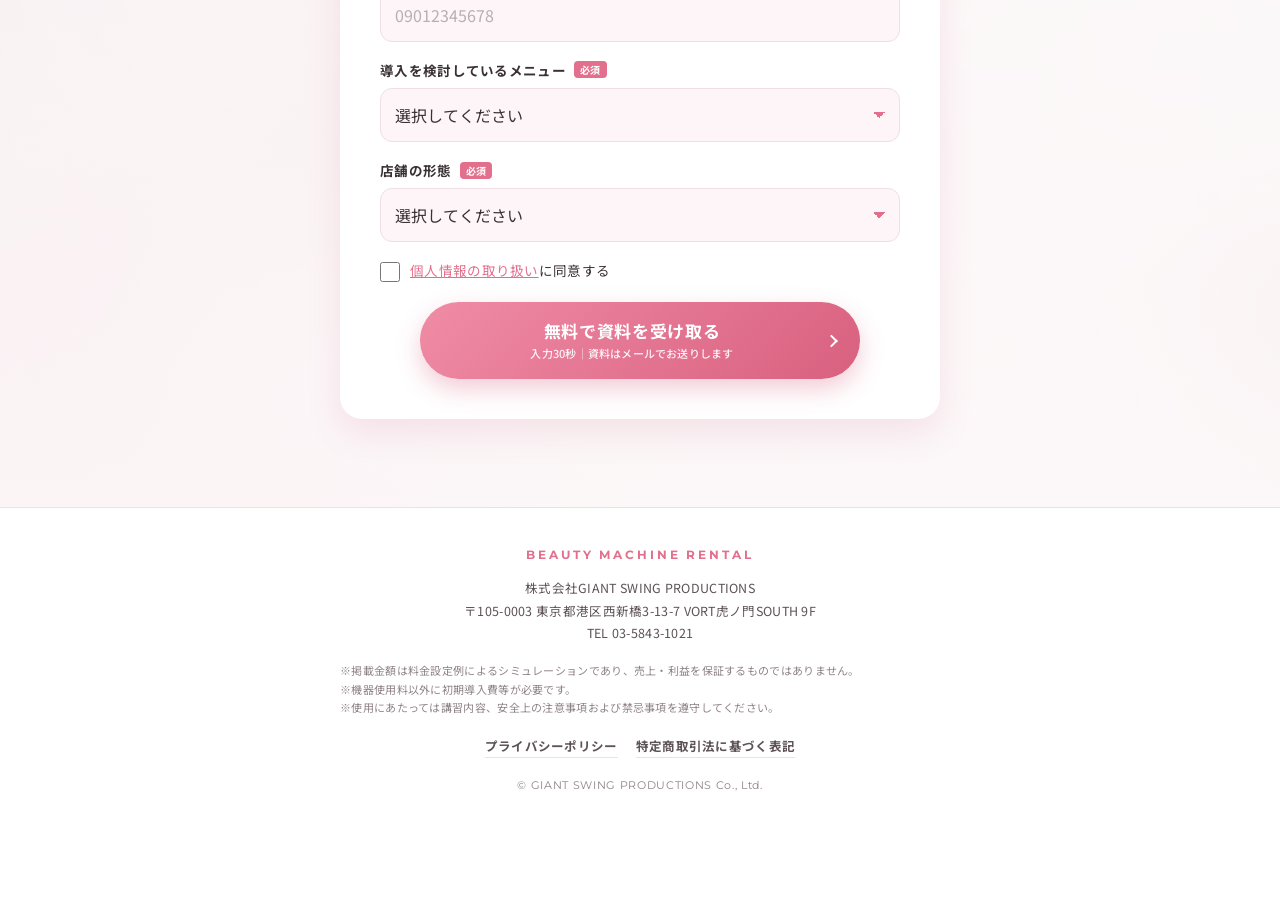
==== commit 85c42ebf: "v3: 訴求軸を「同時施術で1時間の施術単価UP」に再構成、メニュー名を小顔ケア/痩身エステに統一 - FV: 「いつもの施術と同時に、1時間の施術単価を上げる。」+ 0円×3カード - FV直下に「" ====
--- a/index.html
+++ b/index.html
@@ -10,8 +10,8 @@
 'https://www.googletagmanager.com/gtm.js?id='+i+dl;f.parentNode.insertBefore(j,f);
 })(window,document,'script','dataLayer','GTM-NTWC288X');</script>
 <!-- End Google Tag Manager -->
-<title>美容マシンのレンタル料、0円。｜導入サロン募集</title>
-<meta name="description" content="月額レンタル料0円・月額固定費0円。機器使用料は使った分だけ。完全セルフ対応の最新フェイスマシンと、2.45GHzマイクロ波搭載ボディコンツーリングマシンFREEZEWAVE。いつもの施術と同時に稼働して、サロンの時間単価を上げる美容マシン導入をご提案します。">
+<title>いつもの施術と同時に、1時間の施術単価を上げる。｜美容マシン「使った分だけ」レンタル 導入サロン募集</title>
+<meta name="description" content="小顔ケア・痩身エステのメニューを、月額レンタル料0円・月額固定費0円・使った分だけの料金で追加。完全セルフの小顔ケアはいつもの施術と同時に稼働でき、1時間あたりの施術単価を上げられます。導入サロン募集中。">
 <meta name="robots" content="noindex, nofollow">
 <link rel="preconnect" href="https://fonts.googleapis.com">
 <link rel="preconnect" href="https://fonts.gstatic.com" crossorigin>
@@ -25,12 +25,12 @@
 <!-- End Google Tag Manager (noscript) -->
 
 <!-- ============================================================
-  美容マシン「月額レンタル料0円」導入サロン募集LP  v2（2026-09-14 デザイン刷新）
+  美容マシン「使った分だけ」レンタル 導入サロン募集LP  v3（2026-09-17 ベネフィット再構成）
+  ・訴求の軸: いつもの施術と「同時に」小顔・痩身メニューを追加 → 1時間あたりの施術単価UP
+             月額レンタル料0円 / 月額固定費0円 / 使った分だけ
+  ・メニュー名: 小顔ケア(最新フェイスマシン・完全セルフ) / 痩身エステ(FREEZEWAVE・スタッフ施術)
   ・原稿: 最新フェイスマシン レンタル.docx / 美容マシンのレンタル料.docx
-  ・製品写真: 各機器のマニュアルから抽出
-  ・イメージ写真: image-brief.md の指示でChatGPT生成(2026-09-17 差し替え済み)
-    fv-hero-pc / fv-hero-sp / merit-simul / merit-two-clients / owner-worry / face-care / body-care
-    bg-texture はFV写真のボケ部分から生成。consult(導入の流れ)は未生成のため写真なし
+  ・製品写真: 各機器のマニュアルから抽出 / イメージ写真: オーナー生成(ChatGPT)
   ▼未設定（プレースホルダー）
   (1) 自動返信メールの資料URL … contact.php の $doc_url
   (2) デモ・相談の日程調整URL … contact.php の $booking_url / thanks.html
@@ -50,11 +50,12 @@
   <div class="fv__inner">
     <div class="fv__head">
       <p class="fv__brand">BEAUTY MACHINE RENTAL<span>導入サロン募集</span></p>
+      <p class="fv__eyebrow">小顔・痩身メニューを、月額0円で追加。</p>
       <h1 class="fv__catch">
-        <span>美容マシンの</span>
-        <span>レンタル料、<em>0<small>円</small></em>。</span>
+        <span>いつもの施術と同時に、</span>
+        <span><em>1時間の施術単価</em>を上げる。</span>
       </h1>
-      <p class="fv__sub">使わない月は、払わない。<br>機器使用料は、<strong>使った分だけ。</strong></p>
+      <p class="fv__sub">完全セルフの小顔ケア × 高単価の痩身エステ。<br>月額レンタル料・固定費は0円。<strong>使った分だけ。</strong></p>
     </div>
 
     <div class="fv__body">
@@ -70,166 +71,340 @@
         <li class="zero3__card zero3__card--wide">
           <p class="zero3__label">機器使用料</p>
           <span class="zero3__txt">使った分だけ</span>
-          <p class="zero3__note">フェイスマシン=専用パッド代のみ / FREEZEWAVE=1分150円</p>
+          <p class="zero3__note">小顔ケア=専用パッド代のみ / 痩身エステ=1分150円</p>
         </li>
       </ul>
       <div class="fv__cta">
-        <a class="cta-btn" href="#form">無料で資料を受け取る<span class="cta-btn__note">導入条件・料金・デモのご案内をお送りします</span></a>
+        <a class="cta-btn" href="#form">無料で資料を受け取る<span class="cta-btn__note">導入条件・料金・メニュー設計例をお送りします</span></a>
       </div>
     </div>
   </div>
 </header>
 
-<!-- 2機種バー -->
-<div class="prodbar">
-  <div class="prodbar__inner">
-    <div class="prodbar__item">
-      <div class="prodbar__img"><img src="img/face-machine-1.png" alt="最新フェイスマシン" width="1400" height="787"></div>
-      <div>
-        <p class="prodbar__tag">MACHINE 01</p>
-        <p class="prodbar__name">最新フェイスマシン</p>
-        <p class="prodbar__sub">完全セルフ対応・パッド課金</p>
-      </div>
-    </div>
-    <div class="prodbar__item prodbar__item--ice">
-      <div class="prodbar__img prodbar__img--ice"><img src="img/freezewave-unit.jpg" alt="FREEZEWAVE" width="1000" height="1000"></div>
-      <div>
-        <p class="prodbar__tag">MACHINE 02</p>
-        <p class="prodbar__name">FREEZEWAVE</p>
-        <p class="prodbar__sub">2.45GHzマイクロ波・時間課金</p>
-      </div>
+<!-- 導入できる2つのメニュー -->
+<div class="menubar">
+  <div class="menubar__inner">
+    <p class="menubar__ttl">導入できる、2つのメニュー</p>
+    <div class="menubar__items">
+      <a class="menubar__item" href="#menu-face">
+        <div class="menubar__img"><img src="img/face-machine-1.png" alt="最新フェイスマシン" width="1400" height="787"></div>
+        <div class="menubar__txt">
+          <p class="menubar__tag">MENU 01</p>
+          <p class="menubar__name">小顔ケア</p>
+          <p class="menubar__sub">完全セルフ・20分<br><b>いつもの施術と同時にOK</b></p>
+          <p class="menubar__machine">最新フェイスマシン</p>
+        </div>
+      </a>
+      <a class="menubar__item menubar__item--ice" href="#menu-body">
+        <div class="menubar__img menubar__img--ice"><img src="img/freezewave-unit.jpg" alt="FREEZEWAVE" width="1000" height="1000"></div>
+        <div class="menubar__txt">
+          <p class="menubar__tag">MENU 02</p>
+          <p class="menubar__name">痩身エステ</p>
+          <p class="menubar__sub">スタッフ施術・15〜30分<br><b>30分 16,500円の高単価枠</b></p>
+          <p class="menubar__machine">FREEZEWAVE</p>
+        </div>
+      </a>
     </div>
   </div>
 </div>
 
 <!-- ============================================================
-     Sec.2 こんなことで困っていませんか
+     Sec.2 こんなお悩み
      ============================================================ -->
 <section class="sec sec--blush reveal">
   <div class="container container--wide">
     <p class="sec__eyebrow">PROBLEM</p>
-    <h2 class="sec__title">「新しい美容マシンを<br class="sp">導入したい」でも…</h2>
+    <h2 class="sec__title">単価は上げたい。<br>月額は、払いたくない。</h2>
 
     <div class="split">
-      <figure class="photo photo--11"><img src="img/owner-worry.jpg" alt="" loading="lazy" width="1024" height="1024"></figure>
+      <figure class="photo photo--11"><img src="img/owner-worry.jpg" alt="" loading="lazy" width="1200" height="1200"></figure>
       <div>
         <ul class="worry">
-          <li>毎月のレンタル料が心配</li>
-          <li>使わない月まで固定費を払いたくない</li>
-          <li>高額なマシン購入は負担が大きい</li>
-          <li>スタッフを増やさずに、新しいメニューを作りたい</li>
+          <li>新しいメニューを追加して施術単価を上げたい。<br class="pc">でも、何を入れればいいかわからない</li>
+          <li>美容マシンの月額レンタル料・リース代は払いたくない</li>
+          <li>使わない月まで固定費がかかるのは嫌</li>
+          <li>スタッフを増やさず、今の施術時間の中で売上を伸ばしたい</li>
         </ul>
-        <p class="worry__answer">そんなサロン様のために<strong><em>「使った分だけ」</em>の導入システム</strong></p>
-      </div>
-    </div>
-  </div>
-</section>
-
-<!-- ============================================================
-     Sec.3 導入するとどうなる？
+        <p class="worry__answer">そんなサロン様のために<strong>いつもの施術と<em>同時にできる</em><br>小顔・痩身メニューを、<br class="sp"><em>使った分だけ</em>の料金で。</strong></p>
+      </div>
+    </div>
+  </div>
+</section>
+
+<!-- ============================================================
+     Sec.3 1時間あたりの施術単価はこう変わる
+     ============================================================ -->
+<section class="sec reveal" id="hour">
+  <div class="container container--wide">
+    <p class="sec__eyebrow">PER HOUR</p>
+    <h2 class="sec__title">1時間あたりの施術単価、<br class="sp">こう変わる。</h2>
+    <p class="sec__lead">小顔ケアは<span class="lead-strong">完全セルフ</span>。パッドを付けてスタートを押したら、スタッフの手は空きます。<br class="pc">だから、いつもの施術に<span class="lead-strong">「同時に」上乗せ</span>できます。</p>
+
+    <!-- パターン1: 同じお客様に同時 -->
+    <div class="pat">
+      <p class="pat__ttl"><span>パターン 1</span>いつもの施術と、小顔ケアを同時に</p>
+      <div class="split">
+        <figure class="photo photo--32"><img src="img/merit-simul.jpg" alt="" loading="lazy" width="1536" height="1024"></figure>
+        <div class="hour">
+          <p class="hour__ttl">同じ60分の売上(例)</p>
+          <div class="hour__cmp">
+            <div class="hour__col">
+              <p class="hour__k">導入前</p>
+              <p class="hour__v">10,000<small>円</small></p>
+              <p class="hour__d">いつもの施術 60分</p>
+            </div>
+            <div class="hour__arrow" aria-hidden="true"></div>
+            <div class="hour__col hour__col--after">
+              <p class="hour__k">導入後</p>
+              <p class="hour__v">17,700<small>円</small></p>
+              <p class="hour__d">いつもの施術 60分<br>+ 小顔ケア 20分(セルフ・同時)</p>
+              <p class="hour__up">+7,700円</p>
+            </div>
+          </div>
+
+          <div class="tl__block">
+            <div class="tl__lanes">
+              <div class="tl__lane">
+                <p class="tl__who">スタッフ</p>
+                <div class="tl__track"><div class="tl__bar tl__bar--staff">いつもの施術 60分</div></div>
+              </div>
+              <div class="tl__lane">
+                <p class="tl__who">小顔ケア<br>(セルフ)</p>
+                <div class="tl__track"><div class="tl__bar tl__bar--machine">20分</div></div>
+              </div>
+            </div>
+            <div class="tl__scale"><span></span><div><span>0分</span><span>20分</span><span>40分</span><span>60分</span></div></div>
+          </div>
+
+          <p class="hour__net">機器使用料(パッド代 3,200円)を引いても、<b>+4,500円</b>が手元に。</p>
+          <p class="tl__note">※いつもの施術料金(10,000円)は例です。小顔ケアは推奨メニュー価格(フルフェイス20分 7,700円)で試算。</p>
+        </div>
+      </div>
+    </div>
+
+    <!-- パターン2: 2名同時 -->
+    <div class="pat">
+      <p class="pat__ttl"><span>パターン 2</span>スタッフ1人で、2名を同時に</p>
+      <div class="split split--rev">
+        <figure class="photo photo--32"><img src="img/merit-two-clients.jpg" alt="" loading="lazy" width="1536" height="1024"></figure>
+        <div class="duo">
+          <div class="duo__row">
+            <div class="duo__box">
+              <svg class="ico" viewBox="0 0 24 24" aria-hidden="true"><circle cx="12" cy="12" r="9"/><path d="M10 8.5v7l5.5-3.5z"/></svg>
+              <p class="duo__k">お客様A</p>
+              <p class="duo__v">小顔ケア<small>セルフで稼働中</small></p>
+              <p class="duo__price">7,700<small>円</small></p>
+            </div>
+            <div class="duo__plus">+</div>
+            <div class="duo__box duo__box--staff">
+              <svg class="ico" viewBox="0 0 24 24" aria-hidden="true"><path d="M4 14.5c1.5-1 3.5-1 5 0l2 1.5 3-2c1.5-1 3.5-1 5 0"/><path d="M6 10c2-2 5-2 7 0M12 6c1-1 3-1 4 0"/><path d="M4 19h16"/></svg>
+              <p class="duo__k">お客様B</p>
+              <p class="duo__v">いつもの施術<small>スタッフが対応</small></p>
+              <p class="duo__price">10,000<small>円</small></p>
+            </div>
+          </div>
+          <p class="duo__res">1時間の売上 <b>17,700<small>円</small></b><span>スタッフは1人のまま</span></p>
+        </div>
+      </div>
+    </div>
+
+    <!-- パターン3: 痩身エステで高単価枠 -->
+    <div class="pat pat--ice">
+      <p class="pat__ttl"><span>パターン 3</span>痩身エステで、30分の高単価枠</p>
+      <div class="hour hour--ice">
+        <div class="hour__cmp">
+          <div class="hour__col">
+            <p class="hour__k">痩身エステ(ボディ)</p>
+            <p class="hour__v">16,500<small>円</small></p>
+            <p class="hour__d">30分 / 機器使用料 4,500円</p>
+          </div>
+          <div class="hour__arrow" aria-hidden="true"></div>
+          <div class="hour__col hour__col--after">
+            <p class="hour__k">1時間に2枠なら</p>
+            <p class="hour__v">33,000<small>円</small></p>
+            <p class="hour__d">機器使用料を引いても<br>手元に 24,000円</p>
+          </div>
+        </div>
+        <p class="tl__note">※FREEZEWAVEは講習を受けたスタッフが施術します(同時施術ではなく、短時間×高単価で1時間あたりの売上を上げるメニューです)。人件費・家賃等は含まない単純計算です。</p>
+      </div>
+    </div>
+
+    <ul class="merits merits--mini">
+      <li class="merit">
+        <div class="merit__icon"><svg class="ico" viewBox="0 0 24 24" aria-hidden="true"><circle cx="12" cy="12" r="9"/><path d="M12 7v5l3.5 2"/></svg></div>
+        <div><span class="merit__tag">時間単価UP</span><h3 class="merit__ttl">同じ時間で、<br class="sp">売上をもう1本。</h3></div>
+      </li>
+      <li class="merit">
+        <div class="merit__icon"><svg class="ico" viewBox="0 0 24 24" aria-hidden="true"><path d="M3 17l6-6 4 4 8-8"/><path d="M14 7h7v7"/></svg></div>
+        <div><span class="merit__tag">客単価UP</span><h3 class="merit__ttl">いつものメニューに、<br class="sp">+7,700円〜。</h3></div>
+      </li>
+      <li class="merit">
+        <div class="merit__icon"><svg class="ico" viewBox="0 0 24 24" aria-hidden="true"><circle cx="9" cy="8" r="3.5"/><path d="M2.5 20c0-3.6 2.9-6.5 6.5-6.5s6.5 2.9 6.5 6.5"/><circle cx="17.5" cy="9" r="2.5"/><path d="M16 13.6c3 .3 5.5 2.9 5.5 6.4"/></svg></div>
+        <div><span class="merit__tag">固定費UPなし</span><h3 class="merit__ttl">スタッフも月額も、<br class="sp">増やさない。</h3></div>
+      </li>
+    </ul>
+
+    <div class="cta-wrap">
+      <a class="cta-btn" href="#form">無料で資料を受け取る<span class="cta-btn__note">導入条件・料金・メニュー設計例をお送りします</span></a>
+    </div>
+  </div>
+</section>
+
+<!-- ============================================================
+     Sec.4 導入できるメニュー
+     ============================================================ -->
+<section class="sec sec--blush reveal" id="menu">
+  <div class="container container--wide">
+    <p class="sec__eyebrow">MENU</p>
+    <h2 class="sec__title">導入できる、<br class="sp">2つのメニュー。</h2>
+    <p class="sec__lead">メニュー名・価格はサロン様で自由に設定できます。<br class="pc">どちらか1つからでも導入いただけます。</p>
+
+    <div class="glance-wrap">
+      <table class="glance">
+        <thead>
+          <tr><th scope="col">メニュー</th><th scope="col">時間 / 価格例</th><th scope="col">機器使用料</th><th scope="col">同時施術</th></tr>
+        </thead>
+        <tbody>
+          <tr class="is-rose"><th scope="row">小顔ケア<span>フェイスマシン<br class="sp">完全セルフ</span></th><td>20分<b>7,700<small>円</small></b></td><td>3,200円<span>パッド6枚</span></td><td><b class="ok">○ できる</b><span>いつもの施術と同時</span></td></tr>
+          <tr class="is-ice"><th scope="row">痩身エステ<span>FREEZEWAVE<br class="sp">ボディ</span></th><td>30分<b>16,500<small>円</small></b></td><td>4,500円<span>1分150円</span></td><td>スタッフ<br class="sp">施術</td></tr>
+          <tr class="is-ice"><th scope="row">フェイス<br class="sp">ラインケア<span>FREEZEWAVE</span></th><td>15分<b>12,000<small>円</small></b></td><td>2,250円<span>1分150円</span></td><td>スタッフ<br class="sp">施術</td></tr>
+        </tbody>
+      </table>
+    </div>
+    <p class="notice">※価格例は推奨メニュー価格です。機器使用料以外に初期導入費が必要です。</p>
+
+    <!-- メニュー① 小顔ケア -->
+    <article class="machine" id="menu-face">
+      <div class="machine__hero">
+        <p class="machine__tag">MENU 01<span>完全セルフ・同時施術OK</span></p>
+        <h3 class="machine__name">小顔ケア</h3>
+        <p class="machine__catch">表情筋トレーニング｜寝ているだけの20分</p>
+        <p class="machine__use">使用マシン: 最新フェイスマシン</p>
+        <div class="machine__visual">
+          <figure class="machine__product"><img src="img/face-machine-1.png" alt="最新フェイスマシン本体と専用パッド" loading="lazy" width="1400" height="787"></figure>
+          <figure class="machine__mood"><img src="img/face-care.jpg" alt="" loading="lazy" width="1200" height="1200"></figure>
+        </div>
+      </div>
+
+      <div class="machine__body">
+        <ul class="pills pills--rose pills--top">
+          <li>完全セルフ</li><li>20分</li><li>いつもの施術と同時にOK</li><li>専用スタッフ不要</li>
+        </ul>
+        <p class="machine__desc">額・目元・頬・あごに専用パッドを装着。<strong>スタートボタンを押すだけ</strong>で、普段使えていない表情筋までしっかり動かします。スタッフが付きっきりになる必要がないので、稼働中の20分はボディ施術や、別のお客様の対応にあてられます。</p>
+
+        <div class="facts">
+          <div class="fact"><p class="fact__k">初期導入費</p><p class="fact__v">400,000<small>円</small></p></div>
+          <div class="fact"><p class="fact__k">月額レンタル料</p><p class="fact__v is-zero">0<small>円</small></p></div>
+          <div class="fact"><p class="fact__k">機器使用料</p><p class="fact__v"><span class="jp">パッド代のみ</span></p><p class="fact__s">1回(6枚) 3,200円</p></div>
+        </div>
+
+        <p class="gallery__ttl">4部位に専用パッドを装着(操作画面)</p>
+        <div class="gallery">
+          <figure><img src="img/zone-forehead.jpg" alt="額のパッド位置を示す操作画面" loading="lazy" width="640" height="640"><figcaption>額</figcaption></figure>
+          <figure><img src="img/zone-eye.jpg" alt="目元のパッド位置を示す操作画面" loading="lazy" width="640" height="640"><figcaption>目元</figcaption></figure>
+          <figure><img src="img/zone-cheek.jpg" alt="頬のパッド位置を示す操作画面" loading="lazy" width="640" height="640"><figcaption>頬</figcaption></figure>
+          <figure><img src="img/zone-chin.jpg" alt="あごのパッド位置を示す操作画面" loading="lazy" width="640" height="640"><figcaption>あご</figcaption></figure>
+        </div>
+
+        <div class="machine__cols">
+          <div class="eq">
+            <p class="eq__ttl">1回あたりの収支例</p>
+            <div class="eq__row">
+              <div class="eq__box"><p class="eq__k">お客様からの<br>売上</p><p class="eq__v">7,700<small>円</small></p></div>
+              <div class="eq__op">−</div>
+              <div class="eq__box"><p class="eq__k">パッド代<br>(6枚)</p><p class="eq__v">3,200<small>円</small></p></div>
+              <div class="eq__op">=</div>
+              <div class="eq__box eq__box--result"><p class="eq__k">サロンに残る</p><p class="eq__v">4,500<small>円</small></p></div>
+            </div>
+            <p class="eq__note">※通常価格7,700円の場合。人件費・店舗経費を除く</p>
+          </div>
+
+          <div class="menu">
+            <p class="menu__ttl">メニュー価格の例 <small>小顔ケア(フルフェイス20分)</small></p>
+            <ul class="menu__list">
+              <li><span>初回体験</span><em>3,980<small>円</small></em></li>
+              <li><span>通常価格</span><em>7,700<small>円</small></em></li>
+              <li><span>回数券<small>4回券 26,400円 / 6回券 36,300円</small></span><em>6,050<small>円</small>〜<span class="sub">1回あたり</span></em></li>
+            </ul>
+            <p class="machine__note">※専用パッド: 目の下用400円 / 顔用・額用・あご用 各600円(1枚)。フルフェイス1回に6枚使用で3,200円。</p>
+          </div>
+        </div>
+
+        <ul class="points">
+          <li>顔の筋肉がしっかり動く強い体感。<strong>「施術を受けた感が半端ない!」</strong></li>
+          <li>いつもの施術のオプションとして案内しやすく、初回体験から回数券につなげやすい</li>
+          <li>完全セルフなので、スタッフの負担を増やさない</li>
+        </ul>
+        <p class="machine__close">セルフメニューでありながら、お客様がしっかり体感できるため、<strong>リピートにつなげやすい</strong>小顔メニューです。</p>
+      </div>
+    </article>
+
+    <!-- メニュー② 痩身エステ -->
+    <article class="machine machine--ice" id="menu-body">
+      <div class="machine__hero">
+        <p class="machine__tag">MENU 02<span>スタッフ施術・15〜30分</span></p>
+        <h3 class="machine__name">痩身エステ</h3>
+        <p class="machine__catch">ボディ・フェイスラインの部分ケア｜30分で高単価メニュー</p>
+        <p class="machine__use">使用マシン: FREEZEWAVE(2.45GHzマイクロ波搭載)</p>
+        <div class="machine__visual">
+          <figure class="machine__product"><img src="img/freezewave-unit.jpg" alt="FREEZEWAVE本体" loading="lazy" width="1000" height="1000"></figure>
+          <figure class="machine__mood"><img src="img/body-care.jpg" alt="" loading="lazy" width="1200" height="1200"></figure>
+        </div>
+      </div>
+
+      <div class="machine__body">
+        <ul class="pills pills--ice pills--top">
+          <li>15〜30分</li><li>高単価メニュー</li><li>導入講習込み</li><li>使った時間分だけ</li>
+        </ul>
+        <p class="machine__desc">深部用・浅部用の2種類のハンドピースで、お腹・ウエスト・太もも・二の腕・フェイスラインをケア。セルライトケア・ハリケアのメニューにも使えます。<strong>15〜30分の短い枠で高単価メニュー</strong>が組めるので、1時間あたりの売上を伸ばせます。</p>
+
+        <div class="facts">
+          <div class="fact"><p class="fact__k">初期導入費</p><p class="fact__v">450,000<small>円</small></p><p class="fact__s">設定・講習込み</p></div>
+          <div class="fact"><p class="fact__k">月額レンタル料</p><p class="fact__v is-zero">0<small>円</small></p></div>
+          <div class="fact"><p class="fact__k">機器使用料</p><p class="fact__v">1分 150<small>円</small></p><p class="fact__s">300分カード 45,000円</p></div>
+        </div>
+
+        <p class="gallery__ttl">ケアできる部位</p>
+        <ul class="pills pills--ice">
+          <li>お腹</li><li>ウエスト</li><li>太もも</li><li>二の腕</li><li>フェイスライン</li><li>セルライトケア</li><li>ハリケア</li>
+        </ul>
+        <div class="gallery gallery--2">
+          <figure><img src="img/freezewave-handpieces.jpg" alt="深部用と浅部用のハンドピース" loading="lazy" width="600" height="400"><figcaption>深部用・浅部用<br>ハンドピース</figcaption></figure>
+          <figure><img src="img/freezewave-body.jpg" alt="施術部位を選ぶ操作画面" loading="lazy" width="431" height="465"><figcaption>部位を画面で選んで施術</figcaption></figure>
+        </div>
+
+        <div class="machine__cols">
+          <div class="eq">
+            <p class="eq__ttl">1回あたりの収支例(ボディ30分)</p>
+            <div class="eq__row">
+              <div class="eq__box"><p class="eq__k">メニュー<br>価格</p><p class="eq__v">16,500<small>円</small></p></div>
+              <div class="eq__op">−</div>
+              <div class="eq__box"><p class="eq__k">機器使用料<br>(30分)</p><p class="eq__v">4,500<small>円</small></p></div>
+              <div class="eq__op">=</div>
+              <div class="eq__box eq__box--result"><p class="eq__k">差額</p><p class="eq__v">12,000<small>円</small></p></div>
+            </div>
+            <p class="eq__note">※人件費・家賃・広告費・決済手数料・消耗品等は含まない単純計算です。</p>
+          </div>
+
+          <div class="menu">
+            <p class="menu__ttl">メニュー価格の例</p>
+            <ul class="menu__list">
+              <li><span>フェイスラインケア 15分<small>機器使用料 2,250円</small></span><em>12,000<small>円</small></em></li>
+              <li><span>痩身エステ(ボディ) 30分<small>機器使用料 4,500円</small></span><em>16,500<small>円</small></em></li>
+              <li><span>痩身エステ(ボディ) 30分 上位<small>機器使用料 4,500円</small></span><em>19,800<small>円</small></em></li>
+            </ul>
+            <p class="machine__note">※機器使用料の目安: 10分 1,500円 / 15分 2,250円 / 30分 4,500円(1分150円)。</p>
+          </div>
+        </div>
+      </div>
+    </article>
+  </div>
+</section>
+
+<!-- ============================================================
+     Sec.5 なぜ月額0円でできるのか
      ============================================================ -->
 <section class="sec reveal">
-  <div class="container container--wide">
-    <p class="sec__eyebrow">MERIT</p>
-    <h2 class="sec__title">レンタルすると、<br class="sp">サロンはこう変わる。</h2>
-    <p class="sec__lead">月額0円で導入できるだけではありません。<br class="pc">いつもの施術と<span class="lead-strong">「同時に」</span>稼働するから、<br class="sp">同じ時間で売上を増やせます。</p>
-
-    <div class="merits">
-      <div class="merit">
-        <div class="merit__icon"><svg class="ico" viewBox="0 0 24 24" aria-hidden="true"><circle cx="12" cy="12" r="9"/><path d="M12 7v5l3.5 2"/></svg></div>
-        <div>
-          <span class="merit__tag">時間単価UP</span>
-          <h3 class="merit__ttl">いつもの施術と、<br class="sp">同時に稼働。</h3>
-          <p class="merit__txt">フェイスマシンは、パッドを装着してスタートを押すだけの完全セルフ。稼働中の20分、スタッフの手は空きます。ボディ施術や、別のお客様の対応と同時進行できます。</p>
-          <p class="merit__result">同じ60分で、<br class="sp">売上をもう1本。</p>
-        </div>
-      </div>
-      <div class="merit">
-        <div class="merit__icon"><svg class="ico" viewBox="0 0 24 24" aria-hidden="true"><path d="M3 17l6-6 4 4 8-8"/><path d="M14 7h7v7"/></svg></div>
-        <div>
-          <span class="merit__tag">客単価UP</span>
-          <h3 class="merit__ttl">既存メニューに、<br class="sp">+αのオプション。</h3>
-          <p class="merit__txt">フェイス20分 +7,700円、ボディ30分 +16,500円のように、いつものメニューに追加するだけ。FREEZEWAVEは15〜30分の短時間で高単価メニューが組めます。</p>
-          <p class="merit__result">1回あたりの単価が上がる。</p>
-        </div>
-      </div>
-      <div class="merit">
-        <div class="merit__icon"><svg class="ico" viewBox="0 0 24 24" aria-hidden="true"><circle cx="9" cy="8" r="3.5"/><path d="M2.5 20c0-3.6 2.9-6.5 6.5-6.5s6.5 2.9 6.5 6.5"/><circle cx="17.5" cy="9" r="2.5"/><path d="M16 13.6c3 .3 5.5 2.9 5.5 6.4"/></svg></div>
-        <div>
-          <span class="merit__tag">固定費UPなし</span>
-          <h3 class="merit__ttl">スタッフも固定費も、<br class="sp">増やさない。</h3>
-          <p class="merit__txt">専用スタッフは不要。月額レンタル料も固定費も0円なので、まずは試しやすく、使わない月のリスクがありません。</p>
-          <p class="merit__result">人を増やさず、<br class="sp">メニューが増える。</p>
-        </div>
-      </div>
-    </div>
-
-    <!-- 図解1: 同じ60分の売上 -->
-    <div class="split">
-      <figure class="photo photo--32"><img src="img/merit-simul.jpg" alt="" loading="lazy" width="1536" height="1024"></figure>
-      <div class="tl">
-        <p class="tl__ttl">同じ60分で、<em>売上はこう変わる</em>(例)</p>
-
-        <div class="tl__block">
-          <p class="tl__head"><span>導入前</span>いつもの施術だけ</p>
-          <div class="tl__lanes">
-            <div class="tl__lane">
-              <p class="tl__who">スタッフ</p>
-              <div class="tl__track"><div class="tl__bar tl__bar--staff">ボディ施術 60分</div></div>
-            </div>
-          </div>
-          <div class="tl__scale"><span></span><div><span>0分</span><span>20分</span><span>40分</span><span>60分</span></div></div>
-          <div class="tl__sum"><span></span><p>売上: いつもの施術料金</p></div>
-        </div>
-
-        <div class="tl__block">
-          <p class="tl__head tl__head--after"><span>導入後</span>フェイスマシンを同時に稼働</p>
-          <div class="tl__lanes">
-            <div class="tl__lane">
-              <p class="tl__who">スタッフ</p>
-              <div class="tl__track"><div class="tl__bar tl__bar--staff">ボディ施術 60分</div></div>
-            </div>
-            <div class="tl__lane">
-              <p class="tl__who">マシン<br>(セルフ)</p>
-              <div class="tl__track"><div class="tl__bar tl__bar--machine">20分</div></div>
-            </div>
-          </div>
-          <div class="tl__scale"><span></span><div><span>0分</span><span>20分</span><span>40分</span><span>60分</span></div></div>
-          <div class="tl__sum tl__sum--after"><span></span><p>売上: いつもの施術料金 <b>+7,700円</b></p></div>
-        </div>
-
-        <p class="tl__note">※フェイスマシンの推奨メニュー価格(フルフェイス20分 7,700円)で試算した例です。パッド代3,200円は別途かかります。</p>
-      </div>
-    </div>
-
-    <!-- 図解2: 2名同時 -->
-    <div class="split split--rev">
-      <figure class="photo photo--32"><img src="img/merit-two-clients.jpg" alt="" loading="lazy" width="1536" height="1024"></figure>
-      <div class="duo">
-        <p class="duo__ttl">スタッフ1人で、<em>2名同時に。</em></p>
-        <div class="duo__row">
-          <div class="duo__box">
-            <svg class="ico" viewBox="0 0 24 24" aria-hidden="true"><circle cx="12" cy="12" r="9"/><path d="M10 8.5v7l5.5-3.5z"/></svg>
-            <p class="duo__k">お客様A</p>
-            <p class="duo__v">フェイスマシン<small>セルフで稼働中</small></p>
-          </div>
-          <div class="duo__plus">+</div>
-          <div class="duo__box duo__box--staff">
-            <svg class="ico" viewBox="0 0 24 24" aria-hidden="true"><path d="M4 14.5c1.5-1 3.5-1 5 0l2 1.5 3-2c1.5-1 3.5-1 5 0"/><path d="M6 10c2-2 5-2 7 0M12 6c1-1 3-1 4 0"/><path d="M4 19h16"/></svg>
-            <p class="duo__k">お客様B</p>
-            <p class="duo__v">スタッフが施術<small>いつもの施術</small></p>
-          </div>
-        </div>
-        <p class="duo__res">スタッフを増やさずに、<br><strong>同じ時間で2名分の売上。</strong></p>
-      </div>
-    </div>
-  </div>
-</section>
-
-<!-- ============================================================
-     Sec.4 なぜ月額0円でできるのか
-     ============================================================ -->
-<section class="sec sec--blush reveal">
   <div class="container container--wide">
     <p class="sec__eyebrow">HOW IT WORKS</p>
     <h2 class="sec__title">「固定費」ではなく、<br><em>「使った分だけ」</em>。</h2>
@@ -240,7 +415,7 @@
         <span class="flow3__num">1</span>
         <div>
           <h3 class="flow3__name">お客様が来店し、<em>マシンを使う</em></h3>
-          <p class="flow3__desc">既存メニューへの追加オプションとしても、新しい集客メニューとしても。</p>
+          <p class="flow3__desc">いつもの施術のオプションとしても、新しい集客メニューとしても。</p>
         </div>
       </div>
       <div class="flow3__arrow" aria-hidden="true"></div>
@@ -248,7 +423,7 @@
         <span class="flow3__num">2</span>
         <div>
           <h3 class="flow3__name">使った分だけ、<em>機器使用料</em></h3>
-          <p class="flow3__desc">フェイスマシンは専用パッド代のみ。FREEZEWAVEは1分150円の時間カウント方式。</p>
+          <p class="flow3__desc">小顔ケアは専用パッド代のみ。痩身エステは1分150円の時間カウント方式。</p>
         </div>
       </div>
       <div class="flow3__arrow" aria-hidden="true"></div>
@@ -261,7 +436,6 @@
       </div>
     </div>
 
-    <!-- 図解3: 6カ月の支払いイメージ -->
     <div class="chart">
       <p class="chart__ttl">毎月の支払いイメージ(6カ月の例)</p>
       <ul class="chart__legend">
@@ -298,15 +472,15 @@
         <rect x="566" y="136" width="30" height="64" rx="5" fill="#e2708c"/>
         <text x="563" y="222" text-anchor="middle" font-size="11" fill="#5d5256">6カ月目</text>
       </svg>
-      <p class="chart__cap">お客様0人の月は、0円。<small>※この導入システムの棒は、フェイスマシンのパッド代を利用回数に応じて試算した一例です。</small></p>
-    </div>
-  </div>
-</section>
-
-<!-- ============================================================
-     Sec.5 月額固定タイプとの比較
-     ============================================================ -->
-<section class="sec reveal">
+      <p class="chart__cap">お客様0人の月は、0円。<small>※この導入システムの棒は、小顔ケアのパッド代を利用回数に応じて試算した一例です。</small></p>
+    </div>
+  </div>
+</section>
+
+<!-- ============================================================
+     Sec.6 月額固定タイプとの比較
+     ============================================================ -->
+<section class="sec sec--blush reveal">
   <div class="container">
     <p class="sec__eyebrow">COMPARISON</p>
     <h2 class="sec__title">どっちを選びますか?</h2>
@@ -346,143 +520,8 @@
 
     <p class="sec__lead" style="margin-top:26px;">売上が読めない時期にも、<br class="sp"><span class="lead-strong">導入しやすい料金システム</span>です。</p>
     <div class="cta-wrap">
-      <a class="cta-btn" href="#form">無料で資料を受け取る<span class="cta-btn__note">導入条件・料金・デモのご案内をお送りします</span></a>
-    </div>
-  </div>
-</section>
-
-<!-- ============================================================
-     Sec.6 導入できる2機種
-     ============================================================ -->
-<section class="sec sec--blush reveal">
-  <div class="container container--wide">
-    <p class="sec__eyebrow">MACHINES</p>
-    <h2 class="sec__title">導入できる、2機種。</h2>
-    <p class="sec__lead">どちらか1機種からでも導入いただけます。</p>
-
-    <!-- 機種① フェイスマシン -->
-    <article class="machine">
-      <div class="machine__hero">
-        <p class="machine__tag">MACHINE 01<span>完全セルフ対応</span></p>
-        <h3 class="machine__name">最新フェイスマシン</h3>
-        <p class="machine__catch">寝ているだけで、普段使えていない表情筋まで、しっかり動かす。</p>
-        <div class="machine__visual">
-          <figure class="machine__product"><img src="img/face-machine-1.png" alt="最新フェイスマシン本体と専用パッド" loading="lazy" width="1400" height="787"></figure>
-          <figure class="machine__mood"><img src="img/face-care.jpg" alt="" loading="lazy" width="1024" height="1024"></figure>
-        </div>
-      </div>
-
-      <div class="machine__body">
-        <p class="machine__desc">額・目元・頬・あごに専用パッドを装着。<strong>スタートボタンを押すだけ</strong>なので、スタッフが付きっきりになる必要がありません。稼働中の20分は、ほかの施術・ほかのお客様の対応にあてられます。</p>
-
-        <div class="facts">
-          <div class="fact"><p class="fact__k">初期導入費</p><p class="fact__v">400,000<small>円</small></p></div>
-          <div class="fact"><p class="fact__k">月額レンタル料</p><p class="fact__v is-zero">0<small>円</small></p></div>
-          <div class="fact"><p class="fact__k">機器使用料</p><p class="fact__v"><span class="jp">パッド代のみ</span></p><p class="fact__s">1回(6枚) 3,200円</p></div>
-        </div>
-
-        <p class="gallery__ttl">4部位に専用パッドを装着(操作画面)</p>
-        <div class="gallery">
-          <figure><img src="img/zone-forehead.jpg" alt="額のパッド位置を示す操作画面" loading="lazy" width="640" height="640"><figcaption>額</figcaption></figure>
-          <figure><img src="img/zone-eye.jpg" alt="目元のパッド位置を示す操作画面" loading="lazy" width="640" height="640"><figcaption>目元</figcaption></figure>
-          <figure><img src="img/zone-cheek.jpg" alt="頬のパッド位置を示す操作画面" loading="lazy" width="640" height="640"><figcaption>頬</figcaption></figure>
-          <figure><img src="img/zone-chin.jpg" alt="あごのパッド位置を示す操作画面" loading="lazy" width="640" height="640"><figcaption>あご</figcaption></figure>
-        </div>
-
-        <div class="machine__cols">
-          <div class="eq">
-            <p class="eq__ttl">1回あたりの収支例</p>
-            <div class="eq__row">
-              <div class="eq__box"><p class="eq__k">お客様からの<br>売上</p><p class="eq__v">7,700<small>円</small></p></div>
-              <div class="eq__op">−</div>
-              <div class="eq__box"><p class="eq__k">パッド代<br>(6枚)</p><p class="eq__v">3,200<small>円</small></p></div>
-              <div class="eq__op">=</div>
-              <div class="eq__box eq__box--result"><p class="eq__k">サロンに残る</p><p class="eq__v">4,500<small>円</small></p></div>
-            </div>
-            <p class="eq__note">※通常価格7,700円の場合。人件費・店舗経費を除く</p>
-          </div>
-
-          <div class="menu">
-            <p class="menu__ttl">メニュー例 <small>フルフェイス20分</small></p>
-            <ul class="menu__list">
-              <li><span>初回体験</span><em>3,980<small>円</small></em></li>
-              <li><span>通常価格</span><em>7,700<small>円</small></em></li>
-              <li><span>回数券<small>4回券 26,400円 / 6回券 36,300円</small></span><em>6,050<small>円</small>〜<span class="sub">1回あたり</span></em></li>
-            </ul>
-            <ul class="pills pills--rose">
-              <li>目の下用 <b>400</b>円</li><li>顔用 <b>600</b>円</li><li>額用 <b>600</b>円</li><li>あご用 <b>600</b>円</li>
-            </ul>
-            <p class="machine__note">※専用パッドの価格(1枚あたり)。フルフェイス1回に6枚使用で3,200円。</p>
-          </div>
-        </div>
-
-        <ul class="points">
-          <li>顔の筋肉がしっかり動く強い体感。<strong>「施術を受けた感が半端ない!」</strong></li>
-          <li>たった20分で施術完了</li>
-          <li>初回体験から回数券につなげやすく、既存のお客様にも案内しやすい</li>
-        </ul>
-        <p class="machine__close">セルフメニューでありながら、お客様がしっかり体感できるため、<strong>リピートにつなげやすい</strong>フェイスメニューです。</p>
-      </div>
-    </article>
-
-    <!-- 機種② FREEZEWAVE -->
-    <article class="machine machine--ice">
-      <div class="machine__hero">
-        <p class="machine__tag">MACHINE 02<span>時間カウント方式</span></p>
-        <h3 class="machine__name">FREEZEWAVE</h3>
-        <p class="machine__catch">今注目の2.45GHzマイクロ波搭載。フェイスからボディまで、使った時間分だけ。</p>
-        <div class="machine__visual">
-          <figure class="machine__product"><img src="img/freezewave-unit.jpg" alt="FREEZEWAVE本体" loading="lazy" width="1000" height="1000"></figure>
-          <figure class="machine__mood"><img src="img/body-care.jpg" alt="" loading="lazy" width="1024" height="1024"></figure>
-        </div>
-      </div>
-
-      <div class="machine__body">
-        <p class="machine__desc">2.45GHzマイクロ波搭載のボディコンツーリングマシン。深部用・浅部用の2種類のハンドピースを使い分け、フェイスラインからボディまで対応します。<strong>使った時間分だけ機器使用料が発生</strong>する時間カウント方式で、初期導入費には導入講習が含まれます。</p>
-
-        <div class="facts">
-          <div class="fact"><p class="fact__k">初期導入費</p><p class="fact__v">450,000<small>円</small></p><p class="fact__s">設定・講習込み</p></div>
-          <div class="fact"><p class="fact__k">月額レンタル料</p><p class="fact__v is-zero">0<small>円</small></p></div>
-          <div class="fact"><p class="fact__k">機器使用料</p><p class="fact__v">1分 150<small>円</small></p><p class="fact__s">300分カード 45,000円</p></div>
-        </div>
-
-        <p class="gallery__ttl">2種類のハンドピースと、部位選択画面</p>
-        <div class="gallery gallery--2">
-          <figure><img src="img/freezewave-handpieces.jpg" alt="深部用と浅部用のハンドピース" loading="lazy" width="600" height="400"><figcaption>深部用・浅部用<br>ハンドピース</figcaption></figure>
-          <figure><img src="img/freezewave-body.jpg" alt="施術部位を選ぶ操作画面" loading="lazy" width="431" height="465"><figcaption>部位を画面で選んで施術</figcaption></figure>
-        </div>
-        <ul class="pills pills--ice">
-          <li>フェイスライン</li><li>お腹</li><li>ウエスト</li><li>二の腕</li><li>太もも</li><li>既存メニューの追加オプション</li>
-        </ul>
-
-        <div class="machine__cols">
-          <div class="eq">
-            <p class="eq__ttl">1回あたりの収支例(ボディ30分)</p>
-            <div class="eq__row">
-              <div class="eq__box"><p class="eq__k">メニュー<br>価格</p><p class="eq__v">16,500<small>円</small></p></div>
-              <div class="eq__op">−</div>
-              <div class="eq__box"><p class="eq__k">機器使用料<br>(30分)</p><p class="eq__v">4,500<small>円</small></p></div>
-              <div class="eq__op">=</div>
-              <div class="eq__box eq__box--result"><p class="eq__k">差額</p><p class="eq__v">12,000<small>円</small></p></div>
-            </div>
-            <p class="eq__note">※人件費・家賃・広告費・決済手数料・消耗品等は含まない単純計算です。</p>
-          </div>
-
-          <div class="menu">
-            <p class="menu__ttl">メニュー例</p>
-            <ul class="menu__list">
-              <li><span>フェイス 15分<small>機器使用料 2,250円</small></span><em>12,000<small>円</small></em></li>
-              <li><span>ボディ 30分<small>機器使用料 4,500円</small></span><em>16,500<small>円</small></em></li>
-              <li><span>ボディ 30分(上位メニュー)<small>機器使用料 4,500円</small></span><em>19,800<small>円</small></em></li>
-            </ul>
-            <ul class="pills">
-              <li>10分 <b>1,500</b>円</li><li>15分 <b>2,250</b>円</li><li>30分 <b>4,500</b>円</li><li>300分カード <b>45,000</b>円</li>
-            </ul>
-            <p class="machine__note">※機器使用料の目安(1分150円)。</p>
-          </div>
-        </div>
-      </div>
-    </article>
+      <a class="cta-btn" href="#form">無料で資料を受け取る<span class="cta-btn__note">導入条件・料金・メニュー設計例をお送りします</span></a>
+    </div>
   </div>
 </section>
 
@@ -492,7 +531,7 @@
 <section class="sec sec--rose reveal">
   <div class="container">
     <p class="sec__eyebrow">PAYBACK</p>
-    <h2 class="sec__title">初期費用の回収目安<span class="sec__title-sub">(フェイスマシンの例)</span></h2>
+    <h2 class="sec__title">初期費用の回収目安<span class="sec__title-sub">(小顔ケア・最新フェイスマシンの例)</span></h2>
 
     <div class="pay">
       <div class="pay__card"><p class="pay__k">月<b>30</b>回</p><div class="pay__arrow" aria-hidden="true"></div><p class="pay__v"><b>約3<small>カ月</small></b>で回収</p></div>
@@ -517,10 +556,10 @@
 
     <div class="steps steps--single">
         <div class="step"><span class="step__num">1</span><div><h3 class="step__ttl">資料請求</h3><p class="step__txt">導入条件・料金・メニュー設計例をお送りします。</p></div></div>
-        <div class="step"><span class="step__num">2</span><div><h3 class="step__ttl">ご相談・デモ(ご希望の方)</h3><p class="step__txt">機器の体感と、貴サロンでのメニュー設計をご相談いただけます。</p></div></div>
+        <div class="step"><span class="step__num">2</span><div><h3 class="step__ttl">ご相談・デモ(ご希望の方)</h3><p class="step__txt">機器の体感と、貴サロンでのメニュー設計・価格設定をご相談いただけます。</p></div></div>
         <div class="step"><span class="step__num">3</span><div><h3 class="step__ttl">お申し込み・初期導入費のお支払い</h3><p class="step__txt">条件にご納得いただけた場合のみ、お申し込みに進みます。</p></div></div>
         <div class="step"><span class="step__num">4</span><div><h3 class="step__ttl">機器設置・初期設定・導入講習</h3><p class="step__txt">操作方法に加え、安全上の注意事項・禁忌事項もご説明します。</p></div></div>
-        <div class="step"><span class="step__num">5</span><div><h3 class="step__ttl">メニュー開始</h3><p class="step__txt">初回体験メニューから、回数券・既存のお客様へのご案内へ。</p></div></div>
+        <div class="step"><span class="step__num">5</span><div><h3 class="step__ttl">メニュー開始</h3><p class="step__txt">いつもの施術のオプション案内から、初回体験・回数券へ。</p></div></div>
     </div>
   </div>
 </section>
@@ -535,19 +574,19 @@
 
     <table class="cmp-table sum-table">
       <thead>
-        <tr><th scope="col">&nbsp;</th><th scope="col" class="is-rose">フェイス<br class="sp">マシン</th><th scope="col" class="is-ice">FREEZEWAVE</th></tr>
+        <tr><th scope="col">&nbsp;</th><th scope="col" class="is-rose">小顔ケア<span>フェイスマシン</span></th><th scope="col" class="is-ice">痩身エステ<span>FREEZEWAVE</span></th></tr>
       </thead>
       <tbody>
         <tr><th scope="row">初期導入費</th><td class="is-rose">400,000円</td><td class="is-ice">450,000円<span>設定・講習込み</span></td></tr>
         <tr><th scope="row">月額<br class="sp">レンタル料</th><td class="is-rose"><strong class="is-zero">0<small>円</small></strong></td><td class="is-ice"><strong class="is-zero">0<small>円</small></strong></td></tr>
         <tr><th scope="row">機器使用料</th><td class="is-rose">パッド代のみ<span>1回(6枚) 3,200円</span></td><td class="is-ice">1分 150円<span>300分カード<br class="sp">45,000円</span></td></tr>
-        <tr><th scope="row">運用</th><td class="is-rose">完全セルフ<br class="sp">対応<span>スタッフ不要</span></td><td class="is-ice">講習を受けた<br class="sp">スタッフが施術</td></tr>
+        <tr><th scope="row">運用</th><td class="is-rose">完全セルフ<br class="sp">対応<span>いつもの施術と同時にOK</span></td><td class="is-ice">講習を受けた<br class="sp">スタッフが施術<span>15〜30分の高単価枠</span></td></tr>
       </tbody>
     </table>
     <p class="notice">※機器使用料以外に初期導入費等が必要です。</p>
 
     <div class="cta-wrap">
-      <a class="cta-btn" href="#form">無料で資料を受け取る<span class="cta-btn__note">導入条件・料金・デモのご案内をお送りします</span></a>
+      <a class="cta-btn" href="#form">無料で資料を受け取る<span class="cta-btn__note">導入条件・料金・メニュー設計例をお送りします</span></a>
     </div>
   </div>
 </section>
@@ -561,6 +600,14 @@
     <h2 class="sec__title">よくあるご質問</h2>
 
     <div class="faq">
+      <details class="faq__item">
+        <summary class="faq__q">本当にいつもの施術と同時にできますか？</summary>
+        <p class="faq__a">小顔ケア(最新フェイスマシン)は、専用パッドを装着してスタートボタンを押すだけの完全セルフ対応です。稼働中の20分は、同じお客様へのボディ施術や、別のお客様への対応にあてられます。痩身エステ(FREEZEWAVE)はハンドピースで施術するため、講習を受けたスタッフが施術します。</p>
+      </details>
+      <details class="faq__item">
+        <summary class="faq__q">どちらのメニューから導入すべきですか？</summary>
+        <p class="faq__a">いつもの施術に同時に上乗せして時間単価を上げたい場合は小顔ケア、15〜30分の高単価メニューをつくりたい場合は痩身エステがおすすめです。1つからでも、両方でも導入いただけます。</p>
+      </details>
       <details class="faq__item">
         <summary class="faq__q">本当に月額のレンタル料はかかりませんか？</summary>
         <p class="faq__a">かかりません。必要なのは初期導入費と、お客様が利用したときの機器使用料(専用パッド代、または時間課金)のみです。</p>
@@ -570,20 +617,12 @@
         <p class="faq__a">機器使用料は発生しません。0円です。</p>
       </details>
       <details class="faq__item">
-        <summary class="faq__q">フェイスマシンは本当にスタッフなしで運用できますか？</summary>
-        <p class="faq__a">専用パッドを装着してスタートボタンを押すだけの完全セルフ対応です。稼働中は、ほかの施術やほかのお客様への対応が可能です。</p>
-      </details>
-      <details class="faq__item">
-        <summary class="faq__q">いつもの施術と同時に使えますか？</summary>
-        <p class="faq__a">フェイスマシンは完全セルフのため、ボディ施術などと同時に稼働できます。FREEZEWAVEはハンドピースで施術するマシンのため、講習を受けたスタッフが施術します。</p>
+        <summary class="faq__q">メニュー名や価格は自由に決められますか？</summary>
+        <p class="faq__a">はい。掲載しているメニュー名・価格は推奨例です。貴サロンのメニュー構成に合わせて設定いただけます。ご相談時にメニュー設計例をお渡しします。</p>
       </details>
       <details class="faq__item">
         <summary class="faq__q">操作や安全面の講習はありますか？</summary>
         <p class="faq__a">FREEZEWAVEは初期導入費に導入講習が含まれます。使用にあたっては講習内容、安全上の注意事項および禁忌事項を遵守していただきます。</p>
-      </details>
-      <details class="faq__item">
-        <summary class="faq__q">1機種だけの導入もできますか？</summary>
-        <p class="faq__a">はい。どちらか1機種からでも導入いただけます。</p>
       </details>
       <details class="faq__item">
         <summary class="faq__q">契約期間や解約の条件は？</summary>
@@ -622,9 +661,9 @@
   <div class="final__bg" aria-hidden="true"></div>
   <div class="container final__inner reveal">
     <p class="sec__eyebrow">DOCUMENT REQUEST</p>
-    <h2 class="final__punch">高額な月額固定費を<br class="sp">抱えない、<br><em>美容マシン導入へ。</em></h2>
+    <h2 class="final__punch">いつもの施術と同時に、<br><em>1時間の施術単価を上げる。</em></h2>
     <p class="final__lead">
-      詳しい料金・導入条件・デモについて、<br class="sp">資料でご案内しています。<br>
+      小顔ケア・痩身エステの導入条件と、<br class="sp">貴サロン向けのメニュー設計例を<br>資料でご案内しています。<br>
       <strong>まずは、資料をご覧ください。</strong>
     </p>
     <ul class="final__points">
@@ -653,11 +692,11 @@
         <input type="tel" id="tel" name="tel" required autocomplete="tel" placeholder="09012345678">
       </div>
       <div class="form__row">
-        <label class="form__label" for="machine">導入を検討している機種<span class="form__req">必須</span></label>
+        <label class="form__label" for="machine">導入を検討しているメニュー<span class="form__req">必須</span></label>
         <select id="machine" name="machine" required>
           <option value="">選択してください</option>
-          <option value="A">最新フェイスマシン</option>
-          <option value="B">FREEZEWAVE</option>
+          <option value="A">小顔ケア(最新フェイスマシン)</option>
+          <option value="B">痩身エステ(FREEZEWAVE)</option>
           <option value="C">両方</option>
           <option value="D">未定</option>
         </select>
@@ -709,7 +748,7 @@
 
 <!-- 追従CTA -->
 <div class="sticky-cta">
-  <p class="sticky-cta__text">月額レンタル料 <b>0円</b><br>使った分だけ課金</p>
+  <p class="sticky-cta__text">同時施術で単価UP<br>月額レンタル料 <b>0円</b></p>
   <a class="cta-btn" href="#form">無料で資料を受け取る</a>
 </div>
 
--- a/css/style.css
+++ b/css/style.css
@@ -123,11 +123,11 @@
    Sec.1 ファーストビュー
    ========================================================== */
 .fv { position: relative; background: var(--blush); }
-.fv__hero { position: relative; height: min(122vw, 560px); overflow: hidden; }
-.fv__hero img { width: 100%; height: 100%; object-fit: cover; object-position: center 70%; }
+.fv__hero { position: relative; height: min(136vw, 600px); overflow: hidden; }
+.fv__hero img { width: 100%; height: 100%; object-fit: cover; object-position: center 85%; }
 .fv__hero::after {
   content: ""; position: absolute; inset: 0;
-  background: linear-gradient(180deg, rgba(255, 255, 255, .94) 0%, rgba(255, 255, 255, .78) 32%, rgba(255, 255, 255, .15) 62%, rgba(253, 245, 247, 0) 100%);
+  background: linear-gradient(180deg, rgba(255, 255, 255, .96) 0%, rgba(255, 255, 255, .9) 38%, rgba(255, 255, 255, .55) 52%, rgba(255, 255, 255, .12) 66%, rgba(253, 245, 247, 0) 100%);
 }
 .fv__inner { position: static; }
 .fv__head { position: absolute; left: 0; right: 0; top: 0; z-index: 2; padding: 26px 20px 0; }
@@ -136,11 +136,11 @@
   font-family: var(--num); font-weight: 700; font-size: 11px; letter-spacing: .2em; color: var(--rose);
 }
 .fv__brand span { font-family: var(--font); font-weight: 700; letter-spacing: .1em; color: var(--ink2); padding-left: 10px; border-left: 1px solid var(--rose-light); }
-.fv__catch { margin-top: 18px; font-size: 34px; font-weight: 900; line-height: 1.32; letter-spacing: .02em; }
+.fv__eyebrow { margin-top: 16px; display: inline-block; font-size: 12.5px; font-weight: 700; color: var(--rose-deep); background: rgba(255,255,255,.85); border: 1px solid var(--rose-light); border-radius: 999px; padding: 4px 12px; letter-spacing: .04em; }
+.fv__catch { margin-top: 12px; font-size: 25px; font-weight: 900; line-height: 1.4; letter-spacing: 0; }
 .fv__catch span { display: block; }
-.fv__catch em { font-style: normal; color: var(--rose); font-family: var(--num); font-weight: 800; font-size: 1.5em; line-height: 1; letter-spacing: -.02em; }
-.fv__catch em small { font-family: var(--font); font-size: .55em; font-weight: 900; }
-.fv__sub { margin-top: 12px; font-size: 15px; font-weight: 500; color: var(--ink2); line-height: 1.7; }
+.fv__catch em { font-style: normal; color: var(--rose); }
+.fv__sub { margin-top: 10px; font-size: 14px; font-weight: 500; color: var(--ink2); line-height: 1.7; }
 .fv__sub strong { color: var(--ink); font-weight: 700; }
 .fv__body { position: relative; z-index: 2; padding: 0 20px 36px; margin-top: -64px; }
 
@@ -158,7 +158,9 @@
 @media (min-width: 768px) {
   .fv__hero { height: 640px; }
   .fv__head { padding: 40px 32px 0; }
-  .fv__catch { font-size: 48px; }
+  .fv__eyebrow { font-size: 14px; }
+  .fv__catch { font-size: 40px; }
+  .fv__sub { font-size: 16px; }
   .fv__body { margin-top: -120px; padding-bottom: 48px; }
   .zero3 { grid-template-columns: repeat(3, 1fr); gap: 16px; max-width: 900px; margin: 0 auto; }
   .zero3__card--wide { grid-column: auto; }
@@ -175,7 +177,7 @@
   }
   .fv__inner { position: relative; width: 100%; max-width: 1180px; margin: 0 auto; padding: 96px 40px 80px; z-index: 2; }
   .fv__head { position: static; padding: 0; max-width: 620px; }
-  .fv__catch { font-size: 54px; }
+  .fv__catch { font-size: 46px; }
   .fv__sub { font-size: 17px; }
   .fv__body { margin-top: 30px; padding: 0; max-width: 720px; }
   .zero3 { max-width: none; margin: 0; }
@@ -185,23 +187,32 @@
   .fv__cta .cta-btn { margin: 0; }
 }
 
-/* 2機種バー */
-.prodbar { background: #fff; border-bottom: 1px solid var(--line); }
-.prodbar__inner { display: grid; grid-template-columns: 1fr 1fr; gap: 12px; padding: 18px 20px; max-width: 1080px; margin: 0 auto; }
-.prodbar__item { display: flex; align-items: center; gap: 10px; }
-.prodbar__img { width: 74px; height: 74px; flex: 0 0 74px; border-radius: 16px; background: var(--rose-soft); display: flex; align-items: center; justify-content: center; overflow: hidden; }
-.prodbar__img--ice { background: var(--ice-soft); }
-.prodbar__img img { width: 100%; height: 100%; object-fit: contain; padding: 6px; }
-.prodbar__tag { font-family: var(--num); font-size: 10px; font-weight: 700; letter-spacing: .16em; color: var(--rose); }
-.prodbar__item--ice .prodbar__tag { color: var(--ice-deep); }
-.prodbar__name { font-size: 14px; font-weight: 900; line-height: 1.3; }
-.prodbar__sub { font-size: 11px; color: var(--muted); line-height: 1.4; }
-@media (min-width: 768px) {
-  .prodbar__inner { padding: 22px 32px; gap: 32px; }
-  .prodbar__item { justify-content: center; }
-  .prodbar__img { width: 96px; height: 96px; flex-basis: 96px; }
-  .prodbar__name { font-size: 18px; }
-  .prodbar__sub { font-size: 12.5px; }
+/* 導入できる2つのメニュー バー */
+.menubar { background: #fff; border-bottom: 1px solid var(--line); }
+.menubar__inner { padding: 18px 20px 20px; max-width: 1080px; margin: 0 auto; }
+.menubar__ttl { text-align: center; font-size: 13px; font-weight: 700; color: var(--ink2); letter-spacing: .08em; margin-bottom: 12px; }
+.menubar__ttl::before, .menubar__ttl::after { content: ""; display: inline-block; width: 18px; height: 1px; background: var(--rose-light); vertical-align: middle; margin: 0 10px; }
+.menubar__items { display: grid; gap: 10px; }
+.menubar__item { display: flex; align-items: center; gap: 12px; padding: 10px 12px; border-radius: var(--r-sm); background: var(--blush); border: 1px solid var(--rose-soft); }
+.menubar__item--ice { background: var(--ice-bg); border-color: var(--ice-soft); }
+.menubar__img { width: 74px; height: 74px; flex: 0 0 74px; border-radius: 14px; background: #fff; display: flex; align-items: center; justify-content: center; overflow: hidden; }
+.menubar__img img { width: 100%; height: 100%; object-fit: contain; padding: 6px; }
+.menubar__tag { font-family: var(--num); font-size: 10px; font-weight: 700; letter-spacing: .16em; color: var(--rose); }
+.menubar__item--ice .menubar__tag { color: var(--ice-deep); }
+.menubar__name { font-size: 20px; font-weight: 900; line-height: 1.2; }
+.menubar__sub { font-size: 11.5px; color: var(--ink2); line-height: 1.45; margin-top: 3px; }
+.menubar__sub b { color: var(--rose-deep); font-weight: 700; }
+.menubar__item--ice .menubar__sub b { color: var(--ice-deep); }
+.menubar__machine { font-size: 10.5px; color: var(--muted); margin-top: 3px; }
+@media (min-width: 768px) {
+  .menubar__inner { padding: 22px 32px 26px; }
+  .menubar__ttl { font-size: 14px; }
+  .menubar__items { grid-template-columns: 1fr 1fr; gap: 16px; }
+  .menubar__item { padding: 14px 18px; gap: 16px; }
+  .menubar__img { width: 96px; height: 96px; flex-basis: 96px; }
+  .menubar__name { font-size: 24px; }
+  .menubar__sub { font-size: 13px; }
+  .menubar__machine { font-size: 12px; }
 }
 
 /* ==========================================================
@@ -221,7 +232,7 @@
   border-radius: 50%; background: var(--rose);
 }
 .worry__answer { margin-top: 22px; text-align: center; font-size: 16px; font-weight: 500; color: var(--ink2); }
-.worry__answer strong { display: block; font-size: 22px; font-weight: 900; color: var(--ink); margin-top: 4px; }
+.worry__answer strong { display: block; font-size: 19px; font-weight: 900; color: var(--ink); margin-top: 6px; line-height: 1.5; }
 .worry__answer strong em { font-style: normal; color: var(--rose); }
 
 /* ==========================================================
@@ -238,11 +249,18 @@
 .merit__txt { font-size: 13.5px; color: var(--ink2); margin-top: 8px; line-height: 1.75; }
 .merit__result { margin-top: 12px; padding-top: 10px; border-top: 1px dashed var(--line); font-weight: 900; font-size: 15px; color: var(--rose); }
 .merit__result::before { content: ""; display: inline-block; width: 0; height: 0; border-left: 7px solid var(--rose); border-top: 5px solid transparent; border-bottom: 5px solid transparent; margin-right: 8px; vertical-align: 1px; }
+.merits--mini { margin-top: 26px; }
+.merits--mini .merit { padding: 16px 16px; align-items: center; grid-template-columns: 48px 1fr; }
+.merits--mini .merit__icon { width: 48px; height: 48px; }
+.merits--mini .merit__ttl { font-size: 16px; margin-top: 4px; }
 @media (min-width: 768px) {
   .merits { grid-template-columns: repeat(3, 1fr); gap: 18px; }
   .merit { grid-template-columns: 1fr; text-align: center; justify-items: center; padding: 28px 22px 24px; }
   .merit__icon { width: 64px; height: 64px; }
   .merit__ttl { font-size: 19px; }
+  .merits--mini .merit { grid-template-columns: 1fr; padding: 22px 18px; }
+  .merits--mini .merit__icon { width: 56px; height: 56px; }
+  .merits--mini .merit__ttl { font-size: 17px; }
 }
 
 /* タイムライン図 */
@@ -283,8 +301,13 @@
 .duo__v small { display: block; font-size: 11px; font-weight: 700; color: var(--rose); }
 .duo__box--staff .duo__v small { color: var(--ink2); }
 .duo__plus { display: flex; align-items: center; justify-content: center; font-family: var(--num); font-weight: 800; font-size: 22px; color: var(--rose); }
-.duo__res { margin-top: 12px; text-align: center; font-weight: 700; font-size: 14px; color: var(--ink2); }
-.duo__res strong { color: var(--rose); font-weight: 900; }
+.duo__price { font-family: var(--num); font-weight: 800; font-size: 18px; color: var(--rose); margin-top: 6px; line-height: 1; }
+.duo__price small { font-family: var(--font); font-size: 11px; font-weight: 900; }
+.duo__box--staff .duo__price { color: var(--ink); }
+.duo__res { margin-top: 14px; text-align: center; font-weight: 700; font-size: 14px; color: var(--ink2); }
+.duo__res b { font-family: var(--num); font-weight: 800; font-size: 26px; color: var(--rose); margin-left: 4px; }
+.duo__res b small { font-family: var(--font); font-size: 13px; font-weight: 900; }
+.duo__res span { display: block; font-size: 12px; font-weight: 500; color: var(--muted); margin-top: 2px; }
 
 /* ==========================================================
    Sec.4 仕組み(HOW IT WORKS)
@@ -350,6 +373,7 @@
 .machine__tag span { font-family: var(--font); letter-spacing: .08em; margin-left: 8px; padding-left: 8px; border-left: 1px solid rgba(255, 255, 255, .5); }
 .machine__name { font-size: 27px; font-weight: 900; margin-top: 10px; line-height: 1.3; letter-spacing: .02em; }
 .machine__catch { font-size: 14px; font-weight: 700; color: var(--rose); margin-top: 6px; line-height: 1.6; }
+.machine__use { font-size: 12px; color: var(--muted); margin-top: 6px; }
 .machine--ice .machine__catch { color: var(--ice-deep); }
 .machine__visual { display: grid; grid-template-columns: 1.15fr .85fr; gap: 10px; margin-top: 16px; }
 .machine__product { border-radius: var(--r-sm); background: #fff; box-shadow: var(--shadow-sm); padding: 10px; display: flex; align-items: center; justify-content: center; }
@@ -415,6 +439,7 @@
 .pills li b { font-family: var(--num); font-weight: 800; }
 .pills--rose li { background: var(--rose-soft); color: var(--rose-deep); }
 .pills--ice li { background: var(--ice-soft); color: var(--ice-deep); }
+.pills--top { margin-top: 0; margin-bottom: 14px; }
 
 .points { display: grid; gap: 8px; margin-top: 18px; }
 .points li { position: relative; padding-left: 28px; font-size: 14px; font-weight: 700; line-height: 1.6; }
@@ -625,3 +650,76 @@
 .doc-links { margin-top: 36px; display: flex; flex-wrap: wrap; justify-content: center; gap: 10px 18px; font-size: 13px; font-weight: 700; }
 .doc-links a { color: var(--ink2); text-decoration: none; border-bottom: 1px solid var(--line); }
 @media (min-width: 768px) { .doc-page h1 { font-size: 30px; } }
+
+/* ==========================================================
+   v3 追加: 1時間あたりの施術単価(PER HOUR) / メニュー一覧表
+   ========================================================== */
+.pat { margin-top: 34px; }
+.pat__ttl { display: flex; align-items: center; gap: 10px; font-size: 15px; font-weight: 900; line-height: 1.4; }
+.pat__ttl span { flex: 0 0 auto; font-family: var(--num); font-size: 11px; font-weight: 700; letter-spacing: .08em; color: #fff; background: var(--rose); border-radius: 999px; padding: 4px 10px; }
+.pat--ice .pat__ttl span { background: var(--ice); }
+.pat .split { margin-top: 14px; }
+
+.hour { background: #fff; border-radius: var(--r); padding: 18px 16px 16px; box-shadow: var(--shadow-sm); }
+.pat--ice .hour { margin-top: 14px; }
+.hour__ttl { text-align: center; font-weight: 700; font-size: 14px; color: var(--ink2); }
+.hour__cmp { display: grid; grid-template-columns: 1fr 26px 1.15fr; gap: 6px; align-items: stretch; margin-top: 12px; }
+.hour__col { border-radius: var(--r-sm); background: var(--grey); padding: 14px 8px 12px; text-align: center; display: flex; flex-direction: column; justify-content: center; }
+.hour__col--after { background: var(--rose); color: #fff; }
+.hour--ice .hour__col--after { background: var(--ice-deep); }
+.hour__k { font-size: 11.5px; font-weight: 700; color: var(--ink2); line-height: 1.3; }
+.hour__col--after .hour__k { color: rgba(255,255,255,.9); }
+.hour__v { font-family: var(--num); font-weight: 800; font-size: 26px; line-height: 1.05; margin-top: 6px; letter-spacing: -.02em; white-space: nowrap; }
+.hour__v small { font-family: var(--font); font-size: 12px; font-weight: 900; margin-left: 1px; }
+.hour__d { font-size: 10.5px; color: var(--ink2); margin-top: 6px; line-height: 1.45; }
+.hour__col--after .hour__d { color: rgba(255,255,255,.92); }
+.hour__up { display: inline-block; margin: 8px auto 0; font-family: var(--num); font-weight: 800; font-size: 14px; background: #fff; color: var(--rose-deep); border-radius: 999px; padding: 3px 10px; }
+.hour__arrow { align-self: center; width: 0; height: 0; margin: 0 auto; border-top: 9px solid transparent; border-bottom: 9px solid transparent; border-left: 11px solid var(--rose-light); }
+.hour--ice .hour__arrow { border-left-color: var(--ice-soft); }
+.hour .tl__block { margin-top: 14px; padding-top: 14px; border-top: 1px dashed var(--line); }
+.hour__net { margin-top: 12px; text-align: center; font-size: 13.5px; font-weight: 700; color: var(--ink2); line-height: 1.6; }
+.hour__net b { color: var(--rose); font-family: var(--num); font-size: 1.25em; font-weight: 800; }
+.hour .tl__note { margin-top: 8px; }
+@media (min-width: 768px) {
+  .pat { margin-top: 44px; }
+  .pat__ttl { font-size: 18px; }
+  .hour { padding: 24px 24px 20px; }
+  .hour__cmp { gap: 10px; grid-template-columns: 1fr 32px 1.15fr; }
+  .hour__k { font-size: 13px; }
+  .hour__v { font-size: 34px; }
+  .hour__d { font-size: 12px; }
+  .hour__up { font-size: 16px; }
+  .hour__net { font-size: 15px; }
+  .pat--ice .hour { max-width: 760px; margin-left: auto; margin-right: auto; }
+}
+
+/* メニュー一覧(ひと目でわかる表) */
+.glance-wrap { margin-top: 26px; overflow-x: auto; -webkit-overflow-scrolling: touch; border-radius: var(--r); box-shadow: var(--shadow-sm); background: #fff; }
+.glance { font-size: 11.5px; table-layout: fixed; }
+.glance th, .glance td { padding: 12px 4px; border-bottom: 1px solid var(--line); text-align: center; vertical-align: middle; line-height: 1.45; }
+.glance thead th { background: var(--grey); font-size: 11px; font-weight: 700; color: var(--ink2); }
+.glance thead th:first-child { width: 31%; }
+.glance thead th:nth-child(2) { width: 25%; }
+.glance tbody th { text-align: left; font-weight: 900; font-size: 13px; padding-left: 10px; line-height: 1.3; }
+.glance tbody td b { display: block; white-space: nowrap; letter-spacing: -.02em; }
+.glance tbody td b small { font-family: var(--font); font-size: 10.5px; font-weight: 900; }
+.glance tbody th span { display: block; font-size: 10.5px; font-weight: 500; color: var(--muted); }
+.glance tbody td span { display: block; font-size: 10.5px; color: var(--muted); }
+.glance tbody td b { font-family: var(--num); font-weight: 800; font-size: 15px; }
+.glance tbody tr.is-rose th { border-left: 4px solid var(--rose); }
+.glance tbody tr.is-ice th { border-left: 4px solid var(--ice); }
+.glance tbody tr:last-child th, .glance tbody tr:last-child td { border-bottom: 0; }
+.glance .ok { color: var(--rose); font-family: var(--font); font-weight: 900; font-size: 12.5px; white-space: nowrap; }
+@media (min-width: 768px) {
+  .glance { font-size: 14px; table-layout: auto; }
+  .glance th, .glance td { padding: 16px 14px; }
+  .glance thead th:first-child { width: auto; }
+  .glance tbody th { padding-left: 18px; }
+  .glance tbody td b { display: inline; margin-left: 6px; }
+  .glance thead th { font-size: 13px; }
+  .glance tbody th { font-size: 16px; }
+  .glance tbody th span, .glance tbody td span { font-size: 11.5px; }
+  .glance tbody td b { font-size: 17px; }
+  .glance .ok { font-size: 15px; }
+}
+.sum-table thead th span { display: block; font-size: 10.5px; font-weight: 500; opacity: .9; }
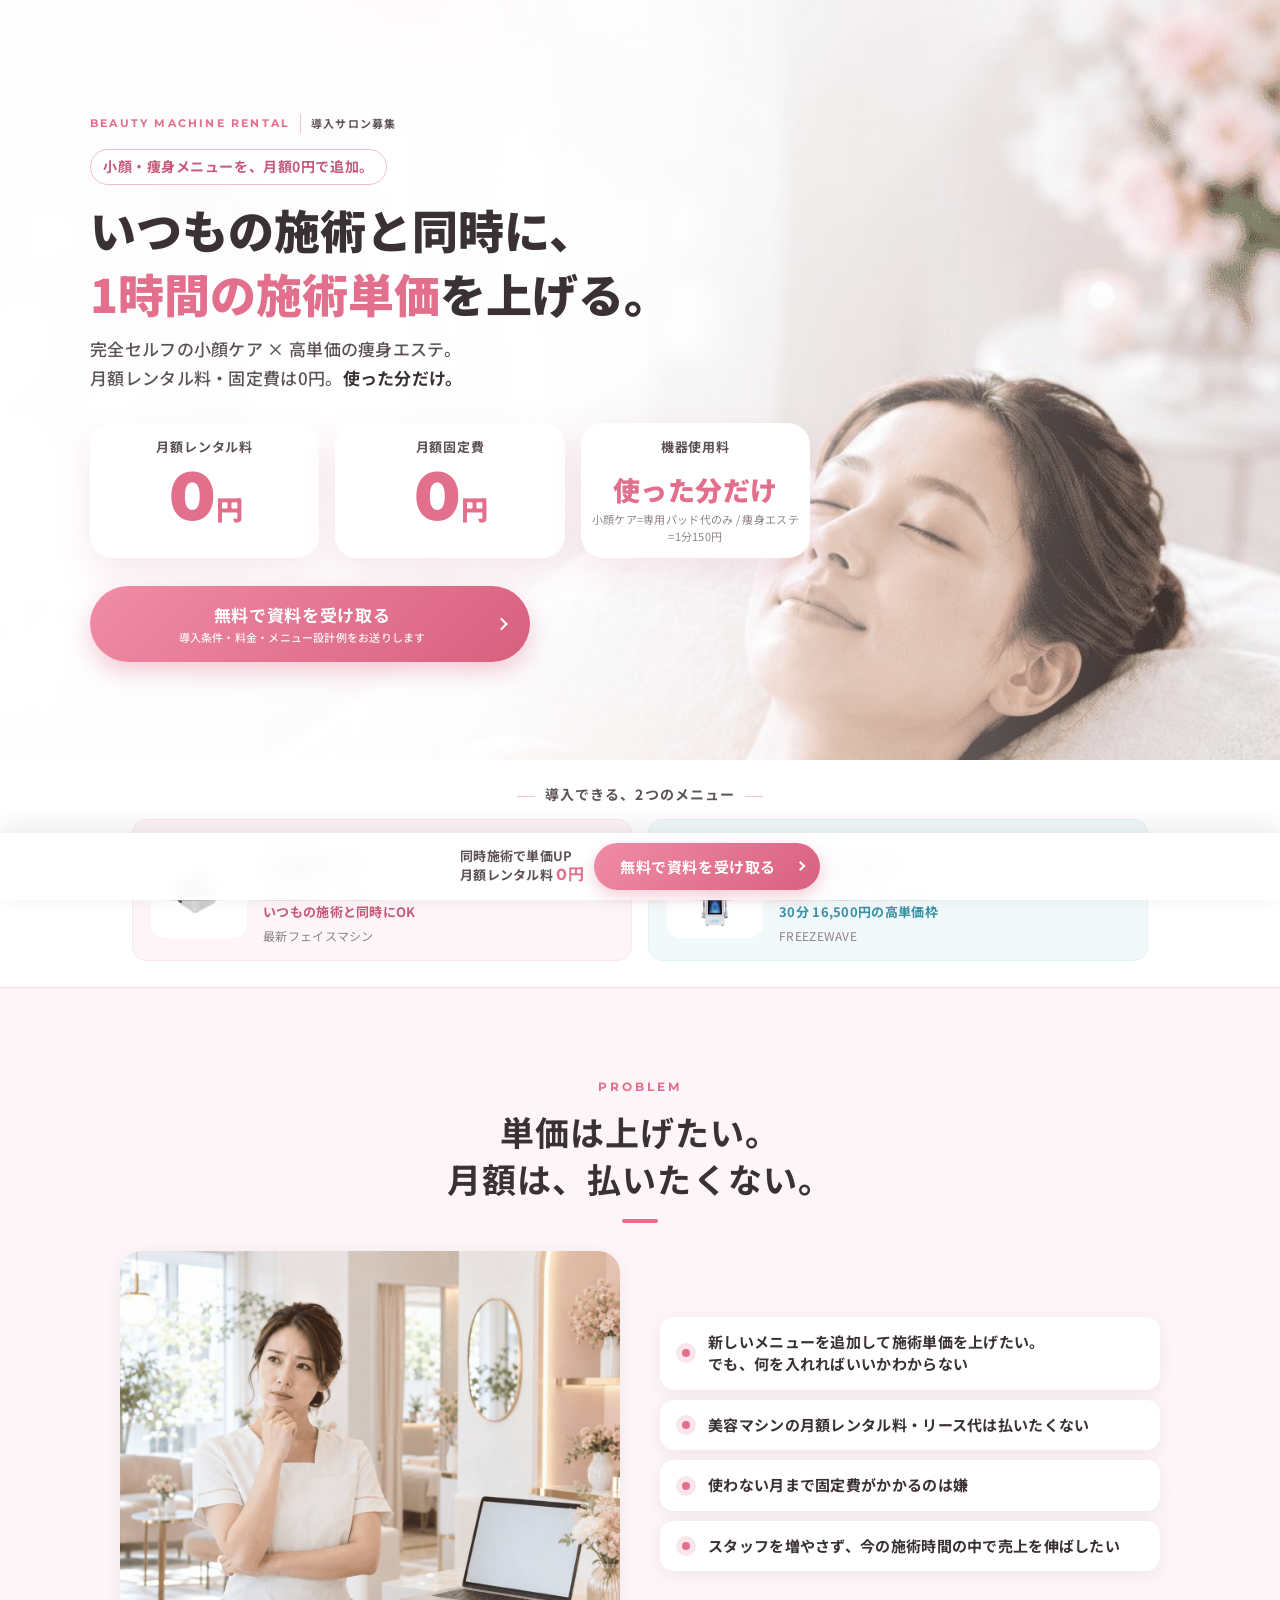
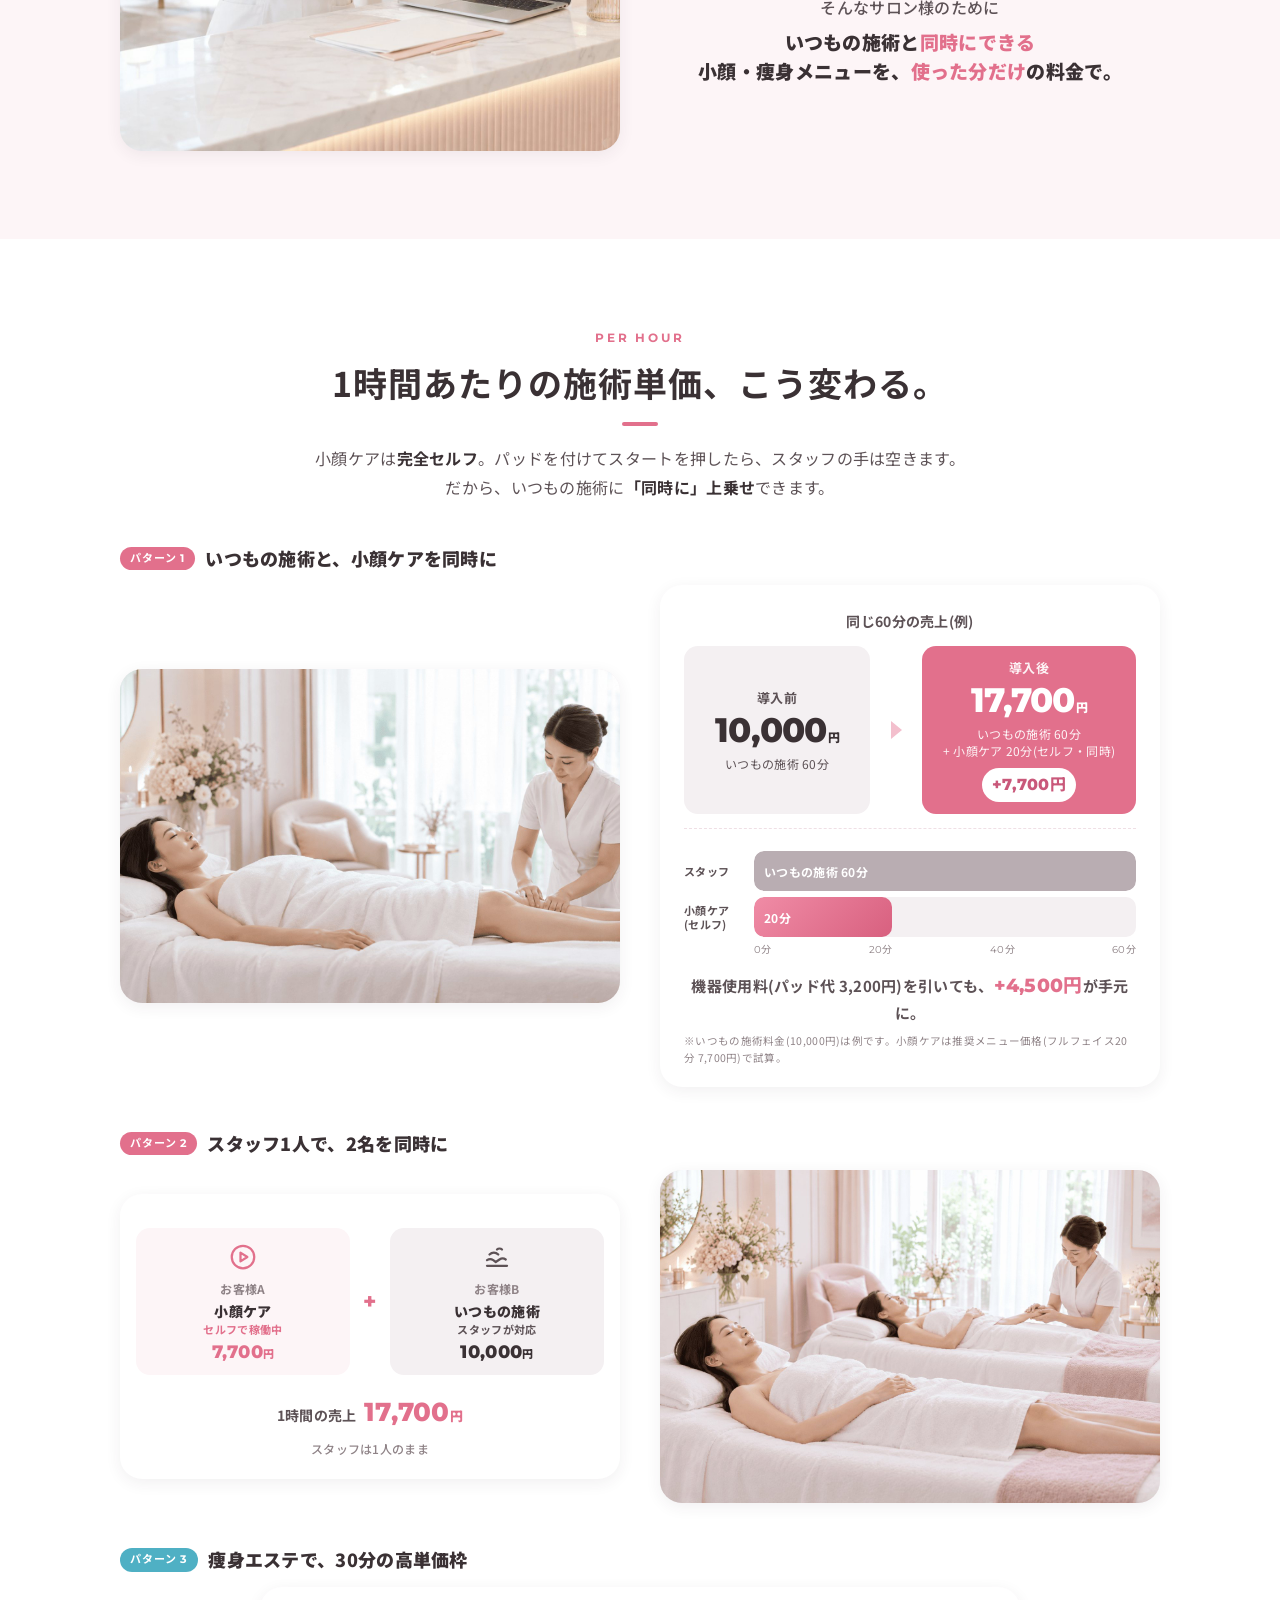
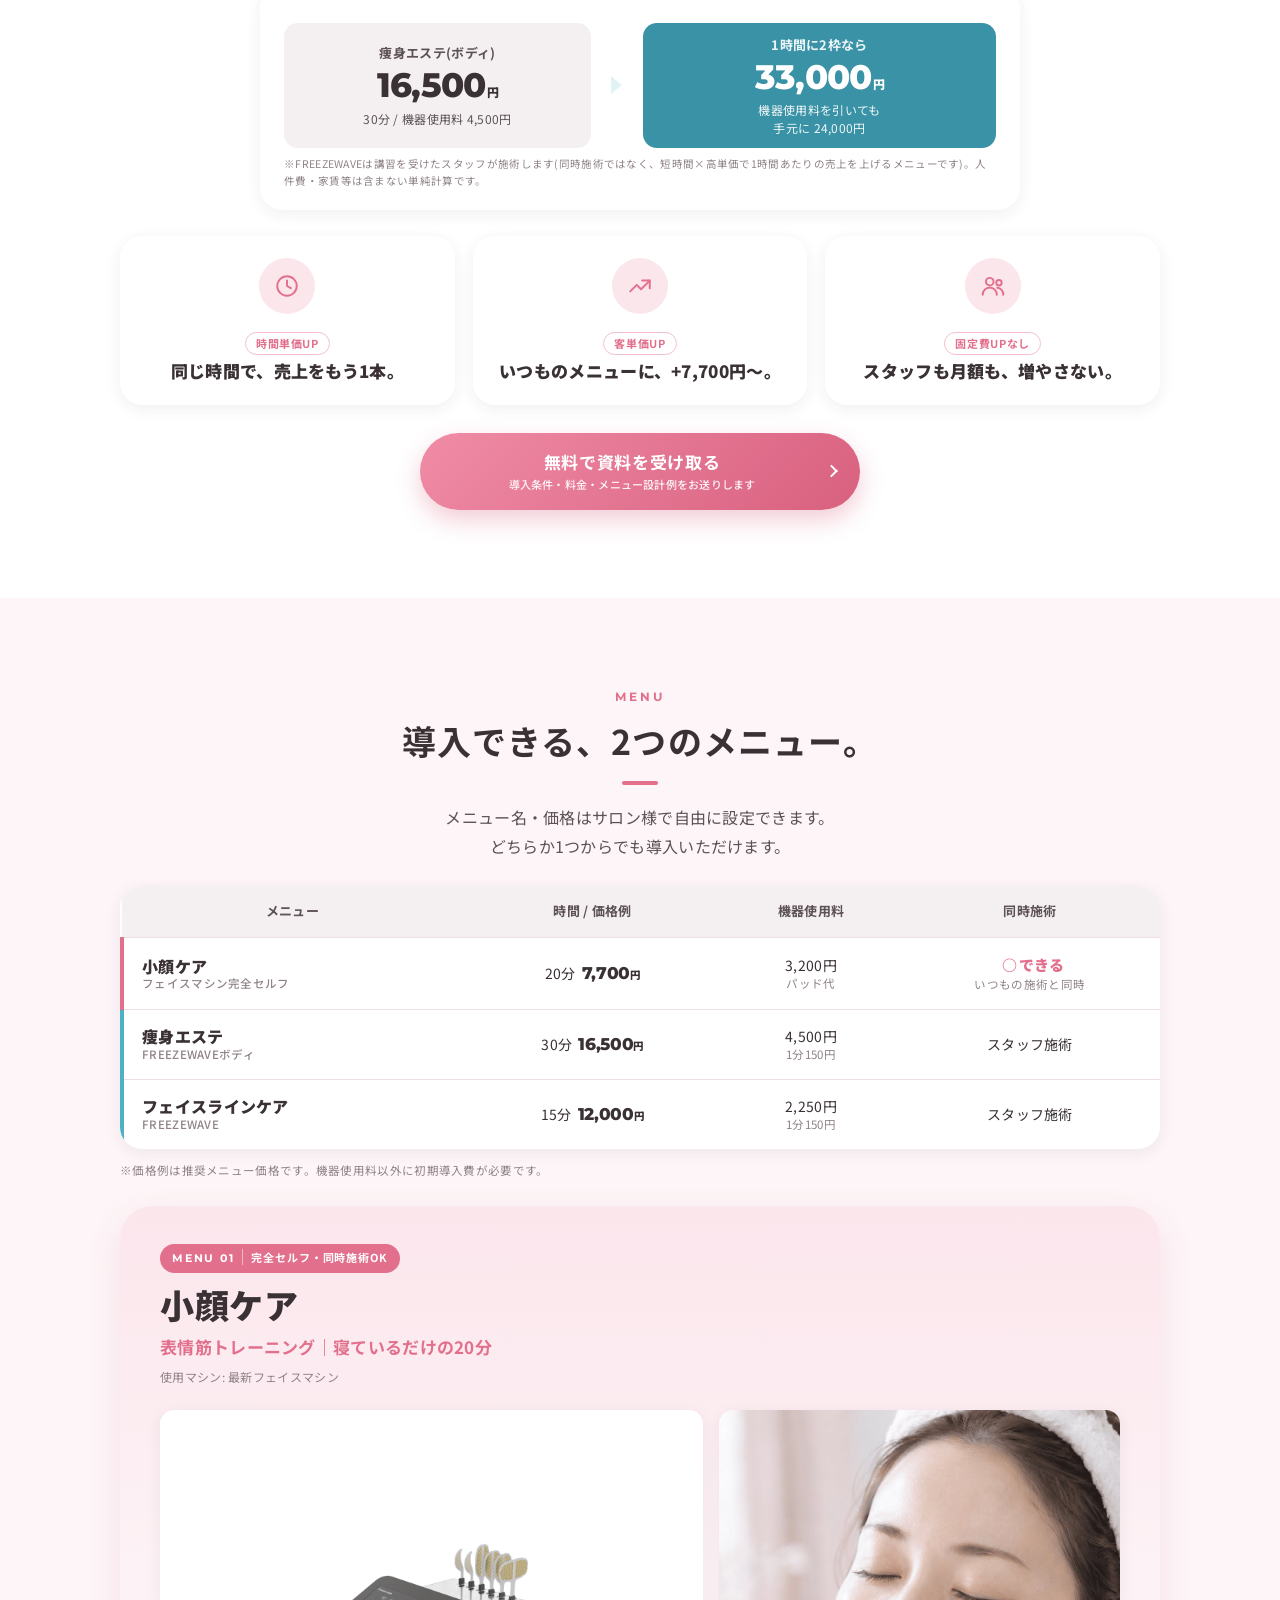
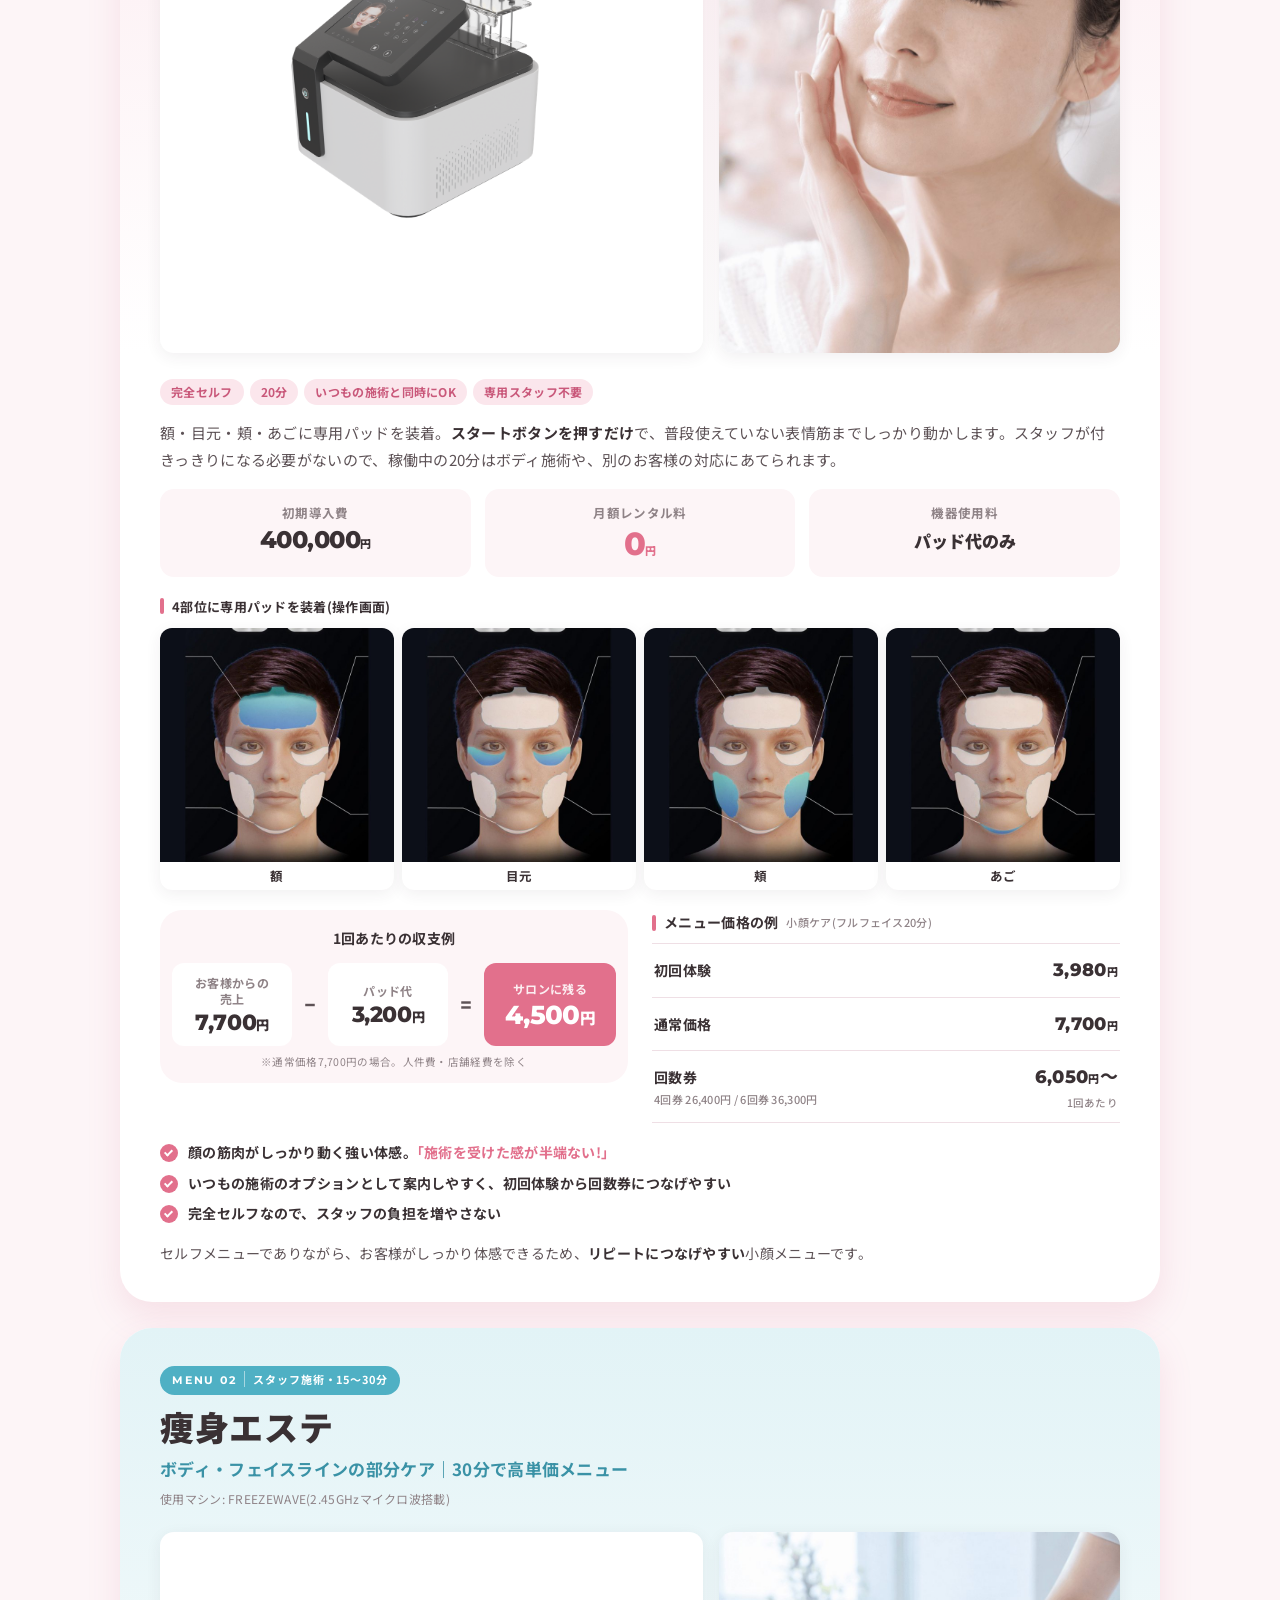
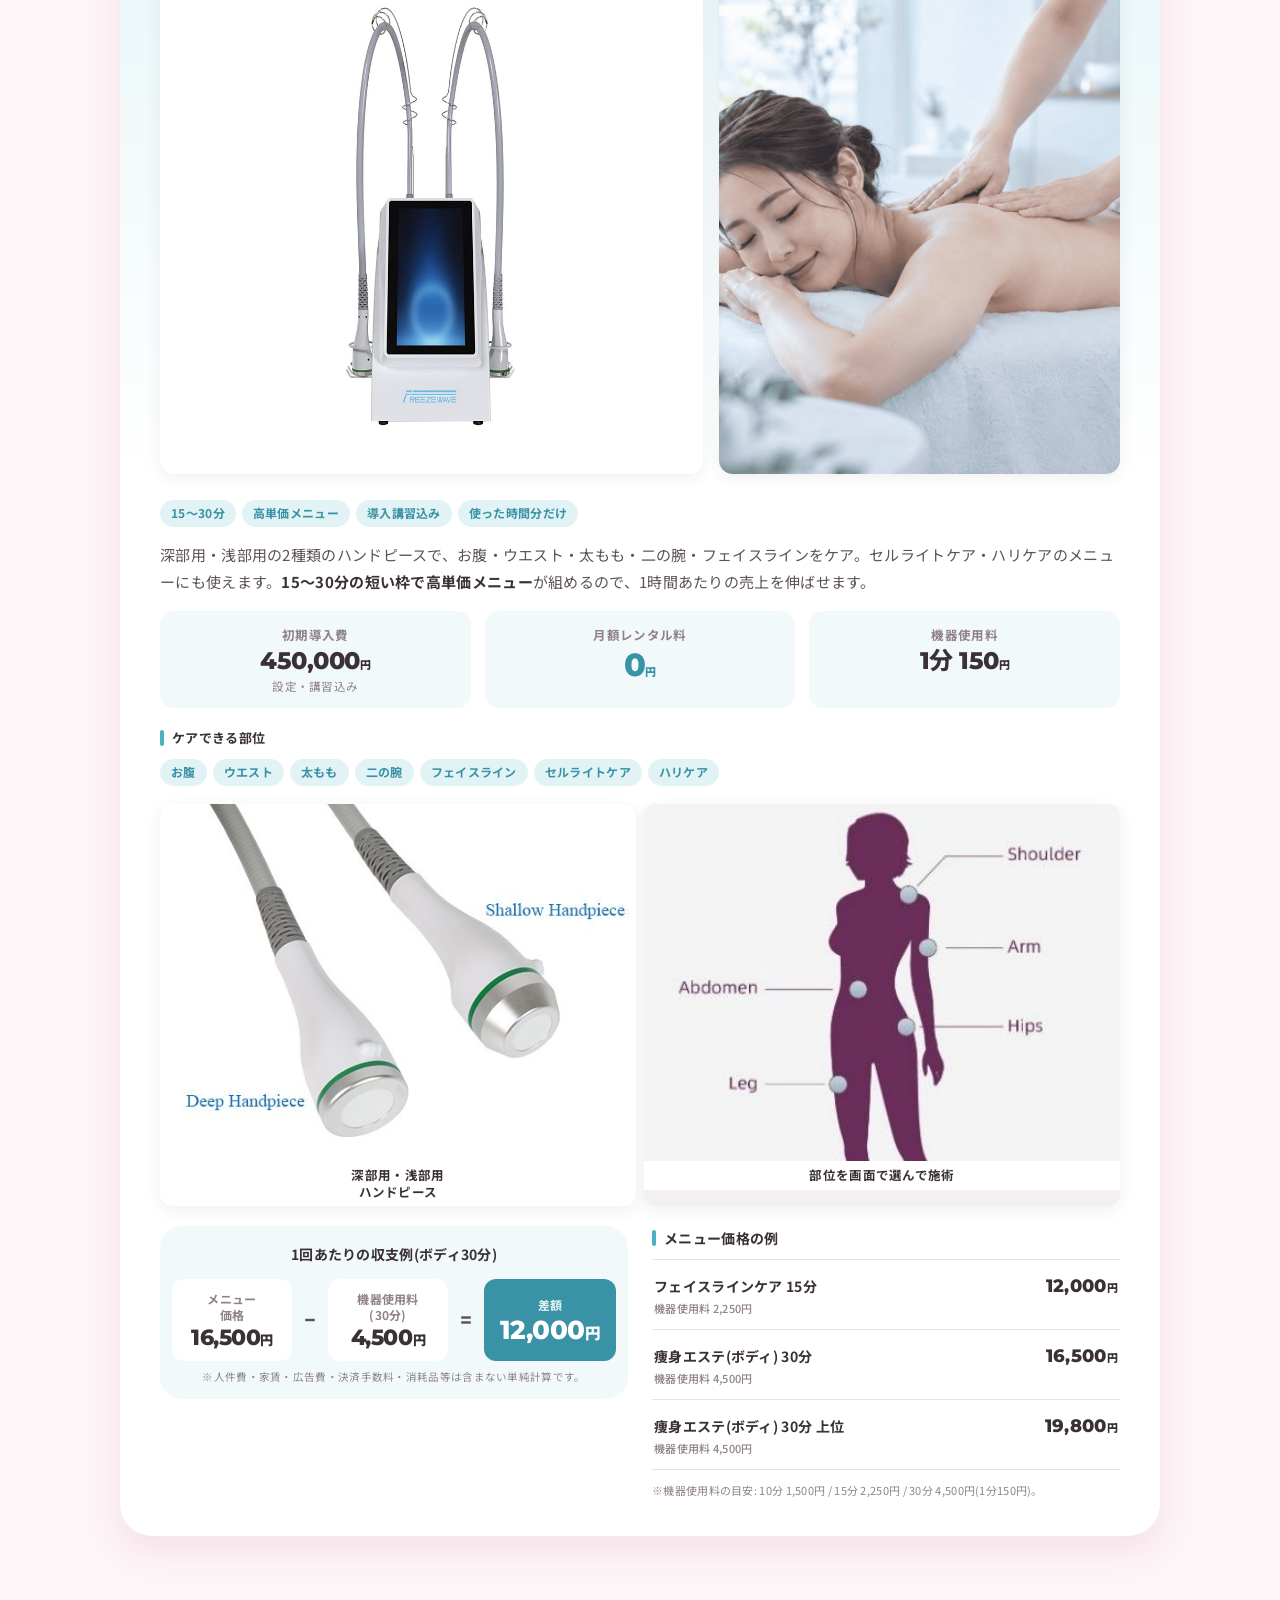
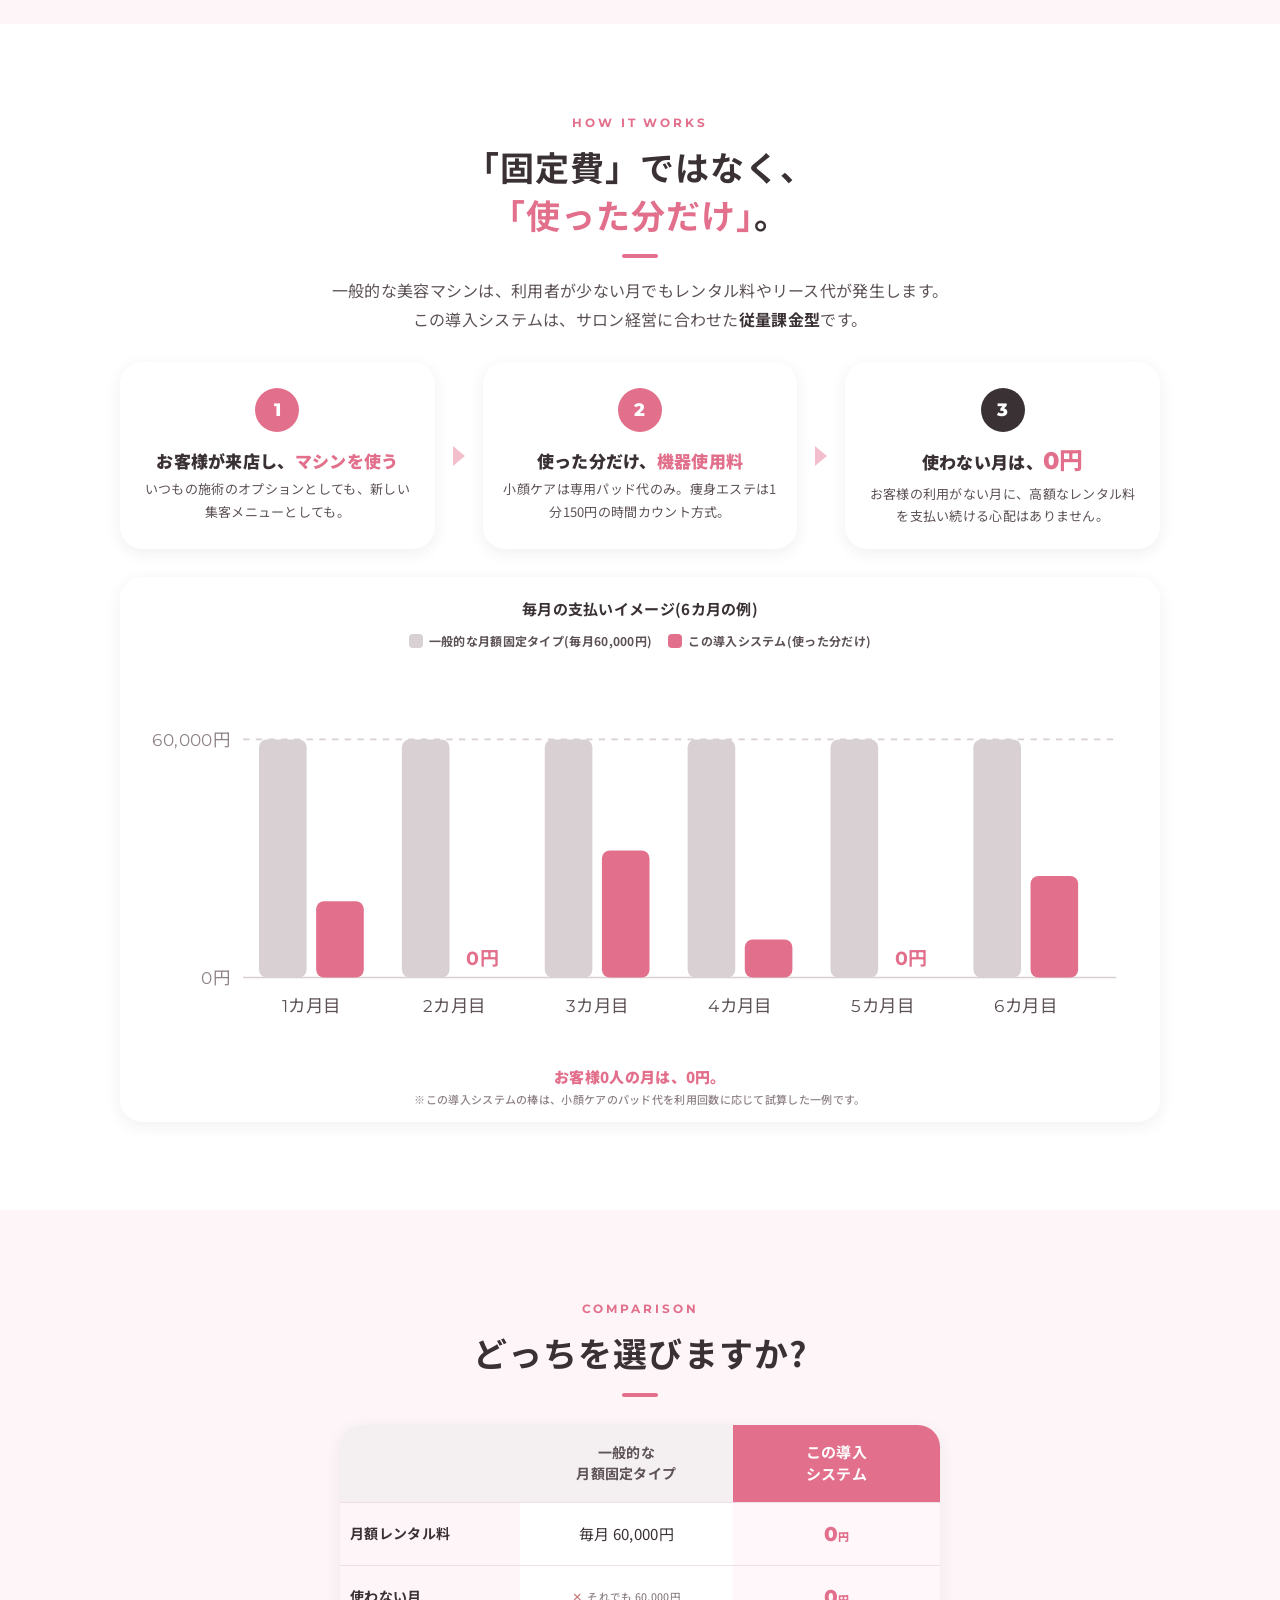
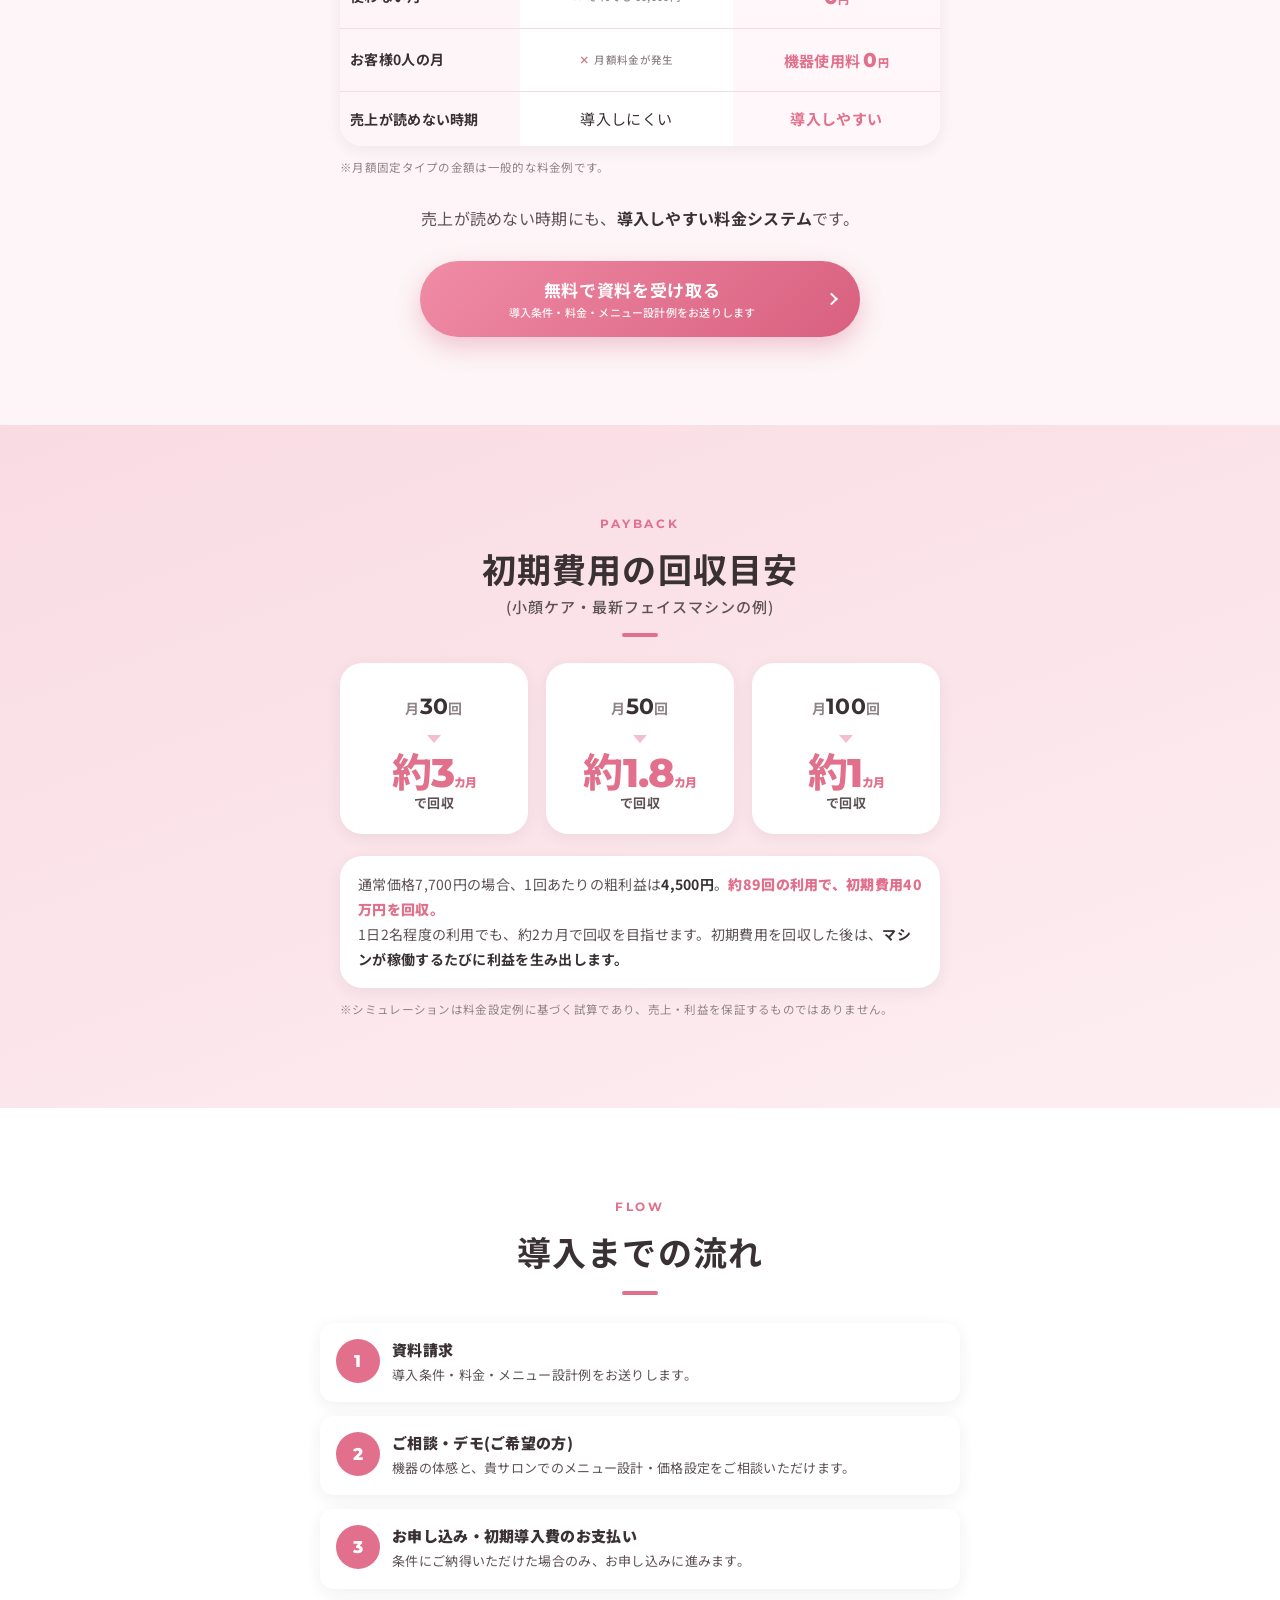
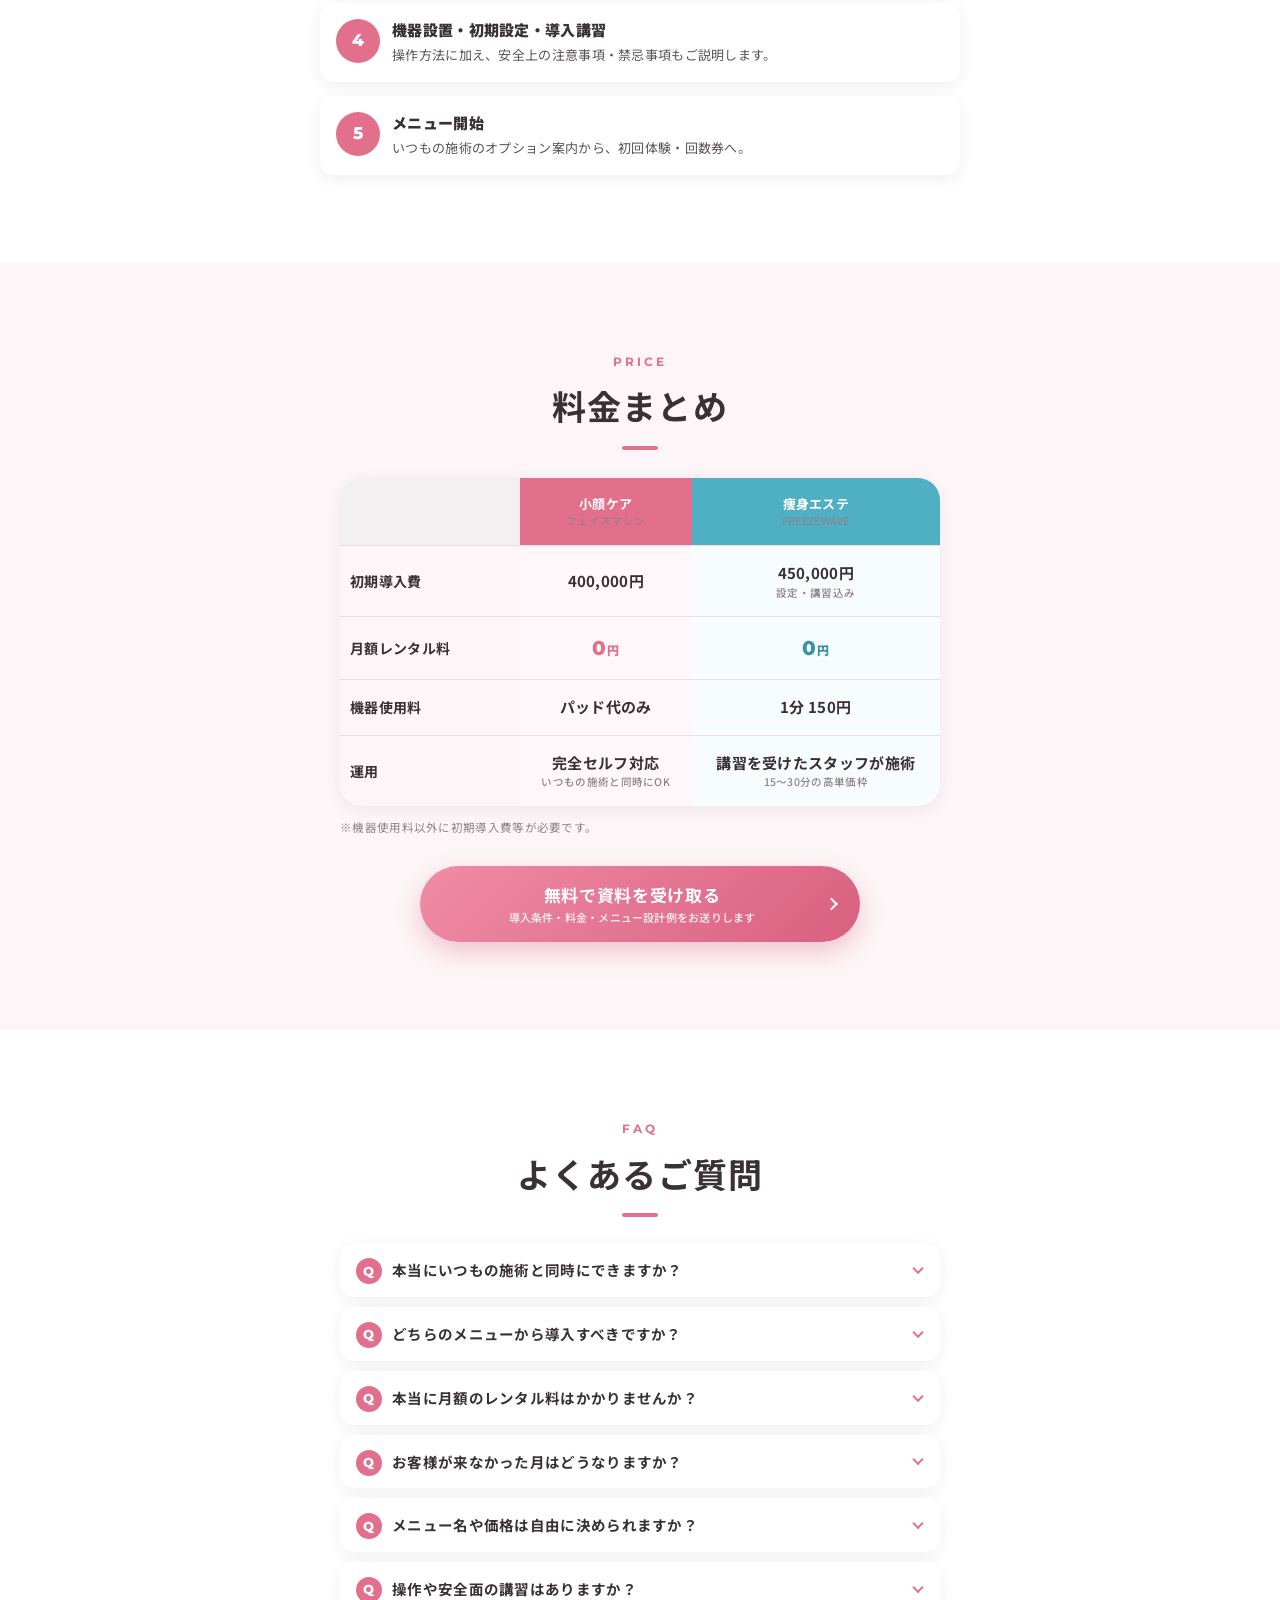
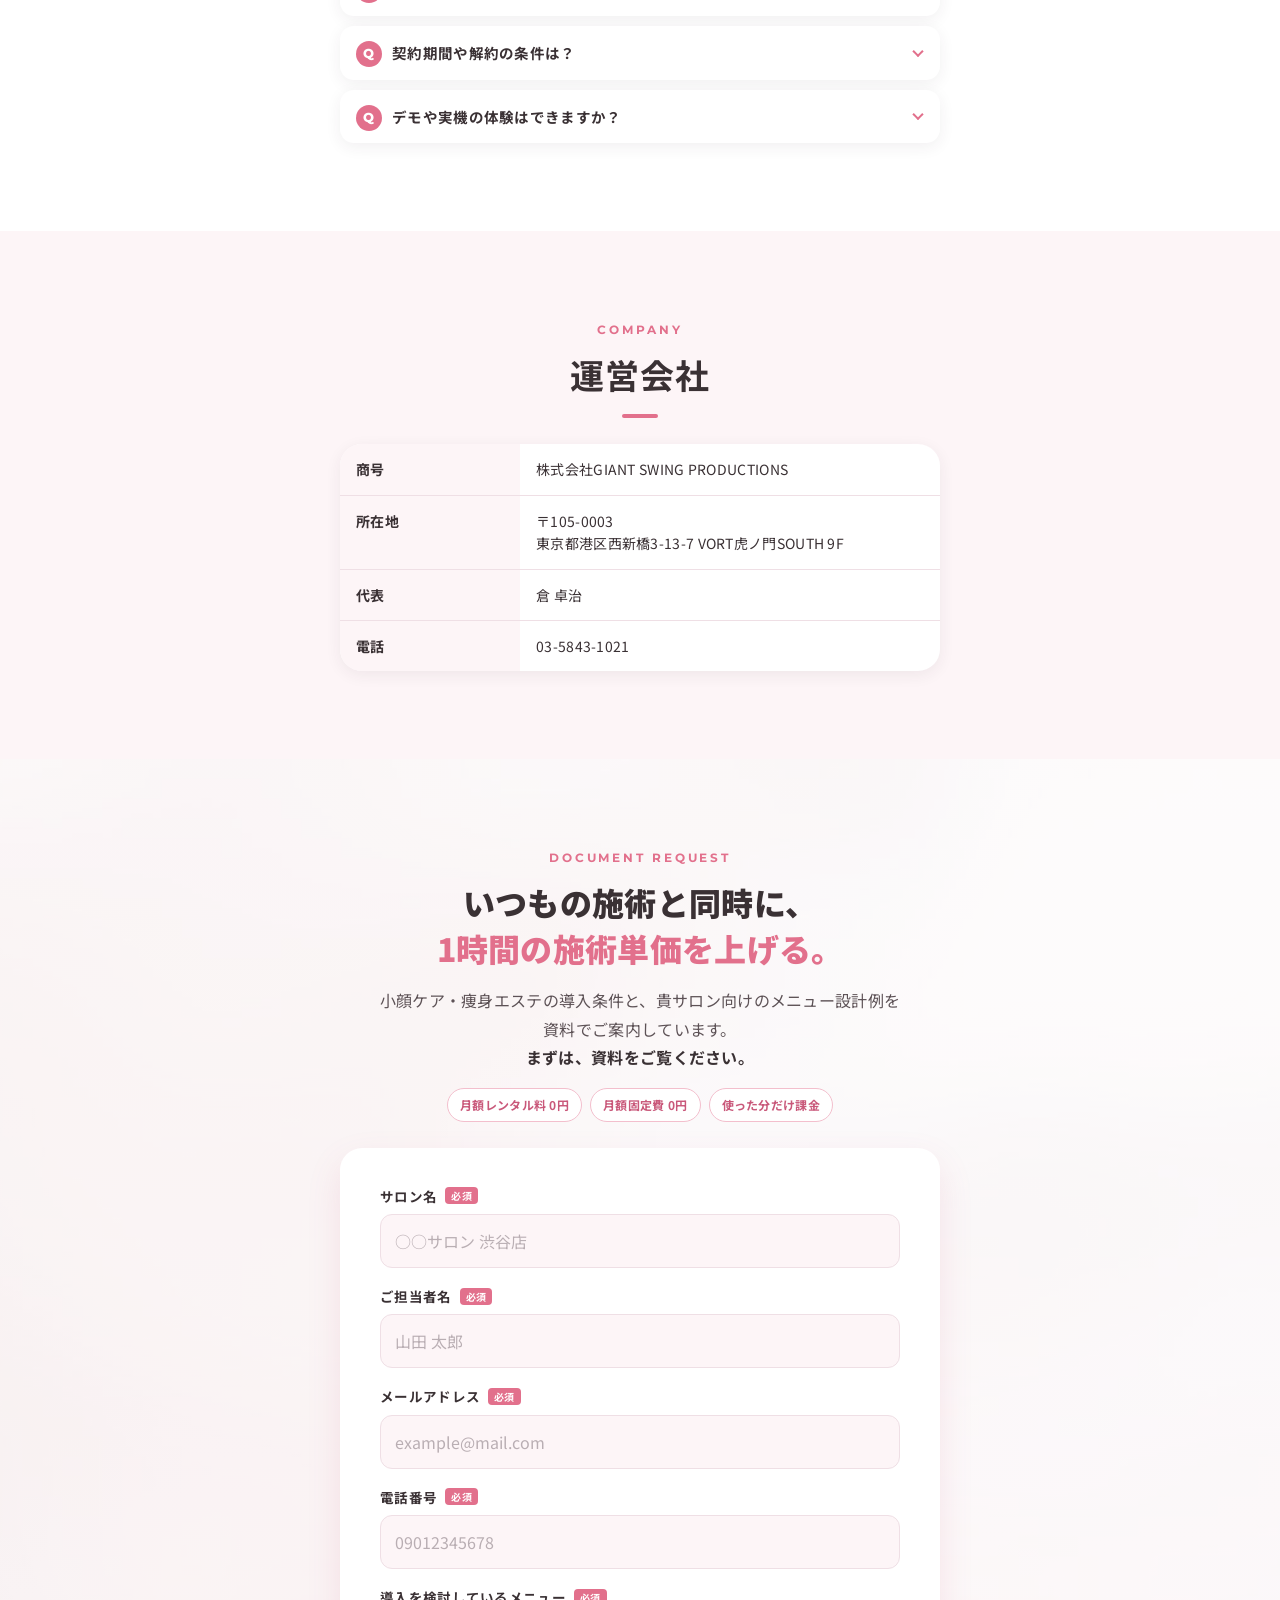
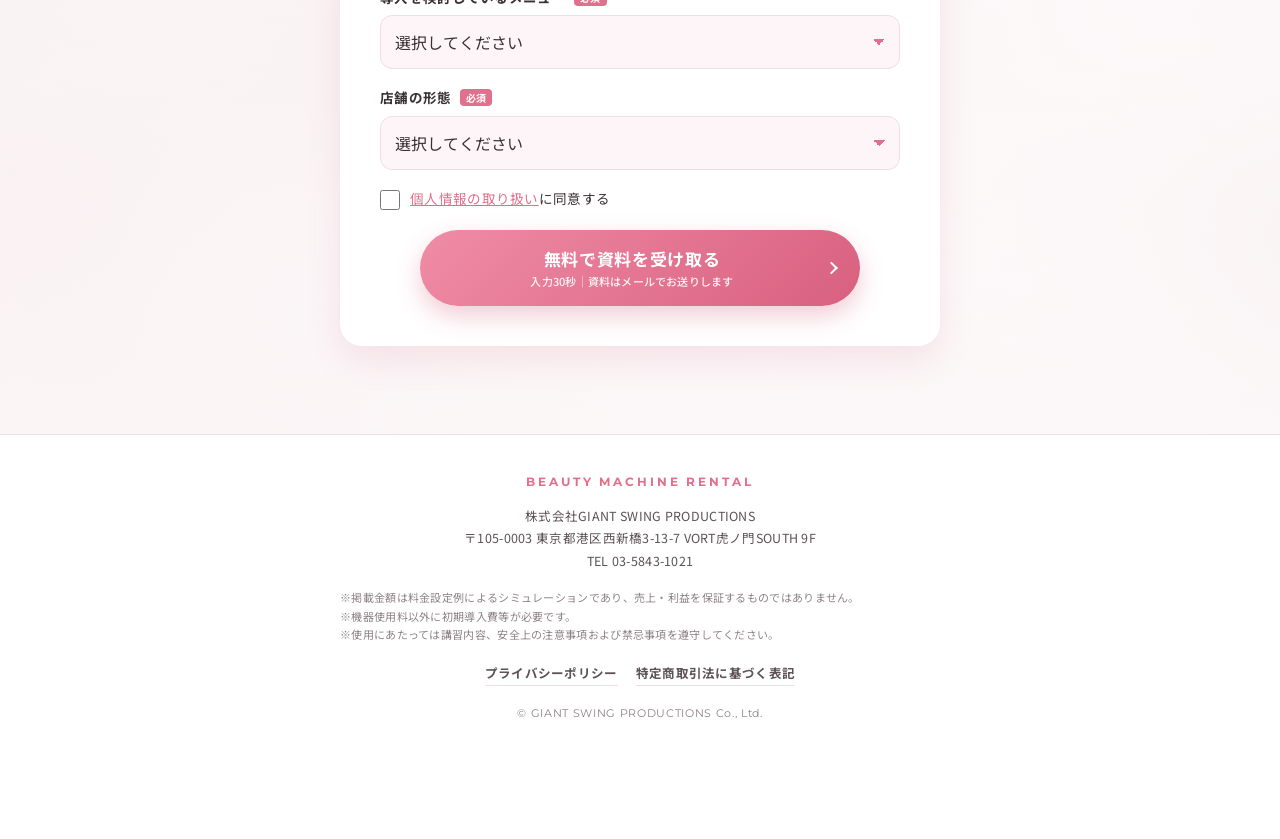
==== commit 9f2cfda8: "「1回(6枚) 3,200円」「300分カード 45,000円」の表記を削除 Co-Authored-By: Claude Fable 5.1 <noreply@anthropic.com>" ====
--- a/index.html
+++ b/index.html
@@ -265,7 +265,7 @@
           <tr><th scope="col">メニュー</th><th scope="col">時間 / 価格例</th><th scope="col">機器使用料</th><th scope="col">同時施術</th></tr>
         </thead>
         <tbody>
-          <tr class="is-rose"><th scope="row">小顔ケア<span>フェイスマシン<br class="sp">完全セルフ</span></th><td>20分<b>7,700<small>円</small></b></td><td>3,200円<span>パッド6枚</span></td><td><b class="ok">○ できる</b><span>いつもの施術と同時</span></td></tr>
+          <tr class="is-rose"><th scope="row">小顔ケア<span>フェイスマシン<br class="sp">完全セルフ</span></th><td>20分<b>7,700<small>円</small></b></td><td>3,200円<span>パッド代</span></td><td><b class="ok">○ できる</b><span>いつもの施術と同時</span></td></tr>
           <tr class="is-ice"><th scope="row">痩身エステ<span>FREEZEWAVE<br class="sp">ボディ</span></th><td>30分<b>16,500<small>円</small></b></td><td>4,500円<span>1分150円</span></td><td>スタッフ<br class="sp">施術</td></tr>
           <tr class="is-ice"><th scope="row">フェイス<br class="sp">ラインケア<span>FREEZEWAVE</span></th><td>15分<b>12,000<small>円</small></b></td><td>2,250円<span>1分150円</span></td><td>スタッフ<br class="sp">施術</td></tr>
         </tbody>
@@ -295,7 +295,7 @@
         <div class="facts">
           <div class="fact"><p class="fact__k">初期導入費</p><p class="fact__v">400,000<small>円</small></p></div>
           <div class="fact"><p class="fact__k">月額レンタル料</p><p class="fact__v is-zero">0<small>円</small></p></div>
-          <div class="fact"><p class="fact__k">機器使用料</p><p class="fact__v"><span class="jp">パッド代のみ</span></p><p class="fact__s">1回(6枚) 3,200円</p></div>
+          <div class="fact"><p class="fact__k">機器使用料</p><p class="fact__v"><span class="jp">パッド代のみ</span></p></div>
         </div>
 
         <p class="gallery__ttl">4部位に専用パッドを装着(操作画面)</p>
@@ -312,7 +312,7 @@
             <div class="eq__row">
               <div class="eq__box"><p class="eq__k">お客様からの<br>売上</p><p class="eq__v">7,700<small>円</small></p></div>
               <div class="eq__op">−</div>
-              <div class="eq__box"><p class="eq__k">パッド代<br>(6枚)</p><p class="eq__v">3,200<small>円</small></p></div>
+              <div class="eq__box"><p class="eq__k">パッド代</p><p class="eq__v">3,200<small>円</small></p></div>
               <div class="eq__op">=</div>
               <div class="eq__box eq__box--result"><p class="eq__k">サロンに残る</p><p class="eq__v">4,500<small>円</small></p></div>
             </div>
@@ -326,7 +326,6 @@
               <li><span>通常価格</span><em>7,700<small>円</small></em></li>
               <li><span>回数券<small>4回券 26,400円 / 6回券 36,300円</small></span><em>6,050<small>円</small>〜<span class="sub">1回あたり</span></em></li>
             </ul>
-            <p class="machine__note">※専用パッド: 目の下用400円 / 顔用・額用・あご用 各600円(1枚)。フルフェイス1回に6枚使用で3,200円。</p>
           </div>
         </div>
 
@@ -361,7 +360,7 @@
         <div class="facts">
           <div class="fact"><p class="fact__k">初期導入費</p><p class="fact__v">450,000<small>円</small></p><p class="fact__s">設定・講習込み</p></div>
           <div class="fact"><p class="fact__k">月額レンタル料</p><p class="fact__v is-zero">0<small>円</small></p></div>
-          <div class="fact"><p class="fact__k">機器使用料</p><p class="fact__v">1分 150<small>円</small></p><p class="fact__s">300分カード 45,000円</p></div>
+          <div class="fact"><p class="fact__k">機器使用料</p><p class="fact__v">1分 150<small>円</small></p></div>
         </div>
 
         <p class="gallery__ttl">ケアできる部位</p>
@@ -579,7 +578,7 @@
       <tbody>
         <tr><th scope="row">初期導入費</th><td class="is-rose">400,000円</td><td class="is-ice">450,000円<span>設定・講習込み</span></td></tr>
         <tr><th scope="row">月額<br class="sp">レンタル料</th><td class="is-rose"><strong class="is-zero">0<small>円</small></strong></td><td class="is-ice"><strong class="is-zero">0<small>円</small></strong></td></tr>
-        <tr><th scope="row">機器使用料</th><td class="is-rose">パッド代のみ<span>1回(6枚) 3,200円</span></td><td class="is-ice">1分 150円<span>300分カード<br class="sp">45,000円</span></td></tr>
+        <tr><th scope="row">機器使用料</th><td class="is-rose">パッド代のみ</td><td class="is-ice">1分 150円</td></tr>
         <tr><th scope="row">運用</th><td class="is-rose">完全セルフ<br class="sp">対応<span>いつもの施術と同時にOK</span></td><td class="is-ice">講習を受けた<br class="sp">スタッフが施術<span>15〜30分の高単価枠</span></td></tr>
       </tbody>
     </table>
